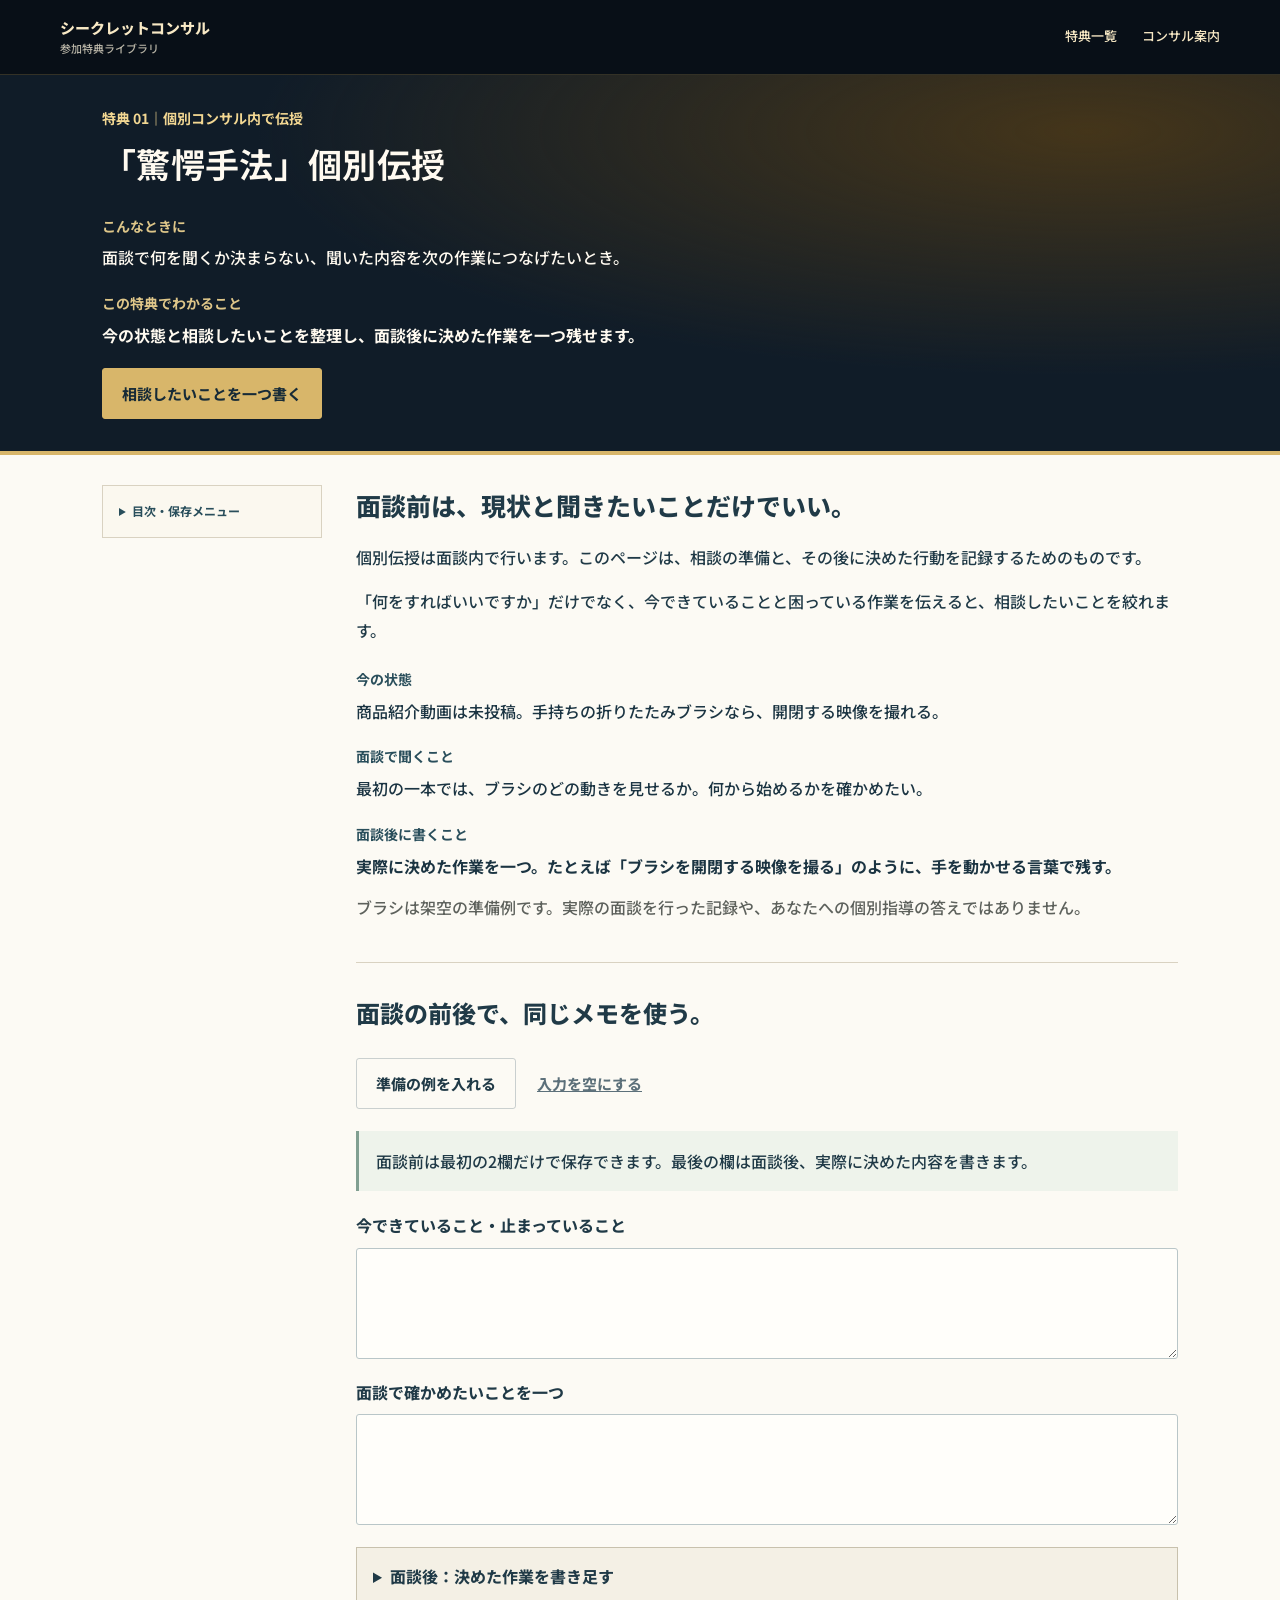
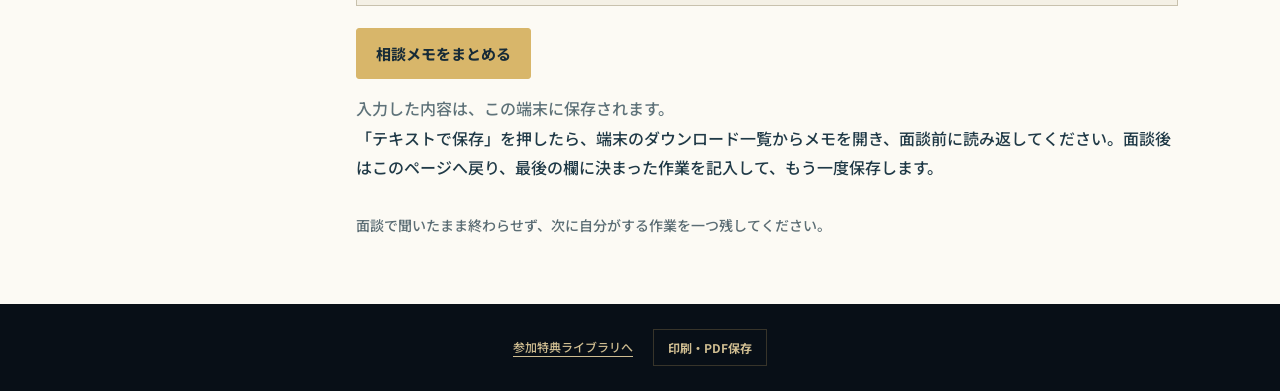
==== 01.html @ 10c00f43 "Polish standalone bonus copy and align saved guides and controls" ====
<!DOCTYPE html>

<html lang="ja"><head><meta charset="utf-8"><meta content="noindex" name="robots"><meta content="width=device-width,initial-scale=1" name="viewport"><link href="data:," rel="icon"><title>「驚愕手法」個別伝授｜参加特典</title><link href="bonus.css?v=237c0a702c" rel="stylesheet"></head><body class="bonus-page v35 v37 v38 v39 v40 v41 v42 v43 v44 v45 v46 v47" data-volume="01">
<header class="bonus-nav"><a class="bonus-brand" href="bonuses.html?v=essence-v51">シークレットコンサル<span>参加特典ライブラリ</span></a><nav aria-label="ページ"><a href="bonuses.html?v=essence-v51">特典一覧</a><a href="lp.html">コンサル案内</a></nav></header>
<header class="bonus-hero"><div class="bonus-hero-inner"><div><p class="volume-label">特典 01｜個別コンサル内で伝授</p><h1 class="official-bonus-title">「驚愕手法」個別伝授</h1>
<dl class="d42-intro"><div><dt>こんなときに</dt><dd>面談で何を聞くか決まらない、聞いた内容を次の作業につなげたいとき。</dd></div><div><dt>この特典でわかること</dt><dd>今の状態と相談したいことを整理し、面談後に決めた作業を一つ残せます。</dd></div></dl>
<div class="hero-buttons"><a class="primary" href="#practice">相談したいことを一つ書く</a></div></div></div></header>
<main class="bonus-layout"><aside class="bonus-aside"><details class="v38-tool-menu"><summary>目次・保存メニュー</summary><nav aria-label="この資料の目次"><strong>この特典を使う</strong><a href="#finished">記録例を見る</a><a href="#practice">自分のメモを作る</a></nav><a class="download-link" download href="downloads/01_使い方と記入例.txt">使い方と記入欄を保存</a><a class="download-link" href="workbook.html?v=essence-v51#sheet-01">印刷用の記入シート</a></details></aside>
<article><section class="v35-section" id="finished"><header><h2>面談前は、現状と聞きたいことだけでいい。</h2></header>
<p>個別伝授は面談内で行います。このページは、相談の準備と、その後に決めた行動を記録するためのものです。</p>
<p>「何をすればいいですか」だけでなく、今できていることと困っている作業を伝えると、相談したいことを絞れます。</p>
<dl class="d42-intro"><div><dt>今の状態</dt><dd>商品紹介動画は未投稿。手持ちの折りたたみブラシなら、開閉する映像を撮れる。</dd></div><div><dt>面談で聞くこと</dt><dd>最初の一本では、ブラシのどの動きを見せるか。何から始めるかを確かめたい。</dd></div><div><dt>面談後に書くこと</dt><dd>実際に決めた作業を一つ。たとえば「ブラシを開閉する映像を撮る」のように、手を動かせる言葉で残す。</dd></div></dl>
<p class="d39-note">ブラシは架空の準備例です。実際の面談を行った記録や、あなたへの個別指導の答えではありません。</p></section>
<section class="practice v35-practice d39-practice-open" id="practice"><h2>面談の前後で、同じメモを使う。</h2><form data-tool="consult" data-volume="01">
<div class="form-toolbar"><button class="secondary" data-example type="button">準備の例を入れる</button><button class="quiet" data-clear type="button">入力を空にする</button></div>
<div class="form-guide">面談前は最初の2欄だけで保存できます。最後の欄は面談後、実際に決めた内容を書きます。</div><label class="field"><span>今できていること・止まっていること</span><textarea name="current" rows="3"></textarea></label>
<label class="field"><span>面談で確かめたいことを一つ</span><textarea name="question" rows="3"></textarea></label>
<details class="v35-more"><summary>面談後：決めた作業を書き足す</summary><label class="field"><span>次に行う作業を一つ</span><textarea name="action" rows="3"></textarea><small>まだ面談前なら空欄でかまいません。</small></label></details>
<button class="primary" type="submit">相談メモをまとめる</button>
<p class="tool-status" data-tool-status role="status">入力した内容は、この端末に保存されます。</p>
<div class="output-panel" hidden><h3>作成した内容</h3><div aria-live="polite" class="form-result-review" data-result-review hidden></div>
<textarea aria-label="作成した内容" data-output rows="10"></textarea><div class="output-actions"><button class="secondary" data-copy type="button">コピー</button><button class="secondary" data-download type="button">テキストで保存</button></div></div>
</form><p>「テキストで保存」を押したら、端末のダウンロード一覧からメモを開き、面談前に読み返してください。面談後はこのページへ戻り、最後の欄に決まった作業を記入して、もう一度保存します。</p></section>
<p class="v35-finish">面談で聞いたまま終わらせず、次に自分がする作業を一つ残してください。</p></article></main>
<footer class="bonus-footer"><a href="bonuses.html?v=essence-v51">参加特典ライブラリへ</a><button data-print type="button">印刷・PDF保存</button></footer><script src="bonus-data.js?v=4553f3478e"></script><script src="bonus.js?v=3314ca134c"></script></body></html>
---- bonus.css ----
@font-face{font-family:"Bonus Sans";src:url("assets/fonts/BonusSans-v22.woff2") format("woff2");font-style:normal;font-weight:100 900;font-display:swap}
:root{--ink:#203a47;--navy:#101c28;--deep:#080f17;--gold:#d8b66a;--bright:#f2d792;--paper:#fcfaf4;--soft:#f0e9d9;--line:#d9d2c1;--muted:#5c707a;--blue:#dfe9ed;--green:#286b5b}
*{box-sizing:border-box}html{scroll-behavior:smooth;scroll-padding-top:92px}body{margin:0;background:var(--paper);color:var(--ink);font:500 16px/1.9 "Bonus Sans","Yu Gothic",Meiryo,sans-serif}button,input,textarea,select,svg text{font-family:inherit}a{color:inherit}a,button{-webkit-tap-highlight-color:transparent}button{cursor:pointer}button,input,textarea{font-size:inherit}button{font-weight:700}button:focus-visible,a:focus-visible,input:focus-visible,textarea:focus-visible{outline:3px solid #40819a;outline-offset:4px}img,svg{max-width:100%}h1,h2,h3,h4,p,figure{margin:0}h1,h2,h3,h4{line-height:1.6}h1{font-size:43px;letter-spacing:-.025em;line-height:1.6;font-weight:850}h2{font-size:27px;line-height:1.65;font-weight:800}h3{font-size:19px;font-weight:800}h4{font-size:17px}button:disabled{opacity:.5;cursor:default}[hidden]{display:none!important}.object{display:block;width:84px;height:84px;flex:none}.bonus-nav{position:sticky;top:0;z-index:15;display:flex;justify-content:space-between;align-items:center;gap:15px;background:var(--deep);color:#f8e9c5;padding:16px max(24px,calc((100vw - 1160px)/2));border-bottom:1px solid #b5965640}.bonus-brand{font-size:15px;font-weight:800;text-decoration:none;line-height:1.6}.bonus-brand span{display:block;color:#b9b5a7;font-size:11px;font-weight:500}.bonus-nav nav{display:flex;gap:25px;font-size:13px;white-space:nowrap}.bonus-nav nav a{text-decoration:none}.bonus-nav nav a:hover{color:#fff}.primary,.secondary,.quiet{display:inline-flex;justify-content:center;align-items:center;min-height:46px;padding:12px 19px;border:1px solid var(--gold);text-decoration:none;font-weight:750;font-size:14px;line-height:1.7;border-radius:3px}.primary{background:var(--gold);color:#172b37}.secondary{background:transparent;color:inherit;border-color:#8899a070}.quiet{background:transparent;border-color:transparent;color:var(--muted);text-decoration:underline;font-size:12px;padding-inline:10px}.primary:hover{background:#e5c780}.secondary:hover{background:#93a9ad18}.text-link{font-weight:750;color:#295e72;text-underline-offset:5px}.hero-buttons{display:flex;flex-wrap:wrap;gap:11px;margin-top:27px}.bonus-hero{background:radial-gradient(ellipse at 85% 15%,#44351a 0,transparent 54%),var(--navy);color:#f5f0e4;border-bottom:4px solid var(--gold)}.bonus-hero-inner{display:grid;grid-template-columns:minmax(0,1fr) 220px;gap:75px;max-width:1140px;padding:58px 32px 65px;margin:auto;align-items:center}.volume-label{color:var(--bright);font-size:14px;font-weight:700;margin-bottom:18px}.bonus-lead{color:#e1ddcf;line-height:2;font-size:16px;max-width:36em;margin-top:23px}.bonus-hero .secondary{border-color:#d7bf855c;color:#e7d8b4}.bonus-cover{position:relative;display:flex;flex-direction:column;justify-content:center;align-items:center;background:linear-gradient(145deg,#263a4a,#101a26 65%);color:#f0d18b;border:1px solid #bd9c55;padding:25px 22px 24px 30px;text-align:center;aspect-ratio:3/4;box-shadow:8px 10px 0 #03080d55,inset 7px 0 0 #5b4c2f,inset 10px 0 0 #0c1620;overflow:hidden}.bonus-cover:after{content:"";position:absolute;inset:12px 10px 12px 18px;border:1px solid #bfa65c50;pointer-events:none}.bonus-cover>span{font-size:12px;display:block;letter-spacing:.1em;margin-bottom:14px}.bonus-cover .object{width:100px;height:100px;margin:0 auto 15px;filter:drop-shadow(0 6px 6px #0002)}.bonus-cover>strong{font-size:21px;line-height:1.65;font-weight:800}.cover-rule{width:32px;height:1px;background:var(--gold);margin:17px 0 11px}.bonus-cover small{font-size:11px;color:#c9b579}.cover-04,.cover-10{background:linear-gradient(145deg,#423924,#171b22 70%)}.cover-05,.cover-09{background:linear-gradient(145deg,#20454c,#10242c 70%)}.cover-07{background:linear-gradient(145deg,#3f3644,#18222f 70%)}.gain-strip{max-width:1100px;margin:0 auto;display:flex;gap:15px;align-items:center;padding:22px 30px;border-bottom:1px solid var(--line)}.gain-strip .object{width:39px;height:39px}.gain-strip p{font-size:15px;font-weight:700}.bonus-layout{max-width:1140px;margin:0 auto;display:grid;grid-template-columns:220px minmax(0,1fr);gap:45px;padding:45px 32px 65px}.bonus-aside{align-self:start;position:sticky;top:107px;font-size:12px}.bonus-aside nav{border-top:2px solid var(--ink);padding-top:15px}.bonus-aside nav>strong{font-size:14px;display:block;margin-bottom:15px}.bonus-aside nav>a{display:flex;gap:9px;text-decoration:none;padding:9px 0;border-bottom:1px solid var(--line);line-height:1.8}.bonus-aside nav>a:hover{color:#a77a2e}.bonus-aside nav>a>span{color:#a28245;flex:none;font-size:11px}.download-link{display:block;text-underline-offset:5px;font-size:12px;margin-top:22px}.bonus-layout article{min-width:0}.lesson{padding-bottom:42px;margin-bottom:42px;border-bottom:1px solid var(--line)}.lesson-heading{display:flex;gap:17px;align-items:flex-start;margin-bottom:25px}.lesson-heading>span{display:block;color:#a68443;border-top:2px solid #b59451;font-size:25px;font-weight:400;padding-top:3px;line-height:1.5;flex:none}.lesson-heading h2{font-size:24px}.lesson-heading p{font-size:14px;line-height:1.95;margin-top:10px;color:var(--muted)}.lesson-figure{position:relative;border:1px solid #d7ccb2;background:#f1ead9;padding:28px;margin:0 0 23px;overflow:hidden}.lesson-explain{font-size:15px;line-height:2.05}.lesson-action{display:flex;flex-direction:column;gap:4px;border-left:3px solid #b49450;padding:10px 16px;margin-top:19px;background:#eee9dc}.lesson-action>span{color:#806832;font-size:11px;font-weight:700}.lesson-action strong{font-size:14px;line-height:1.9}.visual-flow{display:flex;align-items:center;justify-content:center;gap:8px}.actor{text-align:center;flex:1;min-width:0}.actor .object{margin:0 auto 14px}.actor strong{display:block;font-size:16px}.actor>span{display:block;font-size:12px;line-height:1.8;margin-top:7px}.flow-arrow{flex:0 0 34px;position:relative;align-self:center;margin-top:-26px}.flow-arrow small{position:absolute;bottom:12px;font-size:10px;left:50%;transform:translateX(-50%);white-space:nowrap}.flow-arrow i{height:2px;background:#b49450;display:block;position:relative;width:100%}.flow-arrow i:after{content:"";position:absolute;right:0;top:-4px;width:9px;height:9px;border-top:2px solid #b49450;border-right:2px solid #b49450;transform:rotate(45deg)}.translate,.compass,.showcase{display:grid;grid-template-columns:repeat(3,minmax(0,1fr));gap:19px;text-align:center}.translate .object,.compass .object,.showcase .object{margin:0 auto 14px}.translate span,.compass span,.showcase span{display:block;font-size:12px}.translate strong,.compass strong,.showcase strong{display:block;font-size:15px;line-height:1.9}.translate i{display:block;color:#9c7c41;font-style:normal;margin:8px}.compass{grid-template-columns:repeat(2,minmax(0,1fr));gap:25px}.compass span{color:#87703e;font-weight:700}.showcase strong{margin-bottom:6px}.branch{display:grid;gap:12px}.branch a{display:grid;grid-template-columns:minmax(0,1fr) 1fr;gap:6px 20px;align-items:center;text-decoration:none;background:#fcfaf3;padding:13px 17px;border:1px solid #d3c5a4}.branch a>div{display:flex;align-items:center;gap:12px;grid-row:1/3}.branch .object{width:45px;height:45px}.branch span{font-size:13px}.branch strong{font-size:15px}.branch small{color:#876c37;font-size:11px}.handoff{display:grid;grid-template-columns:1fr 30px 1fr;gap:15px;align-items:center;text-align:center}.handoff .object{margin:0 auto 12px}.handoff h4{margin-bottom:12px}.handoff p{font-size:13px;border-bottom:1px solid #d1c5a8;padding:8px 0}.handoff-arrow{font-size:25px;color:#a5813b}.diagram-end{border-top:1px solid #c8ba98;text-align:center;margin-top:20px;padding-top:15px;font-size:13px;font-weight:700}.money-top{display:flex;align-items:center;justify-content:center;gap:15px}.money-top>.actor{max-width:180px}.money-top>.flow-arrow{flex-basis:80px}.commission-path{position:relative;width:75%;margin:20px 0 0 auto;padding-left:10%;text-align:center;border-left:1px dashed #b18a42}.commission-path>span{display:block;font-size:12px}.commission-path .object{width:45px;height:45px;margin:auto}.commission-path i{font-style:normal;color:#ac8538;display:block;line-height:1.5}.commission-path b{font-size:15px}.money-bottom{margin-top:8px}.money-bottom .object{width:70px;height:70px}.money-bottom .actor>span{font-size:12px}.ledger{max-width:450px;margin:auto}.ledger-start{text-align:center;display:flex;align-items:center;justify-content:center;gap:12px;padding-bottom:20px}.ledger-start .object{width:50px;height:50px}.ledger-start>span{font-size:12px}.ledger-start b{font-size:29px}.ledger b span{font-size:14px}.ledger-row,.ledger-total{display:flex;justify-content:space-between;align-items:center;gap:16px;padding:13px 0;border-top:1px solid #d1c4a7}.ledger-row>span,.ledger-total>span{font-size:12px}.ledger-row>b{font-size:22px;white-space:nowrap}.ledger-total>b{font-size:32px;white-space:nowrap}.ledger-total{border-top:2px solid #a78847;margin-top:10px}.confirmed{color:#205d50}.brush-sequence{display:grid;grid-template-columns:repeat(3,minmax(0,1fr));gap:20px;text-align:center}.brush-state .object{width:110px;height:110px;margin:0 auto 12px}.brush-state>span{display:block;font-size:10px;color:#968046}.brush-state b{display:block;font-size:15px;margin:6px 0}.brush-state small{display:block;font-size:12px}.stairway{display:flex;flex-direction:column;gap:9px}.stair{display:grid;grid-template-columns:27px 1fr auto;align-items:center;gap:12px;padding:11px 14px;border:1px solid #c2ae7c;background:#fffaf0;margin-left:calc(var(--step)*12px)}.stair>b{color:#a3813d;font-size:20px}.stair>span{font-size:15px;font-weight:700}.stair>small{font-size:10px;color:#806a3d}.calendar-title{display:flex;align-items:center;gap:15px;padding-bottom:19px;border-bottom:2px solid #ad8c48}.calendar-title .object{width:50px;height:50px}.calendar-title>b{font-size:17px}.calendar-title>span{font-size:12px;margin-left:auto}.calendar-title strong{font-size:22px}.calendar-row{display:grid;grid-template-columns:25px 44px 42px 1fr;gap:12px;align-items:center;padding:17px 0;border-bottom:1px solid #cfc1a4}.calendar-row>b{font-size:18px}.calendar-row>span{font-size:23px;font-weight:700}.calendar-row small{font-size:10px;margin-left:3px}.calendar-row>strong{font-size:14px}.calendar-row p{font-size:12px}.figure-note{font-size:11px;color:#6f725f;margin-top:15px;line-height:1.9}.pipeline{display:grid;grid-template-columns:1fr 110px 1fr;gap:15px;align-items:center;text-align:center}.pipeline-stage>.object{margin:13px auto}.pipeline-stage>span{font-size:11px}.pipeline-stage p{font-size:12px;margin-top:8px}.lock-gate .object{width:48px;height:48px;margin:0 auto 10px}.lock-gate b{font-size:12px;display:block}.market-zoom{padding:0}.zoom-wide{border:1px solid #b09864;padding:18px;background:#faf3e3}.zoom-wide>span,.zoom-middle>span{display:block;font-size:11px}.zoom-wide>b,.zoom-middle>b{display:block;font-size:21px}.zoom-middle{border:1px solid #b59b5d;background:#e8dfc4;padding:16px;margin:15px 0 0 28px}.zoom-close{display:flex;gap:18px;align-items:center;background:#1d3d4b;color:#f9f0d6;padding:18px;margin-top:15px}.zoom-close .object{width:80px;height:80px}.zoom-close span{font-size:10px;display:block;color:#e5c989}.zoom-close strong{font-size:20px}.zoom-close p{font-size:11px;margin-top:8px}.ratio-pair{display:grid;grid-template-columns:1fr 1fr;gap:20px;text-align:center}.ratio-sheet{padding:18px;background:#fffaf0;border:1px solid #d1c19c}.ratio-sheet>span{font-size:12px}.ratio-sheet>b{display:block;font-size:27px;margin:5px 0}.ratio-sheet b small{display:block;font-size:10px;font-weight:500}.ratio-sheet>p{font-size:13px}.ratio-sheet>strong{font-size:30px;color:#7e602a;display:block;margin-top:14px}.ratio-sheet strong small{font-size:15px}.dots{display:grid;grid-template-columns:repeat(10,1fr);gap:4px;max-width:150px;margin:17px auto 0}.dots i{display:block;aspect-ratio:1;background:#dce0da;border-radius:50%}.dots .filled{background:#225f6d}.ratio-answer{display:grid;grid-template-columns:1fr 1fr;gap:5px 20px;font-size:12px;text-align:center;margin-top:18px}.ratio-answer b{grid-column:1}.ratio-answer span{grid-column:2}.compare-visual{display:grid;grid-template-columns:1fr 1fr;gap:20px;text-align:center}.compare-visual>div{padding:18px 15px;border:1px solid #d1c2a0;background:#fdf9ed}.compare-visual>div+div{background:#e2ebe6;border-color:#9db7aa}.compare-visual>div>span{display:block;font-size:12px;font-weight:700;color:#5a665c}.compare-visual .object{margin:15px auto}.compare-visual p{font-size:14px;line-height:1.95;text-align:left}.paper-example{background:#fcfaf3;padding:22px 25px;box-shadow:3px 4px 0 #c4b88f55}.paper-head{display:flex;gap:13px;align-items:center;border-bottom:2px solid #b9a16b;padding-bottom:16px}.paper-head .object{width:40px;height:40px}.paper-head b{font-size:17px}.paper-example dl{margin:0;padding:13px 0;border-bottom:1px solid #d6ceb9}.paper-example dl:last-child{border-bottom:0;padding-bottom:0}.paper-example dt{font-size:11px;color:#887347;font-weight:700}.paper-example dd{margin:5px 0 0;font-size:14px;line-height:1.9}.storyboard{display:grid;grid-template-columns:repeat(4,minmax(0,1fr));gap:12px}.story-frame{background:#fffaf0;text-align:center;padding:14px 9px;border-bottom:3px solid #b89a58}.story-frame>span{font-size:11px;line-height:1.8;display:block;min-height:38px}.story-frame .object{width:74px;height:74px;margin:12px auto}.story-frame>p{font-size:12px;line-height:1.9}.persona-zoom{text-align:center}.persona-zoom>div{padding:15px;background:#fff9eb}.persona-zoom>div>span{display:block;font-size:11px;color:#8a7240}.persona-zoom>div>strong{display:block;font-size:21px}.persona-zoom>div>p{font-size:13px}.persona-zoom .object{display:inline-block;vertical-align:middle;width:65px;height:65px;margin:10px 7px 0}.persona-zoom i{display:block;font-size:23px;font-style:normal;line-height:1.8;color:#a2813c}.zoom-answer{font-size:14px;font-weight:700}.sorting{display:grid;grid-template-columns:1fr 1fr;gap:18px}.sorting>div{background:#e0e9df;padding:19px}.sorting>div+div{background:#e4e3dd;color:#6a706c}.sorting h4{font-size:15px;margin-bottom:14px}.sorting p{font-size:13px;padding:9px 0;border-top:1px solid #bac8b555}.check-paper>div{display:flex;gap:15px;align-items:center;padding:13px 0;border-bottom:1px solid #cbbc98}.check-paper>div:last-child{border-bottom:0}.check-paper span{color:#2d7762;font-size:22px}.check-paper p{font-size:14px}.package-materials{display:flex;gap:20px;text-align:center;justify-content:center}.package-materials>div{flex:1;min-width:0}.package-materials .object{margin:0 auto 13px}.package-materials strong{display:block;font-size:15px}.package-materials span{font-size:11px;display:block;margin-top:7px}.prompt-map{display:grid;grid-template-columns:1fr 1fr;gap:10px}.prompt-map>a{display:flex;gap:12px;align-items:center;padding:14px;background:#fffaf0;text-decoration:none;border:1px solid #d3c49e}.prompt-map>a>b{font-size:26px;color:#b18d40;font-weight:400}.prompt-map strong{font-size:14px;display:block}.prompt-map span{font-size:10px;display:block}.subtitle-screen{max-width:230px;min-height:175px;background:#193d4d;margin:auto;padding:20px;text-align:center;box-shadow:8px 8px 0 #c6bb9d}.subtitle-screen .object{margin:0 auto 12px;width:90px;height:90px}.subtitle-screen strong{color:#fff4d7;font-size:14px}.subtitle-tracks{max-width:420px;margin:30px auto 0}.subtitle-tracks>div{display:flex;gap:15px;padding:12px;border-bottom:1px solid #baa77a;font-size:12px;align-items:center}.subtitle-tracks>div>span{display:block;background:#e5dbc0;padding:8px;flex:1}.subtitle-tracks>p{font-size:12px;text-align:center;margin-top:15px}.wave{letter-spacing:.05em;color:#3d6670}.search-ladder{display:grid;gap:12px}.search-ladder>div{display:grid;grid-template-columns:43px 90px 1fr;align-items:center;gap:10px;background:#fffaf0;padding:15px}.search-ladder .object{width:40px;height:40px}.search-ladder span{font-size:11px}.search-ladder strong{font-size:13px}.funnel{display:flex;flex-direction:column;gap:10px;align-items:center}.funnel>div{display:grid;grid-template-columns:23px 1fr;gap:0 13px;width:calc(100% - var(--n)*28px);padding:13px 20px;background:#fcf8e9;border:1px solid #bfa46c}.funnel>div>span{grid-row:1/3;color:#a07b35;font-size:22px}.funnel>div>strong{font-size:15px}.funnel>div>p{font-size:11px}.comparison-rules{display:grid;grid-template-columns:1fr 1fr;gap:23px;text-align:center}.comparison-rules .object{margin:0 auto 10px;width:55px;height:55px}.comparison-rules strong{display:block;font-size:15px}.comparison-rules span{display:block;font-size:11px;margin-top:5px}.balance{display:flex;gap:12px;align-items:center;text-align:center;flex-wrap:wrap;justify-content:center}.balance>div{flex:1;min-width:110px}.balance span{display:block;font-size:11px}.balance strong{display:block;font-size:24px;white-space:nowrap}.balance strong small{font-size:11px}.balance>b{color:#b29251;font-size:20px}
.worked-example{background:var(--navy);color:#f3eddf;padding:30px;margin-bottom:42px;border-top:3px solid var(--gold)}.worked-example header{margin-bottom:24px}.worked-example header>span,.practice header>span{font-size:11px;color:#cfb879;font-weight:700}.worked-example h2,.practice h2{font-size:24px;margin-top:8px}.example-note{font-size:12px;line-height:1.9;color:#d6cdb5;margin-top:20px}.case-observations>div{border-top:1px solid #be9b5044;padding:18px 0}.case-observations h3{color:var(--bright);font-size:17px}.case-observations p{font-size:13px;margin:8px 0}.case-observations strong{font-size:14px;color:#f4d99c}.worked-lines>div{display:grid;grid-template-columns:90px 1fr;gap:18px;border-top:1px solid #bfa15b44;padding:18px 0}.worked-lines b{color:#ecd392;font-size:13px}.worked-lines p{font-size:14px;line-height:1.9}.worked-lines.deliverables>div{grid-template-columns:60px 1fr}.worked-lines.hypothesis>div{grid-template-columns:120px 1fr}.post-screens{display:grid;grid-template-columns:repeat(3,minmax(0,1fr));gap:15px}.post-screens>div{border:1px solid #7b8e95;padding:8px;background:#e6eceb;color:#203b49}.post-picture{aspect-ratio:1;background:#d1dfe1;display:grid;place-items:center}.post-picture .object{width:80px;height:80px}.post-screens>div>span{display:block;font-size:10px;color:#637880;margin:10px 4px 6px}.post-screens>div>strong{font-size:12px;line-height:1.9;display:block;margin:0 4px 6px}.request-paper{white-space:normal;background:#f4efde;color:#243f4b;padding:25px;font-size:14px;line-height:2.2;border-left:4px solid var(--gold)}.prompt-compare{display:grid;gap:16px}.prompt-compare>div{padding:18px;background:#192b38;border:1px solid #63818c44}.prompt-compare>div+div{border-color:#b69b59;background:#333226}.prompt-compare h3{font-size:14px;color:#e6d098;margin-bottom:10px}.prompt-compare p{font-size:14px;line-height:2}.reward-calculator{background:#fcfaf0;color:var(--ink);padding:22px}.calc-inputs{display:grid;grid-template-columns:1fr 1fr;gap:15px}.calc-results{margin-top:20px;border-top:2px solid #b19860}.calc-results>div{display:flex;justify-content:space-between;gap:15px;padding:13px 0;border-bottom:1px solid #d3c7aa}.calc-results span{font-size:12px}.calc-results strong{font-size:23px;white-space:nowrap}.calc-results>div:last-child{color:#296553}.practice{border:1px solid #b9c6c9;background:#edf2f1;margin-bottom:42px;padding:30px}.practice header>span{color:#657e79}.practice header>p{font-size:13px;margin-top:15px;color:var(--muted)}.practice form{margin-top:25px}.form-toolbar{display:flex;gap:10px;align-items:center;flex-wrap:wrap;margin-bottom:22px}.field{display:block;min-width:0;margin:0 0 19px}.field>span{display:block;font-size:13px;font-weight:750;line-height:1.8;margin-bottom:8px}.field input,.field textarea{display:block;width:100%;max-width:100%;background:#fffefa;color:var(--ink);border:1px solid #b9c6c8;border-radius:3px;padding:11px 12px;line-height:1.8;font-size:15px;font-weight:450}.field textarea{resize:vertical;min-height:95px}.field small{display:block;font-size:11px;color:#657a80;margin-top:7px;line-height:1.85}.form-subtitle{font-size:17px;border-top:1px solid #bdc9c9;margin:25px 0;padding-top:22px}.tool-status{font-size:12px;color:#5e7279;line-height:1.9;margin-top:15px;min-height:1.9em}.tool-status.error{color:#9b3e39;font-weight:700}.output-panel{border-top:2px solid #a5b6b7;margin-top:25px;padding-top:24px}.output-panel h3{font-size:17px;margin-bottom:13px}.output-panel textarea{display:block;width:100%;padding:17px;background:#fffefa;border:1px solid #bac9c9;font-size:14px;line-height:1.9;color:#213e4c;resize:vertical;min-height:260px}.output-actions{display:flex;gap:10px;flex-wrap:wrap;margin-top:15px}.route-progress{display:flex;align-items:center;gap:20px;padding-bottom:20px;border-bottom:1px solid #bfcac7;margin-bottom:20px}.route-progress>div{flex:none}.route-progress span{font-size:30px;font-weight:750}.route-progress p{font-size:11px}.route-progress progress{width:100%;accent-color:#3f7969;height:12px}.route-checks{display:grid;gap:9px;margin-bottom:20px}.route-checks>label{display:flex;gap:13px;padding:14px;background:#fffefa;border:1px solid #c7d1cb;cursor:pointer}.route-checks input{width:19px;height:19px;flex:none;accent-color:#276c59;margin-top:5px}.route-checks span{font-size:12px;display:block;line-height:1.9}.route-checks b{display:block;font-size:15px}.week-editor>div{display:grid;grid-template-columns:23px 80px minmax(0,1fr);gap:13px;align-items:center;padding:13px 0;border-top:1px solid #c2cecd}.week-editor .field{margin:0}.week-editor .field>span{font-size:10px}.week-editor input{padding:8px 10px}.week-editor>div>strong{font-size:18px;padding-top:21px}.week-total{font-size:15px;text-align:right;margin:17px 0 24px}.week-total strong{font-size:22px}.prompt-picker{display:grid;grid-template-columns:repeat(3,minmax(0,1fr));gap:8px;margin:22px 0}.prompt-picker button{display:flex;gap:7px;align-items:center;justify-content:center;font-size:12px;padding:12px 8px;background:#f9fcf8;border:1px solid #bbc9c6;color:#365563;border-radius:2px}.prompt-picker button[aria-pressed=true]{background:#1a3c4d;color:#f7dfad;border-color:#183646}.prompt-picker b{font-size:13px;font-weight:500}.candidate,.metrics-editor>fieldset{border:1px solid #b9c8c6;margin:0 0 23px;padding:20px 18px 0;min-width:0}.candidate legend,.metrics-editor legend{font-size:17px;font-weight:750;padding:0 8px}.metrics-editor{display:grid;grid-template-columns:1fr 1fr;gap:15px}.metrics-editor .field input{font-variant-numeric:tabular-nums}.metrics-live:not(:empty){padding:17px;background:#dce8e1;margin-bottom:25px}.metrics-live p{font-size:13px}.metrics-live strong{font-size:18px}.knowledge-check{margin-top:25px}.knowledge-check fieldset{margin:0 0 22px;padding:18px;border:1px solid #b2c5c1;min-width:0}.knowledge-check legend{font-size:15px;font-weight:750;padding:0 7px}.knowledge-check button{display:block;width:100%;text-align:left;background:#fffefa;color:var(--ink);border:1px solid #b4c7c5;padding:13px 15px;line-height:1.9;font-size:14px;margin-bottom:10px}.knowledge-check button.is-correct{background:#d6e9dd;border-color:#569575}.knowledge-check button.is-incorrect{background:#f2e2d8;border-color:#b88c70}.quiz-feedback{font-size:13px;line-height:1.95}.quiz-feedback:not(:empty){margin-top:15px}.lesson-finish{padding:18px 0 5px}.lesson-finish h2{font-size:25px}.lesson-finish>p{margin-top:17px;font-size:15px}.next-guide{display:flex;justify-content:space-between;gap:15px;border-top:1px solid var(--line);padding-top:19px;margin-top:25px;font-size:14px}.bonus-footer{background:var(--deep);color:#cfbd91;display:flex;gap:20px;justify-content:center;align-items:center;padding:25px;font-size:12px}.bonus-footer a{text-underline-offset:4px}.bonus-footer button{background:none;color:inherit;font-size:12px;border:1px solid #a18a564d;padding:9px 14px}
.library-opening{display:grid;grid-template-columns:1fr 400px;gap:50px;align-items:center;max-width:1200px;margin:auto;padding:70px 40px 80px;color:#f6f0dc}.library-opening>div>p:first-child{font-size:13px;color:#d2b674;margin-bottom:21px}.library-opening h1{font-size:46px}.library-lead{font-size:15px;color:#d7d6cc;line-height:2.1;margin-top:22px}.bonus-page:has(.library-opening){background:var(--navy);color:#f3eedd}.library-books{display:flex;align-items:center;gap:0;padding:15px}.library-books .bonus-cover{flex:none;width:155px;margin-left:-26px;box-shadow:9px 8px 22px #0006;transform:rotate(5deg)}.library-books .bonus-cover:first-child{transform:rotate(-8deg);margin:10px -6px 0 0;z-index:1}.library-books .bonus-cover:nth-child(2){z-index:3;width:174px;margin-top:40px;transform:rotate(0)}.library-books .bonus-cover .object{width:67px;height:67px}.library-books .bonus-cover strong{font-size:16px}.library-books .bonus-cover span{font-size:10px;margin-bottom:12px}.library-books .bonus-cover small{font-size:9px}.library-books .cover-rule{margin:12px 0 9px}.learning-route{max-width:1120px;margin:0 auto 65px;padding:0 30px}.learning-route h2{font-size:24px;margin-bottom:25px}.learning-route>div{display:grid;grid-template-columns:repeat(4,minmax(0,1fr));border-top:1px solid #a68e5466;border-bottom:1px solid #a68e5466}.learning-route a{padding:23px 15px;text-decoration:none;border-right:1px solid #a68e5440}.learning-route a:last-child{border:0}.learning-route b{font-size:16px;color:#f1d795;display:block}.learning-route span{display:block;font-size:11px;color:#b7c0be;margin-top:9px}.live-bonus{display:flex;align-items:center;gap:30px;max-width:1060px;margin:0 auto 55px;padding:28px 30px;border:1px solid #bc9b5855;background:#1f2c34}.live-bonus>span{font-size:45px;line-height:1;color:#d2b46b;font-weight:300}.live-bonus>div{flex:1}.live-bonus p{font-size:12px;color:#ced0c4;line-height:2}.live-bonus h2{font-size:24px;color:#f5d792;margin:7px 0 12px}.live-bonus .object{width:70px;height:70px}.bonus-collection{max-width:1120px;margin:auto;padding:0 30px}.bonus-collection>section{margin-bottom:58px}.bonus-collection>section>h2{font-size:24px;border-bottom:1px solid #b79b5450;padding-bottom:17px;margin-bottom:28px}.guide-grid{display:grid;grid-template-columns:1fr 1fr;gap:24px}.guide-card{display:flex;gap:22px;text-decoration:none;padding:23px;background:#172631;border:1px solid #7b8f913d;align-items:center;transition:border-color .15s}.guide-card:hover{border-color:#d6b267}.guide-card>.bonus-cover{flex:none;width:125px;padding:15px 12px 15px 20px;box-shadow:4px 5px 0 #0004}.guide-card .bonus-cover .object{width:54px;height:54px;margin-bottom:10px}.guide-card .bonus-cover>span{font-size:9px;margin-bottom:9px}.guide-card .bonus-cover strong{font-size:14px}.guide-card .bonus-cover small{font-size:8px}.guide-card .cover-rule{margin:10px 0 7px}.guide-card-copy{flex:1;min-width:0}.guide-card h3{font-size:16px;color:#f4d99c}.guide-card p{font-size:12px;color:#c5cecd;line-height:1.95;margin-top:12px}.guide-card-copy>strong{display:block;font-size:12px;color:#e3c786;margin-top:16px}.guide-features{display:flex;gap:7px;flex-wrap:wrap;margin-top:15px}.guide-features span{font-size:9px;padding:2px 6px;border:1px solid #8e9e9566;color:#cdd5c7}.library-case{text-align:center;padding:25px 25px 65px;margin:0 auto;max-width:800px}.library-case .object{display:inline-block;width:80px;height:80px;margin:0 12px}.library-case h2{font-size:25px;margin:20px 0 18px}.library-case p{font-size:14px;color:#c5cdca;margin-bottom:20px}.library-case .text-link{color:#edd18b}
@media(max-width:1050px){.library-opening{grid-template-columns:1fr 300px;gap:25px;padding-inline:30px}.library-opening h1{font-size:38px}.library-books{transform:scale(.85);transform-origin:center right}.guide-card{gap:16px;padding:20px}.guide-card>.bonus-cover{width:100px}.guide-card .bonus-cover strong{font-size:12px}.guide-card .bonus-cover .object{width:47px;height:47px}.bonus-layout{grid-template-columns:185px minmax(0,1fr);gap:30px;padding-inline:25px}.bonus-hero-inner{gap:40px}.lesson-figure{padding:22px}.calendar-row{gap:9px}.live-bonus{margin-inline:30px}}
@media(max-width:800px){.bonus-layout{display:block;max-width:760px}.bonus-aside{position:static;margin-bottom:35px}.bonus-aside nav{display:none}.bonus-aside .download-link{margin-top:0;text-align:right}.bonus-hero-inner{grid-template-columns:1fr 165px;gap:28px;padding:40px 25px 45px}h1{font-size:33px}.bonus-lead{font-size:14px}.bonus-hero .bonus-cover{padding:20px 16px 22px 25px}.bonus-hero .bonus-cover strong{font-size:17px}.bonus-hero .bonus-cover .object{width:72px;height:72px}.library-opening{grid-template-columns:1fr;padding:45px 30px 40px}.library-opening>div:first-child{max-width:600px;margin:auto;text-align:center}.library-opening .hero-buttons{justify-content:center}.library-books{transform:none;justify-content:center;max-width:430px;margin:auto;padding-top:8px}.learning-route>div{grid-template-columns:1fr 1fr}.learning-route a:nth-child(2){border-right:0}.learning-route a:nth-child(-n+2){border-bottom:1px solid #a68e5440}.guide-grid{grid-template-columns:1fr}.guide-card{gap:25px;padding:25px}.guide-card>.bonus-cover{width:128px}.guide-card .bonus-cover strong{font-size:15px}.guide-card .bonus-cover .object{width:60px;height:60px}.guide-card h3{font-size:20px}.guide-card p{font-size:14px}.guide-features span{font-size:10px}.guide-card-copy>strong{font-size:14px}}
@media(max-width:560px){html{scroll-padding-top:84px}.bonus-nav{padding:13px 17px;gap:10px}.bonus-brand{font-size:12px}.bonus-brand span{font-size:10px}.bonus-nav nav{font-size:11px;gap:16px}.bonus-hero-inner{display:block;padding:33px 22px 37px}.bonus-hero-inner>div:first-child{max-width:32em}.bonus-hero h1{font-size:30px;line-height:1.7}.bonus-hero .bonus-cover{display:none}.volume-label{font-size:12px;margin-bottom:15px}.bonus-lead{font-size:14px;line-height:2}.hero-buttons{gap:9px;margin-top:23px}.primary,.secondary{font-size:13px;padding:11px 14px}.gain-strip{padding:20px 22px;align-items:flex-start;gap:12px}.gain-strip p{font-size:13px}.gain-strip .object{width:32px;height:32px}.bonus-layout{padding:25px 19px 45px}.bonus-aside{margin-bottom:28px}.bonus-aside .download-link{font-size:11px}.lesson{padding-bottom:30px;margin-bottom:32px}.lesson-heading{gap:13px;margin-bottom:20px}.lesson-heading>span{font-size:21px}.lesson-heading h2{font-size:21px}.lesson-heading p{font-size:13px;margin-top:10px}.lesson-figure{padding:19px 14px;margin-bottom:19px}.lesson-explain{font-size:14px;line-height:2.05}.lesson-action{padding:10px 12px;margin-top:17px}.lesson-action strong{font-size:13px}.lesson-action span{font-size:10px}.object{width:62px;height:62px}.actor .object{margin-bottom:11px}.actor strong{font-size:13px}.actor>span{font-size:10px;margin-top:7px}.visual-flow{gap:5px}.flow-arrow{flex-basis:21px;margin-top:-27px}.flow-arrow small{font-size:9px}.translate{grid-template-columns:1fr;gap:15px}.translate>div{display:grid;grid-template-columns:54px 1fr;gap:4px 13px;text-align:left;border-bottom:1px solid #cfc19f;padding-bottom:15px}.translate>div:last-child{border:0;padding:0}.translate .object{grid-row:1/4;width:54px;height:54px;margin:auto}.translate i{display:none}.translate strong{font-size:14px}.translate span{font-size:11px}.compass{gap:20px 16px}.compass .object{width:55px;height:55px;margin-bottom:9px}.compass strong{font-size:13px}.showcase{gap:11px}.showcase .object{width:56px;height:56px}.showcase strong{font-size:12px}.showcase span{font-size:10px}.branch a{padding:12px;gap:4px 13px}.branch a>div{gap:8px}.branch .object{width:34px;height:34px}.branch span{font-size:11px}.branch strong{font-size:13px}.branch small{font-size:10px}.handoff{gap:10px;grid-template-columns:1fr 20px 1fr}.handoff h4{font-size:15px}.handoff p{font-size:11px}.handoff-arrow{font-size:20px}.diagram-end{font-size:12px;line-height:1.9}.money-top{gap:12px}.money-top>.flow-arrow{flex-basis:58px}.money-top .actor .object{width:65px;height:65px}.commission-path{padding-left:5%;width:80%}.commission-path>span{font-size:10px}.ledger-start{gap:9px;flex-wrap:wrap;padding-bottom:15px}.ledger-start .object{width:40px;height:40px}.ledger-start b{font-size:25px}.ledger-row>b{font-size:21px}.ledger-total>b{font-size:28px}.ledger-total>span{font-size:11px;max-width:8em}.brush-sequence{gap:10px}.brush-state .object{width:80px;height:80px}.brush-state b{font-size:12px}.brush-state small{font-size:10px}.stair{padding:10px;grid-template-columns:20px 1fr auto;gap:8px;margin-left:calc(var(--step)*6px)}.stair>span{font-size:13px}.stair>small{font-size:9px}.stair>b{font-size:17px}.calendar-title{gap:9px;flex-wrap:wrap}.calendar-title .object{width:35px;height:35px}.calendar-title>b{font-size:14px}.calendar-title>span{font-size:10px}.calendar-title strong{font-size:18px}.calendar-row{grid-template-columns:20px 40px 1fr;gap:7px 12px;padding:13px 0}.calendar-row p{grid-column:3;font-size:11px}.calendar-row>strong{font-size:13px}.calendar-row>span{grid-row:1/3;grid-column:2;font-size:22px}.calendar-row>b{grid-row:1/3;grid-column:1}.pipeline{grid-template-columns:1fr;gap:17px}.pipeline-stage{display:grid;grid-template-columns:65px 1fr;gap:0 15px;text-align:left;align-items:center}.pipeline-stage .object{grid-column:1;grid-row:1/4;width:60px;height:60px;margin:0}.pipeline-stage>span,.pipeline-stage>h4,.pipeline-stage>p{grid-column:2}.pipeline-stage h4{font-size:16px}.pipeline-stage>p{font-size:11px;margin-top:5px}.lock-gate{display:flex;gap:10px;align-items:center;justify-content:center;padding:8px;border-block:1px solid #c9b990}.lock-gate .object{width:26px;height:26px;margin:0}.lock-gate b{font-size:12px}.zoom-wide{padding:13px}.zoom-middle{padding:12px;margin-left:15px}.zoom-close{padding:13px;gap:10px;flex-wrap:wrap}.zoom-close .object{width:56px;height:56px}.zoom-close strong{font-size:18px}.zoom-close p{font-size:11px}.ratio-pair{gap:11px}.ratio-sheet{padding:14px 10px}.ratio-sheet>b{font-size:24px}.ratio-sheet>strong{font-size:27px}.dots{gap:3px;max-width:110px}.ratio-sheet>p{font-size:12px}.ratio-answer{gap:7px 10px;font-size:11px}.compare-visual{gap:13px;grid-template-columns:1fr}.compare-visual>div{display:grid;grid-template-columns:55px 1fr;gap:0 14px;text-align:left;padding:15px}.compare-visual .object{grid-row:1/3;width:55px;height:55px;margin:auto}.compare-visual>div>span,.compare-visual>div>p{grid-column:2}.compare-visual p{font-size:13px;margin-top:9px}.paper-example{padding:18px 16px}.paper-head{gap:10px}.paper-head b{font-size:15px}.paper-head .object{width:34px;height:34px}.paper-example dd{font-size:13px}.storyboard{grid-template-columns:1fr 1fr;gap:12px}.story-frame>span{min-height:0;font-size:11px}.story-frame .object{width:68px;height:68px;margin:10px auto}.story-frame>p{font-size:11px}.persona-zoom>div>strong{font-size:18px}.persona-zoom>div>p{font-size:12px}.zoom-answer{font-size:13px}.sorting{grid-template-columns:1fr;gap:14px}.sorting>div{padding:17px}.sorting p{font-size:12px}.check-paper>div{gap:10px}.check-paper p{font-size:12px}.package-materials{gap:12px}.package-materials .object{width:55px;height:55px}.package-materials strong{font-size:13px}.package-materials span{font-size:10px}.prompt-map{gap:9px}.prompt-map>a{padding:11px 9px;gap:8px}.prompt-map>a>b{font-size:21px}.prompt-map strong{font-size:12px}.prompt-map span{font-size:10px}.search-ladder>div{grid-template-columns:32px 1fr;padding:12px;gap:3px 10px}.search-ladder .object{grid-row:1/3;width:31px;height:31px}.search-ladder strong{grid-column:2;font-size:12px}.search-ladder span{font-size:10px}.funnel>div{padding:12px 14px;width:calc(100% - var(--n)*13px)}.funnel>div>strong{font-size:13px}.funnel>div>p{font-size:10px}.comparison-rules{gap:18px}.comparison-rules strong{font-size:13px}.comparison-rules span{font-size:11px}.balance{display:grid;grid-template-columns:1fr 20px 1fr;gap:15px 7px}.balance>div{min-width:0}.balance>div:last-child{grid-column:1/-1;padding-top:14px;border-top:1px solid #b9a36f}.balance>b:nth-of-type(2){display:none}.balance strong{font-size:24px}.worked-example{padding:25px 18px;margin-bottom:32px}.worked-example h2,.practice h2{font-size:22px}.worked-example header{margin-bottom:20px}.case-observations h3{font-size:16px}.case-observations p{font-size:12px}.case-observations strong{font-size:13px}.worked-lines>div,.worked-lines.hypothesis>div{display:block;padding:15px 0}.worked-lines b{font-size:12px;display:block;margin-bottom:8px}.worked-lines p{font-size:13px}.worked-lines.deliverables>div{display:grid;grid-template-columns:48px 1fr;gap:12px}.worked-lines.deliverables b{margin:0}.example-note{font-size:11px}.post-screens{grid-template-columns:1fr;gap:13px}.post-screens>div{display:grid;grid-template-columns:80px 1fr;gap:0 14px;align-items:center;padding:10px}.post-picture{grid-row:1/3}.post-picture .object{width:65px;height:65px}.post-screens>div>span{margin:0;font-size:10px}.post-screens>div>strong{margin:0;font-size:13px}.request-paper{padding:19px 17px;font-size:13px;line-height:2.1}.prompt-compare>div{padding:15px}.prompt-compare p{font-size:13px}.reward-calculator{padding:17px 14px}.calc-inputs{gap:12px}.calc-inputs .field>span{font-size:11px}.calc-inputs .field{margin-bottom:4px}.calc-inputs input{font-size:15px;padding:10px}.calc-results strong{font-size:21px}.calc-results span{font-size:11px}.practice{padding:25px 17px;margin-bottom:32px}.practice header>p{font-size:12px}.practice .field>span{font-size:12px}.field input,.field textarea{font-size:15px;padding:10px 11px}.field{margin-bottom:17px}.form-toolbar{gap:6px}.form-toolbar .secondary{font-size:12px}.quiet{font-size:11px;padding-inline:8px}.route-progress{gap:13px}.route-progress span{font-size:25px}.route-checks>label{padding:12px;gap:10px}.route-checks b{font-size:14px}.route-checks span{font-size:11px}.week-editor>div{grid-template-columns:19px 64px minmax(0,1fr);gap:8px}.week-editor input{padding:8px;font-size:14px}.week-editor .field>span{font-size:10px}.week-total{font-size:13px}.week-total strong{font-size:20px}.prompt-picker{grid-template-columns:1fr 1fr;gap:7px}.prompt-picker button{font-size:12px;padding:11px 8px}.candidate,.metrics-editor>fieldset{padding:16px 12px 0}.metrics-editor{gap:10px}.metrics-editor .field>span{font-size:10px}.metrics-editor .field input{font-size:14px;padding:10px 7px}.metrics-editor legend{font-size:15px}.metrics-live p{font-size:12px}.metrics-live strong{font-size:17px}.output-panel textarea{padding:13px;font-size:13px}.knowledge-check fieldset{padding:15px 12px}.knowledge-check legend{font-size:14px}.knowledge-check button{font-size:13px;padding:12px}.quiz-feedback{font-size:12px}.lesson-finish h2{font-size:22px}.lesson-finish>p{font-size:14px}.next-guide{font-size:12px}.bonus-footer{padding:20px 15px;gap:15px;font-size:11px}.bonus-footer button{font-size:11px}.library-opening{padding:36px 22px 37px}.library-opening h1{font-size:33px}.library-opening>div>p:first-child{font-size:11px}.library-lead{font-size:13px;margin-top:20px}.library-books{max-width:330px;padding:0 15px}.library-books .bonus-cover{width:110px;margin-left:-14px;padding:17px 12px 17px 20px}.library-books .bonus-cover:nth-child(2){width:125px;margin-top:30px}.library-books .bonus-cover .object{width:50px;height:50px;margin-bottom:8px}.library-books .bonus-cover>span{font-size:8px;margin-bottom:9px}.library-books .bonus-cover strong{font-size:12px}.library-books .bonus-cover small{font-size:8px}.library-books .cover-rule{margin:8px 0}.learning-route{padding:0 22px;margin-bottom:32px}.learning-route h2{font-size:22px;margin-bottom:20px}.learning-route a{padding:18px 10px}.learning-route b{font-size:14px}.learning-route span{font-size:10px;margin-top:7px}.live-bonus{margin:0 22px 38px;padding:23px 18px;gap:15px;align-items:flex-start}.live-bonus>span{font-size:32px}.live-bonus h2{font-size:20px}.live-bonus p{font-size:11px}.live-bonus .object{display:none}.bonus-collection{padding:0 22px}.bonus-collection>section{margin-bottom:36px}.bonus-collection>section>h2{font-size:21px;padding-bottom:14px;margin-bottom:21px}.guide-grid{gap:16px}.guide-card{padding:18px 15px;gap:17px;align-items:flex-start}.guide-card>.bonus-cover{width:95px;padding:15px 11px 15px 18px}.guide-card .bonus-cover:after{inset:9px 7px 9px 14px}.guide-card .bonus-cover .object{width:45px;height:45px;margin-bottom:8px}.guide-card .bonus-cover strong{font-size:11px}.guide-card .bonus-cover>span{font-size:8px;margin-bottom:7px}.guide-card .bonus-cover small{font-size:7px}.guide-card .cover-rule{margin:8px 0 6px}.guide-card h3{font-size:15px;line-height:1.8}.guide-card p{font-size:12px;margin-top:10px}.guide-card-copy>strong{font-size:12px;margin-top:12px}.guide-features{gap:5px;margin-top:12px}.guide-features span{font-size:8px;padding:1px 4px}.library-case{padding:15px 22px 45px}.library-case .object{width:60px;height:60px;margin:0 8px}.library-case h2{font-size:22px}.library-case p{font-size:13px}.library-case br{display:none}}
@media(max-width:359px){.bonus-hero h1{font-size:27px}.bonus-layout{padding-inline:15px}.lesson-heading h2{font-size:19px}.lesson-heading{gap:10px}.lesson-figure{padding:17px 12px}.actor .object{width:52px;height:52px}.actor strong{font-size:12px}.actor>span{font-size:10px}.flow-arrow{flex-basis:17px}.flow-arrow small{font-size:8px}.lesson-explain{font-size:13px}.lesson-action strong{font-size:12px}.brush-state .object{width:65px;height:65px}.brush-state b{font-size:11px}.worked-example,.practice{padding-inline:15px}.worked-example h2,.practice h2{font-size:20px}.metrics-editor{grid-template-columns:1fr}.metrics-editor .field>span{font-size:12px}.library-opening h1{font-size:29px}.library-books{padding-inline:4px}.library-books .bonus-cover{width:100px}.library-books .bonus-cover:nth-child(2){width:115px}.guide-card{gap:12px;padding:16px 12px}.guide-card>.bonus-cover{width:80px;padding-inline:15px 9px}.guide-card .bonus-cover .object{width:36px;height:36px}.guide-card .bonus-cover strong{font-size:10px}.guide-card h3{font-size:14px}.guide-card p{font-size:11px}.guide-features{gap:4px}.guide-features span{font-size:8px;padding-inline:3px}.learning-route{padding-inline:18px}.bonus-collection{padding-inline:18px}.live-bonus{margin-inline:18px}.reward-calculator .calc-inputs{grid-template-columns:1fr}.balance strong{font-size:21px}}
@media(prefers-reduced-motion:reduce){html{scroll-behavior:auto}*{transition:none!important}}
.bonus-cover{aspect-ratio:auto}.bonus-cover>*{flex-shrink:0}h1,h2,h3,h4{text-wrap:balance}
.money-network{--arrow-space:70px;display:grid;grid-template-columns:minmax(0,1fr) var(--arrow-space) minmax(0,1fr);grid-template-rows:auto 110px auto;max-width:520px;margin:auto}
.condition-ticket{display:grid;grid-template-columns:1fr 1fr;gap:13px}.condition-ticket>div{position:relative;padding:20px 18px;background:#fffaf0;border:1px dashed #bca56e}.condition-ticket>div>span{position:absolute;right:13px;top:11px;font-size:11px;color:#a78a46}.condition-ticket strong{font-size:17px;display:block;margin-bottom:8px}.condition-ticket p{font-size:12px;line-height:1.9}.condition-ticket>div:nth-child(-n+2){border-style:solid;background:#e4ece5}
@media(max-width:560px){.condition-ticket{gap:11px}.condition-ticket>div{padding:18px 13px 15px}.condition-ticket strong{font-size:14px}.condition-ticket p{font-size:11px}}
@media(max-width:359px){.condition-ticket{grid-template-columns:1fr}.condition-ticket strong{font-size:15px}.condition-ticket p{font-size:12px}}
.price-split{display:grid;grid-template-columns:1fr 30px 1fr;gap:13px;align-items:center;text-align:center}.price-split .object{margin:0 auto 12px}.price-split span{font-size:11px;display:block}.price-split strong{display:block;font-size:21px}.price-split p{font-size:12px;margin-top:7px}.price-split>b{font-size:27px;color:#a88540}.unit-reward-example{border-top:1px solid #c1ad7c;margin-top:24px;padding-top:20px}.unit-reward-example>span{display:block;font-size:12px;font-weight:700;margin-bottom:12px}.unit-reward-example>div{display:flex;align-items:center;justify-content:space-between;gap:15px;padding:11px 0;border-bottom:1px solid #d2c5a6}.unit-reward-example p{font-size:13px}.unit-reward-example strong{font-size:25px;white-space:nowrap;color:#765b24}.unit-reward-example small{display:block;font-size:10px;color:#687266;margin-top:13px;line-height:1.9}
@media(max-width:560px){.price-split{gap:8px;grid-template-columns:1fr 23px 1fr}.price-split span{font-size:9px}.price-split strong{font-size:18px}.price-split p{font-size:10px}.price-split .object{width:60px;height:60px}.unit-reward-example>div{gap:10px}.unit-reward-example p{font-size:11px}.unit-reward-example strong{font-size:23px}}
.network-buyer{grid-area:1/1}.network-seller{grid-area:1/3}.network-price{grid-area:1/2;text-align:center;align-self:center;margin-top:-35px;color:#9f7c38}.network-price span{display:block;font-size:11px;color:#52676c}.network-price i{display:block;font-size:35px;font-style:normal;line-height:1.4}.network-commission{grid-area:2/3;text-align:center;align-self:center;padding:15px 0}.network-commission span{display:block;font-size:10px}.network-commission strong{display:block;font-size:15px;margin-top:5px;color:#9c7733}.network-commission i{font-size:27px;font-style:normal;display:block;line-height:1.3;color:#a2813c}.network-referrer{grid-area:3/3}.network-referral{position:relative;grid-area:2/1/4/3;border-left:2px dashed #af985d;border-bottom:2px dashed #af985d;margin:18px 0 81px calc((100% - var(--arrow-space))/2)}.network-referral:before{content:"";position:absolute;top:0;left:-6px;width:9px;height:9px;border-top:2px solid #af985d;border-left:2px solid #af985d;transform:rotate(45deg)}.network-referral span{display:block;position:absolute;bottom:14px;left:14px;right:10px;font-size:12px;line-height:1.9;color:#67715b}
@media(max-width:560px){.money-network{--arrow-space:43px;grid-template-rows:auto 95px auto}.network-price span{font-size:9px}.network-price i{font-size:27px}.network-commission span{font-size:9px}.network-commission strong{font-size:13px}.network-referral{margin-top:10px;margin-bottom:70px}.network-referral span{left:11px;bottom:10px;font-size:10px}.money-network .actor .object{width:63px;height:63px}.money-network .actor strong{font-size:12px}.money-network .actor>span{font-size:10px}}
@media(max-width:359px){.bonus-hero h1{font-size:26px}}
@media(max-width:800px){.library-opening{grid-template-columns:minmax(0,1fr)}.library-opening>div{min-width:0}.library-books{width:100%}}
@media(max-width:359px){.library-books{max-width:245px;padding:0}.library-books .bonus-cover{width:90px;margin-left:-17px}.library-books .bonus-cover:nth-child(2){width:105px}}
@media print{body{background:#fff;font-size:10pt;color:#182f39}.bonus-nav,.bonus-aside,.bonus-footer,.hero-buttons,.form-toolbar,.output-actions,.primary,.secondary,.quiet,.next-guide{display:none!important}.bonus-hero{background:#fff;color:#182f39;border-bottom:2px solid #b99b54}.bonus-hero-inner{display:block;padding:10mm 0}.bonus-hero .bonus-cover{display:none}.bonus-hero h1{font-size:25pt}.bonus-lead{color:#364e58}.bonus-layout{display:block;padding:8mm 0;max-width:none}.gain-strip{padding:4mm 0}.lesson{break-inside:avoid;margin-bottom:7mm;padding-bottom:7mm}.lesson-figure{print-color-adjust:exact}.worked-example{print-color-adjust:exact}.lesson-heading h2{font-size:17pt}.lesson-explain{font-size:10pt}.practice{break-before:page}.field textarea{height:auto;min-height:20mm}.bonus-cover{print-color-adjust:exact}.library-opening{color:#182f39}.library-opening h1{font-size:28pt}.library-books{display:none}.learning-route,.live-bonus,.bonus-collection,.library-case{color:#182f39}.guide-card{break-inside:avoid;print-color-adjust:exact}.bonus-page:has(.library-opening){background:#fff}}

/* 実物の見本を主役にする。承認済みの紺・金と既存本文は継続。 */
@page{size:A4;margin:14mm}
.finished-artifact{margin:0 0 56px;padding-bottom:38px;border-bottom:2px solid var(--gold)}
.finished-artifact>header>p:first-child{font-size:12px;color:#80672f;font-weight:750;margin-bottom:12px}
.finished-artifact h2{font-size:29px;line-height:1.65}.finished-artifact>header>p:last-child{font-size:15px;line-height:2;margin-top:14px;color:var(--muted)}
.artifact-stage{margin-top:25px;background:#fffdf6;border:1px solid #d2c6a9;padding:26px;box-shadow:0 5px 0 #e7e1d2}
.artifact-rows{margin:0}.artifact-rows>div{display:grid;grid-template-columns:96px minmax(0,1fr);gap:15px;padding:14px 0;border-bottom:1px solid #ddd5c2}.artifact-rows>div:last-child{border:0}.artifact-rows dt{font-weight:750;font-size:12px;color:#43666a}.artifact-rows dd{margin:0;font-size:13px;line-height:1.95;overflow-wrap:anywhere}
.artifact-conclusion{padding-top:21px;margin-top:22px;border-top:1px solid #c8b989;font-size:14px;font-weight:650;line-height:2}.done-line{padding:19px 0 0;font-size:13px;line-height:1.9}.done-line b{display:block;color:#24656b;font-size:12px;margin-bottom:5px}.artifact-actions{display:flex;gap:10px;flex-wrap:wrap;margin-top:20px}
.session-ticket{display:grid;grid-template-columns:180px minmax(0,1fr);gap:28px;align-items:center}.session-time{text-align:center;border-right:1px dashed #b8a66f;padding-right:25px}.session-time>span{font-size:12px}.session-time>strong{display:block;font-size:73px;font-weight:750;color:#24656b;line-height:1.4}.session-time small{font-size:20px}.session-time>b{font-size:14px;display:block;line-height:1.9}
.role-map{display:grid;grid-template-columns:repeat(3,minmax(0,1fr));gap:25px;text-align:center}.role-map .object{margin:0 auto 15px}.role-map strong{display:block;font-size:17px}.role-map p{font-size:12px;margin-top:9px}
.offer-heading{font-size:14px;color:#8b773f;border-bottom:2px solid #b9a165;padding-bottom:20px}.offer-heading>span{font-size:10px;margin-left:10px}.offer-heading strong{display:block;font-size:32px;color:var(--ink);margin-top:8px}
.production-story{display:grid;grid-template-columns:repeat(2,minmax(0,1fr));gap:27px 22px}.story-image{background:#e8eeea;aspect-ratio:16/10;display:flex;align-items:center;justify-content:center;position:relative;border-bottom:3px solid #7da29b}.story-image .object{width:108px;height:108px}.story-image>span{position:absolute;top:10px;left:12px;color:#365e62;font-size:13px;font-weight:750}.production-story>div>b{display:block;margin-top:12px;font-size:16px}.production-story>div>p{font-size:14px;line-height:1.9;margin:7px 0}.production-story small{display:block;font-size:11px;color:#6b755f;border-top:1px solid #ded8c7;padding-top:9px}
.completion-files>div{display:grid;grid-template-columns:29px minmax(0,1fr) auto;gap:13px;align-items:center;padding:18px 0;border-bottom:1px solid #ddd5c2}.completion-files>div:last-child{border:0}.completion-files>div>span{font-size:23px;color:#a78b46}.completion-files b{font-size:16px}.completion-files p{font-size:12px;margin-top:5px}.completion-files a{font-size:11px;min-height:38px;display:flex;align-items:center;text-underline-offset:4px;color:#24656b}
.prep-week>div{display:grid;grid-template-columns:32px 65px minmax(0,1fr);gap:13px;align-items:center;padding:19px 0;border-bottom:1px solid #d8d1bd}.prep-week>div>b{font-size:19px}.prep-week>div>span{font-size:23px;color:#24656b;font-weight:750}.prep-week strong{font-size:16px}.prep-week p{font-size:12px;margin-top:5px}
.output-catalog{display:grid;gap:12px}.output-catalog details{border:1px solid #d0c6ab;background:#fff}.output-catalog summary{cursor:pointer;padding:16px 19px;line-height:1.8}.output-catalog summary>span{font-size:11px;color:#436b6b;display:inline-block;margin:0 12px 6px 0}.output-catalog summary strong{font-size:15px}.output-catalog details>div{border-top:1px solid #d0c6ab;padding:20px}.output-catalog pre{margin:0 0 20px;font-family:inherit;white-space:pre-wrap;font-size:13px;line-height:2;overflow-wrap:anywhere}.output-catalog small{display:block;margin-bottom:15px;font-size:11px;color:var(--muted)}
.research-observation{display:grid;grid-template-columns:180px minmax(0,1fr);gap:27px;align-items:center}.observation-post{background:#193c42;color:#fff5d9;padding:25px 17px;aspect-ratio:9/14;display:flex;flex-direction:column;align-items:center;justify-content:center;text-align:center}.observation-post .object{width:110px;height:110px}.observation-post>span{font-size:10px;margin:14px 0 8px;color:#b9cbc3}.observation-post>strong{font-size:18px;line-height:1.9}.observation-post>div{font-size:10px;border-top:1px solid #b3bfa455;margin-top:20px;padding-top:12px}
.funnel-example{display:grid;grid-template-columns:1.1fr 1fr;gap:25px}.funnel-table>div{display:grid;grid-template-columns:1.1fr 1fr 1fr;gap:10px;padding:13px 0;border-bottom:1px solid #d8d0b8;align-items:center}.funnel-table>div:first-child{padding-top:0;font-size:10px;color:#526b67}.funnel-table>div>span{font-size:12px}.funnel-table strong{font-size:16px;text-align:right;font-variant-numeric:tabular-nums}.funnel-table>div:first-child>b:not(:first-child){text-align:right}.funnel-table>div:nth-child(4){background:#e5ede6}.reading-note{border-left:2px solid #b8a36e;padding-left:23px}.reading-note>span{font-size:11px;color:#43666a}.reading-note h3{font-size:23px;line-height:1.7;margin-top:12px}.reading-note p{font-size:12px;line-height:2;margin-top:12px}.reading-note>b{font-size:11px;color:#43666a;display:block;margin-top:20px}
.library-opening .library-books{display:none}.library-opening{grid-template-columns:1fr!important;max-width:1160px;margin:auto;padding-bottom:40px!important}.library-opening h1{max-width:none}.library-opening .library-lead{max-width:43em}.library-preview{max-width:1100px;margin:0 auto 60px;padding:0 32px}.preview-heading{display:flex;justify-content:space-between;gap:25px;align-items:baseline;margin-bottom:25px}.preview-heading>a{font-size:13px;color:#ead394}.preview-grid{display:grid;grid-template-columns:repeat(3,minmax(0,1fr));gap:24px}.preview-card{display:block;text-decoration:none;background:#fcfaf2;color:var(--ink);padding:23px 20px;border-top:4px solid #b9a36d}.preview-card>p{font-size:11px;color:#58706a}.preview-card h3{font-size:20px;margin:8px 0 17px}.preview-card>span{font-size:12px;display:block;line-height:1.9;margin-top:18px}.mini-strip{display:grid;grid-template-columns:1fr 1fr;gap:8px}.mini-strip>div{background:#e5ece4;padding:10px 8px;text-align:center}.mini-strip .object{width:55px;height:55px;margin:auto}.mini-strip b{font-size:10px;display:block;margin-top:5px}.mini-output{background:#e9eee8;border-left:3px solid #527a75;padding:13px;font-size:12px;line-height:2}.mini-numbers>div{display:flex;justify-content:space-between;gap:10px;font-size:12px;padding:9px 0;border-bottom:1px solid #d4d6c6}.mini-numbers strong{font-size:18px;color:#24656b}.library-preview h2{font-size:27px}
.form-guide{padding:15px 17px;border-left:3px solid #819f91;background:#eef3eb;margin:0 0 23px;font-size:13px;line-height:1.9}.form-guide b{display:block;font-size:12px;color:#43666a;margin-bottom:4px}.form-result-review{padding:18px;background:#e8eee7;margin-top:20px;font-size:13px}.form-result-review ul{padding-left:1.4em;margin:8px 0 0}.form-result-review p{margin-top:8px}.route-next{padding:16px;border-left:3px solid #b69c53;background:#f6f1df;margin:15px 0 22px}.route-next strong{display:block;font-size:15px}.route-next p{font-size:12px;margin-top:7px}.route-next a{font-size:12px;margin-top:9px;display:inline-block;color:#24656b}.candidate-status{border-top:1px solid #c4cdbf;padding:18px 0}.candidate-status>legend{font-size:13px;padding-right:10px}.candidate-status label{display:grid;grid-template-columns:1fr 100px;gap:13px;align-items:center;margin-bottom:12px;font-size:12px}.candidate-status select{padding:9px 6px;border:1px solid #b7bca9;background:#fff;color:var(--ink);border-radius:0;min-width:0}.funnel-live{margin:20px 0;padding:21px 17px;background:#f0eddf;border:1px solid #c9be9e}.funnel-live>h3{font-size:17px;margin-bottom:14px}.funnel-live .funnel-row{display:grid;grid-template-columns:1.15fr 1fr 1fr;gap:9px;padding:9px 0;border-bottom:1px solid #cfc9b4;font-size:12px}.funnel-live .funnel-row strong{text-align:right;font-variant-numeric:tabular-nums}.funnel-live>p{font-size:12px;margin-top:13px;line-height:1.9}.funnel-live .error{color:#8b413b}
.workbook-opening{max-width:1000px;margin:auto;padding:45px 30px 30px}.workbook-opening h1{font-size:35px}.workbook-opening p{font-size:14px;margin:17px 0}.workbook-nav{display:flex;gap:9px;flex-wrap:wrap}.workbook-nav a{font-size:12px;border:1px solid #b8bda9;padding:7px 11px;text-decoration:none}.work-sheet{max-width:1000px;margin:0 auto 40px;background:#fffef9;padding:38px 45px;border:1px solid #d8d0bc}.work-sheet>header{border-bottom:2px solid #a88b44;padding-bottom:18px;margin-bottom:22px}.work-sheet>header>span{font-size:12px;color:#876d33}.work-sheet h2{font-size:27px;margin-top:7px}.work-sheet>header>p{font-size:13px;margin-top:9px}.writing-row{display:grid;grid-template-columns:180px 1fr;gap:20px;padding:16px 0;border-bottom:1px solid #ded9c8;min-height:86px}.writing-row>b{font-size:14px}.writing-row>b small{display:block;font-size:10px;color:#6d7b71;font-weight:500;margin-top:6px}.writing-lines{background:repeating-linear-gradient(to bottom,transparent 0,transparent 27px,#d6d9cd 28px,transparent 29px);min-height:58px}.sheet-checks{margin-top:20px;font-size:12px}.sheet-checks p{margin:8px 0}.sheet-foot{display:flex;justify-content:space-between;gap:15px;font-size:11px;margin-top:23px;color:#5d706a}
@media(max-width:1000px){.preview-grid{grid-template-columns:1fr}.preview-card{display:grid;grid-template-columns:1fr 1fr;gap:0 22px}.preview-card>p,.preview-card>h3,.preview-card>span{grid-column:1}.preview-card>.mini-strip,.preview-card>.mini-output,.preview-card>.mini-numbers{grid-column:2;grid-row:1/4;align-self:center}.session-ticket{grid-template-columns:140px 1fr;gap:20px}.session-time{padding-right:17px}.artifact-rows>div{grid-template-columns:78px 1fr;gap:12px}.research-observation,.funnel-example{grid-template-columns:1fr}.observation-post{aspect-ratio:auto;min-height:170px;display:grid;grid-template-columns:100px 1fr;gap:0 17px;text-align:left}.observation-post .object{grid-row:1/4;width:100px}.observation-post>span,.observation-post>strong,.observation-post>div{grid-column:2}.observation-post>div{margin-top:10px}.reading-note{border-left:0;border-top:1px solid #b8a36e;padding:18px 0 0}.reading-note h3{font-size:21px}.reading-note br{display:none}}
@media(max-width:560px){.finished-artifact{margin-bottom:35px;padding-bottom:27px}.finished-artifact h2{font-size:24px}.finished-artifact>header>p:last-child{font-size:13px}.artifact-stage{padding:20px 16px;margin-top:21px}.artifact-rows>div{grid-template-columns:70px minmax(0,1fr);gap:12px;padding:12px 0}.artifact-rows dt{font-size:11px}.artifact-rows dd{font-size:12px}.session-ticket{display:block}.session-time{display:grid;grid-template-columns:90px 1fr;border-right:0;border-bottom:1px dashed #b8a66f;padding:0 0 17px;text-align:left;gap:5px 16px}.session-time>span{grid-column:2;font-size:11px;align-self:end}.session-time>strong{grid-column:1;grid-row:1/3;font-size:55px;align-self:center}.session-time small{font-size:16px}.session-time>b{grid-column:2;font-size:13px}.role-map{gap:14px;grid-template-columns:1fr;text-align:left}.role-map>div{display:grid;grid-template-columns:58px 1fr;gap:0 15px;border-bottom:1px solid #d4d3bc;padding-bottom:15px}.role-map .object{grid-row:1/3;width:55px;height:55px;margin:0}.role-map strong{font-size:15px}.role-map p{font-size:12px;margin-top:5px}.artifact-conclusion{font-size:12px;margin-top:17px;padding-top:16px}.offer-heading strong{font-size:29px}.production-story{gap:22px 15px}.story-image .object{width:76px;height:76px}.story-image>span{font-size:10px;top:6px;left:7px}.production-story>div>b{font-size:13px;margin-top:9px}.production-story>div>p{font-size:12px}.production-story small{font-size:10px}.artifact-actions .primary,.artifact-actions .secondary{font-size:12px;padding:10px 12px}.completion-files>div{grid-template-columns:24px minmax(0,1fr);gap:10px}.completion-files a{grid-column:2;min-height:24px}.completion-files b{font-size:14px}.completion-files p{font-size:11px}.prep-week>div{grid-template-columns:23px 49px minmax(0,1fr);gap:10px;padding:15px 0}.prep-week>div>span{font-size:19px}.prep-week strong{font-size:13px}.prep-week p{font-size:11px}.output-catalog summary{padding:14px}.output-catalog summary strong{font-size:13px;display:block}.output-catalog details>div{padding:16px 13px}.output-catalog pre{font-size:12px;line-height:1.95}.output-catalog button{font-size:11px;padding:10px}.observation-post{grid-template-columns:70px minmax(0,1fr);gap:0 13px;padding:18px 13px}.observation-post .object{width:70px;height:90px}.observation-post>strong{font-size:15px}.funnel-table>div{gap:7px}.funnel-table strong{font-size:14px}.reading-note h3{font-size:20px}.reading-note p{font-size:12px}.library-preview{padding:0 22px;margin-bottom:38px}.preview-heading{display:block;margin-bottom:19px}.library-preview h2{font-size:22px}.preview-heading>a{display:inline-block;margin-top:10px;font-size:12px}.preview-card{padding:20px 16px;gap:0 17px;grid-template-columns:1fr 1.05fr}.preview-card h3{font-size:17px;margin:8px 0}.preview-card>p{font-size:10px}.preview-card>span{font-size:11px;margin-top:10px}.mini-strip{gap:6px}.mini-strip>div{padding:8px 5px}.mini-strip .object{width:43px;height:43px}.mini-strip b{font-size:9px}.mini-output{padding:10px;font-size:10px}.mini-numbers>div{font-size:10px;gap:8px;flex-wrap:wrap}.mini-numbers strong{font-size:16px}.form-guide{font-size:12px;padding:13px}.form-result-review{font-size:12px;padding:14px}.funnel-live{padding:17px 13px}.funnel-live .funnel-row{font-size:11px}.workbook-opening{padding:30px 20px}.workbook-opening h1{font-size:26px}.work-sheet{padding:26px 20px;margin:0 15px 25px}.work-sheet h2{font-size:23px}.writing-row{grid-template-columns:1fr;gap:8px}.writing-row>b{font-size:13px}.writing-row>b small{font-size:10px;display:inline;margin-left:9px}.writing-lines{min-height:80px}.sheet-foot{flex-direction:column;gap:7px}}
@media(max-width:359px){.finished-artifact h2{font-size:21px}.artifact-stage{padding:17px 13px}.production-story{grid-template-columns:1fr}.story-image{aspect-ratio:2.5}.story-image .object{width:75px;height:75px}.production-story>div>p{font-size:13px}.production-story small{font-size:11px}.preview-card{display:block}.preview-card>.mini-strip,.preview-card>.mini-output,.preview-card>.mini-numbers{margin-top:16px}.mini-strip{grid-template-columns:repeat(4,1fr)}.mini-strip .object{width:42px;height:42px}.funnel-table strong{font-size:12px}.funnel-table>div>span{font-size:11px}}
@media print{.finished-artifact{break-inside:avoid;print-color-adjust:exact}.artifact-stage{box-shadow:none}.artifact-actions,.preview-heading>a,.completion-files a,[data-select-prompt]{display:none!important}.library-preview{color:#18343e}.preview-grid{display:block}.preview-card{margin-bottom:8mm}.workbook-page .bonus-nav,.workbook-page .bonus-footer,.workbook-opening{display:none!important}.workbook-page{background:#fff}.workbook-page .work-sheet{width:auto;max-width:none;margin:0;padding:7mm 0;border:0;break-after:page;box-shadow:none}.workbook-page .work-sheet:last-child{break-after:auto}.workbook-page .work-sheet h2{font-size:21pt}.workbook-page .writing-row{display:grid;grid-template-columns:46mm 1fr;gap:6mm;padding:4mm 0;min-height:22mm;break-inside:avoid}.workbook-page .writing-row>b{font-size:10pt}.workbook-page .writing-row small{font-size:8pt;display:block;margin:2mm 0 0}.workbook-page .writing-lines{min-height:16mm}.workbook-page .sheet-foot{display:flex;flex-direction:row}.workbook-page .sheet-foot>a{display:none}.workbook-page .sheet-checks{font-size:9pt}.workbook-page .work-sheet>header{margin-bottom:4mm}.workbook-page .work-sheet>header>p{font-size:10pt}.workbook-page .work-sheet>header>span{font-size:9pt}}

/* BONUS_V32_START */
@font-face{font-family:"Bonus Sans";src:url("assets/fonts/BonusSans-v32.woff2") format("woff2");font-style:normal;font-weight:100 900;font-display:swap}
.official-bonus-title{color:#d9c79a;font-size:13px;font-weight:650;line-height:1.9;max-width:42em;margin-bottom:14px}.bonus-hero-inner{padding-top:42px;padding-bottom:46px;gap:44px}.bonus-hero h1{font-size:37px;line-height:1.65}.bonus-lead{font-size:15px;margin-top:19px}.bonus-cover{max-height:274px}.v32-flow{list-style:none;margin:0;padding:0;display:grid;gap:0}.v32-flow li{position:relative;display:grid;grid-template-columns:40px minmax(0,1fr);gap:17px;padding:0 0 24px}.v32-flow li:last-child{padding-bottom:0}.v32-flow li:not(:last-child):before{content:"";position:absolute;left:19px;top:36px;bottom:0;border-left:1px solid #b9aa88}.v32-flow li>span{position:relative;z-index:1;display:grid;place-items:center;border:1px solid #a98d53;width:40px;height:40px;background:#f5eedc;font-size:12px;color:#76551e;font-weight:800;line-height:1}.v32-flow b{font-size:16px;font-weight:800;line-height:1.8}.v32-flow p{font-size:14px;margin-top:5px;line-height:1.95}.v32-compare{display:grid;grid-template-columns:1fr 1fr;gap:18px;align-items:stretch}.v32-compare>div{padding:23px 22px;border:1px solid #c7c8c1;background:#f3f4ed}.v32-compare>div+div{background:#e4ece8;border-color:#adc1b6}.v32-compare span{display:block;font-size:15px;font-weight:800;padding-bottom:12px;border-bottom:2px solid #a98d53;margin-bottom:12px}.v32-compare p{font-size:14px;margin-top:11px;line-height:1.95}.v32-table-wrap{width:100%;min-width:0}.v32-table{border-collapse:collapse;width:100%;table-layout:fixed;font-size:13px;line-height:1.9}.v32-table th,.v32-table td{vertical-align:top;text-align:left;padding:16px 14px;border:1px solid #c6c5b7;overflow-wrap:anywhere;word-break:normal}.v32-table thead th{background:#263e47;color:#f8f3e5;font-size:12px}.v32-table tbody th{background:#ede7d7;width:24%;font-weight:800}.v32-table td{background:#fffdf7}.v32-lesson .lesson-figure{padding:27px 25px;background:#f3f1e7}.v32-lesson .lesson-explain{font-size:15px;line-height:2.1}.v32-lesson .lesson-action{font-size:13px}.v32-note{font-size:12px;line-height:2;color:#5c707a;margin:16px 0}.v32-extra-fields{padding:23px 0 10px;border-top:1px solid #d0cbbd;border-bottom:1px solid #d0cbbd;margin:22px 0 24px}.v32-extra-fields>h3{font-size:16px;margin-bottom:20px}.v32-extra-fields label:last-child{margin-bottom:0}.v32-extra-fields small{display:block;font-size:12px;font-weight:500;line-height:1.9;color:#60747b;margin-top:5px}.v32-extra-fields select{width:100%;border:1px solid #a7b0ac;border-radius:3px;padding:12px;background:#fff;color:inherit;font-size:14px}.v32-caption textarea{font-size:14px;line-height:1.9}.v32-caption .output-panel{margin-top:26px}.v32-caption .output-panel textarea{font-family:ui-monospace,"Bonus Sans",monospace}.v32-supplement{padding-top:12px}.v32-lesson{scroll-margin-top:90px}.bonus-page .lesson-figure:has(.v32-table-wrap){padding:20px 16px}
@media(max-width:760px){.bonus-hero-inner{gap:25px}.bonus-hero h1{font-size:31px}.v32-compare{gap:12px}.v32-compare>div{padding:19px 16px}.official-bonus-title{font-size:12px}.v32-table th,.v32-table td{padding:14px 11px}}
@media(max-width:560px){.bonus-hero-inner{padding:29px 22px 32px;grid-template-columns:minmax(0,1fr)}.bonus-hero .bonus-cover{display:none}.bonus-hero h1{font-size:28px}.bonus-hero .volume-label{font-size:12px;margin-bottom:12px}.official-bonus-title{font-size:12px;line-height:1.9;margin-bottom:12px}.bonus-lead{font-size:14px}.v32-compare{grid-template-columns:1fr;gap:15px}.v32-flow li{grid-template-columns:33px minmax(0,1fr);gap:12px;padding-bottom:24px}.v32-flow li>span{width:33px;height:33px;font-size:11px}.v32-flow li:not(:last-child):before{left:16px;top:32px}.v32-flow b{font-size:15px;line-height:1.9}.v32-flow p{font-size:13px;line-height:2}.v32-lesson .lesson-figure{padding:23px 18px}.v32-lesson .lesson-explain{font-size:14px}.v32-compare span{font-size:14px}.v32-compare p{font-size:13px}.v32-table{font-size:12px;line-height:1.95}.v32-table th,.v32-table td{padding:12px 9px}.v32-table thead th{font-size:11px}.v32-lesson .lesson-figure:has(.v32-table-wrap){background:none;padding:0}.v32-table tbody th{width:auto}.v32-caption .output-panel{padding:18px 12px}.v32-extra-fields{padding-top:20px}.v32-note{font-size:12px}}
@media(max-width:359px){.bonus-hero-inner{padding-inline:18px}.bonus-hero h1{font-size:25px}.v32-lesson .lesson-figure{padding:21px 15px}.v32-table{font-size:11px}.v32-table th,.v32-table td{padding:11px 7px}.v32-table thead th{font-size:10px}.v32-flow p{font-size:13px}.v32-table-wrap:has(th:nth-child(3)) .v32-table th,.v32-table-wrap:has(th:nth-child(3)) .v32-table td{padding:10px 6px}}
.v32-calc-inputs{display:grid;grid-template-columns:1fr 1fr;gap:18px;margin-top:23px}.v32-calc-inputs .field{margin:0}.v32-calc-results{margin:25px 0 0}.v32-calc-results>div{display:flex;justify-content:space-between;align-items:center;gap:18px;padding:17px 0;border-bottom:1px solid #bac7c5}.v32-calc-results dt{font-size:13px}.v32-calc-results dd{margin:0;font-size:24px;font-weight:800;white-space:nowrap}.v32-calc-results>div:last-child{border-bottom:3px solid #a98d53}
@media(max-width:560px){.v32-table[data-columns="3"] thead{display:none}.v32-table[data-columns="3"],.v32-table[data-columns="3"] tbody{display:block}.v32-table[data-columns="3"] tr{display:block;margin-bottom:17px;border:1px solid #c6c5b7}.v32-table[data-columns="3"] th[scope="row"]{display:block;border:0;border-bottom:1px solid #c6c5b7;padding:12px 14px;font-size:13px}.v32-table[data-columns="3"] td{display:grid;grid-template-columns:68px minmax(0,1fr);gap:12px;border:0;padding:12px 14px;font-size:13px;line-height:1.95}.v32-table[data-columns="3"] td+td{border-top:1px solid #e1dece}.v32-table[data-columns="3"] td:before{content:attr(data-label);font-weight:700;color:#617274;font-size:11px;line-height:2}.v32-calc-inputs{gap:15px}.v32-calc-results dd{font-size:22px}.v32-calc-results dt{font-size:12px}}
@media print{.v32-flow li{break-inside:avoid}.v32-compare>div{break-inside:avoid}.v32-caption button,.v32-caption .form-toolbar{display:none}.v32-caption textarea{min-height:130px}.official-bonus-title{color:#222}.v32-extra-fields{break-inside:avoid}.v32-table tr{break-inside:avoid}}
/* モバイルの可読性と操作領域。個別教材だけに適用し、色・内容・PC版は保つ。 */
@media screen and (max-width:600px){
 body.bonus-page[data-volume] article small{font-size:13px;line-height:1.9}
 body.bonus-page[data-volume] .bonus-hero .official-bonus-title{font-size:14px;line-height:1.9}
 body.bonus-page[data-volume] :is(.bonus-lead,.lesson-heading p,.lesson-explain,.v32-lesson .lesson-explain,.practice>header>p){font-size:16px;line-height:2}
 body.bonus-page[data-volume] :is(.artifact-stage,.lesson-figure,.worked-example,.practice) p{font-size:14px;line-height:2}
 body.bonus-page[data-volume] :is(.lesson-explain,.v32-lesson .lesson-explain,.practice>header>p){font-size:16px}
 body.bonus-page[data-volume] article h2{text-wrap:pretty}
 body.bonus-page[data-volume] :is(.finished-artifact>header>p:first-child,.lesson-action>span,.done-line>b,.example-note,.figure-note,.output-catalog small,.reading-note>span,.reading-note>b,.tool-status,.v32-note){font-size:13px;line-height:1.9}
 body.bonus-page[data-volume] :is(.lesson-action strong,.v32-lesson .lesson-action strong){font-size:15px;line-height:2}
 body.bonus-page[data-volume] .artifact-rows dt{font-size:13px}
 body.bonus-page[data-volume] .artifact-rows dd{font-size:14px}
 body.bonus-page[data-volume] :is(.actor strong,.role-map strong,.prep-week strong,.production-story>div>b){font-size:15px}
 body.bonus-page[data-volume] :is(.actor>span,.production-story small,.story-image>span,.calendar-row small,.ratio-answer b){font-size:13px;line-height:1.9}
 body.bonus-page[data-volume] .role-map p{font-size:14px}
 body.bonus-page[data-volume] .production-story{grid-template-columns:1fr}
 body.bonus-page[data-volume] .production-story>div>p{font-size:15px}
 body.bonus-page[data-volume] .production-story small{padding-top:10px}
 body.bonus-page[data-volume] .brush-sequence{display:grid;grid-template-columns:1fr;gap:20px}
 body.bonus-page[data-volume] .brush-state{display:grid;grid-template-columns:60px 20px minmax(0,1fr);gap:0 9px;align-items:center;text-align:left}
 body.bonus-page[data-volume] .brush-state .object{grid-column:1;grid-row:1/3;width:60px;height:60px;margin:0}
 body.bonus-page[data-volume] .brush-state>span{grid-column:2;grid-row:1/3;font-size:13px}
 body.bonus-page[data-volume] .brush-state b{grid-column:3;grid-row:1;font-size:14px;margin:0}
 body.bonus-page[data-volume] .brush-state small{grid-column:3;grid-row:2;font-size:13px;line-height:1.9}
 body.bonus-page[data-volume] :is(.visual-flow.transfer,.visual-flow.desk){display:grid;grid-template-columns:1fr;gap:15px}
 body.bonus-page[data-volume] :is(.visual-flow.transfer,.visual-flow.desk) .actor{display:grid;grid-template-columns:60px minmax(0,1fr);gap:0 14px;text-align:left;align-items:center}
 body.bonus-page[data-volume] :is(.visual-flow.transfer,.visual-flow.desk) .actor .object{grid-row:1/3;width:58px;height:58px;margin:0}
 body.bonus-page[data-volume] :is(.visual-flow.transfer,.visual-flow.desk) .actor>span{margin:0;font-size:14px}
 body.bonus-page[data-volume] :is(.visual-flow.transfer,.visual-flow.desk) .flow-arrow{width:24px;min-height:24px;justify-self:center;transform:rotate(90deg)}
 body.bonus-page[data-volume] .calendar-row{grid-template-columns:24px 53px minmax(0,1fr);gap:8px 10px}
 body.bonus-page[data-volume] .calendar-row>strong{font-size:15px}
 body.bonus-page[data-volume] .calendar-row p{font-size:14px}
 body.bonus-page[data-volume] .calendar-title{flex-wrap:wrap;gap:12px}
 body.bonus-page[data-volume] .calendar-title>span{font-size:13px}
 body.bonus-page[data-volume] .funnel>div>strong{font-size:15px}
 body.bonus-page[data-volume] .funnel>div>p{font-size:14px}
 body.bonus-page[data-volume] .funnel-table>div{grid-template-columns:1.1fr 1fr 1fr;gap:8px}
 body.bonus-page[data-volume] .funnel-table>div:first-child{font-size:13px}
 body.bonus-page[data-volume] .funnel-table>div>span{font-size:14px}
 body.bonus-page[data-volume] .funnel-table strong{font-size:16px}
 body.bonus-page[data-volume] .funnel-live .funnel-row{font-size:14px;gap:8px}
 body.bonus-page[data-volume] .worked-lines b{font-size:14px}
 body.bonus-page[data-volume] .worked-lines p{font-size:15px}
 body.bonus-page[data-volume] .output-catalog summary>span{font-size:13px}
 body.bonus-page[data-volume] .output-catalog summary strong{font-size:15px}
 body.bonus-page[data-volume] .output-catalog pre{font-size:15px;line-height:2}
 body.bonus-page[data-volume] .form-guide{font-size:14px;line-height:2}
 body.bonus-page[data-volume] .form-guide b{font-size:14px}
 body.bonus-page[data-volume] :is(.field>span,.practice .field>span,.week-editor .field>span,.metrics-editor .field>span){font-size:14px;line-height:1.9}
 body.bonus-page[data-volume] :is(.field small,.v32-extra-fields small){font-size:13px;line-height:1.9}
 body.bonus-page[data-volume] :is(.field input,.field textarea,.field select,.week-editor input,.metrics-editor .field input,.candidate-status select,.v32-extra-fields select,.output-panel textarea){font-size:16px;line-height:1.8;min-height:48px}
 body.bonus-page[data-volume] textarea{overflow-wrap:anywhere}
 body.bonus-page[data-volume] .week-editor>div{grid-template-columns:32px minmax(0,1fr);gap:14px;align-items:center;padding:18px 0}
 body.bonus-page[data-volume] .week-editor>div>strong{padding-top:20px}
 body.bonus-page[data-volume] .week-editor>div>.field:first-of-type{max-width:120px}
 body.bonus-page[data-volume] .week-editor>div>.field:last-child{grid-column:1/-1}
 body.bonus-page[data-volume] :is(.route-checks span,.candidate-status label){font-size:14px;line-height:1.9}
 body.bonus-page[data-volume] .candidate-status legend{font-size:14px}
 body.bonus-page[data-volume] .candidate-status label{grid-template-columns:1fr;gap:8px;margin-bottom:20px}
 body.bonus-page[data-volume] .candidate-status select{width:100%;padding:10px 12px}
 body.bonus-page[data-volume] :is(button,.primary,.secondary,.quiet){min-height:48px;font-size:14px;padding:10px 14px}
 body.bonus-page[data-volume] .prompt-picker button{font-size:14px;min-height:48px;padding:11px 8px}
 body.bonus-page[data-volume] .prompt-picker b{font-size:14px}
 body.bonus-page[data-volume] .output-actions{display:grid;grid-template-columns:1fr;gap:12px}
 body.bonus-page[data-volume] .output-actions>button{width:100%}
 body.bonus-page[data-volume] .bonus-nav{gap:10px;padding:10px 15px}
 body.bonus-page[data-volume] .bonus-brand{min-height:44px;display:flex;flex-direction:column;justify-content:center}
 body.bonus-page[data-volume] .bonus-nav nav{gap:12px}
 body.bonus-page[data-volume] .bonus-nav nav a{display:inline-flex;align-items:center;min-height:44px;font-size:12px}
 body.bonus-page[data-volume] .bonus-aside{display:flex;flex-direction:column;gap:7px}
 body.bonus-page[data-volume] .bonus-aside .download-link{display:flex;align-items:center;justify-content:flex-start;min-height:44px;font-size:14px;text-align:left;margin:0;line-height:1.8}
 body.bonus-page[data-volume] .lesson-finish>.text-link{display:flex;align-items:center;min-height:48px;font-size:15px}
 body.bonus-page[data-volume] .route-next a{display:inline-flex;align-items:center;min-height:44px;font-size:14px}
 body.bonus-page[data-volume] .bonus-footer{flex-wrap:wrap;gap:12px}
 body.bonus-page[data-volume] .bonus-footer>a{display:flex;align-items:center;min-height:44px;font-size:14px}
 body.bonus-page[data-volume] .lesson{scroll-margin-top:88px}
 body.bonus-page[data-volume] .v32-table{font-size:14px}
 body.bonus-page[data-volume] .v32-table,body.bonus-page[data-volume] .v32-table tbody{display:block}
 body.bonus-page[data-volume] .v32-table thead{display:none}
 body.bonus-page[data-volume] .v32-table tr{display:block;margin-bottom:18px;border:1px solid #c6c5b7}
 body.bonus-page[data-volume] .v32-table th[scope=row]{display:block;width:auto;border:0;border-bottom:1px solid #c6c5b7;padding:13px 14px;font-size:14px;line-height:1.9}
 body.bonus-page[data-volume] .v32-table td{display:block;border:0;padding:13px 14px;font-size:14px;line-height:2}
 body.bonus-page[data-volume] .v32-table td+td{border-top:1px solid #e1dece}
 body.bonus-page[data-volume] .v32-table td:before{content:attr(data-label);display:block;font-size:13px;font-weight:700;color:#617274;line-height:1.9;margin-bottom:6px}
}
/* BONUS_V32_END */

/* BONUS_V37_START */
.v37-caption-compare{display:grid;grid-template-columns:1fr 1fr;gap:18px}.v37-caption-compare>div>span{font-size:14px;font-weight:700}.v37-product-frame{height:160px;position:relative;background:#fffdf4;margin-top:12px;border:1px solid #d3c3a1}.v37-product-frame i{position:absolute;width:38px;height:97px;border-radius:20px;background:#294e5b;left:calc(50% - 19px);top:35px}.v37-product-frame b{position:absolute;font-size:15px;padding:5px 7px;background:#ead49b;white-space:nowrap}.v37-product-frame .bad{top:72px;left:calc(50% - 55px)}.v37-product-frame .good{top:5px;left:8px}.v37-market-focus{display:grid;text-align:center;gap:10px}.v37-market-focus>span{font-size:16px}.v37-market-focus>i{font-size:13px;font-style:normal;color:#8b6d35}.v37-market-focus>b{font-size:20px;background:#294e5b;color:#fff4d4;padding:17px}.v37-market-focus>div{display:flex;gap:14px;justify-content:center}.v37-market-focus strong{padding:12px;background:#e1d3aa;font-size:17px}.v37-candidates{display:grid;grid-template-columns:1fr 1fr;gap:17px;margin-top:18px!important}.v37-candidates>div{background:#fffdf5;padding:17px}.v37-candidates svg{display:block;width:100%;height:110px;margin-bottom:15px}.v37-candidates b{font-size:18px;display:block}.v37-candidates p{font-size:15px;line-height:1.9;margin-top:10px}.v37-candidates small{font-size:13px;line-height:1.9;display:block;margin-top:8px}
@media(max-width:560px){.v37-caption-compare{gap:12px}.v37-product-frame{height:154px}.v37-product-frame b{font-size:13px;padding:5px}.v37-product-frame .bad{left:calc(50% - 49px)}.v37-market-focus>b{font-size:18px;padding:14px}.v37-market-focus>div{gap:8px}.v37-market-focus strong{font-size:15px;padding:10px}.v37-candidates{gap:10px}.v37-candidates>div{padding:11px}.v37-candidates svg{height:88px}.v37-candidates b{font-size:16px}.v37-candidates p{font-size:14px}}
.bonus-page.v35 .v35-practice form .field>span{font-size:16px}.bonus-page.v35 .v35-practice form .field small{font-size:13px}
.v35-price-reward{display:grid;grid-template-columns:1fr 1fr;gap:16px}.v35-price-reward>div{padding:16px;background:#fffdf6;border-top:3px solid #9c8350}.v35-price-reward span,.v35-price-reward small{display:block;font-size:13px;line-height:1.9}.v35-price-reward b{display:block;font-size:19px;line-height:1.8;margin:6px 0}.v35 .v35-case-label{margin-top:20px}.v35-edit-rules{display:grid;gap:12px;margin-top:17px}.v35-edit-rules p{font-size:16px;line-height:1.9}.v35-edit-rules b{display:block;font-size:14px;color:#806124}.v35 .candidate-status{padding:14px}.v35 .v35-more .candidate-status select{font-size:16px;min-height:44px}
@font-face{font-family:"Bonus Sans";src:url("assets/fonts/BonusSans-v49.woff2") format("woff2");font-style:normal;font-weight:100 900;font-display:swap}
.v35 .bonus-hero-inner{display:block;max-width:1140px;padding:30px 32px 32px}.v35 .bonus-hero h1{font-size:34px;line-height:1.6;max-width:27em}.v35 .volume-label{font-size:14px;margin:0 0 6px}.v35 .official-bonus-title{font-size:14px;margin-bottom:9px}.v35 .bonus-lead{font-size:16px;line-height:1.9;margin-top:13px;max-width:45em}.v35 .hero-buttons{margin-top:17px}.v35 .bonus-layout{padding-top:30px;gap:34px}.v35 .v35-section{margin-bottom:30px;padding-bottom:28px;border-bottom:1px solid var(--line)}.v35-section>header{margin-bottom:17px}.v35-section h2{font-size:25px;line-height:1.65}.v35-section>p{font-size:16px;line-height:1.95;margin-top:15px}.v35 .v35-note{font-size:13px;line-height:1.9;color:#5b6d74;margin:12px 0 0}.v35 .v35-more{margin:22px 0;padding:0;border:1px solid #c8c1ad;background:#f4f0e5}.v35-more>summary{font-size:16px;line-height:1.8;font-weight:750;cursor:pointer;padding:14px 16px;min-height:50px}.v35-more>div,.v35-more>.field{padding:0 16px 16px}.v35-more>div>p,.v35-more li{font-size:16px;line-height:1.95}.v35-more ol,.v35-more ul{margin:0;padding:0 0 0 1.5em}.v35-more li+li{margin-top:9px}.v35-more .field{margin:14px 16px;padding:0}.v35-more .field:first-of-type{margin-top:5px}.v35 .v35-practice{padding:24px 22px;margin-bottom:30px}.v35-practice>header{margin-bottom:20px}.v35-practice header h2{font-size:24px}.v35-practice header p{font-size:16px;line-height:1.9;margin-top:10px}.v35 .field{margin-bottom:19px}.v35 .field>span{font-size:16px;line-height:1.8}.v35 .field small{font-size:13px}.v35 .field textarea{min-height:94px;line-height:1.8}.v35 .field input,.v35 .field select,.v35 .field textarea{font-size:16px}.v35 .field input{min-height:46px}.v35 .v35-material textarea{min-height:78px}.v35 .form-guide{font-size:14px;margin-bottom:20px}.v35 .form-guide>b{font-size:13px}.v35 .primary,.v35 .secondary,.v35 .quiet{min-height:46px;font-size:15px}.v35 .v35-finish{font-size:14px;color:#5b6d74;line-height:1.9;margin-top:24px}.v35 .v32-extra-fields{padding:8px 0;border:0;margin:0}.v35 .v32-extra-fields>h3{display:none}.v35 .v35-mode-links{display:flex;gap:10px;flex-wrap:wrap;margin-top:20px}.v35-section figure{margin:0;background:#f1ecde;border:1px solid #d1c5a8;padding:22px}.v35-timeline{display:grid;grid-template-columns:repeat(3,1fr);gap:20px}.v35-timeline>div{position:relative;border-left:3px solid #b3934c;padding-left:15px}.v35-timeline span,.v35-timeline b,.v35-timeline p{display:block}.v35-timeline span{font-size:14px;color:#786132;margin-bottom:8px}.v35-timeline b{font-size:20px;line-height:1.7}.v35-timeline p{font-size:14px;line-height:1.9;margin-top:6px}.v35-film-row{display:grid;grid-template-columns:45px 1fr 1fr 1fr;gap:5px;align-items:stretch}.v35-film-row>span{font-size:13px;align-self:center}.v35-film-row>b{padding:16px 8px;background:#d7e1dd;border-bottom:4px solid #8aa19b;font-size:14px;text-align:center;line-height:1.7}.v35-film-row .accent{background:#e2c887;border-color:#a98236}.v35-film-row.audio{margin-top:12px;align-items:center}.v35-film-row.audio>b{font-size:13px;background:transparent;border:0;padding:8px 0;color:#8d6022}.v35-film-row.audio>i{height:8px;background:repeating-linear-gradient(90deg,#93a8a4 0 3px,transparent 3px 7px);border-bottom:1px solid #93a8a4}.v35-parties{display:grid;grid-template-columns:repeat(3,1fr);gap:10px;margin-bottom:18px;text-align:center}.v35-parties>b{font-size:18px;background:#284b57;color:#fff5da;padding:15px 5px}.v35-parties small{display:block;font-size:12px;font-weight:500;line-height:1.8;margin-top:4px}.v35-money-row{display:grid;grid-template-columns:1fr 1.4fr 1fr;gap:10px;text-align:center;align-items:center;border-top:1px solid #cbc2aa;padding:14px 0}.v35-money-row>span{font-size:15px;font-weight:700}.v35-money-row>i{font-size:14px;font-style:normal;color:#876426;line-height:1.8}.v35-money-row.reward{background:#e7d6a5;margin:8px -9px -9px;padding:14px 8px;border:0}.v35-input-output,.v35-market-route{display:grid;justify-items:stretch;gap:6px}.v35-input-output>div,.v35-market-route>div{padding:16px 18px;background:#fffdf6;border-left:4px solid #8ba29d}.v35-input-output>i,.v35-market-route>i{font-size:13px;font-style:normal;text-align:center;color:#8e6d2f}.v35-input-output span,.v35-market-route span{display:block;font-size:13px;color:#526e74}.v35-input-output b,.v35-market-route b{display:block;font-size:17px;line-height:1.85}.v35-input-output small{font-size:13px}.v35-section .done{background:#e0e9e3;border-color:#427b6a}.v35-case-label{display:inline-block;color:#796126;border-bottom:2px solid #b79751;padding-bottom:5px;font-size:14px;margin-bottom:14px}.v35-offer-fact{padding:14px 16px;background:#284b57;color:#fff4d5;margin-bottom:22px}.v35-offer-fact>*{display:block}.v35-offer-fact span{font-size:13px}.v35-offer-fact b{font-size:23px;line-height:1.8}.v35-offer-fact small{font-size:13px}.v35-steps{list-style:none;margin:0;padding:0;display:grid;grid-template-columns:repeat(2,1fr);gap:22px}.v35-steps li{display:flex;gap:12px}.v35-steps li>span{font-size:24px;line-height:1.2;color:#aa8744}.v35-steps b{font-size:16px;line-height:1.8}.v35-steps p{font-size:14px;line-height:1.9;margin-top:4px}.v35-settlement{display:flex;gap:10px;align-items:center;justify-content:space-between}.v35-settlement>div{min-width:0}.v35-settlement b,.v35-settlement span{display:block}.v35-settlement b{font-size:21px;line-height:1.8}.v35-settlement span{font-size:13px;line-height:1.9}.v35-settlement>i{color:#a4823b;font-style:normal}.v35-story{display:grid;grid-template-columns:repeat(2,1fr);gap:20px}.v35-story>div{background:#fffdf5;border-bottom:3px solid #b99a57;padding:15px}.v35-story span{display:block;color:#8a6a2a;font-size:14px;font-weight:750}.v35-story svg{height:90px;display:block;width:100%;margin:10px 0}.v35-story b{display:block;font-size:17px;line-height:1.85}.v35-story small{display:block;font-size:13px;line-height:1.9;margin-top:7px;color:#5b6d74}.v35-compare{display:grid;grid-template-columns:1fr 1fr;gap:14px}.v35-compare>div{padding:20px;background:#ece5d7;border-top:3px solid #a99e85}.v35-compare>div+div{background:#e0e9e3;border-color:#467967}.v35-compare small{display:block;font-size:13px;margin-bottom:8px;color:#5b6d74}.v35-compare b{display:block;font-size:18px;line-height:1.8}.v35-compare p{font-size:15px;line-height:1.9;margin-top:9px}.v35-check-sample dl{display:grid;grid-template-columns:65px 1fr;margin:0}.v35-check-sample dt,.v35-check-sample dd{border-bottom:1px solid #c9c1ae;padding:12px 0;margin:0;font-size:16px;line-height:1.9}.v35-check-sample dt{font-weight:750}.v35-check-sample dd{padding-left:10px}.v35-week{display:grid;grid-template-columns:repeat(4,1fr);gap:14px}.v35-week>div{background:#fffdf6;padding:16px 12px;border-top:3px solid #ad8e49}.v35-week b{display:block;font-size:20px}.v35-week b>span{font-size:14px;margin-left:9px;font-weight:600}.v35-week p{font-size:15px;line-height:1.9;margin-top:8px}.v35-week small{font-size:13px;line-height:1.9;color:#496d68}.v35-copy-sample{padding:20px;background:#eee8d9;border-left:3px solid #a78c50;white-space:pre-wrap;font-size:16px;line-height:1.95;margin-bottom:14px}.v35-proofread{display:grid;gap:14px}.v35-proofread>div{padding:17px 19px;background:#fffdf6;border-left:4px solid #a99d82}.v35-proofread span{display:block;font-size:13px;font-weight:750;color:#6b795e;margin-bottom:7px}.v35-proofread b,.v35-proofread p{font-size:17px;line-height:1.9}.v35-proofread del{background:#f7d9d1;text-decoration-thickness:2px;color:#7d3c31}.v35-proofread small{font-size:13px}.v35-products{display:grid;grid-template-columns:repeat(2,1fr);gap:20px}.v35-products>div{min-width:0;background:#fffdf6;padding:17px}.v35-products img{width:100%;height:190px;object-fit:contain;background:white;display:block;margin-bottom:14px}.v35-products span{font-size:13px;font-weight:750;display:block;color:#936a25;margin-bottom:8px}.v35-products b{display:block;font-size:20px;line-height:1.7}.v35-products p{font-size:15px;line-height:1.9;margin-top:9px}.v35-products a{display:inline-block;font-size:13px;margin-top:8px;min-height:44px;padding:10px 0}.v35-rate-compare{display:grid;grid-template-columns:1fr 1fr;gap:24px;text-align:center}.v35-rate-compare>div>span{font-size:14px}.v35-rate-compare b{display:block;font-size:15px;line-height:1.8;margin:7px 0 14px}.v35-rate-compare strong{display:block;font-size:36px;font-weight:800;line-height:1.6;margin-top:12px;color:#806124}.v35-dots{display:grid;grid-template-columns:repeat(10,1fr);gap:4px;max-width:180px;margin:auto}.v35-dots i{display:block;aspect-ratio:1;border-radius:50%;background:#d8d6c9}.v35-dots i.active{background:#a77b28}.v35-three-answers{padding:18px 0 0}.v35-three-answers p{font-size:16px;line-height:1.95;margin-bottom:12px}.v35-three-answers b{display:block;color:#6b5a31;font-size:14px}.v35-funnel{display:grid;gap:8px;justify-items:center}.v35-funnel>div{display:flex;justify-content:space-between;gap:12px;background:#d5dfd9;padding:13px 17px;width:100%;align-items:center}.v35-funnel>div:nth-child(2){width:91%;background:#c4d5ca}.v35-funnel>div:nth-child(3){width:82%;background:#adc5b9}.v35-funnel>div:nth-child(4){width:73%;background:#345d53;color:#fff8df}.v35-funnel b{font-size:18px}.v35-funnel span{font-size:13px;line-height:1.8}.v35 .v35-more .week-editor{padding:10px}.v35 .funnel-live .funnel-row{font-size:14px}.v35 .route-next p,.v35 .route-next a{font-size:14px}.v35 .knowledge-check button{min-height:46px;font-size:16px}.v35 .knowledge-check legend{font-size:17px}.v35 .week-editor .field{margin-bottom:0}.v35 .week-editor .field>span{font-size:13px}
@media(max-width:760px){.v35 .bonus-layout{display:block}.v35 .bonus-aside{display:none}.v35 .bonus-hero h1{font-size:28px}.v35 .bonus-hero-inner{padding:25px 22px 28px}.v35 .bonus-layout{padding:24px 20px 50px}.v35-section h2{font-size:23px}.v35-week{grid-template-columns:1fr 1fr}.v35-timeline{grid-template-columns:1fr;gap:17px}.v35-timeline>div{padding-left:18px}.v35-timeline b{font-size:20px}.v35-timeline p{font-size:14px}.v35-story{gap:12px}.v35-story>div{padding:12px}.v35-story b{font-size:16px}.v35-story svg{height:75px}.v35-products{gap:12px}.v35-products>div{padding:12px}.v35-products img{height:150px}.v35-products b{font-size:18px}.v35-rate-compare{gap:16px}}
@media(max-width:560px){.v35 .bonus-nav{padding:10px 16px;position:relative}.v35 .bonus-nav nav{gap:16px;font-size:13px}.v35 .bonus-brand{font-size:13px}.v35 .bonus-brand span{font-size:11px}.v35 .bonus-hero-inner{padding:22px 18px 24px}.v35 .bonus-hero h1{font-size:26px;line-height:1.65}.v35 .official-bonus-title{font-size:13px;line-height:1.85}.v35 .volume-label{font-size:13px}.v35 .bonus-lead{font-size:16px;line-height:1.9}.v35 .hero-buttons{gap:8px}.v35 .hero-buttons a{padding:10px 12px;font-size:14px}.v35 .bonus-layout{padding:22px 16px 45px}.v35-section h2{font-size:22px;line-height:1.7}.v35-section figure{padding:17px 14px}.v35 .v35-practice{padding:21px 16px}.v35-practice header h2{font-size:22px;line-height:1.7}.v35 .field>span{font-size:16px}.v35 .v35-section{margin-bottom:26px;padding-bottom:24px}.v35-story{grid-template-columns:1fr;gap:16px}.v35-story>div{display:grid;grid-template-columns:88px minmax(0,1fr);gap:6px 12px;padding:14px}.v35-story span{grid-column:1/-1}.v35-story svg{grid-row:2/4;height:83px;width:88px;margin:4px 0}.v35-story b{font-size:16px}.v35-story small{font-size:13px;margin:0}.v35-compare{grid-template-columns:1fr;gap:10px}.v35-compare>div{padding:17px 16px}.v35-compare b{font-size:17px}.v35-steps{grid-template-columns:1fr;gap:17px}.v35-settlement{gap:7px}.v35-settlement b{font-size:18px}.v35-settlement span{font-size:13px}.v35-settlement>div{flex:1}.v35-film-row{grid-template-columns:32px 1fr 1fr 1fr;gap:3px}.v35-film-row>b{font-size:13px;padding:11px 4px}.v35-film-row.audio>b{font-size:12px}.v35-parties{gap:5px}.v35-parties>b{font-size:15px;padding:12px 5px}.v35-parties small{font-size:12px}.v35-money-row{grid-template-columns:1fr 1.4fr 1fr;gap:5px}.v35-money-row>span{font-size:14px}.v35-money-row>i{font-size:13px}.v35-products{gap:10px}.v35-products img{height:115px}.v35-products b{font-size:16px}.v35-products p{font-size:14px;line-height:1.85}.v35-products span{font-size:13px}.v35-products a{font-size:13px}.v35-products>div{padding:10px}.v35-rate-compare{gap:14px}.v35-rate-compare b{font-size:14px}.v35-dots{gap:3px}.v35-rate-compare strong{font-size:30px}.v35-funnel>div{padding:12px}.v35-funnel b{font-size:16px}.v35-funnel span{font-size:13px}.v35-check-sample dl{grid-template-columns:56px 1fr}.v35-check-sample dt,.v35-check-sample dd{font-size:15px}.v35 .form-toolbar{gap:8px;flex-wrap:wrap}.v35 .form-toolbar button{font-size:14px}.v35 .v35-copy-sample{padding:18px 16px}.v35 .v35-mode-links{display:grid}.v35 .week-editor>div{padding:15px}.v35 .v35-more .week-editor>div{padding:10px}.v35 .output-panel{padding:18px 12px}.v35 .output-actions{gap:9px}.v35 .output-actions>*{min-height:46px;font-size:14px}.v35 .v35-more summary{font-size:16px}}
@media print{.v35 .bonus-aside,.v35 .v35-mode-links,.v35 button{display:none!important}.v35 .bonus-hero{background:white;color:#203a47}.v35 .bonus-hero-inner{padding:8mm 0}.v35 .bonus-layout{display:block;padding:8mm 0}.v35 .v35-section{break-inside:avoid}.v35 .v35-more>div{display:block}.v35 .v35-practice{break-before:page}}
/* BONUS_V37_END */

/* BONUS_V38_START */
.v38 [hidden]{display:none!important}
.v38-tool-menu{border:1px solid var(--line,#d9ceb2);padding:14px 16px;background:#fbf8ef}
.v38-tool-menu>summary{cursor:pointer;font-weight:700;color:#294e5b}
.v38-tool-menu[open]>summary{margin-bottom:14px}
.v38 .v38-tool-menu nav strong{display:none}
.v38-observe{display:grid;gap:12px;margin:18px 0}
.v38-observe>div{display:grid;grid-template-columns:180px 1fr;gap:14px;border-left:4px solid #b49a60;background:#f1ecdb;padding:16px}
.v38-observe b,.v38-adapt b,.v38-reward-flow b,.v38-decision>b{color:#294e5b}
.v38-triad{display:grid;grid-template-columns:1fr auto 1fr auto 1fr;align-items:center;gap:8px;margin:20px 0;background:#f2ecda;padding:20px 12px}
.v38-triad>div{text-align:center;min-width:0}.v38-triad b{font-size:16px;display:block;color:#294e5b}.v38-triad svg{width:72px;height:66px;max-width:100%;margin:10px auto;display:block}.v38-triad span{font-size:14px;display:block;line-height:1.7}.v38-triad>i{font-style:normal;color:#8a6a30;font-size:20px}
.v38-adapt{margin:20px 0;display:grid;gap:12px}
.v38-adapt>div{background:#f2edde;padding:20px;border:1px solid #d6c69f}
.v38-adapt span,.v38-adapt b,.v38-number-example>*{display:block}
.v38-adapt b{font-size:19px;margin:6px 0}
.v38-adapt p{margin:6px 0 0}.v38-adapt>i{font-style:normal;color:#8a6a30;text-align:center}
.v38-reward-flow{display:grid;gap:12px;text-align:center;margin:20px 0}
.v38-reward-flow>div{padding:20px;background:#f2ecda;border:1px solid #d6c69f}
.v38-reward-flow b{display:block;font-size:20px;margin-bottom:9px}
.v38-reward-flow span{display:block;margin:4px 0}
.v38-reward-flow>i{font-style:normal;color:#8a6a30}
.v38-number-example{padding:20px;background:#294e5b;color:#fff9e9;margin:22px 0}
.v38-number-example b{font-size:21px;margin:10px 0}
.v38-number-example small{line-height:1.8}
.v38-compare{display:grid;grid-template-columns:1fr 1fr;gap:16px;margin:20px 0}
.v38-compare>div{background:#f2ecda;border:1px solid #d6c69f;padding:18px}
.v38-compare>div>b{display:block;font-size:20px;color:#294e5b;margin-bottom:14px}
.v38-compare svg{width:74px;height:70px;display:block;margin:0 auto 14px}
.v38-compare p{font-size:16px;margin:14px 0 0}.v38-compare strong{display:block;font-size:14px;color:#836a3b;margin-bottom:3px}
.v38-decision,.v38-next-check{background:#e7ede8;border-left:4px solid #294e5b;padding:18px;margin:22px 0}
.v38-decision p{margin:8px 0 0}
.v38-stage-help{padding:13px 16px;background:#eee8d7;border-left:3px solid #a58b4c;font-weight:600;font-size:16px}
.v38-budget-flow{display:grid;grid-template-columns:repeat(4,minmax(0,1fr));gap:8px;list-style:none;margin:20px 0;padding:0}
.v38-budget-flow li{background:#eee7d4;text-align:center;padding:12px 8px;display:flex;flex-direction:column;justify-content:center;gap:5px;min-width:0}
.v38-budget-flow span{font-size:13px;color:#836a3b}.v38-budget-flow b{font-size:14px;line-height:1.7;color:#294e5b}
.v38-budget{border:1px solid #d6c69f;background:#f4eddb;margin:24px 0;padding:20px}
.v38-budget figcaption{font-size:16px;font-weight:700;color:#294e5b;margin-bottom:16px}
.v38-budget-row{display:flex;align-items:center;justify-content:space-between;gap:14px;padding:12px 0;border-bottom:1px solid #d8cca9;font-size:16px;line-height:1.7}
.v38-budget-row>span{min-width:0}.v38-budget-row>b{white-space:nowrap;color:#294e5b;font-size:18px}.v38-budget-row small{font-size:13px}.v38-budget-row.total{font-weight:700;border-bottom:0}
.v38-budget-bar{display:flex;height:18px;margin:14px 0 0}.v38-budget-bar>i:first-child{width:75%;background:#294e5b}.v38-budget-bar>i:last-child{width:25%;background:#b89b5c}
.v38-budget-legend{display:grid;grid-template-columns:1fr 1fr;margin:0 0 18px}.v38-budget-legend>div{padding:10px 8px;background:#e5e9e5}.v38-budget-legend>div+div{background:#e5d7ae}.v38-budget-legend span,.v38-budget-legend b{display:block;font-size:15px}.v38-budget-legend b{font-size:20px}
.v38 .metrics-live>p:first-child,.v38 .metrics-live>p:nth-child(2){display:none}
.v38-copy-example{margin:14px 0 6px}.v38-sheet-outcome{font-size:13px}
@media(max-width:620px){.v38-observe>div{grid-template-columns:1fr;gap:7px;padding:16px}.v38-compare{grid-template-columns:1fr}.v38-adapt b{font-size:18px}.v38 .bonus-aside{margin-bottom:20px}.v38-tool-menu{padding:12px 14px}}
@media(min-width:360px) and (max-width:620px){.v38-compare{grid-template-columns:repeat(2,minmax(0,1fr));gap:12px}.v38-compare>div{padding:14px}.v38-compare>div>b{font-size:18px}}
/* BONUS_V38_END */

/* BONUS_V39_START */
.v39 main article p,.v39 main article small,.v39 main article label>span,.v39 main article summary{font-size:16px;line-height:1.8}
.v39 main article pre{font-size:16px;line-height:1.8;white-space:pre-wrap;overflow-wrap:anywhere}
.v39 main article textarea,.v39 main article input,.v39 main article select,.v39 .tool-status,.v39 .form-guide{font-size:16px}
.v39 .d39-section>header h2{font-size:clamp(22px,2.8vw,28px);line-height:1.55;letter-spacing:0}
.v39 .d39-section{margin-bottom:36px}
.v39 .d39-note{font-size:16px;color:#5d615c;margin:12px 0}
.v39 .d39{margin:22px 0;background:#f0ebdb;border:1px solid #d2c6a9;padding:24px;overflow:visible;line-height:1.65;color:#173441}
.v39 .d39-object{display:block;width:140px;height:128px;max-width:100%;margin:0 auto;flex:0 0 auto}
.v39 .d39-arrow{text-align:center;display:flex;flex-direction:column;gap:2px;margin:14px 0;color:#80632a}
.v39 .d39-arrow span{font-size:16px}.v39 .d39-arrow>b{font-size:28px;font-weight:500;line-height:1}
.v39 .d39-reference{display:grid;grid-template-columns:1fr auto 1fr auto 1fr;gap:10px;align-items:center;text-align:center}
.v39 .d39-reference b,.v39 .d39-reference span{display:block;font-size:16px;line-height:1.65}
.v39 .d39-reference .d39-object{width:120px;height:112px}.v39 .d39-reference>i{font-style:normal;color:#9b7a38;font-size:25px}
.v39 .d39-adapt{display:grid;grid-template-columns:1fr auto 1fr;align-items:center;gap:20px;text-align:center}
.v39 .d39-adapt b,.v39 .d39-adapt span{display:block;font-size:18px}.v39 .d39-adapt span{font-size:16px;margin-top:8px}
.v39 .d39-transfer{max-width:160px;border-top:2px solid #b89b5c;border-bottom:2px solid #b89b5c;padding:14px 0}.v39 .d39-transfer i{font-size:28px;font-style:normal}
.v39 .d39-actors{display:grid;grid-template-columns:1fr auto 1fr auto 1fr;align-items:center;gap:12px;text-align:center}
.v39 .d39-actors>div>b,.v39 .d39-actors>div>span{display:block;font-size:16px}.v39 .d39-actors>i{font-size:16px;font-style:normal;color:#85682d}
.v39 .d39-product-return{display:flex;align-items:center;justify-content:flex-end;gap:15px;border-top:1px solid #cfc2a0;margin-top:18px;padding-top:14px;font-size:16px}.v39 .d39-product-return .d39-object{width:70px;height:60px;margin:0}
.v39 .d39-product-return b{font-size:28px;font-weight:500}.v39 .d39-reward-return{margin:14px 0 0;background:#294e5b;color:#fffaf0;display:flex;align-items:center;justify-content:space-between;gap:14px;padding:18px;font-size:16px;line-height:1.8}.v39 .d39-reward-return b{font-size:26px;font-weight:500}
.v39 .d39-reward-curve{position:relative;margin-top:4px}.v39 .d39-reward-curve>svg{width:100%;height:110px;display:block;overflow:visible}.v39 .d39-reward-curve>div{position:absolute;left:15%;right:15%;top:14px;text-align:center;line-height:1.75}.v39 .d39-reward-curve b,.v39 .d39-reward-curve span{display:block;font-size:16px}
.v39 .d39-file{border:1px solid #bca97a;box-shadow:6px 6px 0 #dfd5b9;background:#fffdf4;padding:22px;line-height:1.8}
.v39 .d39-file>b{display:block;font-size:18px;border-bottom:2px solid #b89b5c;padding-bottom:10px;margin-bottom:12px}.v39 .d39-file>div{display:grid;gap:8px}.v39 .d39-file span{font-size:16px;overflow-wrap:anywhere}
.v39 .d39-file-result{border-top:5px solid #294e5b}.v39 .d39-human-check{display:flex;align-items:center;gap:18px;margin-top:25px;font-size:16px}.v39 .d39-human-check .d39-object{width:60px;height:60px;margin:0}
.v39 .d39-money-source{text-align:center}.v39 .d39-money-source>span{display:block;font-size:16px}.v39 .d39-money-source>strong{display:block;font-size:38px;margin:8px 0 20px;line-height:1.2}
.v39 .d39-budget-rail{display:flex;height:38px}.v39 .d39-budget-rail>i:nth-child(1){background:#88959a}.v39 .d39-budget-rail>i:nth-child(2){background:#ddc58b}.v39 .d39-budget-rail>i:nth-child(3){background:#294e5b}
.v39 .d39-budget-labels{display:grid;grid-template-columns:repeat(3,minmax(0,1fr));text-align:center;margin-top:10px;gap:12px}
.v39 .d39-budget-labels>div>span,.v39 .d39-budget-labels>div>b{display:block;font-size:16px;line-height:1.7}.v39 .d39-budget-labels>div>b{font-size:20px}
.v39 .d39-budget-labels>div>span:before{content:"";display:inline-block;width:10px;height:10px;margin-right:5px;background:#88959a}.v39 .d39-budget-labels>div:nth-child(2)>span:before{background:#ddc58b}.v39 .d39-budget-labels>div:nth-child(3)>span:before{background:#294e5b}
.v39 .d39-money-split{display:grid;grid-template-columns:3fr 1fr;gap:0}.v39 .d39-money-split>div{background:#294e5b;color:#fffaf0;padding:20px;text-align:center}.v39 .d39-money-split>div+div{background:#d9c28b;color:#173441}.v39 .d39-money-split span{display:block;font-size:16px}.v39 .d39-money-split strong{display:block;font-size:32px;margin-top:5px}.v39 .d39-money-split b{display:block;font-size:21px;margin-top:5px}
.v39 .d39-settlement{text-align:center}.v39 .d39-settlement>div>span{font-size:16px}.v39 .d39-settlement>div>b{font-size:24px}.v39 .d39-five{display:flex;justify-content:center;gap:12px;margin:12px 0}.v39 .d39-five>i{width:30px;height:30px;border:2px solid #a4843f;border-radius:50%;background:#b89b5c}.v39 .d39-five>i.not-approved{background:#e4dfd0;border-color:#a6a99f}
.v39 .d39-calc-expression{background:#294e5b;color:#fffaf0;padding:20px;margin-top:22px}.v39 .d39-calc-expression>span,.v39 .d39-calc-expression>strong{display:block;font-size:16px}.v39 .d39-calc-expression>strong{font-size:30px;margin-top:8px}
.v39 .d39-storyboard{display:grid;grid-template-columns:repeat(4,minmax(0,1fr));gap:18px}
.v39 .d39-scene-label{display:flex;align-items:baseline;gap:10px;font-size:16px;margin-bottom:10px}.v39 .d39-scene-label>b{font-size:20px;color:#80632a}
.v39 .d39-screen{background:#fffdf5;border:3px solid #294e5b;border-radius:14px;aspect-ratio:9/11;display:flex;flex-direction:column;justify-content:center;align-items:center;padding:16px;position:relative}
.v39 .d39-screen:after{content:"";position:absolute;width:24px;height:3px;border-radius:2px;background:#d3c5a5;bottom:7px;left:calc(50% - 12px)}
.v39 .d39-story-scene p{font-size:16px;line-height:1.7;margin:12px 0 0}.v39 .d39-storyboard .d39-object{width:100%;height:auto}
.v39 .d39-evidence-compare{display:grid;grid-template-columns:1fr auto 1fr;align-items:center;gap:20px;text-align:center}.v39 .d39-evidence-compare>div>span,.v39 .d39-evidence-compare>div>b{display:block;font-size:16px;margin:8px 0}.v39 .d39-evidence-compare>i{font-size:30px;font-style:normal;color:#80632a}
.v39 .d39-bag-case{position:relative;height:150px}.v39 .d39-bag-case .d39-object:first-child{width:140px;height:135px}.v39 .d39-bag-case .d39-object+svg{position:absolute;width:75px;height:70px;bottom:0;right:0}
.v39 .d39-route-compare{display:grid;grid-template-columns:1fr 1fr;gap:25px;text-align:center}.v39 .d39-route-compare>div{padding:0 8px}.v39 .d39-route-compare>div>b{display:block;font-size:18px;border-bottom:3px solid #b89b5c;padding-bottom:12px}.v39 .d39-route-bad{opacity:.85}.v39 .d39-route-compare div>span{display:block;font-size:16px}.v39 .d39-route-compare i{display:block;font-size:24px;font-style:normal;color:#80632a}
.v39 .d39-milestones{list-style:none;margin:0;padding:0;display:grid;gap:0}.v39 .d39-milestones li{display:grid;grid-template-columns:45px 1fr auto;align-items:center;position:relative;gap:14px;padding:15px 0;border-bottom:1px solid #d0c4a5}.v39 .d39-milestones li:last-child{border-bottom:0}.v39 .d39-milestones li>span{width:38px;height:38px;display:grid;place-items:center;border:2px solid #b89b5c;background:#fffaf0;border-radius:50%;font-size:18px}.v39 .d39-milestones li>b,.v39 .d39-milestones li>a{font-size:16px}
.v39 .d39-week-calendar{display:grid;grid-template-columns:repeat(7,minmax(0,1fr));gap:8px;align-items:end;border-bottom:2px solid #b89b5c;padding-bottom:12px;margin-bottom:22px;height:105px}.v39 .d39-week-calendar>div{height:100%;display:flex;flex-direction:column;align-items:center;justify-content:space-between;gap:10px}.v39 .d39-week-calendar b{font-size:18px;color:#77817c}.v39 .d39-week-calendar i{display:block;background:#d7d4c7;width:70%}.v39 .d39-week-calendar .active b{color:#173441}.v39 .d39-week-calendar .active i{background:#b89b5c}
.v39 .d39-handoff-docs{display:grid;grid-template-columns:repeat(4,minmax(0,1fr));gap:16px}.v39 .d39-handoff-docs>div{background:#fffdf3;border-top:3px solid #b89b5c;padding:16px 10px;text-align:center;box-shadow:4px 5px 0 #ded4b9}.v39 .d39-handoff-docs>div>span,.v39 .d39-handoff-docs>div>strong{font-size:16px;display:block}.v39 .d39-handoff-docs .d39-object{width:100%;height:100px}
.v39 .d39-request-input{display:grid;grid-template-columns:repeat(3,minmax(0,1fr));gap:15px;text-align:center}.v39 .d39-request-input b{font-size:16px}.v39 .d39-request-input .d39-object{width:100%;height:100px}
.v39 .d39-proof-phones{display:grid;grid-template-columns:1fr auto 1fr;gap:18px;align-items:center}.v39 .d39-proof-phones>div>b{display:block;font-size:16px;margin-bottom:12px}.v39 .d39-proof-phones>i{font-size:25px;font-style:normal;color:#80632a}.v39 .d39-proof-phones .d39-screen{aspect-ratio:auto;min-height:300px}.v39 .d39-proof-phones p{font-size:16px;margin:8px 0 0;line-height:1.7}.v39 .d39-proof-phones del{color:#913f35;text-decoration-thickness:2px}.v39 .d39-bad-label,.v39 .d39-good-label{display:block;font-size:16px;margin-top:12px;color:#913f35}.v39 .d39-good-label{color:#27634d}
.v39 .d39-market-scope{border:2px solid #c6b688;padding:18px;background:#fffdf2}.v39 .d39-market-scope>span{font-size:18px;display:block;margin-bottom:16px}.v39 .d39-market-scope>div{background:#e7dec5;border:2px solid #b89b5c;padding:20px}.v39 .d39-market-scope>div>b{display:block;font-size:20px}.v39 .d39-market-items{display:grid;grid-template-columns:1fr 1fr;gap:20px;text-align:center;margin-top:20px}.v39 .d39-market-items strong{font-size:18px}
.v39 .d39-materials-compare{display:grid;gap:25px}.v39 .d39-materials-compare>div{padding:18px;background:#fffdf4;border:1px solid #c5b88e}.v39 .d39-materials-compare>.chosen{border:3px solid #b89b5c}.v39 .d39-materials-compare header{display:flex;justify-content:space-between;gap:12px;font-size:16px;align-items:baseline}.v39 .d39-materials-compare header b{font-size:20px}.v39 .d39-materials-compare>div>strong{display:block;font-size:16px;text-align:center}
.v39 .d39-filmstrip{display:grid;grid-template-columns:repeat(3,minmax(0,1fr));gap:12px;background:#294e5b;padding:12px;margin:15px 0}.v39 .d39-filmstrip .d39-object{background:#f9f3e3;width:100%;height:105px;padding:5px}
.v39 .d39-still-missing{display:grid;grid-template-columns:1fr 1fr;gap:18px;align-items:center;margin-top:16px}.v39 .d39-still-missing>div{border:2px dashed #a7aaa2;text-align:center;padding:20px;font-size:16px}.v39 .d39-still-missing>div>b{display:block;margin-top:8px}.v39 .d39-choice{display:flex;align-items:center;gap:20px;background:#e0e8de;padding:14px}.v39 .d39-choice .d39-object{width:90px;height:90px;margin:0}.v39 .d39-choice b{font-size:21px;display:block}.v39 .d39-choice span{font-size:16px}
.v39 .d39-keep-dots{padding:24px;border:1px solid #d2c6a9;background:#f0ebdb}.v39 .d39-keep-dots>div>span,.v39 .d39-keep-dots>div>b{font-size:16px;line-height:1.8}.v39 .d39-keep-dots>div>strong{font-size:34px}.v39 .d39-keep-dots .v35-dots{gap:3px}.v39 .d39-keep-dots .v35-dots i{min-width:0}
.v39 .d39-conversion-path{display:grid;grid-template-columns:1fr auto 1fr auto 1fr;gap:16px;align-items:center;text-align:center}.v39 .d39-conversion-path>div>span,.v39 .d39-conversion-path>div>b{display:block;font-size:16px}.v39 .d39-conversion-path strong{display:block;font-size:40px;color:#80632a;line-height:1.4}.v39 .d39-conversion-path>i{font-size:24px;font-style:normal;color:#80632a}.v39 .d39-conversion-path>i>span{display:block;font-size:16px;white-space:nowrap}
.v39 .d39-check-map{display:grid;gap:16px}.v39 .d39-check-map>div{display:grid;grid-template-columns:1fr auto 1fr;align-items:center;gap:16px;border-bottom:1px solid #d1c5a7;padding:12px 0;font-size:16px}.v39 .d39-check-map>div:last-child{border-bottom:0}.v39 .d39-check-map b,.v39 .d39-check-map span{font-size:16px;line-height:1.8}.v39 .d39-check-map i{font-size:25px;color:#80632a;font-style:normal}
.v39 .d39-workbench{border:2px solid #b89b5c;background:#fffdf5;margin:18px 0 28px;padding:0}
.v39 .d39-practice-open{background:transparent;border:0;padding:0;margin-top:26px}
.v39 .d39-workbench>summary{cursor:pointer;font-size:18px;line-height:1.65;padding:20px;background:#294e5b;color:#fffaf0;font-weight:700}
.v39 .d39-workbench[open]>summary{margin-bottom:20px}.v39 .d39-workbench>form{padding:0 20px 20px}
.v39 .d39-workbench>summary:focus-visible{outline:3px solid #99742b;outline-offset:4px}
.v39 .d39-copy-request{display:flex;align-items:center;gap:14px;flex-wrap:wrap;margin:16px 0}
@media(max-width:900px){.v39 .d39-storyboard{grid-template-columns:repeat(2,minmax(0,1fr))}.v39 .d39-handoff-docs{grid-template-columns:repeat(2,minmax(0,1fr))}}
@media(max-width:620px){
 .v39 .d39{padding:18px 14px}.v39 .d39-reference{gap:6px}.v39 .d39-reference .d39-object{height:86px;width:92px}.v39 .d39-reference>div>span{display:none}
 .v39 .d39-adapt{grid-template-columns:1fr;gap:10px}.v39 .d39-adapt>div{display:flex;align-items:center;gap:15px;flex-wrap:wrap;justify-content:center}.v39 .d39-adapt .d39-object{width:110px;height:100px;margin:0}.v39 .d39-transfer{max-width:none;width:100%;padding:12px;display:flex;align-items:center;flex-direction:column;gap:0}.v39 .d39-transfer span{margin-top:0}
 .v39 .d39-actors{gap:5px}.v39 .d39-actors .d39-object{width:85px;height:85px}.v39 .d39-actors>div>span{display:none}.v39 .d39-actors>i{font-size:16px}.v39 .d39-reward-return{display:grid;grid-template-columns:1fr auto;gap:8px;padding:15px}.v39 .d39-reward-return>strong{grid-column:1/-1;font-size:16px}
 .v39 .d39-file{padding:18px 15px}.v39 .d39-money-source>strong{font-size:34px}.v39 .d39-budget-labels{gap:6px}.v39 .d39-budget-labels>div>b{font-size:18px}.v39 .d39-money-split{grid-template-columns:3fr 1fr}.v39 .d39-money-split>div{padding:16px 6px}.v39 .d39-money-split strong{font-size:28px}.v39 .d39-money-split b{font-size:16px}
 .v39 .d39-storyboard{gap:18px 14px}.v39 .d39-screen{padding:12px}.v39 .d39-story-scene p{font-size:16px}.v39 .d39-scene-label{gap:8px}.v39 .d39-scene-label>b{font-size:18px}
 .v39 .d39-evidence-compare{gap:10px}.v39 .d39-evidence-compare .d39-object{width:105px;height:110px}.v39 .d39-bag-case{height:110px}.v39 .d39-bag-case .d39-object:first-child{width:110px;height:110px}.v39 .d39-bag-case .d39-object+svg{width:60px;height:60px}
 .v39 .d39-route-compare{gap:12px}.v39 .d39-route-compare>div{padding:0}.v39 .d39-route-compare .d39-object{width:115px;height:110px}.v39 .d39-route-compare>div>b{font-size:16px}.v39 .d39-milestones li{grid-template-columns:38px 1fr auto;gap:8px}.v39 .d39-milestones li>a{font-size:16px}
 .v39 .d39-request-input{gap:7px}.v39 .d39-request-input .d39-object{height:90px}.v39 .d39-handoff-docs{gap:16px}.v39 .d39-week-calendar{gap:5px}
 .v39 .d39-proof-phones{gap:9px}.v39 .d39-proof-phones .d39-screen{min-height:270px;padding:13px 8px}.v39 .d39-proof-phones .d39-object{width:105px;height:100px}.v39 .d39-proof-phones>i{font-size:24px}
 .v39 .d39-market-scope{padding:14px}.v39 .d39-market-scope>div{padding:15px}.v39 .d39-market-items{gap:14px}.v39 .d39-market-items .d39-object{width:110px;height:110px}.v39 .d39-materials-compare>div{padding:15px}.v39 .d39-materials-compare header{display:block}.v39 .d39-materials-compare header>span{display:block;margin-top:5px}.v39 .d39-filmstrip{gap:8px;padding:9px}.v39 .d39-filmstrip .d39-object{height:90px}.v39 .d39-still-missing{gap:10px}.v39 .d39-still-missing>.d39-object{width:100px;height:100px}.v39 .d39-still-missing>div{padding:15px 10px}
 .v39 .d39-keep-dots{padding:18px 14px}.v39 .d39-conversion-path{gap:9px}.v39 .d39-conversion-path strong{font-size:34px}.v39 .d39-conversion-path>i{font-size:22px}.v39 .d39-check-map>div{gap:9px}.v39 .d39-workbench>form{padding:0 13px 15px}
}
/* BONUS_V39_END */

/* V40: General principle -> different worked example. Keep the established reading palette. */
.v40 .d40 b,.v40 .d40 strong,.v40 .d40 span{overflow-wrap:anywhere}
.v40 .d40-decision-steps{list-style:none;padding:0;margin:0;display:grid;gap:0}
.v40 .d40-decision-steps li{display:grid;grid-template-columns:40px 1fr;gap:15px;padding:18px 0;border-bottom:1px solid #cdbf9a}
.v40 .d40-decision-steps li:last-child{border:0}.v40 .d40-decision-steps li>span{border:2px solid #b89b5c;background:#fffaf0;border-radius:50%;height:36px;display:grid;place-items:center;font-size:18px}
.v40 .d40-decision-steps b{font-size:18px;display:block}.v40 .d40-decision-steps p{margin:5px 0 0;font-size:16px;line-height:1.65}
.v40 .d40-transfer-example{display:grid;grid-template-columns:1fr;gap:16px;text-align:center}.v40 .d40-transfer-example>div{display:grid;grid-template-columns:130px 1fr;align-items:center;column-gap:20px}.v40 .d40-transfer-example b,.v40 .d40-transfer-example span{font-size:16px;display:block}.v40 .d40-transfer-example .d39-object{grid-row:1/3;width:130px;height:120px}.v40 .d40-transfer-example .d40-core{display:block;padding:18px 12px;background:#294e5b;color:#fffaf0;border-left:8px solid #b89b5c}.v40 .d40-core b{margin-bottom:7px}
.v40 .d40-result-line{border-top:2px solid #b89b5c;margin-top:22px;padding-top:15px;display:grid;gap:8px;font-size:16px}.v40 .d40-result-line b{font-size:18px}
.v40 .d40-coffee-product{display:flex;align-items:center;justify-content:center;gap:15px;margin-bottom:18px}.v40 .d40-coffee-product .d39-object{width:80px;height:80px;margin:0}.v40 .d40-coffee-product b,.v40 .d40-coffee-product span{display:block;font-size:16px}
.v40 .d40-purchase-time{display:grid;grid-template-columns:1fr auto 1fr;gap:12px;align-items:center;text-align:center;background:#fffaf0;padding:18px 12px;border:1px solid #c6b688}.v40 .d40-purchase-time span{display:block;font-size:16px}.v40 .d40-purchase-time strong{display:block;font-size:24px;margin-top:10px}.v40 .d40-purchase-time>b{font-size:24px;color:#8b6a2d}
.v40 .d40-payment{display:grid;grid-template-columns:90px 1fr 90px;gap:15px;align-items:center;text-align:center;padding:10px 0}.v40 .d40-payment .d39-object{width:90px;height:90px}.v40 .d40-payment b,.v40 .d40-payment span{font-size:16px;display:block;line-height:1.7}.v40 .d40-payment .d40-pay-arrow>b{font-size:18px;border-bottom:2px solid #b89b5c;padding-bottom:8px;margin-bottom:8px}.v40 .d40-payment.lower{border-top:1px solid #cdbf9a;margin-top:10px;padding-top:22px}.v40 .d40-budget-icon{background:#294e5b;color:#fffaf0;padding:16px 7px}.v40 .d40-budget-icon span{font-size:14px;margin-top:9px}
.v40 .d40-use-compare{display:grid;grid-template-columns:1fr 1fr;gap:22px;text-align:center}.v40 .d40-use-compare b,.v40 .d40-use-compare span,.v40 .d40-use-compare strong{font-size:16px;display:block}.v40 .d40-use-compare strong{border-top:2px solid #b89b5c;padding-top:12px;margin-top:12px}.v40 .d40-use-compare span{margin-top:10px}
.v40 .d40-cycle{position:relative;display:grid;grid-template-columns:1fr;gap:10px;padding-right:30px}.v40 .d40-cycle>div:not(.d40-loop-back){display:grid;grid-template-columns:90px 1fr;align-items:center;gap:5px 16px}.v40 .d40-cycle .d39-object{grid-row:1/3;width:90px;height:90px}.v40 .d40-cycle b,.v40 .d40-cycle span{display:block;font-size:16px}.v40 .d40-cycle>i{font-size:25px;font-style:normal;text-align:center;color:#927236;line-height:1}.v40 .d40-loop-back{position:absolute;right:0;top:10px;bottom:10px;width:22px;border:2px solid #b89b5c;border-left:0;writing-mode:vertical-rl;text-align:center;font-size:16px;padding-right:2px}
.v40 .d40-work-split{display:grid;grid-template-columns:1fr 1fr;gap:22px}.v40 .d40-work-split>div{border-top:4px solid #294e5b;padding-top:15px}.v40 .d40-work-split>div+div{border-color:#b89b5c}.v40 .d40-work-split span,.v40 .d40-work-split b{display:block;font-size:16px;text-align:center}.v40 .d40-work-split p{font-size:16px;line-height:1.65;margin:12px 0 0}.v40 .d40-work-split .d39-object{width:115px;height:110px}
.v40 .d40-batch-before{border-bottom:1px solid #cdbf9a;padding-bottom:20px;margin-bottom:20px}.v40 .d40-batch-before>span{display:block;font-size:16px;margin-bottom:12px}.v40 .d40-batch-before>div{display:flex;gap:12px;align-items:center;flex-wrap:wrap}.v40 .d40-batch-before i{font-style:normal;font-size:16px;background:#fffaf0;border:1px solid #cdbf9a;padding:9px}.v40 .d40-batch-flow{display:grid;grid-template-columns:1fr auto 1fr auto 1fr;gap:8px;align-items:center;text-align:center}.v40 .d40-batch-flow .d39-object{width:105px;height:100px}.v40 .d40-batch-flow b,.v40 .d40-batch-flow span{display:block;font-size:16px;line-height:1.7}.v40 .d40-batch-flow>i{font-style:normal;font-size:24px;color:#927236}
.v40 .d40-market-root{display:flex;align-items:center;justify-content:center;gap:15px;border-bottom:2px solid #b89b5c;padding-bottom:15px;margin-bottom:20px}.v40 .d40-market-root .d39-object{width:100px;height:100px;margin:0}.v40 .d40-market-root b{font-size:20px}.v40 .d40-entry-branches{display:grid;grid-template-columns:1fr 1fr;gap:22px}.v40 .d40-entry-branches>div{padding:15px 0 0;border-top:3px solid #294e5b}.v40 .d40-entry-branches>div+div{border-color:#b89b5c}.v40 .d40-entry-branches span,.v40 .d40-entry-branches b,.v40 .d40-entry-branches strong{display:block;font-size:16px}.v40 .d40-entry-branches b{font-size:20px;margin:10px 0}.v40 .d40-entry-branches strong{border-bottom:1px solid #cdbf9a;padding-bottom:12px}.v40 .d40-entry-branches p{font-size:16px;margin:12px 0 0;line-height:1.7}
.v40 .d40-market-table{display:grid;gap:0;font-size:16px}.v40 .d40-market-table>div{display:grid;grid-template-columns:.75fr 1fr 1fr;gap:14px;border-bottom:1px solid #cdbf9a;padding:16px 0}.v40 .d40-market-table>.d40-market-head{border-bottom:2px solid #b89b5c;padding-top:0}.v40 .d40-choice-rule{background:#294e5b;color:#fffaf0;padding:18px;display:grid;gap:9px;font-size:16px}
@media(max-width:620px){
 .v40 .d40-decision-steps li{grid-template-columns:32px 1fr;gap:10px;padding:15px 0}.v40 .d40-decision-steps li>span{height:30px;font-size:16px}.v40 .d40-decision-steps b{font-size:16px}
 .v40 .d40-transfer-example>div{grid-template-columns:90px 1fr;column-gap:10px}.v40 .d40-transfer-example .d39-object{width:90px;height:90px}
 .v40 .d40-purchase-time{gap:7px;padding:15px 8px}.v40 .d40-purchase-time strong{font-size:20px}.v40 .d40-purchase-time>b{font-size:20px}
 .v40 .d40-payment{grid-template-columns:60px 1fr 60px;gap:9px}.v40 .d40-payment .d39-object{width:60px;height:70px}.v40 .d40-payment .d40-pay-arrow>b{font-size:16px}.v40 .d40-budget-icon{padding:12px 4px}.v40 .d40-budget-icon b{font-size:16px}.v40 .d40-budget-icon span{display:none}
 .v40 .d40-use-compare{gap:14px}.v40 .d40-use-compare .d39-object{width:100px;height:100px}
 .v40 .d40-cycle>div:not(.d40-loop-back){grid-template-columns:70px 1fr;gap:5px 12px}.v40 .d40-cycle .d39-object{width:70px;height:75px}
 .v40 .d40-work-split{gap:14px}.v40 .d40-work-split .d39-object{width:90px;height:90px}
 .v40 .d40-batch-before>div{gap:6px}.v40 .d40-batch-before i{padding:7px}.v40 .d40-batch-flow{grid-template-columns:1fr;gap:7px}.v40 .d40-batch-flow>div{display:grid;grid-template-columns:80px 1fr;gap:3px 12px;text-align:left}.v40 .d40-batch-flow .d39-object{grid-row:1/3;width:80px;height:80px}.v40 .d40-batch-flow>i{transform:rotate(90deg)}
 .v40 .d40-entry-branches{grid-template-columns:1fr;gap:24px}.v40 .d40-market-root .d39-object{width:80px;height:80px}.v40 .d40-market-root b{font-size:18px}
 .v40 .d40-market-table>div{grid-template-columns:1fr 1fr;gap:10px 18px}.v40 .d40-market-table>div>b:first-child{grid-column:1/-1;background:#e2d8bb;padding:6px 9px}.v40 .d40-market-table>.d40-market-head>b:first-child{display:none}.v40 .d40-market-table>.d40-market-head>b{background:none;grid-column:auto;padding:0}.v40 .d40-market-table{font-size:16px}
}

/* V41: no new card system; short shooting notes inside the existing worked example. */
.v41 .bonus-hero h1,.v41 .d39-section>header h2{line-break:strict;text-wrap:balance}
.v41 .d41-phrase{white-space:nowrap}
.v41 .d41-shot{display:grid;gap:6px;padding:12px 0;border-bottom:1px solid #c9bd9c;font-size:16px}.v41 .d41-shot:last-child{border:0}.v41 .d41-shot strong,.v41 .d41-shot span{font-size:16px;line-height:1.7}
.v41 .d41-first-search{font-size:16px;line-height:1.8;padding-left:1.5em}.v41 .d41-first-search li{margin:12px 0}.v41 .d41-use-route{font-size:16px;line-height:1.8;margin-bottom:28px}

/* V42: a short reading occasion and one answer, before the actual lesson. */
.v42 .d42-intro{margin:22px 0 0;display:grid;gap:18px;line-height:1.85}.v42 .d42-intro>div{margin:0}.v42 .d42-intro dt{font-size:14px;color:#dec689;font-weight:700;margin:0 0 4px}.v42 .d42-intro dd{font-size:16px;margin:0;color:#fffaf0;font-weight:500}.v42 .d42-intro>div:last-child dd{font-weight:700}.v42 .d42-prep p{font-size:16px;line-height:1.85}.v42 .d42-speech{border-top:2px solid #b89b5c;padding-top:15px;margin-top:22px}
body.v42.bonus-page[data-volume] .bonus-hero h1.official-bonus-title{font-size:clamp(24px,3.5vw,34px);line-height:1.6;letter-spacing:.01em;color:#fffaf0;text-wrap:balance;margin:0 0 22px}
.v42 .d42-number{white-space:nowrap}.v42 .d42-intro dd{text-wrap:balance}

.v43 .d43-work-compare,.v43 .d43-case-compare{display:grid;grid-template-columns:1fr 1fr;gap:22px}
.v43 .d43-work-compare>div,.v43 .d43-case-compare>div{border-top:4px solid #294e5b;padding-top:16px}.v43 .d43-work-compare>div:first-child,.v43 .d43-case-compare>div:first-child{border-color:#a76148}
.v43 .d43-work-compare b,.v43 .d43-case-compare b,.v43 .d43-work-compare span,.v43 .d43-case-compare span{font-size:16px;display:block;line-height:1.75}.v43 .d43-work-compare .d39-object,.v43 .d43-case-compare .d39-object{width:100px;height:95px}.v43 .d43-work-compare p,.v43 .d43-case-compare p{margin:10px 0;font-size:16px;line-height:1.75}
.v43 .d43-gates{display:grid;grid-template-columns:repeat(3,minmax(0,1fr));gap:16px;text-align:center}.v43 .d43-gates .d39-object{width:100px;height:100px}.v43 .d43-gates b,.v43 .d43-gates span{font-size:16px;display:block;line-height:1.75}.v43 .d43-gates span{margin-top:8px}
.v43 .d43-decision{border-top:2px solid #b89b5c;margin-top:20px;padding-top:16px;display:grid;gap:12px;font-size:16px;line-height:1.8}.v43 .d43-decision>div{display:grid;grid-template-columns:85px 1fr;gap:14px}.v43 .d43-decision b{font-size:16px}
.v43 .d43-finished-card{background:#fffdf5;border-left:6px solid #b89b5c;padding:20px;margin-top:22px}.v43 .d43-finished-card>b{display:block;font-size:18px;margin-bottom:12px}.v43 .d43-finished-card p,.v43 .d43-finished-card li{font-size:16px;line-height:1.8;margin:8px 0}
.v43 .d43-loops{display:grid;grid-template-columns:1fr 1fr;gap:22px}.v43 .d43-loops>div{border-top:3px solid #b89b5c;padding-top:15px}.v43 .d43-loops b,.v43 .d43-loops span{font-size:16px;display:block;line-height:1.8}.v43 .d43-loops .d39-object{width:100px;height:90px}.v43 .d43-question{background:#fffdf5;border:1px solid #b8ab88;padding:12px;margin:12px 0;font-size:16px;line-height:1.8}
.v43 .d43-plan-preview{display:grid;gap:0;border-top:2px solid #b89b5c;margin:24px 0}.v43 .d43-plan-preview>div{padding:15px 0;border-bottom:1px solid #d5c9ab}.v43 .d43-plan-preview b,.v43 .d43-plan-preview span{display:block;font-size:16px;line-height:1.8}.v43 .d43-plan-preview p{font-size:17px;line-height:1.8;margin:7px 0;white-space:pre-wrap}.v43 .d43-plan-preview span{white-space:pre-wrap}
.v43 .d43-quick{border-bottom:1px solid #cdbf9e;padding:0 0 20px}.v43 .d43-quick label{display:block;font-size:16px;margin:18px 0}.v43 .d43-quick label>span{display:block;font-size:16px;font-weight:700;margin-bottom:8px}.v43 .d43-quick textarea,.v43 .d43-quick select{font-size:16px;width:100%;box-sizing:border-box}
.v43 [data-v43-archive]{margin:22px 0}.v43 [data-v43-old-status]{white-space:pre-line;font-size:16px}.v43 .d43-include{display:flex;align-items:flex-start;gap:10px;font-size:16px;line-height:1.8}.v43 .d43-include input{width:20px;height:20px;flex:0 0 auto;margin-top:5px}
@media(max-width:620px){.v43 .d43-work-compare,.v43 .d43-case-compare,.v43 .d43-loops{grid-template-columns:1fr;gap:25px}.v43 .d43-gates{grid-template-columns:1fr;gap:16px;text-align:left}.v43 .d43-gates>div{display:grid;grid-template-columns:70px 1fr;gap:4px 14px}.v43 .d43-gates .d39-object{width:70px;height:80px;grid-row:1/3}.v43 .d43-gates span{margin:0}.v43 .d43-finished-card{padding:17px 14px}.v43 .d43-decision>div{grid-template-columns:72px 1fr;gap:10px}}

.v43 .d43-work-compare p,.v43 .d43-case-compare p,.v43 .d43-decision span{text-wrap:balance}
@media(max-width:360px){.v43 .d43-decision>div{grid-template-columns:1fr;gap:4px}}

/* V44: keep longer concrete labels readable without reducing text size. */
.v44 .d39-conversion-path>i>span{font-size:14px;line-height:1.6;display:block;max-width:115px;text-wrap:balance}.v44 .d39-budget-labels span{text-wrap:balance}.v44 .d39-story-scene p{text-wrap:balance}

/* V44 final local repair: give the explanatory ratios their own row on phones. */
@media(max-width:620px){
 .v44 .d39-conversion-path{grid-template-columns:1fr;gap:10px;text-align:left}
 .v44 .d39-conversion-path>div{display:grid;grid-template-columns:1fr auto 22px;gap:10px;align-items:center;padding:10px 0;border-bottom:1px solid #cdbf9e}
 .v44 .d39-conversion-path>div>span{white-space:nowrap;font-size:16px}
 .v44 .d39-conversion-path>div>b{font-size:16px}
 .v44 .d39-conversion-path>i{display:flex;align-items:center;gap:10px;font-size:0}
 .v44 .d39-conversion-path>i::before{content:"↓";font-size:26px;text-align:center;flex:0 0 26px}
 .v44 .d39-conversion-path>i>span{font-size:16px;white-space:normal;max-width:none;line-height:1.8;text-wrap:balance;flex:1;min-width:0}
}

.v45 .d45-section p,.v45 .d45-section li,.v45 .d45-optional p,.v45 .d45-optional li{font-size:16px;line-height:1.85}.v45 .d45-section h2{text-wrap:balance}.v45 .d45-start-path{border-top:2px solid #b89b5c}.v45 .d45-start-path>details{padding:16px 0;border-bottom:1px solid #cbbd99}.v45 .d45-start-path summary{font-weight:700;font-size:18px;color:#294e5b}.v45 .d45-deliverables{margin:22px 0;display:flex;flex-wrap:wrap;gap:10px;align-items:center}.v45 .d45-deliverables>b{width:100%;font-size:18px}.v45 .d45-deliverables>span{font-size:16px;border-bottom:2px solid #b89b5c;padding:5px 0}.v45 .d45-search-demo{margin:24px 0}.v45 .d45-search-bar{background:#294e5b;color:#fffaf0;padding:18px}.v45 .d45-search-bar span,.v45 .d45-search-bar strong{display:block;font-size:16px;line-height:1.8}.v45 .d45-search-bar strong{font-size:20px}.v45 .d45-search-question{padding:22px 16px;background:#f1ead8;border-bottom:3px solid #b89b5c}.v45 .d45-search-question small{font-size:14px;line-height:1.8;display:block}.v45 .d45-research-steps{border-left:3px solid #b89b5c;margin:24px 0 24px 10px;padding-left:20px}.v45 .d45-research-steps>div{padding:15px 0}.v45 .d45-research-steps b,.v45 .d45-research-steps span{display:block;font-size:16px;line-height:1.85}.v45 .d45-research-decision{background:#294e5b;color:#fffaf0;padding:18px}.v45 .d45-research-decision>b{font-size:20px}.v45 .d45-research-decision p{margin:10px 0 0}.v45 .d45-ai-route{margin:24px 0}.v45 .d45-ai-input,.v45 .d45-ai-prompt,.v45 .d45-ai-send{padding:20px 16px;border-left:5px solid #b89b5c;background:#f3eddc}.v45 .d45-ai-send{border-color:#294e5b;background:#e9eee7}.v45 .d45-ai-route b{font-size:18px}.v45 .d45-ai-route p,.v45 .d45-ai-route span{font-size:16px;line-height:1.85}.v45 .d45-arrow{font-size:30px;color:#80632a;text-align:center;margin:9px}.v45 .d45-script{border-top:3px solid #b89b5c}.v45 .d45-script p{border-bottom:1px solid #cbbd99;padding:15px 0;margin:0}.v45 .d45-optional{margin:28px 0}.v45 .d45-optional>summary{font-size:17px;font-weight:700}.v45 .d45-optional>section{padding:20px 0}.v45 .d45-shot{display:block;max-width:100%;height:auto;margin:16px 0}

.v45 #start-here summary,.v45 .d45-ai-route b,.v45 .d45-research-decision>b{text-wrap:balance}.v45 .d45-ai-route b,.v45 .d45-research-decision>b{display:block}.v45 .d45-search-bar strong{word-break:keep-all;overflow-wrap:normal;text-wrap:balance}.v45 .d45-title-phrase{white-space:nowrap}

.v46 .d46-first-choice{margin:22px 0;padding:20px 16px;background:#f0ebdb;border:1px solid #d2c6a9}.v46 .d46-first-choice>div{border-left:4px solid #b89b5c;padding:12px 14px;background:#fffaf0}.v46 .d46-first-choice b,.v46 .d46-first-choice span{display:block;font-size:16px;line-height:1.85}.v46 .d46-first-choice span{text-wrap:balance}.v46 .d46-first-choice i{display:block;text-align:center;font-style:normal;font-size:25px;color:#80632a;margin:6px}.v46 #start-here h2,.v46 #public-link-practice summary{text-wrap:balance}.v46 #public-link-practice li,.v46 #public-link-practice p{font-size:16px;line-height:1.85}.v46 .d46-official-shot img{max-width:100%;height:auto;display:block}.v46 .d46-official-shot figcaption{font-size:14px;line-height:1.8;margin-top:8px}

/* V47: the first recorded video does not need an empty previous column. */
.funnel-live.single-period .funnel-row{grid-template-columns:minmax(0,1fr) minmax(0,1fr)}
.bonus-layout article .d42-intro dt{color:#294e5b}
.bonus-layout article .d42-intro dd{color:#1b3442}
.v38 .metrics-live>p:only-child{display:block}

/* v49: evidence, choice and next trial are visible in the diagram. */
.v49-length{background:#fffaf0;border:1px solid #cdb77e;padding:22px;margin:24px 0}
.v49-length svg{display:block;width:100%;max-width:480px;height:auto}.v49-length b,.v49-length span{display:block}.v49-length strong{font-size:1.35em}.v49-length .v49-measure{padding-top:18px}.v49-length figcaption{margin-top:20px;border-top:1px solid #cdb77e;padding-top:15px;font-size:16px;line-height:1.8}.v49-yes{color:#215b43}.v49-no{color:#914438}
.v49-script{list-style:none;padding:0;margin:20px 0}.v49-script li{display:grid;grid-template-columns:32px 1fr;gap:12px;border-top:1px solid #d4d7d2;padding:18px 0}.v49-script li>b{color:#96763f;font-size:24px}.v49-script p{margin:0 0 8px;font-weight:700}.v49-script span{display:block;font-size:16px;color:#455c63;line-height:1.75}
.v49-choice,.v49-retain-change,.v49-trial,.v49-branches,.v49-priority,.v49-ai-route,.v49-ai-correction,.v49-travel,.v49-market-decisions,.v49-goal,.v49-question{margin:24px 0}
.v49-choice-row{display:grid;grid-template-columns:105px 1fr;gap:16px;padding:20px 0;border-top:1px solid #c7d2d3}.v49-choice-row p{margin:6px 0}.v49-take,.v49-hold,.v49-drop{display:inline-block;padding:5px 10px;border-radius:4px;align-self:start;font-size:16px;font-weight:700}.v49-take{background:#dceadf;color:#21543d}.v49-hold{background:#f1e7ce;color:#755821}.v49-drop{background:#f1dcd6;color:#8d4038}
.v49-trial,.v49-question{display:grid;grid-template-columns:1fr 24px 1fr 24px 1fr;gap:12px;align-items:center}.v49-trial>div,.v49-question>div{padding:18px 10px;border-top:3px solid #b89b5c}.v49-trial b,.v49-trial span,.v49-question b,.v49-question span{display:block}.v49-trial span,.v49-question span{font-size:16px;line-height:1.8}.v49-question{grid-template-columns:1fr 24px 1fr}.v49-trial i,.v49-question i,.v49-goal i{text-align:center;font-style:normal;color:#9c793c;font-size:24px}
.v49-branches,.v49-market-decisions{display:grid;grid-template-columns:repeat(3,1fr);gap:18px}.v49-branches>div,.v49-market-decisions>div{padding:20px 16px;background:#fffaf0;border-top:4px solid #294e5b}.v49-branches h3,.v49-market-decisions h3{font-size:20px;line-height:1.6;text-wrap:balance}.v49-branches p,.v49-market-decisions p{font-size:16px;line-height:1.8}.v49-branches strong,.v49-market-decisions strong{display:block;font-size:16px;color:#294e5b;border-top:1px solid #d8c9a3;padding-top:12px}
.v49-priority{display:grid;grid-template-columns:1fr 1fr;gap:0}.v49-priority div{padding:18px;border-top:2px solid #c8ad72}.v49-priority b,.v49-priority span{display:block}.v49-priority span{font-size:16px;margin-top:8px}
.v49-ai-route{padding-left:30px}.v49-ai-route li{padding:12px 0 18px 8px}.v49-ai-route b,.v49-ai-route span{display:block}.v49-ai-route span{font-size:16px;line-height:1.9;margin-top:8px}.v49-ai-correction{max-width:640px}.v49-ai-correction>div{padding:18px 20px;background:#fffaf0;border-left:4px solid #b89b5c}.v49-ai-correction i{display:block;text-align:center;font-style:normal;font-size:24px}.v49-ai-correction p{font-weight:700}.v49-ai-correction span{font-size:16px;color:#455c63}
.v49-travel>div{padding:20px 0;border-bottom:1px solid #c8d1cf}.v49-clothes{display:flex;flex-wrap:wrap;gap:12px;padding:22px 0;color:#294e5b;font-size:20px;font-weight:700;line-height:1.9}.v49-clothes i{font-style:normal;color:#ad8843}.v49-travel span{font-size:16px}.v49-search pre{white-space:pre-wrap;overflow-wrap:anywhere;padding:18px;background:#fffaf0;font:700 18px/1.8 inherit}.v49-goal{display:grid;grid-template-columns:1fr 26px 1fr;align-items:center;padding:20px;background:#e4ede6;gap:12px}.v49-goal b,.v49-goal strong{display:block}.v49-goal strong{font-size:24px;line-height:1.8}.v49-goal figcaption{grid-column:1/-1;font-size:16px;line-height:1.8;border-top:1px solid #b7c9bd;padding-top:14px}
@media(max-width:620px){.v49-length{padding:18px 14px}.v49-choice-row{grid-template-columns:1fr;gap:10px}.v49-choice-row>span{justify-self:start}.v49-trial,.v49-question{grid-template-columns:1fr}.v49-trial i,.v49-question i{transform:rotate(90deg)}.v49-branches,.v49-market-decisions,.v49-priority{grid-template-columns:1fr}.v49-goal{grid-template-columns:1fr}.v49-goal i{transform:rotate(90deg)}.v49-goal figcaption{grid-column:auto}.v49-ai-route{padding-left:23px}.v49-length b{font-size:18px}.v49-clothes{font-size:18px}}

.v49-length .d45-title-phrase,.v49-script .d45-title-phrase,.v49-trial .d45-title-phrase{display:inline-block}
.v49-search pre{font-family:inherit;font-size:18px;font-weight:700;line-height:1.8}
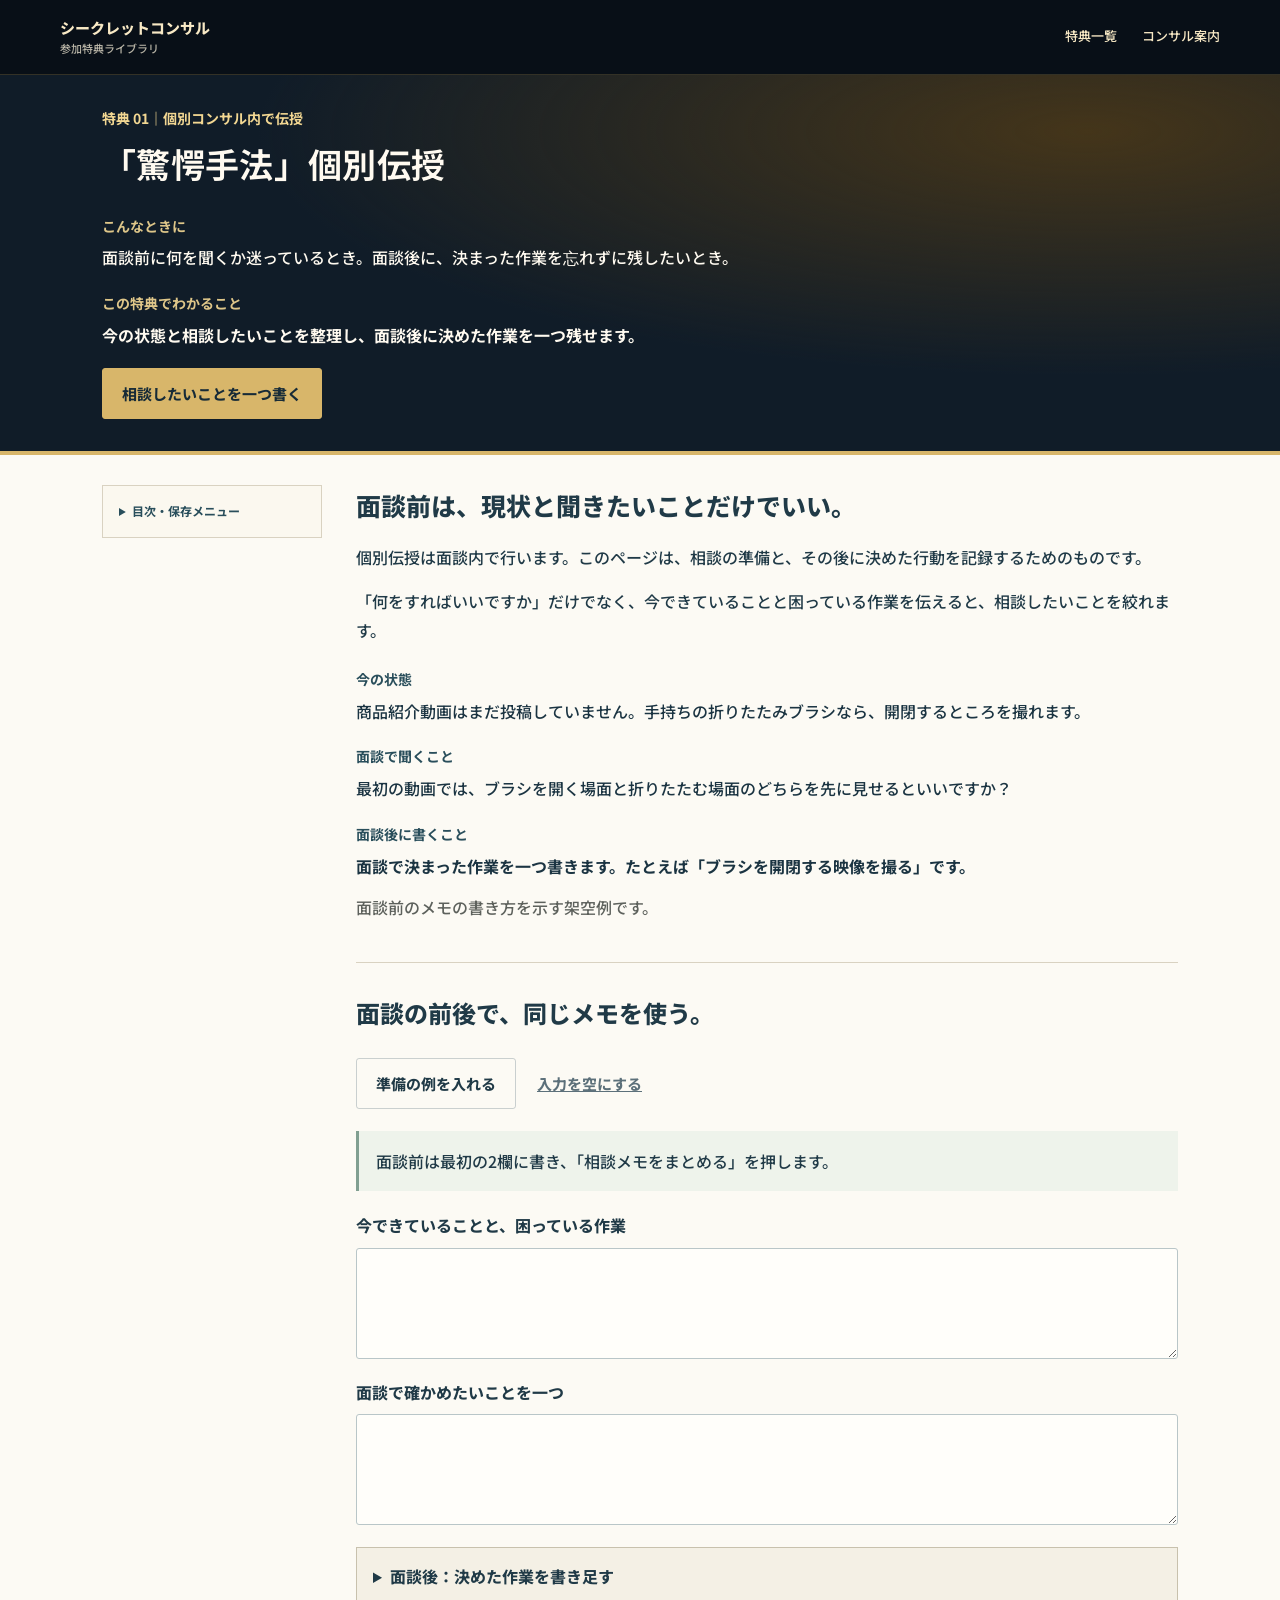
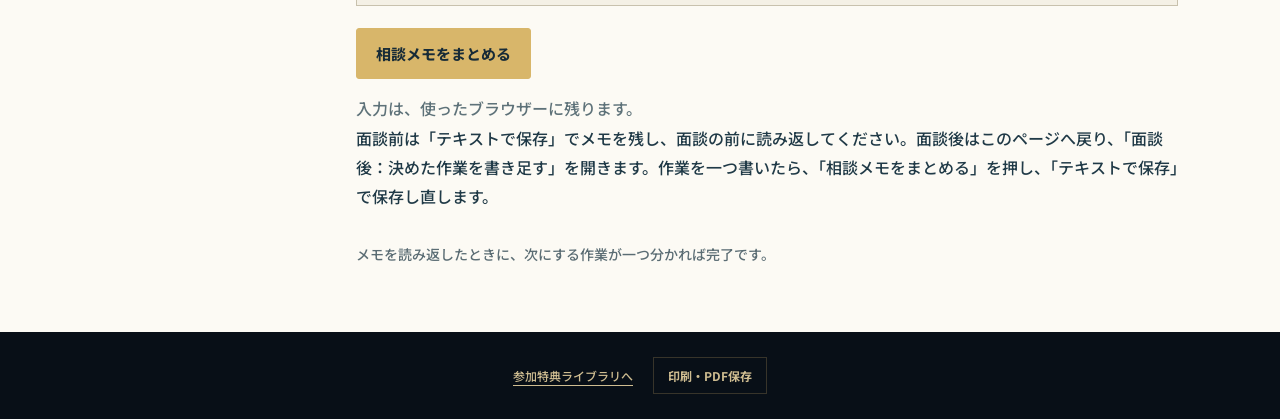
==== commit 0fb87a4e: "Polish standalone bonus copy and align saved guides and controls" ====
--- a/01.html
+++ b/01.html
@@ -1,25 +1,25 @@
 <!DOCTYPE html>
 
 <html lang="ja"><head><meta charset="utf-8"><meta content="noindex" name="robots"><meta content="width=device-width,initial-scale=1" name="viewport"><link href="data:," rel="icon"><title>「驚愕手法」個別伝授｜参加特典</title><link href="bonus.css?v=237c0a702c" rel="stylesheet"></head><body class="bonus-page v35 v37 v38 v39 v40 v41 v42 v43 v44 v45 v46 v47" data-volume="01">
-<header class="bonus-nav"><a class="bonus-brand" href="bonuses.html?v=essence-v51">シークレットコンサル<span>参加特典ライブラリ</span></a><nav aria-label="ページ"><a href="bonuses.html?v=essence-v51">特典一覧</a><a href="lp.html">コンサル案内</a></nav></header>
+<header class="bonus-nav"><a class="bonus-brand" href="bonuses.html?v=essence-v52">シークレットコンサル<span>参加特典ライブラリ</span></a><nav aria-label="ページ"><a href="bonuses.html?v=essence-v52">特典一覧</a><a href="lp.html">コンサル案内</a></nav></header>
 <header class="bonus-hero"><div class="bonus-hero-inner"><div><p class="volume-label">特典 01｜個別コンサル内で伝授</p><h1 class="official-bonus-title">「驚愕手法」個別伝授</h1>
-<dl class="d42-intro"><div><dt>こんなときに</dt><dd>面談で何を聞くか決まらない、聞いた内容を次の作業につなげたいとき。</dd></div><div><dt>この特典でわかること</dt><dd>今の状態と相談したいことを整理し、面談後に決めた作業を一つ残せます。</dd></div></dl>
+<dl class="d42-intro"><div><dt>こんなときに</dt><dd>面談前に何を聞くか迷っているとき。面談後に、決まった作業を忘れずに残したいとき。</dd></div><div><dt>この特典でわかること</dt><dd>今の状態と相談したいことを整理し、面談後に決めた作業を一つ残せます。</dd></div></dl>
 <div class="hero-buttons"><a class="primary" href="#practice">相談したいことを一つ書く</a></div></div></div></header>
-<main class="bonus-layout"><aside class="bonus-aside"><details class="v38-tool-menu"><summary>目次・保存メニュー</summary><nav aria-label="この資料の目次"><strong>この特典を使う</strong><a href="#finished">記録例を見る</a><a href="#practice">自分のメモを作る</a></nav><a class="download-link" download href="downloads/01_使い方と記入例.txt">使い方と記入欄を保存</a><a class="download-link" href="workbook.html?v=essence-v51#sheet-01">印刷用の記入シート</a></details></aside>
+<main class="bonus-layout"><aside class="bonus-aside"><details class="v38-tool-menu"><summary>目次・保存メニュー</summary><nav aria-label="この資料の目次"><strong>この特典を使う</strong><a href="#finished">記録例を見る</a><a href="#practice">自分のメモを作る</a></nav><a class="download-link" download href="downloads/01_使い方と記入例.txt">使い方と記入欄を保存</a><a class="download-link" href="workbook.html?v=essence-v52#sheet-01">印刷用の記入シート</a></details></aside>
 <article><section class="v35-section" id="finished"><header><h2>面談前は、現状と聞きたいことだけでいい。</h2></header>
 <p>個別伝授は面談内で行います。このページは、相談の準備と、その後に決めた行動を記録するためのものです。</p>
 <p>「何をすればいいですか」だけでなく、今できていることと困っている作業を伝えると、相談したいことを絞れます。</p>
-<dl class="d42-intro"><div><dt>今の状態</dt><dd>商品紹介動画は未投稿。手持ちの折りたたみブラシなら、開閉する映像を撮れる。</dd></div><div><dt>面談で聞くこと</dt><dd>最初の一本では、ブラシのどの動きを見せるか。何から始めるかを確かめたい。</dd></div><div><dt>面談後に書くこと</dt><dd>実際に決めた作業を一つ。たとえば「ブラシを開閉する映像を撮る」のように、手を動かせる言葉で残す。</dd></div></dl>
-<p class="d39-note">ブラシは架空の準備例です。実際の面談を行った記録や、あなたへの個別指導の答えではありません。</p></section>
+<dl class="d42-intro"><div><dt>今の状態</dt><dd>商品紹介動画はまだ投稿していません。手持ちの折りたたみブラシなら、開閉するところを撮れます。</dd></div><div><dt>面談で聞くこと</dt><dd>最初の動画では、ブラシを開く場面と折りたたむ場面のどちらを先に見せるといいですか？</dd></div><div><dt>面談後に書くこと</dt><dd>面談で決まった作業を一つ書きます。たとえば「ブラシを開閉する映像を撮る」です。</dd></div></dl>
+<p class="d39-note">面談前のメモの書き方を示す架空例です。</p></section>
 <section class="practice v35-practice d39-practice-open" id="practice"><h2>面談の前後で、同じメモを使う。</h2><form data-tool="consult" data-volume="01">
 <div class="form-toolbar"><button class="secondary" data-example type="button">準備の例を入れる</button><button class="quiet" data-clear type="button">入力を空にする</button></div>
-<div class="form-guide">面談前は最初の2欄だけで保存できます。最後の欄は面談後、実際に決めた内容を書きます。</div><label class="field"><span>今できていること・止まっていること</span><textarea name="current" rows="3"></textarea></label>
+<div class="form-guide">面談前は最初の2欄に書き、「相談メモをまとめる」を押します。</div><label class="field"><span>今できていることと、困っている作業</span><textarea name="current" rows="3"></textarea></label>
 <label class="field"><span>面談で確かめたいことを一つ</span><textarea name="question" rows="3"></textarea></label>
 <details class="v35-more"><summary>面談後：決めた作業を書き足す</summary><label class="field"><span>次に行う作業を一つ</span><textarea name="action" rows="3"></textarea><small>まだ面談前なら空欄でかまいません。</small></label></details>
 <button class="primary" type="submit">相談メモをまとめる</button>
-<p class="tool-status" data-tool-status role="status">入力した内容は、この端末に保存されます。</p>
+<p class="tool-status" data-tool-status role="status">入力は、使ったブラウザーに残ります。</p>
 <div class="output-panel" hidden><h3>作成した内容</h3><div aria-live="polite" class="form-result-review" data-result-review hidden></div>
 <textarea aria-label="作成した内容" data-output rows="10"></textarea><div class="output-actions"><button class="secondary" data-copy type="button">コピー</button><button class="secondary" data-download type="button">テキストで保存</button></div></div>
-</form><p>「テキストで保存」を押したら、端末のダウンロード一覧からメモを開き、面談前に読み返してください。面談後はこのページへ戻り、最後の欄に決まった作業を記入して、もう一度保存します。</p></section>
-<p class="v35-finish">面談で聞いたまま終わらせず、次に自分がする作業を一つ残してください。</p></article></main>
-<footer class="bonus-footer"><a href="bonuses.html?v=essence-v51">参加特典ライブラリへ</a><button data-print type="button">印刷・PDF保存</button></footer><script src="bonus-data.js?v=4553f3478e"></script><script src="bonus.js?v=3314ca134c"></script></body></html>
+</form><p>面談前は「テキストで保存」でメモを残し、面談の前に読み返してください。面談後はこのページへ戻り、「面談後：決めた作業を書き足す」を開きます。作業を一つ書いたら、「相談メモをまとめる」を押し、「テキストで保存」で保存し直します。</p></section>
+<p class="v35-finish">メモを読み返したときに、次にする作業が一つ分かれば完了です。</p></article></main>
+<footer class="bonus-footer"><a href="bonuses.html?v=essence-v52">参加特典ライブラリへ</a><button data-print type="button">印刷・PDF保存</button></footer><script src="bonus-data.js?v=c670cc0897"></script><script src="bonus.js?v=b5f942d69a"></script></body></html>
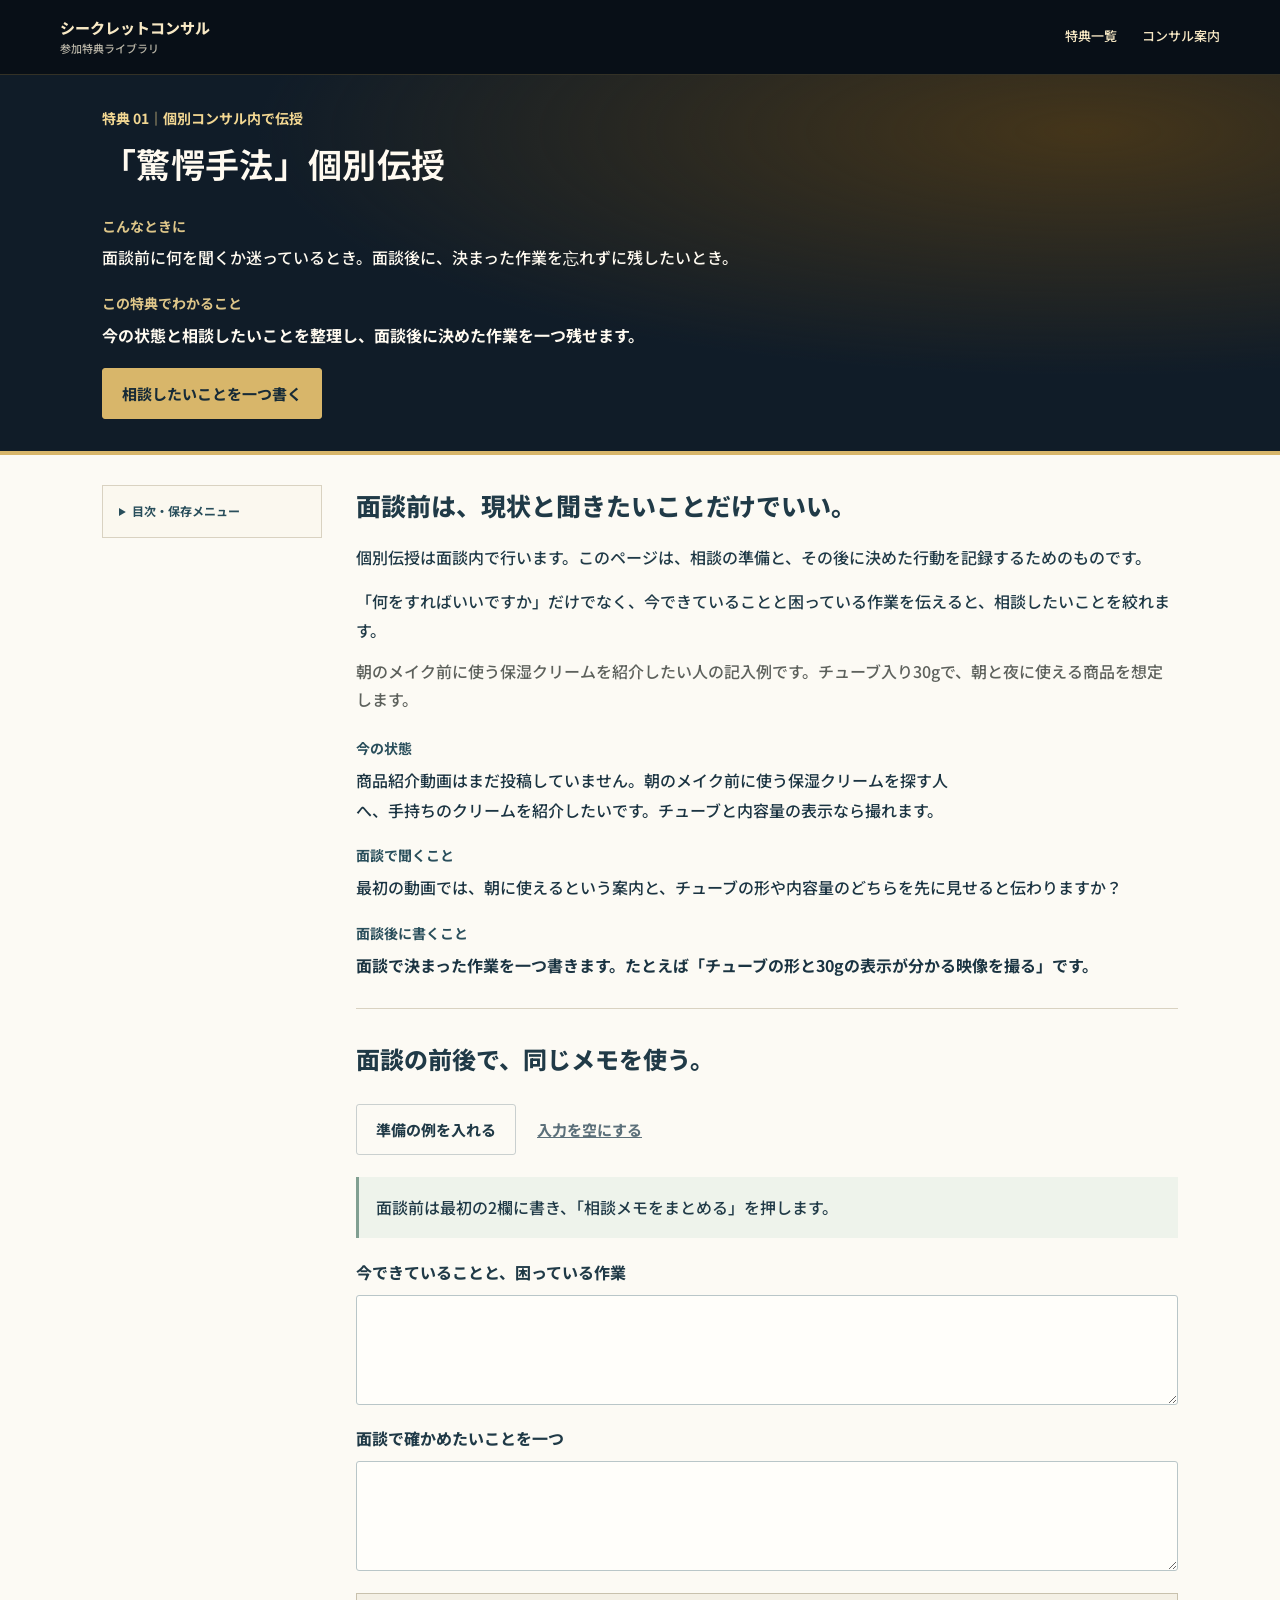
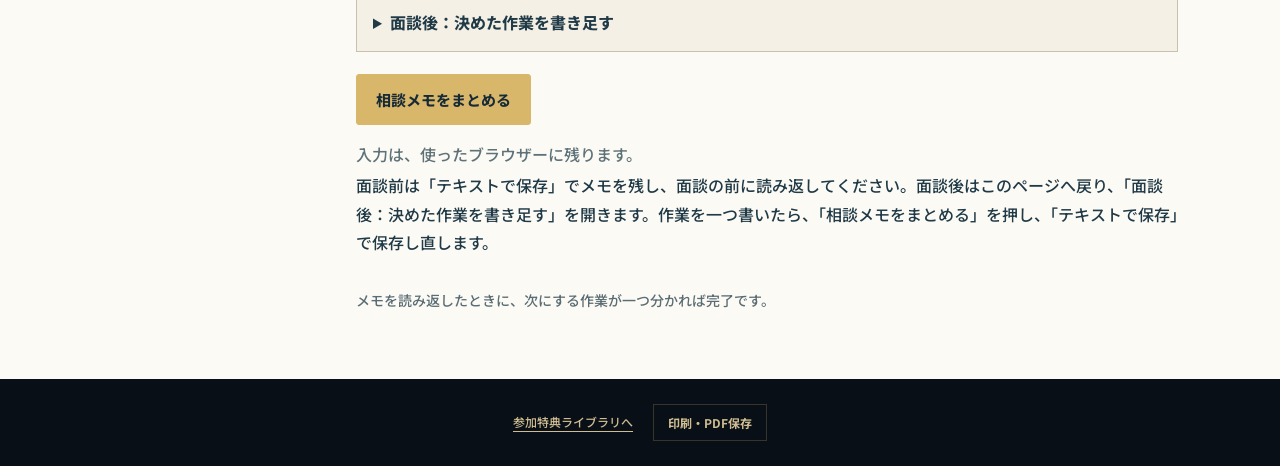
==== commit e8e75411: "Explain skincare examples with context and visual walkthroughs" ====
--- a/01.html
+++ b/01.html
@@ -1,16 +1,16 @@
 <!DOCTYPE html>
 
 <html lang="ja"><head><meta charset="utf-8"><meta content="noindex" name="robots"><meta content="width=device-width,initial-scale=1" name="viewport"><link href="data:," rel="icon"><title>「驚愕手法」個別伝授｜参加特典</title><link href="bonus.css?v=237c0a702c" rel="stylesheet"></head><body class="bonus-page v35 v37 v38 v39 v40 v41 v42 v43 v44 v45 v46 v47" data-volume="01">
-<header class="bonus-nav"><a class="bonus-brand" href="bonuses.html?v=essence-v52">シークレットコンサル<span>参加特典ライブラリ</span></a><nav aria-label="ページ"><a href="bonuses.html?v=essence-v52">特典一覧</a><a href="lp.html">コンサル案内</a></nav></header>
+<header class="bonus-nav"><a class="bonus-brand" href="bonuses.html?v=essence-v53">シークレットコンサル<span>参加特典ライブラリ</span></a><nav aria-label="ページ"><a href="bonuses.html?v=essence-v53">特典一覧</a><a href="lp.html">コンサル案内</a></nav></header>
 <header class="bonus-hero"><div class="bonus-hero-inner"><div><p class="volume-label">特典 01｜個別コンサル内で伝授</p><h1 class="official-bonus-title">「驚愕手法」個別伝授</h1>
 <dl class="d42-intro"><div><dt>こんなときに</dt><dd>面談前に何を聞くか迷っているとき。面談後に、決まった作業を忘れずに残したいとき。</dd></div><div><dt>この特典でわかること</dt><dd>今の状態と相談したいことを整理し、面談後に決めた作業を一つ残せます。</dd></div></dl>
 <div class="hero-buttons"><a class="primary" href="#practice">相談したいことを一つ書く</a></div></div></div></header>
-<main class="bonus-layout"><aside class="bonus-aside"><details class="v38-tool-menu"><summary>目次・保存メニュー</summary><nav aria-label="この資料の目次"><strong>この特典を使う</strong><a href="#finished">記録例を見る</a><a href="#practice">自分のメモを作る</a></nav><a class="download-link" download href="downloads/01_使い方と記入例.txt">使い方と記入欄を保存</a><a class="download-link" href="workbook.html?v=essence-v52#sheet-01">印刷用の記入シート</a></details></aside>
+<main class="bonus-layout"><aside class="bonus-aside"><details class="v38-tool-menu"><summary>目次・保存メニュー</summary><nav aria-label="この資料の目次"><strong>この特典を使う</strong><a href="#finished">記録例を見る</a><a href="#practice">自分のメモを作る</a></nav><a class="download-link" download href="downloads/01_使い方と記入例.txt">使い方と記入欄を保存</a><a class="download-link" href="workbook.html?v=essence-v53#sheet-01">印刷用の記入シート</a></details></aside>
 <article><section class="v35-section" id="finished"><header><h2>面談前は、現状と聞きたいことだけでいい。</h2></header>
 <p>個別伝授は面談内で行います。このページは、相談の準備と、その後に決めた行動を記録するためのものです。</p>
-<p>「何をすればいいですか」だけでなく、今できていることと困っている作業を伝えると、相談したいことを絞れます。</p>
-<dl class="d42-intro"><div><dt>今の状態</dt><dd>商品紹介動画はまだ投稿していません。手持ちの折りたたみブラシなら、開閉するところを撮れます。</dd></div><div><dt>面談で聞くこと</dt><dd>最初の動画では、ブラシを開く場面と折りたたむ場面のどちらを先に見せるといいですか？</dd></div><div><dt>面談後に書くこと</dt><dd>面談で決まった作業を一つ書きます。たとえば「ブラシを開閉する映像を撮る」です。</dd></div></dl>
-<p class="d39-note">面談前のメモの書き方を示す架空例です。</p></section>
+<p>「何をすればいいですか」だけでなく、今できていることと困っている作業を伝えると、相談したいことを絞れます。</p><p class="d39-note">朝のメイク前に使う保湿クリームを紹介したい人の記入例です。チューブ入り30gで、朝と夜に使える商品を想定します。</p>
+<dl class="d42-intro"><div><dt>今の状態</dt><dd>商品紹介動画はまだ投稿していません。朝のメイク前に使う保湿クリームを探す人へ、手持ちのクリームを紹介したいです。チューブと内容量の表示なら撮れます。</dd></div><div><dt>面談で聞くこと</dt><dd>最初の動画では、朝に使えるという案内と、チューブの形や内容量のどちらを先に見せると伝わりますか？</dd></div><div><dt>面談後に書くこと</dt><dd>面談で決まった作業を一つ書きます。たとえば「チューブの形と30gの表示が分かる映像を撮る」です。</dd></div></dl>
+</section>
 <section class="practice v35-practice d39-practice-open" id="practice"><h2>面談の前後で、同じメモを使う。</h2><form data-tool="consult" data-volume="01">
 <div class="form-toolbar"><button class="secondary" data-example type="button">準備の例を入れる</button><button class="quiet" data-clear type="button">入力を空にする</button></div>
 <div class="form-guide">面談前は最初の2欄に書き、「相談メモをまとめる」を押します。</div><label class="field"><span>今できていることと、困っている作業</span><textarea name="current" rows="3"></textarea></label>
@@ -22,4 +22,4 @@
 <textarea aria-label="作成した内容" data-output rows="10"></textarea><div class="output-actions"><button class="secondary" data-copy type="button">コピー</button><button class="secondary" data-download type="button">テキストで保存</button></div></div>
 </form><p>面談前は「テキストで保存」でメモを残し、面談の前に読み返してください。面談後はこのページへ戻り、「面談後：決めた作業を書き足す」を開きます。作業を一つ書いたら、「相談メモをまとめる」を押し、「テキストで保存」で保存し直します。</p></section>
 <p class="v35-finish">メモを読み返したときに、次にする作業が一つ分かれば完了です。</p></article></main>
-<footer class="bonus-footer"><a href="bonuses.html?v=essence-v52">参加特典ライブラリへ</a><button data-print type="button">印刷・PDF保存</button></footer><script src="bonus-data.js?v=c670cc0897"></script><script src="bonus.js?v=b5f942d69a"></script></body></html>
+<footer class="bonus-footer"><a href="bonuses.html?v=essence-v53">参加特典ライブラリへ</a><button data-print type="button">印刷・PDF保存</button></footer><script src="bonus-data.js?v=37aec899a0"></script><script src="bonus.js?v=a537172a6b"></script></body></html>
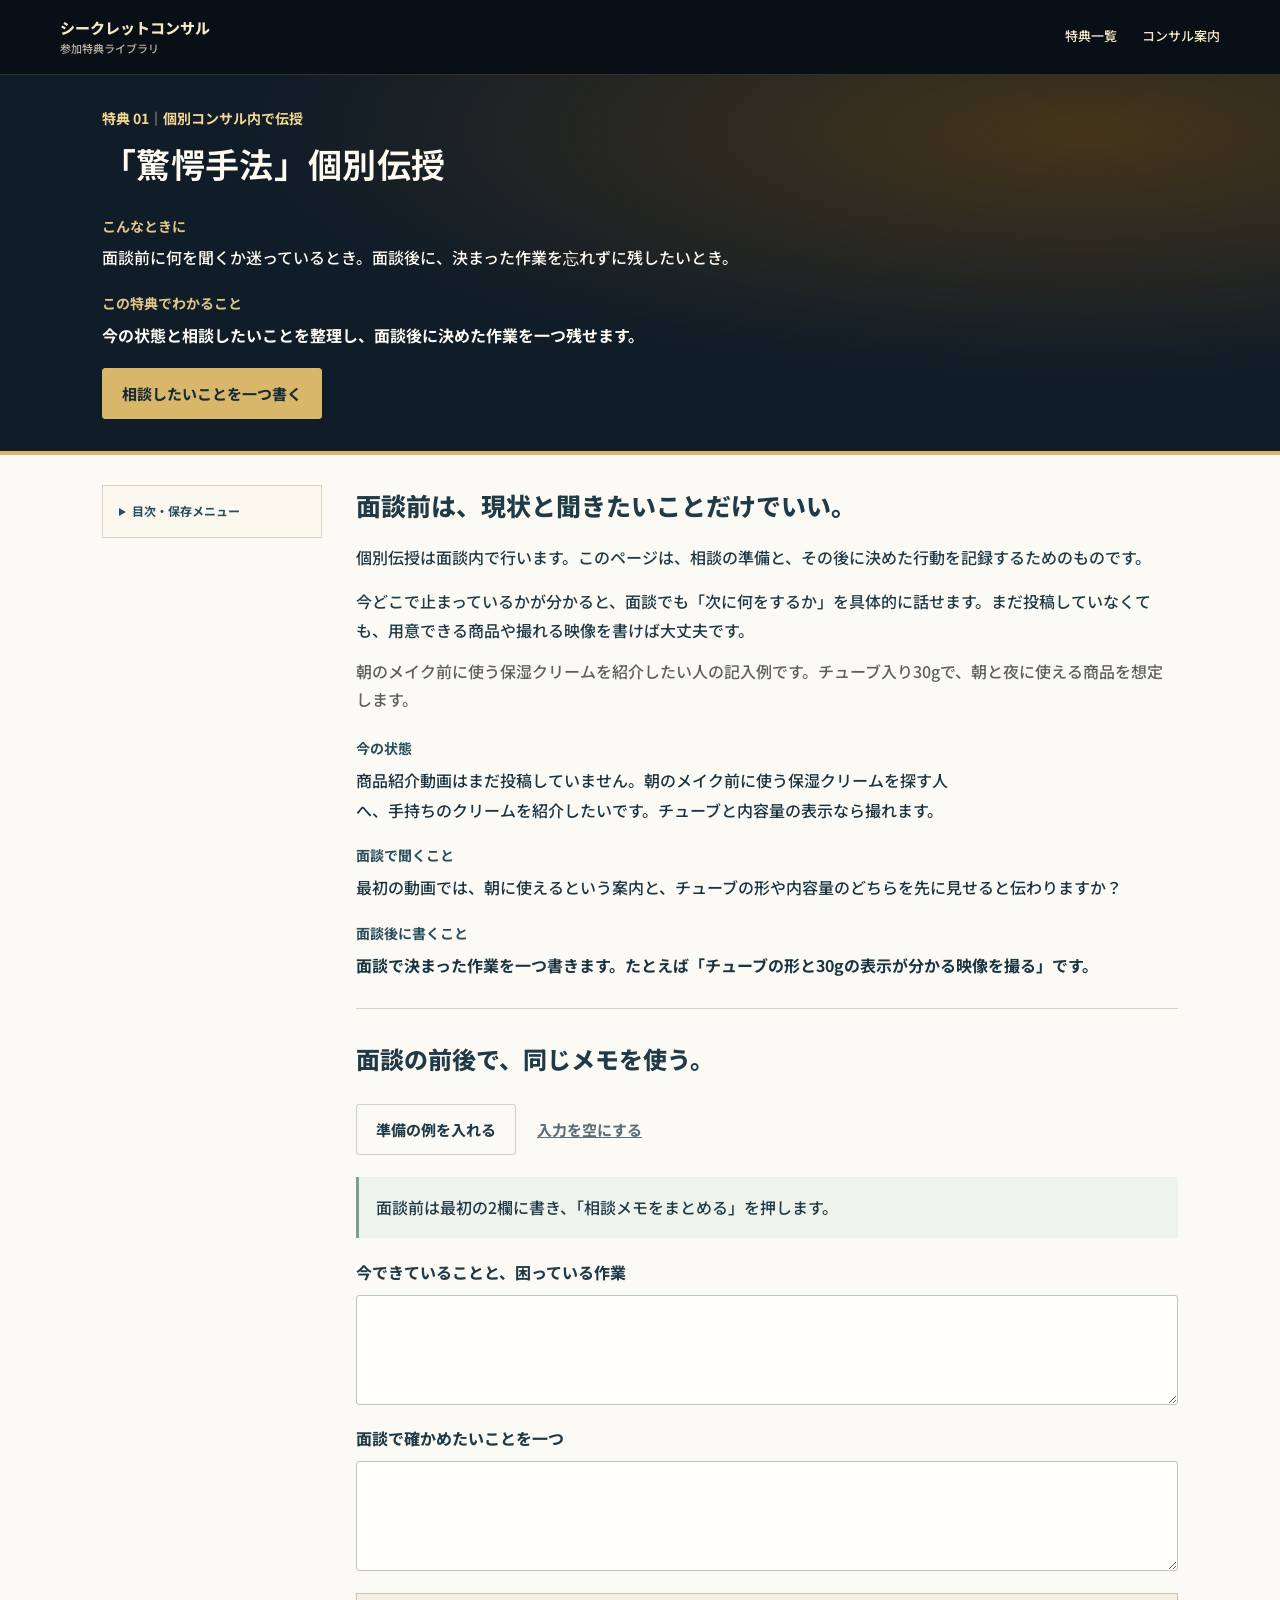
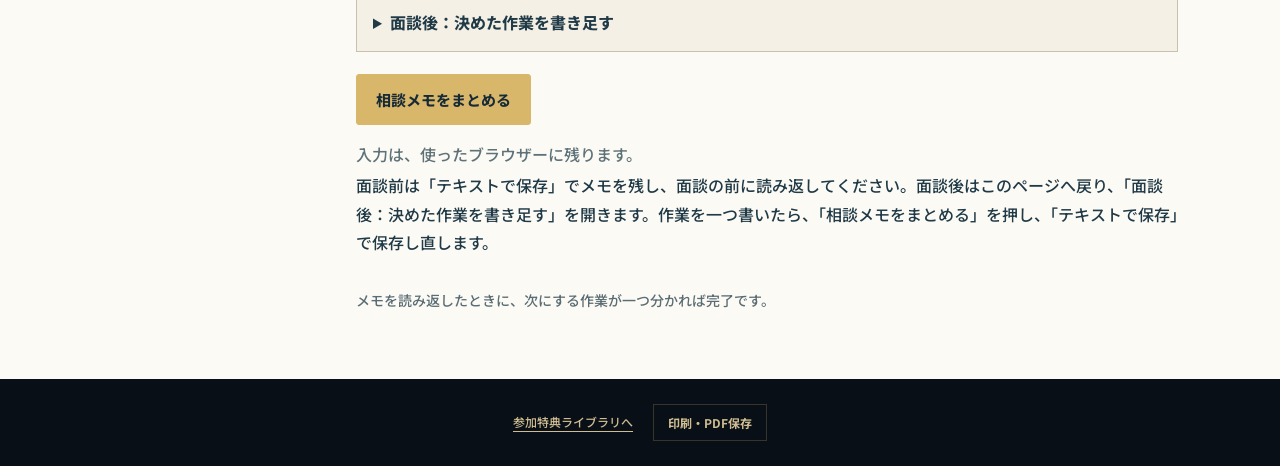
==== commit f76d7191: "Restore core reasoning and beginner workflows across all bonuses" ====
--- a/01.html
+++ b/01.html
@@ -1,14 +1,14 @@
 <!DOCTYPE html>
 
-<html lang="ja"><head><meta charset="utf-8"><meta content="noindex" name="robots"><meta content="width=device-width,initial-scale=1" name="viewport"><link href="data:," rel="icon"><title>「驚愕手法」個別伝授｜参加特典</title><link href="bonus.css?v=237c0a702c" rel="stylesheet"></head><body class="bonus-page v35 v37 v38 v39 v40 v41 v42 v43 v44 v45 v46 v47" data-volume="01">
-<header class="bonus-nav"><a class="bonus-brand" href="bonuses.html?v=essence-v53">シークレットコンサル<span>参加特典ライブラリ</span></a><nav aria-label="ページ"><a href="bonuses.html?v=essence-v53">特典一覧</a><a href="lp.html">コンサル案内</a></nav></header>
+<html lang="ja"><head><meta charset="utf-8"><meta content="noindex" name="robots"><meta content="width=device-width,initial-scale=1" name="viewport"><link href="data:," rel="icon"><title>「驚愕手法」個別伝授｜参加特典</title><link href="bonus.css?v=d87d054164" rel="stylesheet"></head><body class="bonus-page v35 v37 v38 v39 v40 v41 v42 v43 v44 v45 v46 v47" data-volume="01">
+<header class="bonus-nav"><a class="bonus-brand" href="bonuses.html?v=essence-v54">シークレットコンサル<span>参加特典ライブラリ</span></a><nav aria-label="ページ"><a href="bonuses.html?v=essence-v54">特典一覧</a><a href="lp.html">コンサル案内</a></nav></header>
 <header class="bonus-hero"><div class="bonus-hero-inner"><div><p class="volume-label">特典 01｜個別コンサル内で伝授</p><h1 class="official-bonus-title">「驚愕手法」個別伝授</h1>
 <dl class="d42-intro"><div><dt>こんなときに</dt><dd>面談前に何を聞くか迷っているとき。面談後に、決まった作業を忘れずに残したいとき。</dd></div><div><dt>この特典でわかること</dt><dd>今の状態と相談したいことを整理し、面談後に決めた作業を一つ残せます。</dd></div></dl>
 <div class="hero-buttons"><a class="primary" href="#practice">相談したいことを一つ書く</a></div></div></div></header>
-<main class="bonus-layout"><aside class="bonus-aside"><details class="v38-tool-menu"><summary>目次・保存メニュー</summary><nav aria-label="この資料の目次"><strong>この特典を使う</strong><a href="#finished">記録例を見る</a><a href="#practice">自分のメモを作る</a></nav><a class="download-link" download href="downloads/01_使い方と記入例.txt">使い方と記入欄を保存</a><a class="download-link" href="workbook.html?v=essence-v53#sheet-01">印刷用の記入シート</a></details></aside>
+<main class="bonus-layout"><aside class="bonus-aside"><details class="v38-tool-menu"><summary>目次・保存メニュー</summary><nav aria-label="この資料の目次"><strong>この特典を使う</strong><a href="#finished">記録例を見る</a><a href="#practice">自分のメモを作る</a></nav><a class="download-link" download href="downloads/01_使い方と記入例.txt">使い方と記入欄を保存</a><a class="download-link" href="workbook.html?v=essence-v54#sheet-01">印刷用の記入シート</a></details></aside>
 <article><section class="v35-section" id="finished"><header><h2>面談前は、現状と聞きたいことだけでいい。</h2></header>
 <p>個別伝授は面談内で行います。このページは、相談の準備と、その後に決めた行動を記録するためのものです。</p>
-<p>「何をすればいいですか」だけでなく、今できていることと困っている作業を伝えると、相談したいことを絞れます。</p><p class="d39-note">朝のメイク前に使う保湿クリームを紹介したい人の記入例です。チューブ入り30gで、朝と夜に使える商品を想定します。</p>
+<p>今どこで止まっているかが分かると、面談でも「次に何をするか」を具体的に話せます。まだ投稿していなくても、用意できる商品や撮れる映像を書けば大丈夫です。</p><p class="d39-note">朝のメイク前に使う保湿クリームを紹介したい人の記入例です。チューブ入り30gで、朝と夜に使える商品を想定します。</p>
 <dl class="d42-intro"><div><dt>今の状態</dt><dd>商品紹介動画はまだ投稿していません。朝のメイク前に使う保湿クリームを探す人へ、手持ちのクリームを紹介したいです。チューブと内容量の表示なら撮れます。</dd></div><div><dt>面談で聞くこと</dt><dd>最初の動画では、朝に使えるという案内と、チューブの形や内容量のどちらを先に見せると伝わりますか？</dd></div><div><dt>面談後に書くこと</dt><dd>面談で決まった作業を一つ書きます。たとえば「チューブの形と30gの表示が分かる映像を撮る」です。</dd></div></dl>
 </section>
 <section class="practice v35-practice d39-practice-open" id="practice"><h2>面談の前後で、同じメモを使う。</h2><form data-tool="consult" data-volume="01">
@@ -22,4 +22,4 @@
 <textarea aria-label="作成した内容" data-output rows="10"></textarea><div class="output-actions"><button class="secondary" data-copy type="button">コピー</button><button class="secondary" data-download type="button">テキストで保存</button></div></div>
 </form><p>面談前は「テキストで保存」でメモを残し、面談の前に読み返してください。面談後はこのページへ戻り、「面談後：決めた作業を書き足す」を開きます。作業を一つ書いたら、「相談メモをまとめる」を押し、「テキストで保存」で保存し直します。</p></section>
 <p class="v35-finish">メモを読み返したときに、次にする作業が一つ分かれば完了です。</p></article></main>
-<footer class="bonus-footer"><a href="bonuses.html?v=essence-v53">参加特典ライブラリへ</a><button data-print type="button">印刷・PDF保存</button></footer><script src="bonus-data.js?v=37aec899a0"></script><script src="bonus.js?v=a537172a6b"></script></body></html>
+<footer class="bonus-footer"><a href="bonuses.html?v=essence-v54">参加特典ライブラリへ</a><button data-print type="button">印刷・PDF保存</button></footer><script src="bonus-data.js?v=bd2c10d62e"></script><script src="bonus.js?v=9d66a815d3"></script></body></html>
--- a/bonus.css
+++ b/bonus.css
@@ -1,376 +1,387 @@
-@font-face{font-family:"Bonus Sans";src:url("assets/fonts/BonusSans-v22.woff2") format("woff2");font-style:normal;font-weight:100 900;font-display:swap}
-:root{--ink:#203a47;--navy:#101c28;--deep:#080f17;--gold:#d8b66a;--bright:#f2d792;--paper:#fcfaf4;--soft:#f0e9d9;--line:#d9d2c1;--muted:#5c707a;--blue:#dfe9ed;--green:#286b5b}
-*{box-sizing:border-box}html{scroll-behavior:smooth;scroll-padding-top:92px}body{margin:0;background:var(--paper);color:var(--ink);font:500 16px/1.9 "Bonus Sans","Yu Gothic",Meiryo,sans-serif}button,input,textarea,select,svg text{font-family:inherit}a{color:inherit}a,button{-webkit-tap-highlight-color:transparent}button{cursor:pointer}button,input,textarea{font-size:inherit}button{font-weight:700}button:focus-visible,a:focus-visible,input:focus-visible,textarea:focus-visible{outline:3px solid #40819a;outline-offset:4px}img,svg{max-width:100%}h1,h2,h3,h4,p,figure{margin:0}h1,h2,h3,h4{line-height:1.6}h1{font-size:43px;letter-spacing:-.025em;line-height:1.6;font-weight:850}h2{font-size:27px;line-height:1.65;font-weight:800}h3{font-size:19px;font-weight:800}h4{font-size:17px}button:disabled{opacity:.5;cursor:default}[hidden]{display:none!important}.object{display:block;width:84px;height:84px;flex:none}.bonus-nav{position:sticky;top:0;z-index:15;display:flex;justify-content:space-between;align-items:center;gap:15px;background:var(--deep);color:#f8e9c5;padding:16px max(24px,calc((100vw - 1160px)/2));border-bottom:1px solid #b5965640}.bonus-brand{font-size:15px;font-weight:800;text-decoration:none;line-height:1.6}.bonus-brand span{display:block;color:#b9b5a7;font-size:11px;font-weight:500}.bonus-nav nav{display:flex;gap:25px;font-size:13px;white-space:nowrap}.bonus-nav nav a{text-decoration:none}.bonus-nav nav a:hover{color:#fff}.primary,.secondary,.quiet{display:inline-flex;justify-content:center;align-items:center;min-height:46px;padding:12px 19px;border:1px solid var(--gold);text-decoration:none;font-weight:750;font-size:14px;line-height:1.7;border-radius:3px}.primary{background:var(--gold);color:#172b37}.secondary{background:transparent;color:inherit;border-color:#8899a070}.quiet{background:transparent;border-color:transparent;color:var(--muted);text-decoration:underline;font-size:12px;padding-inline:10px}.primary:hover{background:#e5c780}.secondary:hover{background:#93a9ad18}.text-link{font-weight:750;color:#295e72;text-underline-offset:5px}.hero-buttons{display:flex;flex-wrap:wrap;gap:11px;margin-top:27px}.bonus-hero{background:radial-gradient(ellipse at 85% 15%,#44351a 0,transparent 54%),var(--navy);color:#f5f0e4;border-bottom:4px solid var(--gold)}.bonus-hero-inner{display:grid;grid-template-columns:minmax(0,1fr) 220px;gap:75px;max-width:1140px;padding:58px 32px 65px;margin:auto;align-items:center}.volume-label{color:var(--bright);font-size:14px;font-weight:700;margin-bottom:18px}.bonus-lead{color:#e1ddcf;line-height:2;font-size:16px;max-width:36em;margin-top:23px}.bonus-hero .secondary{border-color:#d7bf855c;color:#e7d8b4}.bonus-cover{position:relative;display:flex;flex-direction:column;justify-content:center;align-items:center;background:linear-gradient(145deg,#263a4a,#101a26 65%);color:#f0d18b;border:1px solid #bd9c55;padding:25px 22px 24px 30px;text-align:center;aspect-ratio:3/4;box-shadow:8px 10px 0 #03080d55,inset 7px 0 0 #5b4c2f,inset 10px 0 0 #0c1620;overflow:hidden}.bonus-cover:after{content:"";position:absolute;inset:12px 10px 12px 18px;border:1px solid #bfa65c50;pointer-events:none}.bonus-cover>span{font-size:12px;display:block;letter-spacing:.1em;margin-bottom:14px}.bonus-cover .object{width:100px;height:100px;margin:0 auto 15px;filter:drop-shadow(0 6px 6px #0002)}.bonus-cover>strong{font-size:21px;line-height:1.65;font-weight:800}.cover-rule{width:32px;height:1px;background:var(--gold);margin:17px 0 11px}.bonus-cover small{font-size:11px;color:#c9b579}.cover-04,.cover-10{background:linear-gradient(145deg,#423924,#171b22 70%)}.cover-05,.cover-09{background:linear-gradient(145deg,#20454c,#10242c 70%)}.cover-07{background:linear-gradient(145deg,#3f3644,#18222f 70%)}.gain-strip{max-width:1100px;margin:0 auto;display:flex;gap:15px;align-items:center;padding:22px 30px;border-bottom:1px solid var(--line)}.gain-strip .object{width:39px;height:39px}.gain-strip p{font-size:15px;font-weight:700}.bonus-layout{max-width:1140px;margin:0 auto;display:grid;grid-template-columns:220px minmax(0,1fr);gap:45px;padding:45px 32px 65px}.bonus-aside{align-self:start;position:sticky;top:107px;font-size:12px}.bonus-aside nav{border-top:2px solid var(--ink);padding-top:15px}.bonus-aside nav>strong{font-size:14px;display:block;margin-bottom:15px}.bonus-aside nav>a{display:flex;gap:9px;text-decoration:none;padding:9px 0;border-bottom:1px solid var(--line);line-height:1.8}.bonus-aside nav>a:hover{color:#a77a2e}.bonus-aside nav>a>span{color:#a28245;flex:none;font-size:11px}.download-link{display:block;text-underline-offset:5px;font-size:12px;margin-top:22px}.bonus-layout article{min-width:0}.lesson{padding-bottom:42px;margin-bottom:42px;border-bottom:1px solid var(--line)}.lesson-heading{display:flex;gap:17px;align-items:flex-start;margin-bottom:25px}.lesson-heading>span{display:block;color:#a68443;border-top:2px solid #b59451;font-size:25px;font-weight:400;padding-top:3px;line-height:1.5;flex:none}.lesson-heading h2{font-size:24px}.lesson-heading p{font-size:14px;line-height:1.95;margin-top:10px;color:var(--muted)}.lesson-figure{position:relative;border:1px solid #d7ccb2;background:#f1ead9;padding:28px;margin:0 0 23px;overflow:hidden}.lesson-explain{font-size:15px;line-height:2.05}.lesson-action{display:flex;flex-direction:column;gap:4px;border-left:3px solid #b49450;padding:10px 16px;margin-top:19px;background:#eee9dc}.lesson-action>span{color:#806832;font-size:11px;font-weight:700}.lesson-action strong{font-size:14px;line-height:1.9}.visual-flow{display:flex;align-items:center;justify-content:center;gap:8px}.actor{text-align:center;flex:1;min-width:0}.actor .object{margin:0 auto 14px}.actor strong{display:block;font-size:16px}.actor>span{display:block;font-size:12px;line-height:1.8;margin-top:7px}.flow-arrow{flex:0 0 34px;position:relative;align-self:center;margin-top:-26px}.flow-arrow small{position:absolute;bottom:12px;font-size:10px;left:50%;transform:translateX(-50%);white-space:nowrap}.flow-arrow i{height:2px;background:#b49450;display:block;position:relative;width:100%}.flow-arrow i:after{content:"";position:absolute;right:0;top:-4px;width:9px;height:9px;border-top:2px solid #b49450;border-right:2px solid #b49450;transform:rotate(45deg)}.translate,.compass,.showcase{display:grid;grid-template-columns:repeat(3,minmax(0,1fr));gap:19px;text-align:center}.translate .object,.compass .object,.showcase .object{margin:0 auto 14px}.translate span,.compass span,.showcase span{display:block;font-size:12px}.translate strong,.compass strong,.showcase strong{display:block;font-size:15px;line-height:1.9}.translate i{display:block;color:#9c7c41;font-style:normal;margin:8px}.compass{grid-template-columns:repeat(2,minmax(0,1fr));gap:25px}.compass span{color:#87703e;font-weight:700}.showcase strong{margin-bottom:6px}.branch{display:grid;gap:12px}.branch a{display:grid;grid-template-columns:minmax(0,1fr) 1fr;gap:6px 20px;align-items:center;text-decoration:none;background:#fcfaf3;padding:13px 17px;border:1px solid #d3c5a4}.branch a>div{display:flex;align-items:center;gap:12px;grid-row:1/3}.branch .object{width:45px;height:45px}.branch span{font-size:13px}.branch strong{font-size:15px}.branch small{color:#876c37;font-size:11px}.handoff{display:grid;grid-template-columns:1fr 30px 1fr;gap:15px;align-items:center;text-align:center}.handoff .object{margin:0 auto 12px}.handoff h4{margin-bottom:12px}.handoff p{font-size:13px;border-bottom:1px solid #d1c5a8;padding:8px 0}.handoff-arrow{font-size:25px;color:#a5813b}.diagram-end{border-top:1px solid #c8ba98;text-align:center;margin-top:20px;padding-top:15px;font-size:13px;font-weight:700}.money-top{display:flex;align-items:center;justify-content:center;gap:15px}.money-top>.actor{max-width:180px}.money-top>.flow-arrow{flex-basis:80px}.commission-path{position:relative;width:75%;margin:20px 0 0 auto;padding-left:10%;text-align:center;border-left:1px dashed #b18a42}.commission-path>span{display:block;font-size:12px}.commission-path .object{width:45px;height:45px;margin:auto}.commission-path i{font-style:normal;color:#ac8538;display:block;line-height:1.5}.commission-path b{font-size:15px}.money-bottom{margin-top:8px}.money-bottom .object{width:70px;height:70px}.money-bottom .actor>span{font-size:12px}.ledger{max-width:450px;margin:auto}.ledger-start{text-align:center;display:flex;align-items:center;justify-content:center;gap:12px;padding-bottom:20px}.ledger-start .object{width:50px;height:50px}.ledger-start>span{font-size:12px}.ledger-start b{font-size:29px}.ledger b span{font-size:14px}.ledger-row,.ledger-total{display:flex;justify-content:space-between;align-items:center;gap:16px;padding:13px 0;border-top:1px solid #d1c4a7}.ledger-row>span,.ledger-total>span{font-size:12px}.ledger-row>b{font-size:22px;white-space:nowrap}.ledger-total>b{font-size:32px;white-space:nowrap}.ledger-total{border-top:2px solid #a78847;margin-top:10px}.confirmed{color:#205d50}.brush-sequence{display:grid;grid-template-columns:repeat(3,minmax(0,1fr));gap:20px;text-align:center}.brush-state .object{width:110px;height:110px;margin:0 auto 12px}.brush-state>span{display:block;font-size:10px;color:#968046}.brush-state b{display:block;font-size:15px;margin:6px 0}.brush-state small{display:block;font-size:12px}.stairway{display:flex;flex-direction:column;gap:9px}.stair{display:grid;grid-template-columns:27px 1fr auto;align-items:center;gap:12px;padding:11px 14px;border:1px solid #c2ae7c;background:#fffaf0;margin-left:calc(var(--step)*12px)}.stair>b{color:#a3813d;font-size:20px}.stair>span{font-size:15px;font-weight:700}.stair>small{font-size:10px;color:#806a3d}.calendar-title{display:flex;align-items:center;gap:15px;padding-bottom:19px;border-bottom:2px solid #ad8c48}.calendar-title .object{width:50px;height:50px}.calendar-title>b{font-size:17px}.calendar-title>span{font-size:12px;margin-left:auto}.calendar-title strong{font-size:22px}.calendar-row{display:grid;grid-template-columns:25px 44px 42px 1fr;gap:12px;align-items:center;padding:17px 0;border-bottom:1px solid #cfc1a4}.calendar-row>b{font-size:18px}.calendar-row>span{font-size:23px;font-weight:700}.calendar-row small{font-size:10px;margin-left:3px}.calendar-row>strong{font-size:14px}.calendar-row p{font-size:12px}.figure-note{font-size:11px;color:#6f725f;margin-top:15px;line-height:1.9}.pipeline{display:grid;grid-template-columns:1fr 110px 1fr;gap:15px;align-items:center;text-align:center}.pipeline-stage>.object{margin:13px auto}.pipeline-stage>span{font-size:11px}.pipeline-stage p{font-size:12px;margin-top:8px}.lock-gate .object{width:48px;height:48px;margin:0 auto 10px}.lock-gate b{font-size:12px;display:block}.market-zoom{padding:0}.zoom-wide{border:1px solid #b09864;padding:18px;background:#faf3e3}.zoom-wide>span,.zoom-middle>span{display:block;font-size:11px}.zoom-wide>b,.zoom-middle>b{display:block;font-size:21px}.zoom-middle{border:1px solid #b59b5d;background:#e8dfc4;padding:16px;margin:15px 0 0 28px}.zoom-close{display:flex;gap:18px;align-items:center;background:#1d3d4b;color:#f9f0d6;padding:18px;margin-top:15px}.zoom-close .object{width:80px;height:80px}.zoom-close span{font-size:10px;display:block;color:#e5c989}.zoom-close strong{font-size:20px}.zoom-close p{font-size:11px;margin-top:8px}.ratio-pair{display:grid;grid-template-columns:1fr 1fr;gap:20px;text-align:center}.ratio-sheet{padding:18px;background:#fffaf0;border:1px solid #d1c19c}.ratio-sheet>span{font-size:12px}.ratio-sheet>b{display:block;font-size:27px;margin:5px 0}.ratio-sheet b small{display:block;font-size:10px;font-weight:500}.ratio-sheet>p{font-size:13px}.ratio-sheet>strong{font-size:30px;color:#7e602a;display:block;margin-top:14px}.ratio-sheet strong small{font-size:15px}.dots{display:grid;grid-template-columns:repeat(10,1fr);gap:4px;max-width:150px;margin:17px auto 0}.dots i{display:block;aspect-ratio:1;background:#dce0da;border-radius:50%}.dots .filled{background:#225f6d}.ratio-answer{display:grid;grid-template-columns:1fr 1fr;gap:5px 20px;font-size:12px;text-align:center;margin-top:18px}.ratio-answer b{grid-column:1}.ratio-answer span{grid-column:2}.compare-visual{display:grid;grid-template-columns:1fr 1fr;gap:20px;text-align:center}.compare-visual>div{padding:18px 15px;border:1px solid #d1c2a0;background:#fdf9ed}.compare-visual>div+div{background:#e2ebe6;border-color:#9db7aa}.compare-visual>div>span{display:block;font-size:12px;font-weight:700;color:#5a665c}.compare-visual .object{margin:15px auto}.compare-visual p{font-size:14px;line-height:1.95;text-align:left}.paper-example{background:#fcfaf3;padding:22px 25px;box-shadow:3px 4px 0 #c4b88f55}.paper-head{display:flex;gap:13px;align-items:center;border-bottom:2px solid #b9a16b;padding-bottom:16px}.paper-head .object{width:40px;height:40px}.paper-head b{font-size:17px}.paper-example dl{margin:0;padding:13px 0;border-bottom:1px solid #d6ceb9}.paper-example dl:last-child{border-bottom:0;padding-bottom:0}.paper-example dt{font-size:11px;color:#887347;font-weight:700}.paper-example dd{margin:5px 0 0;font-size:14px;line-height:1.9}.storyboard{display:grid;grid-template-columns:repeat(4,minmax(0,1fr));gap:12px}.story-frame{background:#fffaf0;text-align:center;padding:14px 9px;border-bottom:3px solid #b89a58}.story-frame>span{font-size:11px;line-height:1.8;display:block;min-height:38px}.story-frame .object{width:74px;height:74px;margin:12px auto}.story-frame>p{font-size:12px;line-height:1.9}.persona-zoom{text-align:center}.persona-zoom>div{padding:15px;background:#fff9eb}.persona-zoom>div>span{display:block;font-size:11px;color:#8a7240}.persona-zoom>div>strong{display:block;font-size:21px}.persona-zoom>div>p{font-size:13px}.persona-zoom .object{display:inline-block;vertical-align:middle;width:65px;height:65px;margin:10px 7px 0}.persona-zoom i{display:block;font-size:23px;font-style:normal;line-height:1.8;color:#a2813c}.zoom-answer{font-size:14px;font-weight:700}.sorting{display:grid;grid-template-columns:1fr 1fr;gap:18px}.sorting>div{background:#e0e9df;padding:19px}.sorting>div+div{background:#e4e3dd;color:#6a706c}.sorting h4{font-size:15px;margin-bottom:14px}.sorting p{font-size:13px;padding:9px 0;border-top:1px solid #bac8b555}.check-paper>div{display:flex;gap:15px;align-items:center;padding:13px 0;border-bottom:1px solid #cbbc98}.check-paper>div:last-child{border-bottom:0}.check-paper span{color:#2d7762;font-size:22px}.check-paper p{font-size:14px}.package-materials{display:flex;gap:20px;text-align:center;justify-content:center}.package-materials>div{flex:1;min-width:0}.package-materials .object{margin:0 auto 13px}.package-materials strong{display:block;font-size:15px}.package-materials span{font-size:11px;display:block;margin-top:7px}.prompt-map{display:grid;grid-template-columns:1fr 1fr;gap:10px}.prompt-map>a{display:flex;gap:12px;align-items:center;padding:14px;background:#fffaf0;text-decoration:none;border:1px solid #d3c49e}.prompt-map>a>b{font-size:26px;color:#b18d40;font-weight:400}.prompt-map strong{font-size:14px;display:block}.prompt-map span{font-size:10px;display:block}.subtitle-screen{max-width:230px;min-height:175px;background:#193d4d;margin:auto;padding:20px;text-align:center;box-shadow:8px 8px 0 #c6bb9d}.subtitle-screen .object{margin:0 auto 12px;width:90px;height:90px}.subtitle-screen strong{color:#fff4d7;font-size:14px}.subtitle-tracks{max-width:420px;margin:30px auto 0}.subtitle-tracks>div{display:flex;gap:15px;padding:12px;border-bottom:1px solid #baa77a;font-size:12px;align-items:center}.subtitle-tracks>div>span{display:block;background:#e5dbc0;padding:8px;flex:1}.subtitle-tracks>p{font-size:12px;text-align:center;margin-top:15px}.wave{letter-spacing:.05em;color:#3d6670}.search-ladder{display:grid;gap:12px}.search-ladder>div{display:grid;grid-template-columns:43px 90px 1fr;align-items:center;gap:10px;background:#fffaf0;padding:15px}.search-ladder .object{width:40px;height:40px}.search-ladder span{font-size:11px}.search-ladder strong{font-size:13px}.funnel{display:flex;flex-direction:column;gap:10px;align-items:center}.funnel>div{display:grid;grid-template-columns:23px 1fr;gap:0 13px;width:calc(100% - var(--n)*28px);padding:13px 20px;background:#fcf8e9;border:1px solid #bfa46c}.funnel>div>span{grid-row:1/3;color:#a07b35;font-size:22px}.funnel>div>strong{font-size:15px}.funnel>div>p{font-size:11px}.comparison-rules{display:grid;grid-template-columns:1fr 1fr;gap:23px;text-align:center}.comparison-rules .object{margin:0 auto 10px;width:55px;height:55px}.comparison-rules strong{display:block;font-size:15px}.comparison-rules span{display:block;font-size:11px;margin-top:5px}.balance{display:flex;gap:12px;align-items:center;text-align:center;flex-wrap:wrap;justify-content:center}.balance>div{flex:1;min-width:110px}.balance span{display:block;font-size:11px}.balance strong{display:block;font-size:24px;white-space:nowrap}.balance strong small{font-size:11px}.balance>b{color:#b29251;font-size:20px}
-.worked-example{background:var(--navy);color:#f3eddf;padding:30px;margin-bottom:42px;border-top:3px solid var(--gold)}.worked-example header{margin-bottom:24px}.worked-example header>span,.practice header>span{font-size:11px;color:#cfb879;font-weight:700}.worked-example h2,.practice h2{font-size:24px;margin-top:8px}.example-note{font-size:12px;line-height:1.9;color:#d6cdb5;margin-top:20px}.case-observations>div{border-top:1px solid #be9b5044;padding:18px 0}.case-observations h3{color:var(--bright);font-size:17px}.case-observations p{font-size:13px;margin:8px 0}.case-observations strong{font-size:14px;color:#f4d99c}.worked-lines>div{display:grid;grid-template-columns:90px 1fr;gap:18px;border-top:1px solid #bfa15b44;padding:18px 0}.worked-lines b{color:#ecd392;font-size:13px}.worked-lines p{font-size:14px;line-height:1.9}.worked-lines.deliverables>div{grid-template-columns:60px 1fr}.worked-lines.hypothesis>div{grid-template-columns:120px 1fr}.post-screens{display:grid;grid-template-columns:repeat(3,minmax(0,1fr));gap:15px}.post-screens>div{border:1px solid #7b8e95;padding:8px;background:#e6eceb;color:#203b49}.post-picture{aspect-ratio:1;background:#d1dfe1;display:grid;place-items:center}.post-picture .object{width:80px;height:80px}.post-screens>div>span{display:block;font-size:10px;color:#637880;margin:10px 4px 6px}.post-screens>div>strong{font-size:12px;line-height:1.9;display:block;margin:0 4px 6px}.request-paper{white-space:normal;background:#f4efde;color:#243f4b;padding:25px;font-size:14px;line-height:2.2;border-left:4px solid var(--gold)}.prompt-compare{display:grid;gap:16px}.prompt-compare>div{padding:18px;background:#192b38;border:1px solid #63818c44}.prompt-compare>div+div{border-color:#b69b59;background:#333226}.prompt-compare h3{font-size:14px;color:#e6d098;margin-bottom:10px}.prompt-compare p{font-size:14px;line-height:2}.reward-calculator{background:#fcfaf0;color:var(--ink);padding:22px}.calc-inputs{display:grid;grid-template-columns:1fr 1fr;gap:15px}.calc-results{margin-top:20px;border-top:2px solid #b19860}.calc-results>div{display:flex;justify-content:space-between;gap:15px;padding:13px 0;border-bottom:1px solid #d3c7aa}.calc-results span{font-size:12px}.calc-results strong{font-size:23px;white-space:nowrap}.calc-results>div:last-child{color:#296553}.practice{border:1px solid #b9c6c9;background:#edf2f1;margin-bottom:42px;padding:30px}.practice header>span{color:#657e79}.practice header>p{font-size:13px;margin-top:15px;color:var(--muted)}.practice form{margin-top:25px}.form-toolbar{display:flex;gap:10px;align-items:center;flex-wrap:wrap;margin-bottom:22px}.field{display:block;min-width:0;margin:0 0 19px}.field>span{display:block;font-size:13px;font-weight:750;line-height:1.8;margin-bottom:8px}.field input,.field textarea{display:block;width:100%;max-width:100%;background:#fffefa;color:var(--ink);border:1px solid #b9c6c8;border-radius:3px;padding:11px 12px;line-height:1.8;font-size:15px;font-weight:450}.field textarea{resize:vertical;min-height:95px}.field small{display:block;font-size:11px;color:#657a80;margin-top:7px;line-height:1.85}.form-subtitle{font-size:17px;border-top:1px solid #bdc9c9;margin:25px 0;padding-top:22px}.tool-status{font-size:12px;color:#5e7279;line-height:1.9;margin-top:15px;min-height:1.9em}.tool-status.error{color:#9b3e39;font-weight:700}.output-panel{border-top:2px solid #a5b6b7;margin-top:25px;padding-top:24px}.output-panel h3{font-size:17px;margin-bottom:13px}.output-panel textarea{display:block;width:100%;padding:17px;background:#fffefa;border:1px solid #bac9c9;font-size:14px;line-height:1.9;color:#213e4c;resize:vertical;min-height:260px}.output-actions{display:flex;gap:10px;flex-wrap:wrap;margin-top:15px}.route-progress{display:flex;align-items:center;gap:20px;padding-bottom:20px;border-bottom:1px solid #bfcac7;margin-bottom:20px}.route-progress>div{flex:none}.route-progress span{font-size:30px;font-weight:750}.route-progress p{font-size:11px}.route-progress progress{width:100%;accent-color:#3f7969;height:12px}.route-checks{display:grid;gap:9px;margin-bottom:20px}.route-checks>label{display:flex;gap:13px;padding:14px;background:#fffefa;border:1px solid #c7d1cb;cursor:pointer}.route-checks input{width:19px;height:19px;flex:none;accent-color:#276c59;margin-top:5px}.route-checks span{font-size:12px;display:block;line-height:1.9}.route-checks b{display:block;font-size:15px}.week-editor>div{display:grid;grid-template-columns:23px 80px minmax(0,1fr);gap:13px;align-items:center;padding:13px 0;border-top:1px solid #c2cecd}.week-editor .field{margin:0}.week-editor .field>span{font-size:10px}.week-editor input{padding:8px 10px}.week-editor>div>strong{font-size:18px;padding-top:21px}.week-total{font-size:15px;text-align:right;margin:17px 0 24px}.week-total strong{font-size:22px}.prompt-picker{display:grid;grid-template-columns:repeat(3,minmax(0,1fr));gap:8px;margin:22px 0}.prompt-picker button{display:flex;gap:7px;align-items:center;justify-content:center;font-size:12px;padding:12px 8px;background:#f9fcf8;border:1px solid #bbc9c6;color:#365563;border-radius:2px}.prompt-picker button[aria-pressed=true]{background:#1a3c4d;color:#f7dfad;border-color:#183646}.prompt-picker b{font-size:13px;font-weight:500}.candidate,.metrics-editor>fieldset{border:1px solid #b9c8c6;margin:0 0 23px;padding:20px 18px 0;min-width:0}.candidate legend,.metrics-editor legend{font-size:17px;font-weight:750;padding:0 8px}.metrics-editor{display:grid;grid-template-columns:1fr 1fr;gap:15px}.metrics-editor .field input{font-variant-numeric:tabular-nums}.metrics-live:not(:empty){padding:17px;background:#dce8e1;margin-bottom:25px}.metrics-live p{font-size:13px}.metrics-live strong{font-size:18px}.knowledge-check{margin-top:25px}.knowledge-check fieldset{margin:0 0 22px;padding:18px;border:1px solid #b2c5c1;min-width:0}.knowledge-check legend{font-size:15px;font-weight:750;padding:0 7px}.knowledge-check button{display:block;width:100%;text-align:left;background:#fffefa;color:var(--ink);border:1px solid #b4c7c5;padding:13px 15px;line-height:1.9;font-size:14px;margin-bottom:10px}.knowledge-check button.is-correct{background:#d6e9dd;border-color:#569575}.knowledge-check button.is-incorrect{background:#f2e2d8;border-color:#b88c70}.quiz-feedback{font-size:13px;line-height:1.95}.quiz-feedback:not(:empty){margin-top:15px}.lesson-finish{padding:18px 0 5px}.lesson-finish h2{font-size:25px}.lesson-finish>p{margin-top:17px;font-size:15px}.next-guide{display:flex;justify-content:space-between;gap:15px;border-top:1px solid var(--line);padding-top:19px;margin-top:25px;font-size:14px}.bonus-footer{background:var(--deep);color:#cfbd91;display:flex;gap:20px;justify-content:center;align-items:center;padding:25px;font-size:12px}.bonus-footer a{text-underline-offset:4px}.bonus-footer button{background:none;color:inherit;font-size:12px;border:1px solid #a18a564d;padding:9px 14px}
-.library-opening{display:grid;grid-template-columns:1fr 400px;gap:50px;align-items:center;max-width:1200px;margin:auto;padding:70px 40px 80px;color:#f6f0dc}.library-opening>div>p:first-child{font-size:13px;color:#d2b674;margin-bottom:21px}.library-opening h1{font-size:46px}.library-lead{font-size:15px;color:#d7d6cc;line-height:2.1;margin-top:22px}.bonus-page:has(.library-opening){background:var(--navy);color:#f3eedd}.library-books{display:flex;align-items:center;gap:0;padding:15px}.library-books .bonus-cover{flex:none;width:155px;margin-left:-26px;box-shadow:9px 8px 22px #0006;transform:rotate(5deg)}.library-books .bonus-cover:first-child{transform:rotate(-8deg);margin:10px -6px 0 0;z-index:1}.library-books .bonus-cover:nth-child(2){z-index:3;width:174px;margin-top:40px;transform:rotate(0)}.library-books .bonus-cover .object{width:67px;height:67px}.library-books .bonus-cover strong{font-size:16px}.library-books .bonus-cover span{font-size:10px;margin-bottom:12px}.library-books .bonus-cover small{font-size:9px}.library-books .cover-rule{margin:12px 0 9px}.learning-route{max-width:1120px;margin:0 auto 65px;padding:0 30px}.learning-route h2{font-size:24px;margin-bottom:25px}.learning-route>div{display:grid;grid-template-columns:repeat(4,minmax(0,1fr));border-top:1px solid #a68e5466;border-bottom:1px solid #a68e5466}.learning-route a{padding:23px 15px;text-decoration:none;border-right:1px solid #a68e5440}.learning-route a:last-child{border:0}.learning-route b{font-size:16px;color:#f1d795;display:block}.learning-route span{display:block;font-size:11px;color:#b7c0be;margin-top:9px}.live-bonus{display:flex;align-items:center;gap:30px;max-width:1060px;margin:0 auto 55px;padding:28px 30px;border:1px solid #bc9b5855;background:#1f2c34}.live-bonus>span{font-size:45px;line-height:1;color:#d2b46b;font-weight:300}.live-bonus>div{flex:1}.live-bonus p{font-size:12px;color:#ced0c4;line-height:2}.live-bonus h2{font-size:24px;color:#f5d792;margin:7px 0 12px}.live-bonus .object{width:70px;height:70px}.bonus-collection{max-width:1120px;margin:auto;padding:0 30px}.bonus-collection>section{margin-bottom:58px}.bonus-collection>section>h2{font-size:24px;border-bottom:1px solid #b79b5450;padding-bottom:17px;margin-bottom:28px}.guide-grid{display:grid;grid-template-columns:1fr 1fr;gap:24px}.guide-card{display:flex;gap:22px;text-decoration:none;padding:23px;background:#172631;border:1px solid #7b8f913d;align-items:center;transition:border-color .15s}.guide-card:hover{border-color:#d6b267}.guide-card>.bonus-cover{flex:none;width:125px;padding:15px 12px 15px 20px;box-shadow:4px 5px 0 #0004}.guide-card .bonus-cover .object{width:54px;height:54px;margin-bottom:10px}.guide-card .bonus-cover>span{font-size:9px;margin-bottom:9px}.guide-card .bonus-cover strong{font-size:14px}.guide-card .bonus-cover small{font-size:8px}.guide-card .cover-rule{margin:10px 0 7px}.guide-card-copy{flex:1;min-width:0}.guide-card h3{font-size:16px;color:#f4d99c}.guide-card p{font-size:12px;color:#c5cecd;line-height:1.95;margin-top:12px}.guide-card-copy>strong{display:block;font-size:12px;color:#e3c786;margin-top:16px}.guide-features{display:flex;gap:7px;flex-wrap:wrap;margin-top:15px}.guide-features span{font-size:9px;padding:2px 6px;border:1px solid #8e9e9566;color:#cdd5c7}.library-case{text-align:center;padding:25px 25px 65px;margin:0 auto;max-width:800px}.library-case .object{display:inline-block;width:80px;height:80px;margin:0 12px}.library-case h2{font-size:25px;margin:20px 0 18px}.library-case p{font-size:14px;color:#c5cdca;margin-bottom:20px}.library-case .text-link{color:#edd18b}
-@media(max-width:1050px){.library-opening{grid-template-columns:1fr 300px;gap:25px;padding-inline:30px}.library-opening h1{font-size:38px}.library-books{transform:scale(.85);transform-origin:center right}.guide-card{gap:16px;padding:20px}.guide-card>.bonus-cover{width:100px}.guide-card .bonus-cover strong{font-size:12px}.guide-card .bonus-cover .object{width:47px;height:47px}.bonus-layout{grid-template-columns:185px minmax(0,1fr);gap:30px;padding-inline:25px}.bonus-hero-inner{gap:40px}.lesson-figure{padding:22px}.calendar-row{gap:9px}.live-bonus{margin-inline:30px}}
-@media(max-width:800px){.bonus-layout{display:block;max-width:760px}.bonus-aside{position:static;margin-bottom:35px}.bonus-aside nav{display:none}.bonus-aside .download-link{margin-top:0;text-align:right}.bonus-hero-inner{grid-template-columns:1fr 165px;gap:28px;padding:40px 25px 45px}h1{font-size:33px}.bonus-lead{font-size:14px}.bonus-hero .bonus-cover{padding:20px 16px 22px 25px}.bonus-hero .bonus-cover strong{font-size:17px}.bonus-hero .bonus-cover .object{width:72px;height:72px}.library-opening{grid-template-columns:1fr;padding:45px 30px 40px}.library-opening>div:first-child{max-width:600px;margin:auto;text-align:center}.library-opening .hero-buttons{justify-content:center}.library-books{transform:none;justify-content:center;max-width:430px;margin:auto;padding-top:8px}.learning-route>div{grid-template-columns:1fr 1fr}.learning-route a:nth-child(2){border-right:0}.learning-route a:nth-child(-n+2){border-bottom:1px solid #a68e5440}.guide-grid{grid-template-columns:1fr}.guide-card{gap:25px;padding:25px}.guide-card>.bonus-cover{width:128px}.guide-card .bonus-cover strong{font-size:15px}.guide-card .bonus-cover .object{width:60px;height:60px}.guide-card h3{font-size:20px}.guide-card p{font-size:14px}.guide-features span{font-size:10px}.guide-card-copy>strong{font-size:14px}}
-@media(max-width:560px){html{scroll-padding-top:84px}.bonus-nav{padding:13px 17px;gap:10px}.bonus-brand{font-size:12px}.bonus-brand span{font-size:10px}.bonus-nav nav{font-size:11px;gap:16px}.bonus-hero-inner{display:block;padding:33px 22px 37px}.bonus-hero-inner>div:first-child{max-width:32em}.bonus-hero h1{font-size:30px;line-height:1.7}.bonus-hero .bonus-cover{display:none}.volume-label{font-size:12px;margin-bottom:15px}.bonus-lead{font-size:14px;line-height:2}.hero-buttons{gap:9px;margin-top:23px}.primary,.secondary{font-size:13px;padding:11px 14px}.gain-strip{padding:20px 22px;align-items:flex-start;gap:12px}.gain-strip p{font-size:13px}.gain-strip .object{width:32px;height:32px}.bonus-layout{padding:25px 19px 45px}.bonus-aside{margin-bottom:28px}.bonus-aside .download-link{font-size:11px}.lesson{padding-bottom:30px;margin-bottom:32px}.lesson-heading{gap:13px;margin-bottom:20px}.lesson-heading>span{font-size:21px}.lesson-heading h2{font-size:21px}.lesson-heading p{font-size:13px;margin-top:10px}.lesson-figure{padding:19px 14px;margin-bottom:19px}.lesson-explain{font-size:14px;line-height:2.05}.lesson-action{padding:10px 12px;margin-top:17px}.lesson-action strong{font-size:13px}.lesson-action span{font-size:10px}.object{width:62px;height:62px}.actor .object{margin-bottom:11px}.actor strong{font-size:13px}.actor>span{font-size:10px;margin-top:7px}.visual-flow{gap:5px}.flow-arrow{flex-basis:21px;margin-top:-27px}.flow-arrow small{font-size:9px}.translate{grid-template-columns:1fr;gap:15px}.translate>div{display:grid;grid-template-columns:54px 1fr;gap:4px 13px;text-align:left;border-bottom:1px solid #cfc19f;padding-bottom:15px}.translate>div:last-child{border:0;padding:0}.translate .object{grid-row:1/4;width:54px;height:54px;margin:auto}.translate i{display:none}.translate strong{font-size:14px}.translate span{font-size:11px}.compass{gap:20px 16px}.compass .object{width:55px;height:55px;margin-bottom:9px}.compass strong{font-size:13px}.showcase{gap:11px}.showcase .object{width:56px;height:56px}.showcase strong{font-size:12px}.showcase span{font-size:10px}.branch a{padding:12px;gap:4px 13px}.branch a>div{gap:8px}.branch .object{width:34px;height:34px}.branch span{font-size:11px}.branch strong{font-size:13px}.branch small{font-size:10px}.handoff{gap:10px;grid-template-columns:1fr 20px 1fr}.handoff h4{font-size:15px}.handoff p{font-size:11px}.handoff-arrow{font-size:20px}.diagram-end{font-size:12px;line-height:1.9}.money-top{gap:12px}.money-top>.flow-arrow{flex-basis:58px}.money-top .actor .object{width:65px;height:65px}.commission-path{padding-left:5%;width:80%}.commission-path>span{font-size:10px}.ledger-start{gap:9px;flex-wrap:wrap;padding-bottom:15px}.ledger-start .object{width:40px;height:40px}.ledger-start b{font-size:25px}.ledger-row>b{font-size:21px}.ledger-total>b{font-size:28px}.ledger-total>span{font-size:11px;max-width:8em}.brush-sequence{gap:10px}.brush-state .object{width:80px;height:80px}.brush-state b{font-size:12px}.brush-state small{font-size:10px}.stair{padding:10px;grid-template-columns:20px 1fr auto;gap:8px;margin-left:calc(var(--step)*6px)}.stair>span{font-size:13px}.stair>small{font-size:9px}.stair>b{font-size:17px}.calendar-title{gap:9px;flex-wrap:wrap}.calendar-title .object{width:35px;height:35px}.calendar-title>b{font-size:14px}.calendar-title>span{font-size:10px}.calendar-title strong{font-size:18px}.calendar-row{grid-template-columns:20px 40px 1fr;gap:7px 12px;padding:13px 0}.calendar-row p{grid-column:3;font-size:11px}.calendar-row>strong{font-size:13px}.calendar-row>span{grid-row:1/3;grid-column:2;font-size:22px}.calendar-row>b{grid-row:1/3;grid-column:1}.pipeline{grid-template-columns:1fr;gap:17px}.pipeline-stage{display:grid;grid-template-columns:65px 1fr;gap:0 15px;text-align:left;align-items:center}.pipeline-stage .object{grid-column:1;grid-row:1/4;width:60px;height:60px;margin:0}.pipeline-stage>span,.pipeline-stage>h4,.pipeline-stage>p{grid-column:2}.pipeline-stage h4{font-size:16px}.pipeline-stage>p{font-size:11px;margin-top:5px}.lock-gate{display:flex;gap:10px;align-items:center;justify-content:center;padding:8px;border-block:1px solid #c9b990}.lock-gate .object{width:26px;height:26px;margin:0}.lock-gate b{font-size:12px}.zoom-wide{padding:13px}.zoom-middle{padding:12px;margin-left:15px}.zoom-close{padding:13px;gap:10px;flex-wrap:wrap}.zoom-close .object{width:56px;height:56px}.zoom-close strong{font-size:18px}.zoom-close p{font-size:11px}.ratio-pair{gap:11px}.ratio-sheet{padding:14px 10px}.ratio-sheet>b{font-size:24px}.ratio-sheet>strong{font-size:27px}.dots{gap:3px;max-width:110px}.ratio-sheet>p{font-size:12px}.ratio-answer{gap:7px 10px;font-size:11px}.compare-visual{gap:13px;grid-template-columns:1fr}.compare-visual>div{display:grid;grid-template-columns:55px 1fr;gap:0 14px;text-align:left;padding:15px}.compare-visual .object{grid-row:1/3;width:55px;height:55px;margin:auto}.compare-visual>div>span,.compare-visual>div>p{grid-column:2}.compare-visual p{font-size:13px;margin-top:9px}.paper-example{padding:18px 16px}.paper-head{gap:10px}.paper-head b{font-size:15px}.paper-head .object{width:34px;height:34px}.paper-example dd{font-size:13px}.storyboard{grid-template-columns:1fr 1fr;gap:12px}.story-frame>span{min-height:0;font-size:11px}.story-frame .object{width:68px;height:68px;margin:10px auto}.story-frame>p{font-size:11px}.persona-zoom>div>strong{font-size:18px}.persona-zoom>div>p{font-size:12px}.zoom-answer{font-size:13px}.sorting{grid-template-columns:1fr;gap:14px}.sorting>div{padding:17px}.sorting p{font-size:12px}.check-paper>div{gap:10px}.check-paper p{font-size:12px}.package-materials{gap:12px}.package-materials .object{width:55px;height:55px}.package-materials strong{font-size:13px}.package-materials span{font-size:10px}.prompt-map{gap:9px}.prompt-map>a{padding:11px 9px;gap:8px}.prompt-map>a>b{font-size:21px}.prompt-map strong{font-size:12px}.prompt-map span{font-size:10px}.search-ladder>div{grid-template-columns:32px 1fr;padding:12px;gap:3px 10px}.search-ladder .object{grid-row:1/3;width:31px;height:31px}.search-ladder strong{grid-column:2;font-size:12px}.search-ladder span{font-size:10px}.funnel>div{padding:12px 14px;width:calc(100% - var(--n)*13px)}.funnel>div>strong{font-size:13px}.funnel>div>p{font-size:10px}.comparison-rules{gap:18px}.comparison-rules strong{font-size:13px}.comparison-rules span{font-size:11px}.balance{display:grid;grid-template-columns:1fr 20px 1fr;gap:15px 7px}.balance>div{min-width:0}.balance>div:last-child{grid-column:1/-1;padding-top:14px;border-top:1px solid #b9a36f}.balance>b:nth-of-type(2){display:none}.balance strong{font-size:24px}.worked-example{padding:25px 18px;margin-bottom:32px}.worked-example h2,.practice h2{font-size:22px}.worked-example header{margin-bottom:20px}.case-observations h3{font-size:16px}.case-observations p{font-size:12px}.case-observations strong{font-size:13px}.worked-lines>div,.worked-lines.hypothesis>div{display:block;padding:15px 0}.worked-lines b{font-size:12px;display:block;margin-bottom:8px}.worked-lines p{font-size:13px}.worked-lines.deliverables>div{display:grid;grid-template-columns:48px 1fr;gap:12px}.worked-lines.deliverables b{margin:0}.example-note{font-size:11px}.post-screens{grid-template-columns:1fr;gap:13px}.post-screens>div{display:grid;grid-template-columns:80px 1fr;gap:0 14px;align-items:center;padding:10px}.post-picture{grid-row:1/3}.post-picture .object{width:65px;height:65px}.post-screens>div>span{margin:0;font-size:10px}.post-screens>div>strong{margin:0;font-size:13px}.request-paper{padding:19px 17px;font-size:13px;line-height:2.1}.prompt-compare>div{padding:15px}.prompt-compare p{font-size:13px}.reward-calculator{padding:17px 14px}.calc-inputs{gap:12px}.calc-inputs .field>span{font-size:11px}.calc-inputs .field{margin-bottom:4px}.calc-inputs input{font-size:15px;padding:10px}.calc-results strong{font-size:21px}.calc-results span{font-size:11px}.practice{padding:25px 17px;margin-bottom:32px}.practice header>p{font-size:12px}.practice .field>span{font-size:12px}.field input,.field textarea{font-size:15px;padding:10px 11px}.field{margin-bottom:17px}.form-toolbar{gap:6px}.form-toolbar .secondary{font-size:12px}.quiet{font-size:11px;padding-inline:8px}.route-progress{gap:13px}.route-progress span{font-size:25px}.route-checks>label{padding:12px;gap:10px}.route-checks b{font-size:14px}.route-checks span{font-size:11px}.week-editor>div{grid-template-columns:19px 64px minmax(0,1fr);gap:8px}.week-editor input{padding:8px;font-size:14px}.week-editor .field>span{font-size:10px}.week-total{font-size:13px}.week-total strong{font-size:20px}.prompt-picker{grid-template-columns:1fr 1fr;gap:7px}.prompt-picker button{font-size:12px;padding:11px 8px}.candidate,.metrics-editor>fieldset{padding:16px 12px 0}.metrics-editor{gap:10px}.metrics-editor .field>span{font-size:10px}.metrics-editor .field input{font-size:14px;padding:10px 7px}.metrics-editor legend{font-size:15px}.metrics-live p{font-size:12px}.metrics-live strong{font-size:17px}.output-panel textarea{padding:13px;font-size:13px}.knowledge-check fieldset{padding:15px 12px}.knowledge-check legend{font-size:14px}.knowledge-check button{font-size:13px;padding:12px}.quiz-feedback{font-size:12px}.lesson-finish h2{font-size:22px}.lesson-finish>p{font-size:14px}.next-guide{font-size:12px}.bonus-footer{padding:20px 15px;gap:15px;font-size:11px}.bonus-footer button{font-size:11px}.library-opening{padding:36px 22px 37px}.library-opening h1{font-size:33px}.library-opening>div>p:first-child{font-size:11px}.library-lead{font-size:13px;margin-top:20px}.library-books{max-width:330px;padding:0 15px}.library-books .bonus-cover{width:110px;margin-left:-14px;padding:17px 12px 17px 20px}.library-books .bonus-cover:nth-child(2){width:125px;margin-top:30px}.library-books .bonus-cover .object{width:50px;height:50px;margin-bottom:8px}.library-books .bonus-cover>span{font-size:8px;margin-bottom:9px}.library-books .bonus-cover strong{font-size:12px}.library-books .bonus-cover small{font-size:8px}.library-books .cover-rule{margin:8px 0}.learning-route{padding:0 22px;margin-bottom:32px}.learning-route h2{font-size:22px;margin-bottom:20px}.learning-route a{padding:18px 10px}.learning-route b{font-size:14px}.learning-route span{font-size:10px;margin-top:7px}.live-bonus{margin:0 22px 38px;padding:23px 18px;gap:15px;align-items:flex-start}.live-bonus>span{font-size:32px}.live-bonus h2{font-size:20px}.live-bonus p{font-size:11px}.live-bonus .object{display:none}.bonus-collection{padding:0 22px}.bonus-collection>section{margin-bottom:36px}.bonus-collection>section>h2{font-size:21px;padding-bottom:14px;margin-bottom:21px}.guide-grid{gap:16px}.guide-card{padding:18px 15px;gap:17px;align-items:flex-start}.guide-card>.bonus-cover{width:95px;padding:15px 11px 15px 18px}.guide-card .bonus-cover:after{inset:9px 7px 9px 14px}.guide-card .bonus-cover .object{width:45px;height:45px;margin-bottom:8px}.guide-card .bonus-cover strong{font-size:11px}.guide-card .bonus-cover>span{font-size:8px;margin-bottom:7px}.guide-card .bonus-cover small{font-size:7px}.guide-card .cover-rule{margin:8px 0 6px}.guide-card h3{font-size:15px;line-height:1.8}.guide-card p{font-size:12px;margin-top:10px}.guide-card-copy>strong{font-size:12px;margin-top:12px}.guide-features{gap:5px;margin-top:12px}.guide-features span{font-size:8px;padding:1px 4px}.library-case{padding:15px 22px 45px}.library-case .object{width:60px;height:60px;margin:0 8px}.library-case h2{font-size:22px}.library-case p{font-size:13px}.library-case br{display:none}}
-@media(max-width:359px){.bonus-hero h1{font-size:27px}.bonus-layout{padding-inline:15px}.lesson-heading h2{font-size:19px}.lesson-heading{gap:10px}.lesson-figure{padding:17px 12px}.actor .object{width:52px;height:52px}.actor strong{font-size:12px}.actor>span{font-size:10px}.flow-arrow{flex-basis:17px}.flow-arrow small{font-size:8px}.lesson-explain{font-size:13px}.lesson-action strong{font-size:12px}.brush-state .object{width:65px;height:65px}.brush-state b{font-size:11px}.worked-example,.practice{padding-inline:15px}.worked-example h2,.practice h2{font-size:20px}.metrics-editor{grid-template-columns:1fr}.metrics-editor .field>span{font-size:12px}.library-opening h1{font-size:29px}.library-books{padding-inline:4px}.library-books .bonus-cover{width:100px}.library-books .bonus-cover:nth-child(2){width:115px}.guide-card{gap:12px;padding:16px 12px}.guide-card>.bonus-cover{width:80px;padding-inline:15px 9px}.guide-card .bonus-cover .object{width:36px;height:36px}.guide-card .bonus-cover strong{font-size:10px}.guide-card h3{font-size:14px}.guide-card p{font-size:11px}.guide-features{gap:4px}.guide-features span{font-size:8px;padding-inline:3px}.learning-route{padding-inline:18px}.bonus-collection{padding-inline:18px}.live-bonus{margin-inline:18px}.reward-calculator .calc-inputs{grid-template-columns:1fr}.balance strong{font-size:21px}}
-@media(prefers-reduced-motion:reduce){html{scroll-behavior:auto}*{transition:none!important}}
-.bonus-cover{aspect-ratio:auto}.bonus-cover>*{flex-shrink:0}h1,h2,h3,h4{text-wrap:balance}
-.money-network{--arrow-space:70px;display:grid;grid-template-columns:minmax(0,1fr) var(--arrow-space) minmax(0,1fr);grid-template-rows:auto 110px auto;max-width:520px;margin:auto}
-.condition-ticket{display:grid;grid-template-columns:1fr 1fr;gap:13px}.condition-ticket>div{position:relative;padding:20px 18px;background:#fffaf0;border:1px dashed #bca56e}.condition-ticket>div>span{position:absolute;right:13px;top:11px;font-size:11px;color:#a78a46}.condition-ticket strong{font-size:17px;display:block;margin-bottom:8px}.condition-ticket p{font-size:12px;line-height:1.9}.condition-ticket>div:nth-child(-n+2){border-style:solid;background:#e4ece5}
-@media(max-width:560px){.condition-ticket{gap:11px}.condition-ticket>div{padding:18px 13px 15px}.condition-ticket strong{font-size:14px}.condition-ticket p{font-size:11px}}
-@media(max-width:359px){.condition-ticket{grid-template-columns:1fr}.condition-ticket strong{font-size:15px}.condition-ticket p{font-size:12px}}
-.price-split{display:grid;grid-template-columns:1fr 30px 1fr;gap:13px;align-items:center;text-align:center}.price-split .object{margin:0 auto 12px}.price-split span{font-size:11px;display:block}.price-split strong{display:block;font-size:21px}.price-split p{font-size:12px;margin-top:7px}.price-split>b{font-size:27px;color:#a88540}.unit-reward-example{border-top:1px solid #c1ad7c;margin-top:24px;padding-top:20px}.unit-reward-example>span{display:block;font-size:12px;font-weight:700;margin-bottom:12px}.unit-reward-example>div{display:flex;align-items:center;justify-content:space-between;gap:15px;padding:11px 0;border-bottom:1px solid #d2c5a6}.unit-reward-example p{font-size:13px}.unit-reward-example strong{font-size:25px;white-space:nowrap;color:#765b24}.unit-reward-example small{display:block;font-size:10px;color:#687266;margin-top:13px;line-height:1.9}
-@media(max-width:560px){.price-split{gap:8px;grid-template-columns:1fr 23px 1fr}.price-split span{font-size:9px}.price-split strong{font-size:18px}.price-split p{font-size:10px}.price-split .object{width:60px;height:60px}.unit-reward-example>div{gap:10px}.unit-reward-example p{font-size:11px}.unit-reward-example strong{font-size:23px}}
-.network-buyer{grid-area:1/1}.network-seller{grid-area:1/3}.network-price{grid-area:1/2;text-align:center;align-self:center;margin-top:-35px;color:#9f7c38}.network-price span{display:block;font-size:11px;color:#52676c}.network-price i{display:block;font-size:35px;font-style:normal;line-height:1.4}.network-commission{grid-area:2/3;text-align:center;align-self:center;padding:15px 0}.network-commission span{display:block;font-size:10px}.network-commission strong{display:block;font-size:15px;margin-top:5px;color:#9c7733}.network-commission i{font-size:27px;font-style:normal;display:block;line-height:1.3;color:#a2813c}.network-referrer{grid-area:3/3}.network-referral{position:relative;grid-area:2/1/4/3;border-left:2px dashed #af985d;border-bottom:2px dashed #af985d;margin:18px 0 81px calc((100% - var(--arrow-space))/2)}.network-referral:before{content:"";position:absolute;top:0;left:-6px;width:9px;height:9px;border-top:2px solid #af985d;border-left:2px solid #af985d;transform:rotate(45deg)}.network-referral span{display:block;position:absolute;bottom:14px;left:14px;right:10px;font-size:12px;line-height:1.9;color:#67715b}
-@media(max-width:560px){.money-network{--arrow-space:43px;grid-template-rows:auto 95px auto}.network-price span{font-size:9px}.network-price i{font-size:27px}.network-commission span{font-size:9px}.network-commission strong{font-size:13px}.network-referral{margin-top:10px;margin-bottom:70px}.network-referral span{left:11px;bottom:10px;font-size:10px}.money-network .actor .object{width:63px;height:63px}.money-network .actor strong{font-size:12px}.money-network .actor>span{font-size:10px}}
-@media(max-width:359px){.bonus-hero h1{font-size:26px}}
-@media(max-width:800px){.library-opening{grid-template-columns:minmax(0,1fr)}.library-opening>div{min-width:0}.library-books{width:100%}}
-@media(max-width:359px){.library-books{max-width:245px;padding:0}.library-books .bonus-cover{width:90px;margin-left:-17px}.library-books .bonus-cover:nth-child(2){width:105px}}
-@media print{body{background:#fff;font-size:10pt;color:#182f39}.bonus-nav,.bonus-aside,.bonus-footer,.hero-buttons,.form-toolbar,.output-actions,.primary,.secondary,.quiet,.next-guide{display:none!important}.bonus-hero{background:#fff;color:#182f39;border-bottom:2px solid #b99b54}.bonus-hero-inner{display:block;padding:10mm 0}.bonus-hero .bonus-cover{display:none}.bonus-hero h1{font-size:25pt}.bonus-lead{color:#364e58}.bonus-layout{display:block;padding:8mm 0;max-width:none}.gain-strip{padding:4mm 0}.lesson{break-inside:avoid;margin-bottom:7mm;padding-bottom:7mm}.lesson-figure{print-color-adjust:exact}.worked-example{print-color-adjust:exact}.lesson-heading h2{font-size:17pt}.lesson-explain{font-size:10pt}.practice{break-before:page}.field textarea{height:auto;min-height:20mm}.bonus-cover{print-color-adjust:exact}.library-opening{color:#182f39}.library-opening h1{font-size:28pt}.library-books{display:none}.learning-route,.live-bonus,.bonus-collection,.library-case{color:#182f39}.guide-card{break-inside:avoid;print-color-adjust:exact}.bonus-page:has(.library-opening){background:#fff}}
-
-/* 実物の見本を主役にする。承認済みの紺・金と既存本文は継続。 */
-@page{size:A4;margin:14mm}
-.finished-artifact{margin:0 0 56px;padding-bottom:38px;border-bottom:2px solid var(--gold)}
-.finished-artifact>header>p:first-child{font-size:12px;color:#80672f;font-weight:750;margin-bottom:12px}
-.finished-artifact h2{font-size:29px;line-height:1.65}.finished-artifact>header>p:last-child{font-size:15px;line-height:2;margin-top:14px;color:var(--muted)}
-.artifact-stage{margin-top:25px;background:#fffdf6;border:1px solid #d2c6a9;padding:26px;box-shadow:0 5px 0 #e7e1d2}
-.artifact-rows{margin:0}.artifact-rows>div{display:grid;grid-template-columns:96px minmax(0,1fr);gap:15px;padding:14px 0;border-bottom:1px solid #ddd5c2}.artifact-rows>div:last-child{border:0}.artifact-rows dt{font-weight:750;font-size:12px;color:#43666a}.artifact-rows dd{margin:0;font-size:13px;line-height:1.95;overflow-wrap:anywhere}
-.artifact-conclusion{padding-top:21px;margin-top:22px;border-top:1px solid #c8b989;font-size:14px;font-weight:650;line-height:2}.done-line{padding:19px 0 0;font-size:13px;line-height:1.9}.done-line b{display:block;color:#24656b;font-size:12px;margin-bottom:5px}.artifact-actions{display:flex;gap:10px;flex-wrap:wrap;margin-top:20px}
-.session-ticket{display:grid;grid-template-columns:180px minmax(0,1fr);gap:28px;align-items:center}.session-time{text-align:center;border-right:1px dashed #b8a66f;padding-right:25px}.session-time>span{font-size:12px}.session-time>strong{display:block;font-size:73px;font-weight:750;color:#24656b;line-height:1.4}.session-time small{font-size:20px}.session-time>b{font-size:14px;display:block;line-height:1.9}
-.role-map{display:grid;grid-template-columns:repeat(3,minmax(0,1fr));gap:25px;text-align:center}.role-map .object{margin:0 auto 15px}.role-map strong{display:block;font-size:17px}.role-map p{font-size:12px;margin-top:9px}
-.offer-heading{font-size:14px;color:#8b773f;border-bottom:2px solid #b9a165;padding-bottom:20px}.offer-heading>span{font-size:10px;margin-left:10px}.offer-heading strong{display:block;font-size:32px;color:var(--ink);margin-top:8px}
-.production-story{display:grid;grid-template-columns:repeat(2,minmax(0,1fr));gap:27px 22px}.story-image{background:#e8eeea;aspect-ratio:16/10;display:flex;align-items:center;justify-content:center;position:relative;border-bottom:3px solid #7da29b}.story-image .object{width:108px;height:108px}.story-image>span{position:absolute;top:10px;left:12px;color:#365e62;font-size:13px;font-weight:750}.production-story>div>b{display:block;margin-top:12px;font-size:16px}.production-story>div>p{font-size:14px;line-height:1.9;margin:7px 0}.production-story small{display:block;font-size:11px;color:#6b755f;border-top:1px solid #ded8c7;padding-top:9px}
-.completion-files>div{display:grid;grid-template-columns:29px minmax(0,1fr) auto;gap:13px;align-items:center;padding:18px 0;border-bottom:1px solid #ddd5c2}.completion-files>div:last-child{border:0}.completion-files>div>span{font-size:23px;color:#a78b46}.completion-files b{font-size:16px}.completion-files p{font-size:12px;margin-top:5px}.completion-files a{font-size:11px;min-height:38px;display:flex;align-items:center;text-underline-offset:4px;color:#24656b}
-.prep-week>div{display:grid;grid-template-columns:32px 65px minmax(0,1fr);gap:13px;align-items:center;padding:19px 0;border-bottom:1px solid #d8d1bd}.prep-week>div>b{font-size:19px}.prep-week>div>span{font-size:23px;color:#24656b;font-weight:750}.prep-week strong{font-size:16px}.prep-week p{font-size:12px;margin-top:5px}
-.output-catalog{display:grid;gap:12px}.output-catalog details{border:1px solid #d0c6ab;background:#fff}.output-catalog summary{cursor:pointer;padding:16px 19px;line-height:1.8}.output-catalog summary>span{font-size:11px;color:#436b6b;display:inline-block;margin:0 12px 6px 0}.output-catalog summary strong{font-size:15px}.output-catalog details>div{border-top:1px solid #d0c6ab;padding:20px}.output-catalog pre{margin:0 0 20px;font-family:inherit;white-space:pre-wrap;font-size:13px;line-height:2;overflow-wrap:anywhere}.output-catalog small{display:block;margin-bottom:15px;font-size:11px;color:var(--muted)}
-.research-observation{display:grid;grid-template-columns:180px minmax(0,1fr);gap:27px;align-items:center}.observation-post{background:#193c42;color:#fff5d9;padding:25px 17px;aspect-ratio:9/14;display:flex;flex-direction:column;align-items:center;justify-content:center;text-align:center}.observation-post .object{width:110px;height:110px}.observation-post>span{font-size:10px;margin:14px 0 8px;color:#b9cbc3}.observation-post>strong{font-size:18px;line-height:1.9}.observation-post>div{font-size:10px;border-top:1px solid #b3bfa455;margin-top:20px;padding-top:12px}
-.funnel-example{display:grid;grid-template-columns:1.1fr 1fr;gap:25px}.funnel-table>div{display:grid;grid-template-columns:1.1fr 1fr 1fr;gap:10px;padding:13px 0;border-bottom:1px solid #d8d0b8;align-items:center}.funnel-table>div:first-child{padding-top:0;font-size:10px;color:#526b67}.funnel-table>div>span{font-size:12px}.funnel-table strong{font-size:16px;text-align:right;font-variant-numeric:tabular-nums}.funnel-table>div:first-child>b:not(:first-child){text-align:right}.funnel-table>div:nth-child(4){background:#e5ede6}.reading-note{border-left:2px solid #b8a36e;padding-left:23px}.reading-note>span{font-size:11px;color:#43666a}.reading-note h3{font-size:23px;line-height:1.7;margin-top:12px}.reading-note p{font-size:12px;line-height:2;margin-top:12px}.reading-note>b{font-size:11px;color:#43666a;display:block;margin-top:20px}
-.library-opening .library-books{display:none}.library-opening{grid-template-columns:1fr!important;max-width:1160px;margin:auto;padding-bottom:40px!important}.library-opening h1{max-width:none}.library-opening .library-lead{max-width:43em}.library-preview{max-width:1100px;margin:0 auto 60px;padding:0 32px}.preview-heading{display:flex;justify-content:space-between;gap:25px;align-items:baseline;margin-bottom:25px}.preview-heading>a{font-size:13px;color:#ead394}.preview-grid{display:grid;grid-template-columns:repeat(3,minmax(0,1fr));gap:24px}.preview-card{display:block;text-decoration:none;background:#fcfaf2;color:var(--ink);padding:23px 20px;border-top:4px solid #b9a36d}.preview-card>p{font-size:11px;color:#58706a}.preview-card h3{font-size:20px;margin:8px 0 17px}.preview-card>span{font-size:12px;display:block;line-height:1.9;margin-top:18px}.mini-strip{display:grid;grid-template-columns:1fr 1fr;gap:8px}.mini-strip>div{background:#e5ece4;padding:10px 8px;text-align:center}.mini-strip .object{width:55px;height:55px;margin:auto}.mini-strip b{font-size:10px;display:block;margin-top:5px}.mini-output{background:#e9eee8;border-left:3px solid #527a75;padding:13px;font-size:12px;line-height:2}.mini-numbers>div{display:flex;justify-content:space-between;gap:10px;font-size:12px;padding:9px 0;border-bottom:1px solid #d4d6c6}.mini-numbers strong{font-size:18px;color:#24656b}.library-preview h2{font-size:27px}
-.form-guide{padding:15px 17px;border-left:3px solid #819f91;background:#eef3eb;margin:0 0 23px;font-size:13px;line-height:1.9}.form-guide b{display:block;font-size:12px;color:#43666a;margin-bottom:4px}.form-result-review{padding:18px;background:#e8eee7;margin-top:20px;font-size:13px}.form-result-review ul{padding-left:1.4em;margin:8px 0 0}.form-result-review p{margin-top:8px}.route-next{padding:16px;border-left:3px solid #b69c53;background:#f6f1df;margin:15px 0 22px}.route-next strong{display:block;font-size:15px}.route-next p{font-size:12px;margin-top:7px}.route-next a{font-size:12px;margin-top:9px;display:inline-block;color:#24656b}.candidate-status{border-top:1px solid #c4cdbf;padding:18px 0}.candidate-status>legend{font-size:13px;padding-right:10px}.candidate-status label{display:grid;grid-template-columns:1fr 100px;gap:13px;align-items:center;margin-bottom:12px;font-size:12px}.candidate-status select{padding:9px 6px;border:1px solid #b7bca9;background:#fff;color:var(--ink);border-radius:0;min-width:0}.funnel-live{margin:20px 0;padding:21px 17px;background:#f0eddf;border:1px solid #c9be9e}.funnel-live>h3{font-size:17px;margin-bottom:14px}.funnel-live .funnel-row{display:grid;grid-template-columns:1.15fr 1fr 1fr;gap:9px;padding:9px 0;border-bottom:1px solid #cfc9b4;font-size:12px}.funnel-live .funnel-row strong{text-align:right;font-variant-numeric:tabular-nums}.funnel-live>p{font-size:12px;margin-top:13px;line-height:1.9}.funnel-live .error{color:#8b413b}
-.workbook-opening{max-width:1000px;margin:auto;padding:45px 30px 30px}.workbook-opening h1{font-size:35px}.workbook-opening p{font-size:14px;margin:17px 0}.workbook-nav{display:flex;gap:9px;flex-wrap:wrap}.workbook-nav a{font-size:12px;border:1px solid #b8bda9;padding:7px 11px;text-decoration:none}.work-sheet{max-width:1000px;margin:0 auto 40px;background:#fffef9;padding:38px 45px;border:1px solid #d8d0bc}.work-sheet>header{border-bottom:2px solid #a88b44;padding-bottom:18px;margin-bottom:22px}.work-sheet>header>span{font-size:12px;color:#876d33}.work-sheet h2{font-size:27px;margin-top:7px}.work-sheet>header>p{font-size:13px;margin-top:9px}.writing-row{display:grid;grid-template-columns:180px 1fr;gap:20px;padding:16px 0;border-bottom:1px solid #ded9c8;min-height:86px}.writing-row>b{font-size:14px}.writing-row>b small{display:block;font-size:10px;color:#6d7b71;font-weight:500;margin-top:6px}.writing-lines{background:repeating-linear-gradient(to bottom,transparent 0,transparent 27px,#d6d9cd 28px,transparent 29px);min-height:58px}.sheet-checks{margin-top:20px;font-size:12px}.sheet-checks p{margin:8px 0}.sheet-foot{display:flex;justify-content:space-between;gap:15px;font-size:11px;margin-top:23px;color:#5d706a}
-@media(max-width:1000px){.preview-grid{grid-template-columns:1fr}.preview-card{display:grid;grid-template-columns:1fr 1fr;gap:0 22px}.preview-card>p,.preview-card>h3,.preview-card>span{grid-column:1}.preview-card>.mini-strip,.preview-card>.mini-output,.preview-card>.mini-numbers{grid-column:2;grid-row:1/4;align-self:center}.session-ticket{grid-template-columns:140px 1fr;gap:20px}.session-time{padding-right:17px}.artifact-rows>div{grid-template-columns:78px 1fr;gap:12px}.research-observation,.funnel-example{grid-template-columns:1fr}.observation-post{aspect-ratio:auto;min-height:170px;display:grid;grid-template-columns:100px 1fr;gap:0 17px;text-align:left}.observation-post .object{grid-row:1/4;width:100px}.observation-post>span,.observation-post>strong,.observation-post>div{grid-column:2}.observation-post>div{margin-top:10px}.reading-note{border-left:0;border-top:1px solid #b8a36e;padding:18px 0 0}.reading-note h3{font-size:21px}.reading-note br{display:none}}
-@media(max-width:560px){.finished-artifact{margin-bottom:35px;padding-bottom:27px}.finished-artifact h2{font-size:24px}.finished-artifact>header>p:last-child{font-size:13px}.artifact-stage{padding:20px 16px;margin-top:21px}.artifact-rows>div{grid-template-columns:70px minmax(0,1fr);gap:12px;padding:12px 0}.artifact-rows dt{font-size:11px}.artifact-rows dd{font-size:12px}.session-ticket{display:block}.session-time{display:grid;grid-template-columns:90px 1fr;border-right:0;border-bottom:1px dashed #b8a66f;padding:0 0 17px;text-align:left;gap:5px 16px}.session-time>span{grid-column:2;font-size:11px;align-self:end}.session-time>strong{grid-column:1;grid-row:1/3;font-size:55px;align-self:center}.session-time small{font-size:16px}.session-time>b{grid-column:2;font-size:13px}.role-map{gap:14px;grid-template-columns:1fr;text-align:left}.role-map>div{display:grid;grid-template-columns:58px 1fr;gap:0 15px;border-bottom:1px solid #d4d3bc;padding-bottom:15px}.role-map .object{grid-row:1/3;width:55px;height:55px;margin:0}.role-map strong{font-size:15px}.role-map p{font-size:12px;margin-top:5px}.artifact-conclusion{font-size:12px;margin-top:17px;padding-top:16px}.offer-heading strong{font-size:29px}.production-story{gap:22px 15px}.story-image .object{width:76px;height:76px}.story-image>span{font-size:10px;top:6px;left:7px}.production-story>div>b{font-size:13px;margin-top:9px}.production-story>div>p{font-size:12px}.production-story small{font-size:10px}.artifact-actions .primary,.artifact-actions .secondary{font-size:12px;padding:10px 12px}.completion-files>div{grid-template-columns:24px minmax(0,1fr);gap:10px}.completion-files a{grid-column:2;min-height:24px}.completion-files b{font-size:14px}.completion-files p{font-size:11px}.prep-week>div{grid-template-columns:23px 49px minmax(0,1fr);gap:10px;padding:15px 0}.prep-week>div>span{font-size:19px}.prep-week strong{font-size:13px}.prep-week p{font-size:11px}.output-catalog summary{padding:14px}.output-catalog summary strong{font-size:13px;display:block}.output-catalog details>div{padding:16px 13px}.output-catalog pre{font-size:12px;line-height:1.95}.output-catalog button{font-size:11px;padding:10px}.observation-post{grid-template-columns:70px minmax(0,1fr);gap:0 13px;padding:18px 13px}.observation-post .object{width:70px;height:90px}.observation-post>strong{font-size:15px}.funnel-table>div{gap:7px}.funnel-table strong{font-size:14px}.reading-note h3{font-size:20px}.reading-note p{font-size:12px}.library-preview{padding:0 22px;margin-bottom:38px}.preview-heading{display:block;margin-bottom:19px}.library-preview h2{font-size:22px}.preview-heading>a{display:inline-block;margin-top:10px;font-size:12px}.preview-card{padding:20px 16px;gap:0 17px;grid-template-columns:1fr 1.05fr}.preview-card h3{font-size:17px;margin:8px 0}.preview-card>p{font-size:10px}.preview-card>span{font-size:11px;margin-top:10px}.mini-strip{gap:6px}.mini-strip>div{padding:8px 5px}.mini-strip .object{width:43px;height:43px}.mini-strip b{font-size:9px}.mini-output{padding:10px;font-size:10px}.mini-numbers>div{font-size:10px;gap:8px;flex-wrap:wrap}.mini-numbers strong{font-size:16px}.form-guide{font-size:12px;padding:13px}.form-result-review{font-size:12px;padding:14px}.funnel-live{padding:17px 13px}.funnel-live .funnel-row{font-size:11px}.workbook-opening{padding:30px 20px}.workbook-opening h1{font-size:26px}.work-sheet{padding:26px 20px;margin:0 15px 25px}.work-sheet h2{font-size:23px}.writing-row{grid-template-columns:1fr;gap:8px}.writing-row>b{font-size:13px}.writing-row>b small{font-size:10px;display:inline;margin-left:9px}.writing-lines{min-height:80px}.sheet-foot{flex-direction:column;gap:7px}}
-@media(max-width:359px){.finished-artifact h2{font-size:21px}.artifact-stage{padding:17px 13px}.production-story{grid-template-columns:1fr}.story-image{aspect-ratio:2.5}.story-image .object{width:75px;height:75px}.production-story>div>p{font-size:13px}.production-story small{font-size:11px}.preview-card{display:block}.preview-card>.mini-strip,.preview-card>.mini-output,.preview-card>.mini-numbers{margin-top:16px}.mini-strip{grid-template-columns:repeat(4,1fr)}.mini-strip .object{width:42px;height:42px}.funnel-table strong{font-size:12px}.funnel-table>div>span{font-size:11px}}
-@media print{.finished-artifact{break-inside:avoid;print-color-adjust:exact}.artifact-stage{box-shadow:none}.artifact-actions,.preview-heading>a,.completion-files a,[data-select-prompt]{display:none!important}.library-preview{color:#18343e}.preview-grid{display:block}.preview-card{margin-bottom:8mm}.workbook-page .bonus-nav,.workbook-page .bonus-footer,.workbook-opening{display:none!important}.workbook-page{background:#fff}.workbook-page .work-sheet{width:auto;max-width:none;margin:0;padding:7mm 0;border:0;break-after:page;box-shadow:none}.workbook-page .work-sheet:last-child{break-after:auto}.workbook-page .work-sheet h2{font-size:21pt}.workbook-page .writing-row{display:grid;grid-template-columns:46mm 1fr;gap:6mm;padding:4mm 0;min-height:22mm;break-inside:avoid}.workbook-page .writing-row>b{font-size:10pt}.workbook-page .writing-row small{font-size:8pt;display:block;margin:2mm 0 0}.workbook-page .writing-lines{min-height:16mm}.workbook-page .sheet-foot{display:flex;flex-direction:row}.workbook-page .sheet-foot>a{display:none}.workbook-page .sheet-checks{font-size:9pt}.workbook-page .work-sheet>header{margin-bottom:4mm}.workbook-page .work-sheet>header>p{font-size:10pt}.workbook-page .work-sheet>header>span{font-size:9pt}}
-
-/* BONUS_V32_START */
-@font-face{font-family:"Bonus Sans";src:url("assets/fonts/BonusSans-v32.woff2") format("woff2");font-style:normal;font-weight:100 900;font-display:swap}
-.official-bonus-title{color:#d9c79a;font-size:13px;font-weight:650;line-height:1.9;max-width:42em;margin-bottom:14px}.bonus-hero-inner{padding-top:42px;padding-bottom:46px;gap:44px}.bonus-hero h1{font-size:37px;line-height:1.65}.bonus-lead{font-size:15px;margin-top:19px}.bonus-cover{max-height:274px}.v32-flow{list-style:none;margin:0;padding:0;display:grid;gap:0}.v32-flow li{position:relative;display:grid;grid-template-columns:40px minmax(0,1fr);gap:17px;padding:0 0 24px}.v32-flow li:last-child{padding-bottom:0}.v32-flow li:not(:last-child):before{content:"";position:absolute;left:19px;top:36px;bottom:0;border-left:1px solid #b9aa88}.v32-flow li>span{position:relative;z-index:1;display:grid;place-items:center;border:1px solid #a98d53;width:40px;height:40px;background:#f5eedc;font-size:12px;color:#76551e;font-weight:800;line-height:1}.v32-flow b{font-size:16px;font-weight:800;line-height:1.8}.v32-flow p{font-size:14px;margin-top:5px;line-height:1.95}.v32-compare{display:grid;grid-template-columns:1fr 1fr;gap:18px;align-items:stretch}.v32-compare>div{padding:23px 22px;border:1px solid #c7c8c1;background:#f3f4ed}.v32-compare>div+div{background:#e4ece8;border-color:#adc1b6}.v32-compare span{display:block;font-size:15px;font-weight:800;padding-bottom:12px;border-bottom:2px solid #a98d53;margin-bottom:12px}.v32-compare p{font-size:14px;margin-top:11px;line-height:1.95}.v32-table-wrap{width:100%;min-width:0}.v32-table{border-collapse:collapse;width:100%;table-layout:fixed;font-size:13px;line-height:1.9}.v32-table th,.v32-table td{vertical-align:top;text-align:left;padding:16px 14px;border:1px solid #c6c5b7;overflow-wrap:anywhere;word-break:normal}.v32-table thead th{background:#263e47;color:#f8f3e5;font-size:12px}.v32-table tbody th{background:#ede7d7;width:24%;font-weight:800}.v32-table td{background:#fffdf7}.v32-lesson .lesson-figure{padding:27px 25px;background:#f3f1e7}.v32-lesson .lesson-explain{font-size:15px;line-height:2.1}.v32-lesson .lesson-action{font-size:13px}.v32-note{font-size:12px;line-height:2;color:#5c707a;margin:16px 0}.v32-extra-fields{padding:23px 0 10px;border-top:1px solid #d0cbbd;border-bottom:1px solid #d0cbbd;margin:22px 0 24px}.v32-extra-fields>h3{font-size:16px;margin-bottom:20px}.v32-extra-fields label:last-child{margin-bottom:0}.v32-extra-fields small{display:block;font-size:12px;font-weight:500;line-height:1.9;color:#60747b;margin-top:5px}.v32-extra-fields select{width:100%;border:1px solid #a7b0ac;border-radius:3px;padding:12px;background:#fff;color:inherit;font-size:14px}.v32-caption textarea{font-size:14px;line-height:1.9}.v32-caption .output-panel{margin-top:26px}.v32-caption .output-panel textarea{font-family:ui-monospace,"Bonus Sans",monospace}.v32-supplement{padding-top:12px}.v32-lesson{scroll-margin-top:90px}.bonus-page .lesson-figure:has(.v32-table-wrap){padding:20px 16px}
-@media(max-width:760px){.bonus-hero-inner{gap:25px}.bonus-hero h1{font-size:31px}.v32-compare{gap:12px}.v32-compare>div{padding:19px 16px}.official-bonus-title{font-size:12px}.v32-table th,.v32-table td{padding:14px 11px}}
-@media(max-width:560px){.bonus-hero-inner{padding:29px 22px 32px;grid-template-columns:minmax(0,1fr)}.bonus-hero .bonus-cover{display:none}.bonus-hero h1{font-size:28px}.bonus-hero .volume-label{font-size:12px;margin-bottom:12px}.official-bonus-title{font-size:12px;line-height:1.9;margin-bottom:12px}.bonus-lead{font-size:14px}.v32-compare{grid-template-columns:1fr;gap:15px}.v32-flow li{grid-template-columns:33px minmax(0,1fr);gap:12px;padding-bottom:24px}.v32-flow li>span{width:33px;height:33px;font-size:11px}.v32-flow li:not(:last-child):before{left:16px;top:32px}.v32-flow b{font-size:15px;line-height:1.9}.v32-flow p{font-size:13px;line-height:2}.v32-lesson .lesson-figure{padding:23px 18px}.v32-lesson .lesson-explain{font-size:14px}.v32-compare span{font-size:14px}.v32-compare p{font-size:13px}.v32-table{font-size:12px;line-height:1.95}.v32-table th,.v32-table td{padding:12px 9px}.v32-table thead th{font-size:11px}.v32-lesson .lesson-figure:has(.v32-table-wrap){background:none;padding:0}.v32-table tbody th{width:auto}.v32-caption .output-panel{padding:18px 12px}.v32-extra-fields{padding-top:20px}.v32-note{font-size:12px}}
-@media(max-width:359px){.bonus-hero-inner{padding-inline:18px}.bonus-hero h1{font-size:25px}.v32-lesson .lesson-figure{padding:21px 15px}.v32-table{font-size:11px}.v32-table th,.v32-table td{padding:11px 7px}.v32-table thead th{font-size:10px}.v32-flow p{font-size:13px}.v32-table-wrap:has(th:nth-child(3)) .v32-table th,.v32-table-wrap:has(th:nth-child(3)) .v32-table td{padding:10px 6px}}
-.v32-calc-inputs{display:grid;grid-template-columns:1fr 1fr;gap:18px;margin-top:23px}.v32-calc-inputs .field{margin:0}.v32-calc-results{margin:25px 0 0}.v32-calc-results>div{display:flex;justify-content:space-between;align-items:center;gap:18px;padding:17px 0;border-bottom:1px solid #bac7c5}.v32-calc-results dt{font-size:13px}.v32-calc-results dd{margin:0;font-size:24px;font-weight:800;white-space:nowrap}.v32-calc-results>div:last-child{border-bottom:3px solid #a98d53}
-@media(max-width:560px){.v32-table[data-columns="3"] thead{display:none}.v32-table[data-columns="3"],.v32-table[data-columns="3"] tbody{display:block}.v32-table[data-columns="3"] tr{display:block;margin-bottom:17px;border:1px solid #c6c5b7}.v32-table[data-columns="3"] th[scope="row"]{display:block;border:0;border-bottom:1px solid #c6c5b7;padding:12px 14px;font-size:13px}.v32-table[data-columns="3"] td{display:grid;grid-template-columns:68px minmax(0,1fr);gap:12px;border:0;padding:12px 14px;font-size:13px;line-height:1.95}.v32-table[data-columns="3"] td+td{border-top:1px solid #e1dece}.v32-table[data-columns="3"] td:before{content:attr(data-label);font-weight:700;color:#617274;font-size:11px;line-height:2}.v32-calc-inputs{gap:15px}.v32-calc-results dd{font-size:22px}.v32-calc-results dt{font-size:12px}}
-@media print{.v32-flow li{break-inside:avoid}.v32-compare>div{break-inside:avoid}.v32-caption button,.v32-caption .form-toolbar{display:none}.v32-caption textarea{min-height:130px}.official-bonus-title{color:#222}.v32-extra-fields{break-inside:avoid}.v32-table tr{break-inside:avoid}}
-/* モバイルの可読性と操作領域。個別教材だけに適用し、色・内容・PC版は保つ。 */
-@media screen and (max-width:600px){
- body.bonus-page[data-volume] article small{font-size:13px;line-height:1.9}
- body.bonus-page[data-volume] .bonus-hero .official-bonus-title{font-size:14px;line-height:1.9}
- body.bonus-page[data-volume] :is(.bonus-lead,.lesson-heading p,.lesson-explain,.v32-lesson .lesson-explain,.practice>header>p){font-size:16px;line-height:2}
- body.bonus-page[data-volume] :is(.artifact-stage,.lesson-figure,.worked-example,.practice) p{font-size:14px;line-height:2}
- body.bonus-page[data-volume] :is(.lesson-explain,.v32-lesson .lesson-explain,.practice>header>p){font-size:16px}
- body.bonus-page[data-volume] article h2{text-wrap:pretty}
- body.bonus-page[data-volume] :is(.finished-artifact>header>p:first-child,.lesson-action>span,.done-line>b,.example-note,.figure-note,.output-catalog small,.reading-note>span,.reading-note>b,.tool-status,.v32-note){font-size:13px;line-height:1.9}
- body.bonus-page[data-volume] :is(.lesson-action strong,.v32-lesson .lesson-action strong){font-size:15px;line-height:2}
- body.bonus-page[data-volume] .artifact-rows dt{font-size:13px}
- body.bonus-page[data-volume] .artifact-rows dd{font-size:14px}
- body.bonus-page[data-volume] :is(.actor strong,.role-map strong,.prep-week strong,.production-story>div>b){font-size:15px}
- body.bonus-page[data-volume] :is(.actor>span,.production-story small,.story-image>span,.calendar-row small,.ratio-answer b){font-size:13px;line-height:1.9}
- body.bonus-page[data-volume] .role-map p{font-size:14px}
- body.bonus-page[data-volume] .production-story{grid-template-columns:1fr}
- body.bonus-page[data-volume] .production-story>div>p{font-size:15px}
- body.bonus-page[data-volume] .production-story small{padding-top:10px}
- body.bonus-page[data-volume] .brush-sequence{display:grid;grid-template-columns:1fr;gap:20px}
- body.bonus-page[data-volume] .brush-state{display:grid;grid-template-columns:60px 20px minmax(0,1fr);gap:0 9px;align-items:center;text-align:left}
- body.bonus-page[data-volume] .brush-state .object{grid-column:1;grid-row:1/3;width:60px;height:60px;margin:0}
- body.bonus-page[data-volume] .brush-state>span{grid-column:2;grid-row:1/3;font-size:13px}
- body.bonus-page[data-volume] .brush-state b{grid-column:3;grid-row:1;font-size:14px;margin:0}
- body.bonus-page[data-volume] .brush-state small{grid-column:3;grid-row:2;font-size:13px;line-height:1.9}
- body.bonus-page[data-volume] :is(.visual-flow.transfer,.visual-flow.desk){display:grid;grid-template-columns:1fr;gap:15px}
- body.bonus-page[data-volume] :is(.visual-flow.transfer,.visual-flow.desk) .actor{display:grid;grid-template-columns:60px minmax(0,1fr);gap:0 14px;text-align:left;align-items:center}
- body.bonus-page[data-volume] :is(.visual-flow.transfer,.visual-flow.desk) .actor .object{grid-row:1/3;width:58px;height:58px;margin:0}
- body.bonus-page[data-volume] :is(.visual-flow.transfer,.visual-flow.desk) .actor>span{margin:0;font-size:14px}
- body.bonus-page[data-volume] :is(.visual-flow.transfer,.visual-flow.desk) .flow-arrow{width:24px;min-height:24px;justify-self:center;transform:rotate(90deg)}
- body.bonus-page[data-volume] .calendar-row{grid-template-columns:24px 53px minmax(0,1fr);gap:8px 10px}
- body.bonus-page[data-volume] .calendar-row>strong{font-size:15px}
- body.bonus-page[data-volume] .calendar-row p{font-size:14px}
- body.bonus-page[data-volume] .calendar-title{flex-wrap:wrap;gap:12px}
- body.bonus-page[data-volume] .calendar-title>span{font-size:13px}
- body.bonus-page[data-volume] .funnel>div>strong{font-size:15px}
- body.bonus-page[data-volume] .funnel>div>p{font-size:14px}
- body.bonus-page[data-volume] .funnel-table>div{grid-template-columns:1.1fr 1fr 1fr;gap:8px}
- body.bonus-page[data-volume] .funnel-table>div:first-child{font-size:13px}
- body.bonus-page[data-volume] .funnel-table>div>span{font-size:14px}
- body.bonus-page[data-volume] .funnel-table strong{font-size:16px}
- body.bonus-page[data-volume] .funnel-live .funnel-row{font-size:14px;gap:8px}
- body.bonus-page[data-volume] .worked-lines b{font-size:14px}
- body.bonus-page[data-volume] .worked-lines p{font-size:15px}
- body.bonus-page[data-volume] .output-catalog summary>span{font-size:13px}
- body.bonus-page[data-volume] .output-catalog summary strong{font-size:15px}
- body.bonus-page[data-volume] .output-catalog pre{font-size:15px;line-height:2}
- body.bonus-page[data-volume] .form-guide{font-size:14px;line-height:2}
- body.bonus-page[data-volume] .form-guide b{font-size:14px}
- body.bonus-page[data-volume] :is(.field>span,.practice .field>span,.week-editor .field>span,.metrics-editor .field>span){font-size:14px;line-height:1.9}
- body.bonus-page[data-volume] :is(.field small,.v32-extra-fields small){font-size:13px;line-height:1.9}
- body.bonus-page[data-volume] :is(.field input,.field textarea,.field select,.week-editor input,.metrics-editor .field input,.candidate-status select,.v32-extra-fields select,.output-panel textarea){font-size:16px;line-height:1.8;min-height:48px}
- body.bonus-page[data-volume] textarea{overflow-wrap:anywhere}
- body.bonus-page[data-volume] .week-editor>div{grid-template-columns:32px minmax(0,1fr);gap:14px;align-items:center;padding:18px 0}
- body.bonus-page[data-volume] .week-editor>div>strong{padding-top:20px}
- body.bonus-page[data-volume] .week-editor>div>.field:first-of-type{max-width:120px}
- body.bonus-page[data-volume] .week-editor>div>.field:last-child{grid-column:1/-1}
- body.bonus-page[data-volume] :is(.route-checks span,.candidate-status label){font-size:14px;line-height:1.9}
- body.bonus-page[data-volume] .candidate-status legend{font-size:14px}
- body.bonus-page[data-volume] .candidate-status label{grid-template-columns:1fr;gap:8px;margin-bottom:20px}
- body.bonus-page[data-volume] .candidate-status select{width:100%;padding:10px 12px}
- body.bonus-page[data-volume] :is(button,.primary,.secondary,.quiet){min-height:48px;font-size:14px;padding:10px 14px}
- body.bonus-page[data-volume] .prompt-picker button{font-size:14px;min-height:48px;padding:11px 8px}
- body.bonus-page[data-volume] .prompt-picker b{font-size:14px}
- body.bonus-page[data-volume] .output-actions{display:grid;grid-template-columns:1fr;gap:12px}
- body.bonus-page[data-volume] .output-actions>button{width:100%}
- body.bonus-page[data-volume] .bonus-nav{gap:10px;padding:10px 15px}
- body.bonus-page[data-volume] .bonus-brand{min-height:44px;display:flex;flex-direction:column;justify-content:center}
- body.bonus-page[data-volume] .bonus-nav nav{gap:12px}
- body.bonus-page[data-volume] .bonus-nav nav a{display:inline-flex;align-items:center;min-height:44px;font-size:12px}
- body.bonus-page[data-volume] .bonus-aside{display:flex;flex-direction:column;gap:7px}
- body.bonus-page[data-volume] .bonus-aside .download-link{display:flex;align-items:center;justify-content:flex-start;min-height:44px;font-size:14px;text-align:left;margin:0;line-height:1.8}
- body.bonus-page[data-volume] .lesson-finish>.text-link{display:flex;align-items:center;min-height:48px;font-size:15px}
- body.bonus-page[data-volume] .route-next a{display:inline-flex;align-items:center;min-height:44px;font-size:14px}
- body.bonus-page[data-volume] .bonus-footer{flex-wrap:wrap;gap:12px}
- body.bonus-page[data-volume] .bonus-footer>a{display:flex;align-items:center;min-height:44px;font-size:14px}
- body.bonus-page[data-volume] .lesson{scroll-margin-top:88px}
- body.bonus-page[data-volume] .v32-table{font-size:14px}
- body.bonus-page[data-volume] .v32-table,body.bonus-page[data-volume] .v32-table tbody{display:block}
- body.bonus-page[data-volume] .v32-table thead{display:none}
- body.bonus-page[data-volume] .v32-table tr{display:block;margin-bottom:18px;border:1px solid #c6c5b7}
- body.bonus-page[data-volume] .v32-table th[scope=row]{display:block;width:auto;border:0;border-bottom:1px solid #c6c5b7;padding:13px 14px;font-size:14px;line-height:1.9}
- body.bonus-page[data-volume] .v32-table td{display:block;border:0;padding:13px 14px;font-size:14px;line-height:2}
- body.bonus-page[data-volume] .v32-table td+td{border-top:1px solid #e1dece}
- body.bonus-page[data-volume] .v32-table td:before{content:attr(data-label);display:block;font-size:13px;font-weight:700;color:#617274;line-height:1.9;margin-bottom:6px}
-}
-/* BONUS_V32_END */
-
-/* BONUS_V37_START */
-.v37-caption-compare{display:grid;grid-template-columns:1fr 1fr;gap:18px}.v37-caption-compare>div>span{font-size:14px;font-weight:700}.v37-product-frame{height:160px;position:relative;background:#fffdf4;margin-top:12px;border:1px solid #d3c3a1}.v37-product-frame i{position:absolute;width:38px;height:97px;border-radius:20px;background:#294e5b;left:calc(50% - 19px);top:35px}.v37-product-frame b{position:absolute;font-size:15px;padding:5px 7px;background:#ead49b;white-space:nowrap}.v37-product-frame .bad{top:72px;left:calc(50% - 55px)}.v37-product-frame .good{top:5px;left:8px}.v37-market-focus{display:grid;text-align:center;gap:10px}.v37-market-focus>span{font-size:16px}.v37-market-focus>i{font-size:13px;font-style:normal;color:#8b6d35}.v37-market-focus>b{font-size:20px;background:#294e5b;color:#fff4d4;padding:17px}.v37-market-focus>div{display:flex;gap:14px;justify-content:center}.v37-market-focus strong{padding:12px;background:#e1d3aa;font-size:17px}.v37-candidates{display:grid;grid-template-columns:1fr 1fr;gap:17px;margin-top:18px!important}.v37-candidates>div{background:#fffdf5;padding:17px}.v37-candidates svg{display:block;width:100%;height:110px;margin-bottom:15px}.v37-candidates b{font-size:18px;display:block}.v37-candidates p{font-size:15px;line-height:1.9;margin-top:10px}.v37-candidates small{font-size:13px;line-height:1.9;display:block;margin-top:8px}
-@media(max-width:560px){.v37-caption-compare{gap:12px}.v37-product-frame{height:154px}.v37-product-frame b{font-size:13px;padding:5px}.v37-product-frame .bad{left:calc(50% - 49px)}.v37-market-focus>b{font-size:18px;padding:14px}.v37-market-focus>div{gap:8px}.v37-market-focus strong{font-size:15px;padding:10px}.v37-candidates{gap:10px}.v37-candidates>div{padding:11px}.v37-candidates svg{height:88px}.v37-candidates b{font-size:16px}.v37-candidates p{font-size:14px}}
-.bonus-page.v35 .v35-practice form .field>span{font-size:16px}.bonus-page.v35 .v35-practice form .field small{font-size:13px}
-.v35-price-reward{display:grid;grid-template-columns:1fr 1fr;gap:16px}.v35-price-reward>div{padding:16px;background:#fffdf6;border-top:3px solid #9c8350}.v35-price-reward span,.v35-price-reward small{display:block;font-size:13px;line-height:1.9}.v35-price-reward b{display:block;font-size:19px;line-height:1.8;margin:6px 0}.v35 .v35-case-label{margin-top:20px}.v35-edit-rules{display:grid;gap:12px;margin-top:17px}.v35-edit-rules p{font-size:16px;line-height:1.9}.v35-edit-rules b{display:block;font-size:14px;color:#806124}.v35 .candidate-status{padding:14px}.v35 .v35-more .candidate-status select{font-size:16px;min-height:44px}
-@font-face{font-family:"Bonus Sans";src:url("assets/fonts/BonusSans-v49.woff2") format("woff2");font-style:normal;font-weight:100 900;font-display:swap}
-.v35 .bonus-hero-inner{display:block;max-width:1140px;padding:30px 32px 32px}.v35 .bonus-hero h1{font-size:34px;line-height:1.6;max-width:27em}.v35 .volume-label{font-size:14px;margin:0 0 6px}.v35 .official-bonus-title{font-size:14px;margin-bottom:9px}.v35 .bonus-lead{font-size:16px;line-height:1.9;margin-top:13px;max-width:45em}.v35 .hero-buttons{margin-top:17px}.v35 .bonus-layout{padding-top:30px;gap:34px}.v35 .v35-section{margin-bottom:30px;padding-bottom:28px;border-bottom:1px solid var(--line)}.v35-section>header{margin-bottom:17px}.v35-section h2{font-size:25px;line-height:1.65}.v35-section>p{font-size:16px;line-height:1.95;margin-top:15px}.v35 .v35-note{font-size:13px;line-height:1.9;color:#5b6d74;margin:12px 0 0}.v35 .v35-more{margin:22px 0;padding:0;border:1px solid #c8c1ad;background:#f4f0e5}.v35-more>summary{font-size:16px;line-height:1.8;font-weight:750;cursor:pointer;padding:14px 16px;min-height:50px}.v35-more>div,.v35-more>.field{padding:0 16px 16px}.v35-more>div>p,.v35-more li{font-size:16px;line-height:1.95}.v35-more ol,.v35-more ul{margin:0;padding:0 0 0 1.5em}.v35-more li+li{margin-top:9px}.v35-more .field{margin:14px 16px;padding:0}.v35-more .field:first-of-type{margin-top:5px}.v35 .v35-practice{padding:24px 22px;margin-bottom:30px}.v35-practice>header{margin-bottom:20px}.v35-practice header h2{font-size:24px}.v35-practice header p{font-size:16px;line-height:1.9;margin-top:10px}.v35 .field{margin-bottom:19px}.v35 .field>span{font-size:16px;line-height:1.8}.v35 .field small{font-size:13px}.v35 .field textarea{min-height:94px;line-height:1.8}.v35 .field input,.v35 .field select,.v35 .field textarea{font-size:16px}.v35 .field input{min-height:46px}.v35 .v35-material textarea{min-height:78px}.v35 .form-guide{font-size:14px;margin-bottom:20px}.v35 .form-guide>b{font-size:13px}.v35 .primary,.v35 .secondary,.v35 .quiet{min-height:46px;font-size:15px}.v35 .v35-finish{font-size:14px;color:#5b6d74;line-height:1.9;margin-top:24px}.v35 .v32-extra-fields{padding:8px 0;border:0;margin:0}.v35 .v32-extra-fields>h3{display:none}.v35 .v35-mode-links{display:flex;gap:10px;flex-wrap:wrap;margin-top:20px}.v35-section figure{margin:0;background:#f1ecde;border:1px solid #d1c5a8;padding:22px}.v35-timeline{display:grid;grid-template-columns:repeat(3,1fr);gap:20px}.v35-timeline>div{position:relative;border-left:3px solid #b3934c;padding-left:15px}.v35-timeline span,.v35-timeline b,.v35-timeline p{display:block}.v35-timeline span{font-size:14px;color:#786132;margin-bottom:8px}.v35-timeline b{font-size:20px;line-height:1.7}.v35-timeline p{font-size:14px;line-height:1.9;margin-top:6px}.v35-film-row{display:grid;grid-template-columns:45px 1fr 1fr 1fr;gap:5px;align-items:stretch}.v35-film-row>span{font-size:13px;align-self:center}.v35-film-row>b{padding:16px 8px;background:#d7e1dd;border-bottom:4px solid #8aa19b;font-size:14px;text-align:center;line-height:1.7}.v35-film-row .accent{background:#e2c887;border-color:#a98236}.v35-film-row.audio{margin-top:12px;align-items:center}.v35-film-row.audio>b{font-size:13px;background:transparent;border:0;padding:8px 0;color:#8d6022}.v35-film-row.audio>i{height:8px;background:repeating-linear-gradient(90deg,#93a8a4 0 3px,transparent 3px 7px);border-bottom:1px solid #93a8a4}.v35-parties{display:grid;grid-template-columns:repeat(3,1fr);gap:10px;margin-bottom:18px;text-align:center}.v35-parties>b{font-size:18px;background:#284b57;color:#fff5da;padding:15px 5px}.v35-parties small{display:block;font-size:12px;font-weight:500;line-height:1.8;margin-top:4px}.v35-money-row{display:grid;grid-template-columns:1fr 1.4fr 1fr;gap:10px;text-align:center;align-items:center;border-top:1px solid #cbc2aa;padding:14px 0}.v35-money-row>span{font-size:15px;font-weight:700}.v35-money-row>i{font-size:14px;font-style:normal;color:#876426;line-height:1.8}.v35-money-row.reward{background:#e7d6a5;margin:8px -9px -9px;padding:14px 8px;border:0}.v35-input-output,.v35-market-route{display:grid;justify-items:stretch;gap:6px}.v35-input-output>div,.v35-market-route>div{padding:16px 18px;background:#fffdf6;border-left:4px solid #8ba29d}.v35-input-output>i,.v35-market-route>i{font-size:13px;font-style:normal;text-align:center;color:#8e6d2f}.v35-input-output span,.v35-market-route span{display:block;font-size:13px;color:#526e74}.v35-input-output b,.v35-market-route b{display:block;font-size:17px;line-height:1.85}.v35-input-output small{font-size:13px}.v35-section .done{background:#e0e9e3;border-color:#427b6a}.v35-case-label{display:inline-block;color:#796126;border-bottom:2px solid #b79751;padding-bottom:5px;font-size:14px;margin-bottom:14px}.v35-offer-fact{padding:14px 16px;background:#284b57;color:#fff4d5;margin-bottom:22px}.v35-offer-fact>*{display:block}.v35-offer-fact span{font-size:13px}.v35-offer-fact b{font-size:23px;line-height:1.8}.v35-offer-fact small{font-size:13px}.v35-steps{list-style:none;margin:0;padding:0;display:grid;grid-template-columns:repeat(2,1fr);gap:22px}.v35-steps li{display:flex;gap:12px}.v35-steps li>span{font-size:24px;line-height:1.2;color:#aa8744}.v35-steps b{font-size:16px;line-height:1.8}.v35-steps p{font-size:14px;line-height:1.9;margin-top:4px}.v35-settlement{display:flex;gap:10px;align-items:center;justify-content:space-between}.v35-settlement>div{min-width:0}.v35-settlement b,.v35-settlement span{display:block}.v35-settlement b{font-size:21px;line-height:1.8}.v35-settlement span{font-size:13px;line-height:1.9}.v35-settlement>i{color:#a4823b;font-style:normal}.v35-story{display:grid;grid-template-columns:repeat(2,1fr);gap:20px}.v35-story>div{background:#fffdf5;border-bottom:3px solid #b99a57;padding:15px}.v35-story span{display:block;color:#8a6a2a;font-size:14px;font-weight:750}.v35-story svg{height:90px;display:block;width:100%;margin:10px 0}.v35-story b{display:block;font-size:17px;line-height:1.85}.v35-story small{display:block;font-size:13px;line-height:1.9;margin-top:7px;color:#5b6d74}.v35-compare{display:grid;grid-template-columns:1fr 1fr;gap:14px}.v35-compare>div{padding:20px;background:#ece5d7;border-top:3px solid #a99e85}.v35-compare>div+div{background:#e0e9e3;border-color:#467967}.v35-compare small{display:block;font-size:13px;margin-bottom:8px;color:#5b6d74}.v35-compare b{display:block;font-size:18px;line-height:1.8}.v35-compare p{font-size:15px;line-height:1.9;margin-top:9px}.v35-check-sample dl{display:grid;grid-template-columns:65px 1fr;margin:0}.v35-check-sample dt,.v35-check-sample dd{border-bottom:1px solid #c9c1ae;padding:12px 0;margin:0;font-size:16px;line-height:1.9}.v35-check-sample dt{font-weight:750}.v35-check-sample dd{padding-left:10px}.v35-week{display:grid;grid-template-columns:repeat(4,1fr);gap:14px}.v35-week>div{background:#fffdf6;padding:16px 12px;border-top:3px solid #ad8e49}.v35-week b{display:block;font-size:20px}.v35-week b>span{font-size:14px;margin-left:9px;font-weight:600}.v35-week p{font-size:15px;line-height:1.9;margin-top:8px}.v35-week small{font-size:13px;line-height:1.9;color:#496d68}.v35-copy-sample{padding:20px;background:#eee8d9;border-left:3px solid #a78c50;white-space:pre-wrap;font-size:16px;line-height:1.95;margin-bottom:14px}.v35-proofread{display:grid;gap:14px}.v35-proofread>div{padding:17px 19px;background:#fffdf6;border-left:4px solid #a99d82}.v35-proofread span{display:block;font-size:13px;font-weight:750;color:#6b795e;margin-bottom:7px}.v35-proofread b,.v35-proofread p{font-size:17px;line-height:1.9}.v35-proofread del{background:#f7d9d1;text-decoration-thickness:2px;color:#7d3c31}.v35-proofread small{font-size:13px}.v35-products{display:grid;grid-template-columns:repeat(2,1fr);gap:20px}.v35-products>div{min-width:0;background:#fffdf6;padding:17px}.v35-products img{width:100%;height:190px;object-fit:contain;background:white;display:block;margin-bottom:14px}.v35-products span{font-size:13px;font-weight:750;display:block;color:#936a25;margin-bottom:8px}.v35-products b{display:block;font-size:20px;line-height:1.7}.v35-products p{font-size:15px;line-height:1.9;margin-top:9px}.v35-products a{display:inline-block;font-size:13px;margin-top:8px;min-height:44px;padding:10px 0}.v35-rate-compare{display:grid;grid-template-columns:1fr 1fr;gap:24px;text-align:center}.v35-rate-compare>div>span{font-size:14px}.v35-rate-compare b{display:block;font-size:15px;line-height:1.8;margin:7px 0 14px}.v35-rate-compare strong{display:block;font-size:36px;font-weight:800;line-height:1.6;margin-top:12px;color:#806124}.v35-dots{display:grid;grid-template-columns:repeat(10,1fr);gap:4px;max-width:180px;margin:auto}.v35-dots i{display:block;aspect-ratio:1;border-radius:50%;background:#d8d6c9}.v35-dots i.active{background:#a77b28}.v35-three-answers{padding:18px 0 0}.v35-three-answers p{font-size:16px;line-height:1.95;margin-bottom:12px}.v35-three-answers b{display:block;color:#6b5a31;font-size:14px}.v35-funnel{display:grid;gap:8px;justify-items:center}.v35-funnel>div{display:flex;justify-content:space-between;gap:12px;background:#d5dfd9;padding:13px 17px;width:100%;align-items:center}.v35-funnel>div:nth-child(2){width:91%;background:#c4d5ca}.v35-funnel>div:nth-child(3){width:82%;background:#adc5b9}.v35-funnel>div:nth-child(4){width:73%;background:#345d53;color:#fff8df}.v35-funnel b{font-size:18px}.v35-funnel span{font-size:13px;line-height:1.8}.v35 .v35-more .week-editor{padding:10px}.v35 .funnel-live .funnel-row{font-size:14px}.v35 .route-next p,.v35 .route-next a{font-size:14px}.v35 .knowledge-check button{min-height:46px;font-size:16px}.v35 .knowledge-check legend{font-size:17px}.v35 .week-editor .field{margin-bottom:0}.v35 .week-editor .field>span{font-size:13px}
-@media(max-width:760px){.v35 .bonus-layout{display:block}.v35 .bonus-aside{display:none}.v35 .bonus-hero h1{font-size:28px}.v35 .bonus-hero-inner{padding:25px 22px 28px}.v35 .bonus-layout{padding:24px 20px 50px}.v35-section h2{font-size:23px}.v35-week{grid-template-columns:1fr 1fr}.v35-timeline{grid-template-columns:1fr;gap:17px}.v35-timeline>div{padding-left:18px}.v35-timeline b{font-size:20px}.v35-timeline p{font-size:14px}.v35-story{gap:12px}.v35-story>div{padding:12px}.v35-story b{font-size:16px}.v35-story svg{height:75px}.v35-products{gap:12px}.v35-products>div{padding:12px}.v35-products img{height:150px}.v35-products b{font-size:18px}.v35-rate-compare{gap:16px}}
-@media(max-width:560px){.v35 .bonus-nav{padding:10px 16px;position:relative}.v35 .bonus-nav nav{gap:16px;font-size:13px}.v35 .bonus-brand{font-size:13px}.v35 .bonus-brand span{font-size:11px}.v35 .bonus-hero-inner{padding:22px 18px 24px}.v35 .bonus-hero h1{font-size:26px;line-height:1.65}.v35 .official-bonus-title{font-size:13px;line-height:1.85}.v35 .volume-label{font-size:13px}.v35 .bonus-lead{font-size:16px;line-height:1.9}.v35 .hero-buttons{gap:8px}.v35 .hero-buttons a{padding:10px 12px;font-size:14px}.v35 .bonus-layout{padding:22px 16px 45px}.v35-section h2{font-size:22px;line-height:1.7}.v35-section figure{padding:17px 14px}.v35 .v35-practice{padding:21px 16px}.v35-practice header h2{font-size:22px;line-height:1.7}.v35 .field>span{font-size:16px}.v35 .v35-section{margin-bottom:26px;padding-bottom:24px}.v35-story{grid-template-columns:1fr;gap:16px}.v35-story>div{display:grid;grid-template-columns:88px minmax(0,1fr);gap:6px 12px;padding:14px}.v35-story span{grid-column:1/-1}.v35-story svg{grid-row:2/4;height:83px;width:88px;margin:4px 0}.v35-story b{font-size:16px}.v35-story small{font-size:13px;margin:0}.v35-compare{grid-template-columns:1fr;gap:10px}.v35-compare>div{padding:17px 16px}.v35-compare b{font-size:17px}.v35-steps{grid-template-columns:1fr;gap:17px}.v35-settlement{gap:7px}.v35-settlement b{font-size:18px}.v35-settlement span{font-size:13px}.v35-settlement>div{flex:1}.v35-film-row{grid-template-columns:32px 1fr 1fr 1fr;gap:3px}.v35-film-row>b{font-size:13px;padding:11px 4px}.v35-film-row.audio>b{font-size:12px}.v35-parties{gap:5px}.v35-parties>b{font-size:15px;padding:12px 5px}.v35-parties small{font-size:12px}.v35-money-row{grid-template-columns:1fr 1.4fr 1fr;gap:5px}.v35-money-row>span{font-size:14px}.v35-money-row>i{font-size:13px}.v35-products{gap:10px}.v35-products img{height:115px}.v35-products b{font-size:16px}.v35-products p{font-size:14px;line-height:1.85}.v35-products span{font-size:13px}.v35-products a{font-size:13px}.v35-products>div{padding:10px}.v35-rate-compare{gap:14px}.v35-rate-compare b{font-size:14px}.v35-dots{gap:3px}.v35-rate-compare strong{font-size:30px}.v35-funnel>div{padding:12px}.v35-funnel b{font-size:16px}.v35-funnel span{font-size:13px}.v35-check-sample dl{grid-template-columns:56px 1fr}.v35-check-sample dt,.v35-check-sample dd{font-size:15px}.v35 .form-toolbar{gap:8px;flex-wrap:wrap}.v35 .form-toolbar button{font-size:14px}.v35 .v35-copy-sample{padding:18px 16px}.v35 .v35-mode-links{display:grid}.v35 .week-editor>div{padding:15px}.v35 .v35-more .week-editor>div{padding:10px}.v35 .output-panel{padding:18px 12px}.v35 .output-actions{gap:9px}.v35 .output-actions>*{min-height:46px;font-size:14px}.v35 .v35-more summary{font-size:16px}}
-@media print{.v35 .bonus-aside,.v35 .v35-mode-links,.v35 button{display:none!important}.v35 .bonus-hero{background:white;color:#203a47}.v35 .bonus-hero-inner{padding:8mm 0}.v35 .bonus-layout{display:block;padding:8mm 0}.v35 .v35-section{break-inside:avoid}.v35 .v35-more>div{display:block}.v35 .v35-practice{break-before:page}}
-/* BONUS_V37_END */
-
-/* BONUS_V38_START */
-.v38 [hidden]{display:none!important}
-.v38-tool-menu{border:1px solid var(--line,#d9ceb2);padding:14px 16px;background:#fbf8ef}
-.v38-tool-menu>summary{cursor:pointer;font-weight:700;color:#294e5b}
-.v38-tool-menu[open]>summary{margin-bottom:14px}
-.v38 .v38-tool-menu nav strong{display:none}
-.v38-observe{display:grid;gap:12px;margin:18px 0}
-.v38-observe>div{display:grid;grid-template-columns:180px 1fr;gap:14px;border-left:4px solid #b49a60;background:#f1ecdb;padding:16px}
-.v38-observe b,.v38-adapt b,.v38-reward-flow b,.v38-decision>b{color:#294e5b}
-.v38-triad{display:grid;grid-template-columns:1fr auto 1fr auto 1fr;align-items:center;gap:8px;margin:20px 0;background:#f2ecda;padding:20px 12px}
-.v38-triad>div{text-align:center;min-width:0}.v38-triad b{font-size:16px;display:block;color:#294e5b}.v38-triad svg{width:72px;height:66px;max-width:100%;margin:10px auto;display:block}.v38-triad span{font-size:14px;display:block;line-height:1.7}.v38-triad>i{font-style:normal;color:#8a6a30;font-size:20px}
-.v38-adapt{margin:20px 0;display:grid;gap:12px}
-.v38-adapt>div{background:#f2edde;padding:20px;border:1px solid #d6c69f}
-.v38-adapt span,.v38-adapt b,.v38-number-example>*{display:block}
-.v38-adapt b{font-size:19px;margin:6px 0}
-.v38-adapt p{margin:6px 0 0}.v38-adapt>i{font-style:normal;color:#8a6a30;text-align:center}
-.v38-reward-flow{display:grid;gap:12px;text-align:center;margin:20px 0}
-.v38-reward-flow>div{padding:20px;background:#f2ecda;border:1px solid #d6c69f}
-.v38-reward-flow b{display:block;font-size:20px;margin-bottom:9px}
-.v38-reward-flow span{display:block;margin:4px 0}
-.v38-reward-flow>i{font-style:normal;color:#8a6a30}
-.v38-number-example{padding:20px;background:#294e5b;color:#fff9e9;margin:22px 0}
-.v38-number-example b{font-size:21px;margin:10px 0}
-.v38-number-example small{line-height:1.8}
-.v38-compare{display:grid;grid-template-columns:1fr 1fr;gap:16px;margin:20px 0}
-.v38-compare>div{background:#f2ecda;border:1px solid #d6c69f;padding:18px}
-.v38-compare>div>b{display:block;font-size:20px;color:#294e5b;margin-bottom:14px}
-.v38-compare svg{width:74px;height:70px;display:block;margin:0 auto 14px}
-.v38-compare p{font-size:16px;margin:14px 0 0}.v38-compare strong{display:block;font-size:14px;color:#836a3b;margin-bottom:3px}
-.v38-decision,.v38-next-check{background:#e7ede8;border-left:4px solid #294e5b;padding:18px;margin:22px 0}
-.v38-decision p{margin:8px 0 0}
-.v38-stage-help{padding:13px 16px;background:#eee8d7;border-left:3px solid #a58b4c;font-weight:600;font-size:16px}
-.v38-budget-flow{display:grid;grid-template-columns:repeat(4,minmax(0,1fr));gap:8px;list-style:none;margin:20px 0;padding:0}
-.v38-budget-flow li{background:#eee7d4;text-align:center;padding:12px 8px;display:flex;flex-direction:column;justify-content:center;gap:5px;min-width:0}
-.v38-budget-flow span{font-size:13px;color:#836a3b}.v38-budget-flow b{font-size:14px;line-height:1.7;color:#294e5b}
-.v38-budget{border:1px solid #d6c69f;background:#f4eddb;margin:24px 0;padding:20px}
-.v38-budget figcaption{font-size:16px;font-weight:700;color:#294e5b;margin-bottom:16px}
-.v38-budget-row{display:flex;align-items:center;justify-content:space-between;gap:14px;padding:12px 0;border-bottom:1px solid #d8cca9;font-size:16px;line-height:1.7}
-.v38-budget-row>span{min-width:0}.v38-budget-row>b{white-space:nowrap;color:#294e5b;font-size:18px}.v38-budget-row small{font-size:13px}.v38-budget-row.total{font-weight:700;border-bottom:0}
-.v38-budget-bar{display:flex;height:18px;margin:14px 0 0}.v38-budget-bar>i:first-child{width:75%;background:#294e5b}.v38-budget-bar>i:last-child{width:25%;background:#b89b5c}
-.v38-budget-legend{display:grid;grid-template-columns:1fr 1fr;margin:0 0 18px}.v38-budget-legend>div{padding:10px 8px;background:#e5e9e5}.v38-budget-legend>div+div{background:#e5d7ae}.v38-budget-legend span,.v38-budget-legend b{display:block;font-size:15px}.v38-budget-legend b{font-size:20px}
-.v38 .metrics-live>p:first-child,.v38 .metrics-live>p:nth-child(2){display:none}
-.v38-copy-example{margin:14px 0 6px}.v38-sheet-outcome{font-size:13px}
-@media(max-width:620px){.v38-observe>div{grid-template-columns:1fr;gap:7px;padding:16px}.v38-compare{grid-template-columns:1fr}.v38-adapt b{font-size:18px}.v38 .bonus-aside{margin-bottom:20px}.v38-tool-menu{padding:12px 14px}}
-@media(min-width:360px) and (max-width:620px){.v38-compare{grid-template-columns:repeat(2,minmax(0,1fr));gap:12px}.v38-compare>div{padding:14px}.v38-compare>div>b{font-size:18px}}
-/* BONUS_V38_END */
-
-/* BONUS_V39_START */
-.v39 main article p,.v39 main article small,.v39 main article label>span,.v39 main article summary{font-size:16px;line-height:1.8}
-.v39 main article pre{font-size:16px;line-height:1.8;white-space:pre-wrap;overflow-wrap:anywhere}
-.v39 main article textarea,.v39 main article input,.v39 main article select,.v39 .tool-status,.v39 .form-guide{font-size:16px}
-.v39 .d39-section>header h2{font-size:clamp(22px,2.8vw,28px);line-height:1.55;letter-spacing:0}
-.v39 .d39-section{margin-bottom:36px}
-.v39 .d39-note{font-size:16px;color:#5d615c;margin:12px 0}
-.v39 .d39{margin:22px 0;background:#f0ebdb;border:1px solid #d2c6a9;padding:24px;overflow:visible;line-height:1.65;color:#173441}
-.v39 .d39-object{display:block;width:140px;height:128px;max-width:100%;margin:0 auto;flex:0 0 auto}
-.v39 .d39-arrow{text-align:center;display:flex;flex-direction:column;gap:2px;margin:14px 0;color:#80632a}
-.v39 .d39-arrow span{font-size:16px}.v39 .d39-arrow>b{font-size:28px;font-weight:500;line-height:1}
-.v39 .d39-reference{display:grid;grid-template-columns:1fr auto 1fr auto 1fr;gap:10px;align-items:center;text-align:center}
-.v39 .d39-reference b,.v39 .d39-reference span{display:block;font-size:16px;line-height:1.65}
-.v39 .d39-reference .d39-object{width:120px;height:112px}.v39 .d39-reference>i{font-style:normal;color:#9b7a38;font-size:25px}
-.v39 .d39-adapt{display:grid;grid-template-columns:1fr auto 1fr;align-items:center;gap:20px;text-align:center}
-.v39 .d39-adapt b,.v39 .d39-adapt span{display:block;font-size:18px}.v39 .d39-adapt span{font-size:16px;margin-top:8px}
-.v39 .d39-transfer{max-width:160px;border-top:2px solid #b89b5c;border-bottom:2px solid #b89b5c;padding:14px 0}.v39 .d39-transfer i{font-size:28px;font-style:normal}
-.v39 .d39-actors{display:grid;grid-template-columns:1fr auto 1fr auto 1fr;align-items:center;gap:12px;text-align:center}
-.v39 .d39-actors>div>b,.v39 .d39-actors>div>span{display:block;font-size:16px}.v39 .d39-actors>i{font-size:16px;font-style:normal;color:#85682d}
-.v39 .d39-product-return{display:flex;align-items:center;justify-content:flex-end;gap:15px;border-top:1px solid #cfc2a0;margin-top:18px;padding-top:14px;font-size:16px}.v39 .d39-product-return .d39-object{width:70px;height:60px;margin:0}
-.v39 .d39-product-return b{font-size:28px;font-weight:500}.v39 .d39-reward-return{margin:14px 0 0;background:#294e5b;color:#fffaf0;display:flex;align-items:center;justify-content:space-between;gap:14px;padding:18px;font-size:16px;line-height:1.8}.v39 .d39-reward-return b{font-size:26px;font-weight:500}
-.v39 .d39-reward-curve{position:relative;margin-top:4px}.v39 .d39-reward-curve>svg{width:100%;height:110px;display:block;overflow:visible}.v39 .d39-reward-curve>div{position:absolute;left:15%;right:15%;top:14px;text-align:center;line-height:1.75}.v39 .d39-reward-curve b,.v39 .d39-reward-curve span{display:block;font-size:16px}
-.v39 .d39-file{border:1px solid #bca97a;box-shadow:6px 6px 0 #dfd5b9;background:#fffdf4;padding:22px;line-height:1.8}
-.v39 .d39-file>b{display:block;font-size:18px;border-bottom:2px solid #b89b5c;padding-bottom:10px;margin-bottom:12px}.v39 .d39-file>div{display:grid;gap:8px}.v39 .d39-file span{font-size:16px;overflow-wrap:anywhere}
-.v39 .d39-file-result{border-top:5px solid #294e5b}.v39 .d39-human-check{display:flex;align-items:center;gap:18px;margin-top:25px;font-size:16px}.v39 .d39-human-check .d39-object{width:60px;height:60px;margin:0}
-.v39 .d39-money-source{text-align:center}.v39 .d39-money-source>span{display:block;font-size:16px}.v39 .d39-money-source>strong{display:block;font-size:38px;margin:8px 0 20px;line-height:1.2}
-.v39 .d39-budget-rail{display:flex;height:38px}.v39 .d39-budget-rail>i:nth-child(1){background:#88959a}.v39 .d39-budget-rail>i:nth-child(2){background:#ddc58b}.v39 .d39-budget-rail>i:nth-child(3){background:#294e5b}
-.v39 .d39-budget-labels{display:grid;grid-template-columns:repeat(3,minmax(0,1fr));text-align:center;margin-top:10px;gap:12px}
-.v39 .d39-budget-labels>div>span,.v39 .d39-budget-labels>div>b{display:block;font-size:16px;line-height:1.7}.v39 .d39-budget-labels>div>b{font-size:20px}
-.v39 .d39-budget-labels>div>span:before{content:"";display:inline-block;width:10px;height:10px;margin-right:5px;background:#88959a}.v39 .d39-budget-labels>div:nth-child(2)>span:before{background:#ddc58b}.v39 .d39-budget-labels>div:nth-child(3)>span:before{background:#294e5b}
-.v39 .d39-money-split{display:grid;grid-template-columns:3fr 1fr;gap:0}.v39 .d39-money-split>div{background:#294e5b;color:#fffaf0;padding:20px;text-align:center}.v39 .d39-money-split>div+div{background:#d9c28b;color:#173441}.v39 .d39-money-split span{display:block;font-size:16px}.v39 .d39-money-split strong{display:block;font-size:32px;margin-top:5px}.v39 .d39-money-split b{display:block;font-size:21px;margin-top:5px}
-.v39 .d39-settlement{text-align:center}.v39 .d39-settlement>div>span{font-size:16px}.v39 .d39-settlement>div>b{font-size:24px}.v39 .d39-five{display:flex;justify-content:center;gap:12px;margin:12px 0}.v39 .d39-five>i{width:30px;height:30px;border:2px solid #a4843f;border-radius:50%;background:#b89b5c}.v39 .d39-five>i.not-approved{background:#e4dfd0;border-color:#a6a99f}
-.v39 .d39-calc-expression{background:#294e5b;color:#fffaf0;padding:20px;margin-top:22px}.v39 .d39-calc-expression>span,.v39 .d39-calc-expression>strong{display:block;font-size:16px}.v39 .d39-calc-expression>strong{font-size:30px;margin-top:8px}
-.v39 .d39-storyboard{display:grid;grid-template-columns:repeat(4,minmax(0,1fr));gap:18px}
-.v39 .d39-scene-label{display:flex;align-items:baseline;gap:10px;font-size:16px;margin-bottom:10px}.v39 .d39-scene-label>b{font-size:20px;color:#80632a}
-.v39 .d39-screen{background:#fffdf5;border:3px solid #294e5b;border-radius:14px;aspect-ratio:9/11;display:flex;flex-direction:column;justify-content:center;align-items:center;padding:16px;position:relative}
-.v39 .d39-screen:after{content:"";position:absolute;width:24px;height:3px;border-radius:2px;background:#d3c5a5;bottom:7px;left:calc(50% - 12px)}
-.v39 .d39-story-scene p{font-size:16px;line-height:1.7;margin:12px 0 0}.v39 .d39-storyboard .d39-object{width:100%;height:auto}
-.v39 .d39-evidence-compare{display:grid;grid-template-columns:1fr auto 1fr;align-items:center;gap:20px;text-align:center}.v39 .d39-evidence-compare>div>span,.v39 .d39-evidence-compare>div>b{display:block;font-size:16px;margin:8px 0}.v39 .d39-evidence-compare>i{font-size:30px;font-style:normal;color:#80632a}
-.v39 .d39-bag-case{position:relative;height:150px}.v39 .d39-bag-case .d39-object:first-child{width:140px;height:135px}.v39 .d39-bag-case .d39-object+svg{position:absolute;width:75px;height:70px;bottom:0;right:0}
-.v39 .d39-route-compare{display:grid;grid-template-columns:1fr 1fr;gap:25px;text-align:center}.v39 .d39-route-compare>div{padding:0 8px}.v39 .d39-route-compare>div>b{display:block;font-size:18px;border-bottom:3px solid #b89b5c;padding-bottom:12px}.v39 .d39-route-bad{opacity:.85}.v39 .d39-route-compare div>span{display:block;font-size:16px}.v39 .d39-route-compare i{display:block;font-size:24px;font-style:normal;color:#80632a}
-.v39 .d39-milestones{list-style:none;margin:0;padding:0;display:grid;gap:0}.v39 .d39-milestones li{display:grid;grid-template-columns:45px 1fr auto;align-items:center;position:relative;gap:14px;padding:15px 0;border-bottom:1px solid #d0c4a5}.v39 .d39-milestones li:last-child{border-bottom:0}.v39 .d39-milestones li>span{width:38px;height:38px;display:grid;place-items:center;border:2px solid #b89b5c;background:#fffaf0;border-radius:50%;font-size:18px}.v39 .d39-milestones li>b,.v39 .d39-milestones li>a{font-size:16px}
-.v39 .d39-week-calendar{display:grid;grid-template-columns:repeat(7,minmax(0,1fr));gap:8px;align-items:end;border-bottom:2px solid #b89b5c;padding-bottom:12px;margin-bottom:22px;height:105px}.v39 .d39-week-calendar>div{height:100%;display:flex;flex-direction:column;align-items:center;justify-content:space-between;gap:10px}.v39 .d39-week-calendar b{font-size:18px;color:#77817c}.v39 .d39-week-calendar i{display:block;background:#d7d4c7;width:70%}.v39 .d39-week-calendar .active b{color:#173441}.v39 .d39-week-calendar .active i{background:#b89b5c}
-.v39 .d39-handoff-docs{display:grid;grid-template-columns:repeat(4,minmax(0,1fr));gap:16px}.v39 .d39-handoff-docs>div{background:#fffdf3;border-top:3px solid #b89b5c;padding:16px 10px;text-align:center;box-shadow:4px 5px 0 #ded4b9}.v39 .d39-handoff-docs>div>span,.v39 .d39-handoff-docs>div>strong{font-size:16px;display:block}.v39 .d39-handoff-docs .d39-object{width:100%;height:100px}
-.v39 .d39-request-input{display:grid;grid-template-columns:repeat(3,minmax(0,1fr));gap:15px;text-align:center}.v39 .d39-request-input b{font-size:16px}.v39 .d39-request-input .d39-object{width:100%;height:100px}
-.v39 .d39-proof-phones{display:grid;grid-template-columns:1fr auto 1fr;gap:18px;align-items:center}.v39 .d39-proof-phones>div>b{display:block;font-size:16px;margin-bottom:12px}.v39 .d39-proof-phones>i{font-size:25px;font-style:normal;color:#80632a}.v39 .d39-proof-phones .d39-screen{aspect-ratio:auto;min-height:300px}.v39 .d39-proof-phones p{font-size:16px;margin:8px 0 0;line-height:1.7}.v39 .d39-proof-phones del{color:#913f35;text-decoration-thickness:2px}.v39 .d39-bad-label,.v39 .d39-good-label{display:block;font-size:16px;margin-top:12px;color:#913f35}.v39 .d39-good-label{color:#27634d}
-.v39 .d39-market-scope{border:2px solid #c6b688;padding:18px;background:#fffdf2}.v39 .d39-market-scope>span{font-size:18px;display:block;margin-bottom:16px}.v39 .d39-market-scope>div{background:#e7dec5;border:2px solid #b89b5c;padding:20px}.v39 .d39-market-scope>div>b{display:block;font-size:20px}.v39 .d39-market-items{display:grid;grid-template-columns:1fr 1fr;gap:20px;text-align:center;margin-top:20px}.v39 .d39-market-items strong{font-size:18px}
-.v39 .d39-materials-compare{display:grid;gap:25px}.v39 .d39-materials-compare>div{padding:18px;background:#fffdf4;border:1px solid #c5b88e}.v39 .d39-materials-compare>.chosen{border:3px solid #b89b5c}.v39 .d39-materials-compare header{display:flex;justify-content:space-between;gap:12px;font-size:16px;align-items:baseline}.v39 .d39-materials-compare header b{font-size:20px}.v39 .d39-materials-compare>div>strong{display:block;font-size:16px;text-align:center}
-.v39 .d39-filmstrip{display:grid;grid-template-columns:repeat(3,minmax(0,1fr));gap:12px;background:#294e5b;padding:12px;margin:15px 0}.v39 .d39-filmstrip .d39-object{background:#f9f3e3;width:100%;height:105px;padding:5px}
-.v39 .d39-still-missing{display:grid;grid-template-columns:1fr 1fr;gap:18px;align-items:center;margin-top:16px}.v39 .d39-still-missing>div{border:2px dashed #a7aaa2;text-align:center;padding:20px;font-size:16px}.v39 .d39-still-missing>div>b{display:block;margin-top:8px}.v39 .d39-choice{display:flex;align-items:center;gap:20px;background:#e0e8de;padding:14px}.v39 .d39-choice .d39-object{width:90px;height:90px;margin:0}.v39 .d39-choice b{font-size:21px;display:block}.v39 .d39-choice span{font-size:16px}
-.v39 .d39-keep-dots{padding:24px;border:1px solid #d2c6a9;background:#f0ebdb}.v39 .d39-keep-dots>div>span,.v39 .d39-keep-dots>div>b{font-size:16px;line-height:1.8}.v39 .d39-keep-dots>div>strong{font-size:34px}.v39 .d39-keep-dots .v35-dots{gap:3px}.v39 .d39-keep-dots .v35-dots i{min-width:0}
-.v39 .d39-conversion-path{display:grid;grid-template-columns:1fr auto 1fr auto 1fr;gap:16px;align-items:center;text-align:center}.v39 .d39-conversion-path>div>span,.v39 .d39-conversion-path>div>b{display:block;font-size:16px}.v39 .d39-conversion-path strong{display:block;font-size:40px;color:#80632a;line-height:1.4}.v39 .d39-conversion-path>i{font-size:24px;font-style:normal;color:#80632a}.v39 .d39-conversion-path>i>span{display:block;font-size:16px;white-space:nowrap}
-.v39 .d39-check-map{display:grid;gap:16px}.v39 .d39-check-map>div{display:grid;grid-template-columns:1fr auto 1fr;align-items:center;gap:16px;border-bottom:1px solid #d1c5a7;padding:12px 0;font-size:16px}.v39 .d39-check-map>div:last-child{border-bottom:0}.v39 .d39-check-map b,.v39 .d39-check-map span{font-size:16px;line-height:1.8}.v39 .d39-check-map i{font-size:25px;color:#80632a;font-style:normal}
-.v39 .d39-workbench{border:2px solid #b89b5c;background:#fffdf5;margin:18px 0 28px;padding:0}
-.v39 .d39-practice-open{background:transparent;border:0;padding:0;margin-top:26px}
-.v39 .d39-workbench>summary{cursor:pointer;font-size:18px;line-height:1.65;padding:20px;background:#294e5b;color:#fffaf0;font-weight:700}
-.v39 .d39-workbench[open]>summary{margin-bottom:20px}.v39 .d39-workbench>form{padding:0 20px 20px}
-.v39 .d39-workbench>summary:focus-visible{outline:3px solid #99742b;outline-offset:4px}
-.v39 .d39-copy-request{display:flex;align-items:center;gap:14px;flex-wrap:wrap;margin:16px 0}
-@media(max-width:900px){.v39 .d39-storyboard{grid-template-columns:repeat(2,minmax(0,1fr))}.v39 .d39-handoff-docs{grid-template-columns:repeat(2,minmax(0,1fr))}}
-@media(max-width:620px){
- .v39 .d39{padding:18px 14px}.v39 .d39-reference{gap:6px}.v39 .d39-reference .d39-object{height:86px;width:92px}.v39 .d39-reference>div>span{display:none}
- .v39 .d39-adapt{grid-template-columns:1fr;gap:10px}.v39 .d39-adapt>div{display:flex;align-items:center;gap:15px;flex-wrap:wrap;justify-content:center}.v39 .d39-adapt .d39-object{width:110px;height:100px;margin:0}.v39 .d39-transfer{max-width:none;width:100%;padding:12px;display:flex;align-items:center;flex-direction:column;gap:0}.v39 .d39-transfer span{margin-top:0}
- .v39 .d39-actors{gap:5px}.v39 .d39-actors .d39-object{width:85px;height:85px}.v39 .d39-actors>div>span{display:none}.v39 .d39-actors>i{font-size:16px}.v39 .d39-reward-return{display:grid;grid-template-columns:1fr auto;gap:8px;padding:15px}.v39 .d39-reward-return>strong{grid-column:1/-1;font-size:16px}
- .v39 .d39-file{padding:18px 15px}.v39 .d39-money-source>strong{font-size:34px}.v39 .d39-budget-labels{gap:6px}.v39 .d39-budget-labels>div>b{font-size:18px}.v39 .d39-money-split{grid-template-columns:3fr 1fr}.v39 .d39-money-split>div{padding:16px 6px}.v39 .d39-money-split strong{font-size:28px}.v39 .d39-money-split b{font-size:16px}
- .v39 .d39-storyboard{gap:18px 14px}.v39 .d39-screen{padding:12px}.v39 .d39-story-scene p{font-size:16px}.v39 .d39-scene-label{gap:8px}.v39 .d39-scene-label>b{font-size:18px}
- .v39 .d39-evidence-compare{gap:10px}.v39 .d39-evidence-compare .d39-object{width:105px;height:110px}.v39 .d39-bag-case{height:110px}.v39 .d39-bag-case .d39-object:first-child{width:110px;height:110px}.v39 .d39-bag-case .d39-object+svg{width:60px;height:60px}
- .v39 .d39-route-compare{gap:12px}.v39 .d39-route-compare>div{padding:0}.v39 .d39-route-compare .d39-object{width:115px;height:110px}.v39 .d39-route-compare>div>b{font-size:16px}.v39 .d39-milestones li{grid-template-columns:38px 1fr auto;gap:8px}.v39 .d39-milestones li>a{font-size:16px}
- .v39 .d39-request-input{gap:7px}.v39 .d39-request-input .d39-object{height:90px}.v39 .d39-handoff-docs{gap:16px}.v39 .d39-week-calendar{gap:5px}
- .v39 .d39-proof-phones{gap:9px}.v39 .d39-proof-phones .d39-screen{min-height:270px;padding:13px 8px}.v39 .d39-proof-phones .d39-object{width:105px;height:100px}.v39 .d39-proof-phones>i{font-size:24px}
- .v39 .d39-market-scope{padding:14px}.v39 .d39-market-scope>div{padding:15px}.v39 .d39-market-items{gap:14px}.v39 .d39-market-items .d39-object{width:110px;height:110px}.v39 .d39-materials-compare>div{padding:15px}.v39 .d39-materials-compare header{display:block}.v39 .d39-materials-compare header>span{display:block;margin-top:5px}.v39 .d39-filmstrip{gap:8px;padding:9px}.v39 .d39-filmstrip .d39-object{height:90px}.v39 .d39-still-missing{gap:10px}.v39 .d39-still-missing>.d39-object{width:100px;height:100px}.v39 .d39-still-missing>div{padding:15px 10px}
- .v39 .d39-keep-dots{padding:18px 14px}.v39 .d39-conversion-path{gap:9px}.v39 .d39-conversion-path strong{font-size:34px}.v39 .d39-conversion-path>i{font-size:22px}.v39 .d39-check-map>div{gap:9px}.v39 .d39-workbench>form{padding:0 13px 15px}
-}
-/* BONUS_V39_END */
-
-/* V40: General principle -> different worked example. Keep the established reading palette. */
-.v40 .d40 b,.v40 .d40 strong,.v40 .d40 span{overflow-wrap:anywhere}
-.v40 .d40-decision-steps{list-style:none;padding:0;margin:0;display:grid;gap:0}
-.v40 .d40-decision-steps li{display:grid;grid-template-columns:40px 1fr;gap:15px;padding:18px 0;border-bottom:1px solid #cdbf9a}
-.v40 .d40-decision-steps li:last-child{border:0}.v40 .d40-decision-steps li>span{border:2px solid #b89b5c;background:#fffaf0;border-radius:50%;height:36px;display:grid;place-items:center;font-size:18px}
-.v40 .d40-decision-steps b{font-size:18px;display:block}.v40 .d40-decision-steps p{margin:5px 0 0;font-size:16px;line-height:1.65}
-.v40 .d40-transfer-example{display:grid;grid-template-columns:1fr;gap:16px;text-align:center}.v40 .d40-transfer-example>div{display:grid;grid-template-columns:130px 1fr;align-items:center;column-gap:20px}.v40 .d40-transfer-example b,.v40 .d40-transfer-example span{font-size:16px;display:block}.v40 .d40-transfer-example .d39-object{grid-row:1/3;width:130px;height:120px}.v40 .d40-transfer-example .d40-core{display:block;padding:18px 12px;background:#294e5b;color:#fffaf0;border-left:8px solid #b89b5c}.v40 .d40-core b{margin-bottom:7px}
-.v40 .d40-result-line{border-top:2px solid #b89b5c;margin-top:22px;padding-top:15px;display:grid;gap:8px;font-size:16px}.v40 .d40-result-line b{font-size:18px}
-.v40 .d40-coffee-product{display:flex;align-items:center;justify-content:center;gap:15px;margin-bottom:18px}.v40 .d40-coffee-product .d39-object{width:80px;height:80px;margin:0}.v40 .d40-coffee-product b,.v40 .d40-coffee-product span{display:block;font-size:16px}
-.v40 .d40-purchase-time{display:grid;grid-template-columns:1fr auto 1fr;gap:12px;align-items:center;text-align:center;background:#fffaf0;padding:18px 12px;border:1px solid #c6b688}.v40 .d40-purchase-time span{display:block;font-size:16px}.v40 .d40-purchase-time strong{display:block;font-size:24px;margin-top:10px}.v40 .d40-purchase-time>b{font-size:24px;color:#8b6a2d}
-.v40 .d40-payment{display:grid;grid-template-columns:90px 1fr 90px;gap:15px;align-items:center;text-align:center;padding:10px 0}.v40 .d40-payment .d39-object{width:90px;height:90px}.v40 .d40-payment b,.v40 .d40-payment span{font-size:16px;display:block;line-height:1.7}.v40 .d40-payment .d40-pay-arrow>b{font-size:18px;border-bottom:2px solid #b89b5c;padding-bottom:8px;margin-bottom:8px}.v40 .d40-payment.lower{border-top:1px solid #cdbf9a;margin-top:10px;padding-top:22px}.v40 .d40-budget-icon{background:#294e5b;color:#fffaf0;padding:16px 7px}.v40 .d40-budget-icon span{font-size:14px;margin-top:9px}
-.v40 .d40-use-compare{display:grid;grid-template-columns:1fr 1fr;gap:22px;text-align:center}.v40 .d40-use-compare b,.v40 .d40-use-compare span,.v40 .d40-use-compare strong{font-size:16px;display:block}.v40 .d40-use-compare strong{border-top:2px solid #b89b5c;padding-top:12px;margin-top:12px}.v40 .d40-use-compare span{margin-top:10px}
-.v40 .d40-cycle{position:relative;display:grid;grid-template-columns:1fr;gap:10px;padding-right:30px}.v40 .d40-cycle>div:not(.d40-loop-back){display:grid;grid-template-columns:90px 1fr;align-items:center;gap:5px 16px}.v40 .d40-cycle .d39-object{grid-row:1/3;width:90px;height:90px}.v40 .d40-cycle b,.v40 .d40-cycle span{display:block;font-size:16px}.v40 .d40-cycle>i{font-size:25px;font-style:normal;text-align:center;color:#927236;line-height:1}.v40 .d40-loop-back{position:absolute;right:0;top:10px;bottom:10px;width:22px;border:2px solid #b89b5c;border-left:0;writing-mode:vertical-rl;text-align:center;font-size:16px;padding-right:2px}
-.v40 .d40-work-split{display:grid;grid-template-columns:1fr 1fr;gap:22px}.v40 .d40-work-split>div{border-top:4px solid #294e5b;padding-top:15px}.v40 .d40-work-split>div+div{border-color:#b89b5c}.v40 .d40-work-split span,.v40 .d40-work-split b{display:block;font-size:16px;text-align:center}.v40 .d40-work-split p{font-size:16px;line-height:1.65;margin:12px 0 0}.v40 .d40-work-split .d39-object{width:115px;height:110px}
-.v40 .d40-batch-before{border-bottom:1px solid #cdbf9a;padding-bottom:20px;margin-bottom:20px}.v40 .d40-batch-before>span{display:block;font-size:16px;margin-bottom:12px}.v40 .d40-batch-before>div{display:flex;gap:12px;align-items:center;flex-wrap:wrap}.v40 .d40-batch-before i{font-style:normal;font-size:16px;background:#fffaf0;border:1px solid #cdbf9a;padding:9px}.v40 .d40-batch-flow{display:grid;grid-template-columns:1fr auto 1fr auto 1fr;gap:8px;align-items:center;text-align:center}.v40 .d40-batch-flow .d39-object{width:105px;height:100px}.v40 .d40-batch-flow b,.v40 .d40-batch-flow span{display:block;font-size:16px;line-height:1.7}.v40 .d40-batch-flow>i{font-style:normal;font-size:24px;color:#927236}
-.v40 .d40-market-root{display:flex;align-items:center;justify-content:center;gap:15px;border-bottom:2px solid #b89b5c;padding-bottom:15px;margin-bottom:20px}.v40 .d40-market-root .d39-object{width:100px;height:100px;margin:0}.v40 .d40-market-root b{font-size:20px}.v40 .d40-entry-branches{display:grid;grid-template-columns:1fr 1fr;gap:22px}.v40 .d40-entry-branches>div{padding:15px 0 0;border-top:3px solid #294e5b}.v40 .d40-entry-branches>div+div{border-color:#b89b5c}.v40 .d40-entry-branches span,.v40 .d40-entry-branches b,.v40 .d40-entry-branches strong{display:block;font-size:16px}.v40 .d40-entry-branches b{font-size:20px;margin:10px 0}.v40 .d40-entry-branches strong{border-bottom:1px solid #cdbf9a;padding-bottom:12px}.v40 .d40-entry-branches p{font-size:16px;margin:12px 0 0;line-height:1.7}
-.v40 .d40-market-table{display:grid;gap:0;font-size:16px}.v40 .d40-market-table>div{display:grid;grid-template-columns:.75fr 1fr 1fr;gap:14px;border-bottom:1px solid #cdbf9a;padding:16px 0}.v40 .d40-market-table>.d40-market-head{border-bottom:2px solid #b89b5c;padding-top:0}.v40 .d40-choice-rule{background:#294e5b;color:#fffaf0;padding:18px;display:grid;gap:9px;font-size:16px}
-@media(max-width:620px){
- .v40 .d40-decision-steps li{grid-template-columns:32px 1fr;gap:10px;padding:15px 0}.v40 .d40-decision-steps li>span{height:30px;font-size:16px}.v40 .d40-decision-steps b{font-size:16px}
- .v40 .d40-transfer-example>div{grid-template-columns:90px 1fr;column-gap:10px}.v40 .d40-transfer-example .d39-object{width:90px;height:90px}
- .v40 .d40-purchase-time{gap:7px;padding:15px 8px}.v40 .d40-purchase-time strong{font-size:20px}.v40 .d40-purchase-time>b{font-size:20px}
- .v40 .d40-payment{grid-template-columns:60px 1fr 60px;gap:9px}.v40 .d40-payment .d39-object{width:60px;height:70px}.v40 .d40-payment .d40-pay-arrow>b{font-size:16px}.v40 .d40-budget-icon{padding:12px 4px}.v40 .d40-budget-icon b{font-size:16px}.v40 .d40-budget-icon span{display:none}
- .v40 .d40-use-compare{gap:14px}.v40 .d40-use-compare .d39-object{width:100px;height:100px}
- .v40 .d40-cycle>div:not(.d40-loop-back){grid-template-columns:70px 1fr;gap:5px 12px}.v40 .d40-cycle .d39-object{width:70px;height:75px}
- .v40 .d40-work-split{gap:14px}.v40 .d40-work-split .d39-object{width:90px;height:90px}
- .v40 .d40-batch-before>div{gap:6px}.v40 .d40-batch-before i{padding:7px}.v40 .d40-batch-flow{grid-template-columns:1fr;gap:7px}.v40 .d40-batch-flow>div{display:grid;grid-template-columns:80px 1fr;gap:3px 12px;text-align:left}.v40 .d40-batch-flow .d39-object{grid-row:1/3;width:80px;height:80px}.v40 .d40-batch-flow>i{transform:rotate(90deg)}
- .v40 .d40-entry-branches{grid-template-columns:1fr;gap:24px}.v40 .d40-market-root .d39-object{width:80px;height:80px}.v40 .d40-market-root b{font-size:18px}
- .v40 .d40-market-table>div{grid-template-columns:1fr 1fr;gap:10px 18px}.v40 .d40-market-table>div>b:first-child{grid-column:1/-1;background:#e2d8bb;padding:6px 9px}.v40 .d40-market-table>.d40-market-head>b:first-child{display:none}.v40 .d40-market-table>.d40-market-head>b{background:none;grid-column:auto;padding:0}.v40 .d40-market-table{font-size:16px}
-}
-
-/* V41: no new card system; short shooting notes inside the existing worked example. */
-.v41 .bonus-hero h1,.v41 .d39-section>header h2{line-break:strict;text-wrap:balance}
-.v41 .d41-phrase{white-space:nowrap}
-.v41 .d41-shot{display:grid;gap:6px;padding:12px 0;border-bottom:1px solid #c9bd9c;font-size:16px}.v41 .d41-shot:last-child{border:0}.v41 .d41-shot strong,.v41 .d41-shot span{font-size:16px;line-height:1.7}
-.v41 .d41-first-search{font-size:16px;line-height:1.8;padding-left:1.5em}.v41 .d41-first-search li{margin:12px 0}.v41 .d41-use-route{font-size:16px;line-height:1.8;margin-bottom:28px}
-
-/* V42: a short reading occasion and one answer, before the actual lesson. */
-.v42 .d42-intro{margin:22px 0 0;display:grid;gap:18px;line-height:1.85}.v42 .d42-intro>div{margin:0}.v42 .d42-intro dt{font-size:14px;color:#dec689;font-weight:700;margin:0 0 4px}.v42 .d42-intro dd{font-size:16px;margin:0;color:#fffaf0;font-weight:500}.v42 .d42-intro>div:last-child dd{font-weight:700}.v42 .d42-prep p{font-size:16px;line-height:1.85}.v42 .d42-speech{border-top:2px solid #b89b5c;padding-top:15px;margin-top:22px}
-body.v42.bonus-page[data-volume] .bonus-hero h1.official-bonus-title{font-size:clamp(24px,3.5vw,34px);line-height:1.6;letter-spacing:.01em;color:#fffaf0;text-wrap:balance;margin:0 0 22px}
-.v42 .d42-number{white-space:nowrap}.v42 .d42-intro dd{text-wrap:balance}
-
-.v43 .d43-work-compare,.v43 .d43-case-compare{display:grid;grid-template-columns:1fr 1fr;gap:22px}
-.v43 .d43-work-compare>div,.v43 .d43-case-compare>div{border-top:4px solid #294e5b;padding-top:16px}.v43 .d43-work-compare>div:first-child,.v43 .d43-case-compare>div:first-child{border-color:#a76148}
-.v43 .d43-work-compare b,.v43 .d43-case-compare b,.v43 .d43-work-compare span,.v43 .d43-case-compare span{font-size:16px;display:block;line-height:1.75}.v43 .d43-work-compare .d39-object,.v43 .d43-case-compare .d39-object{width:100px;height:95px}.v43 .d43-work-compare p,.v43 .d43-case-compare p{margin:10px 0;font-size:16px;line-height:1.75}
-.v43 .d43-gates{display:grid;grid-template-columns:repeat(3,minmax(0,1fr));gap:16px;text-align:center}.v43 .d43-gates .d39-object{width:100px;height:100px}.v43 .d43-gates b,.v43 .d43-gates span{font-size:16px;display:block;line-height:1.75}.v43 .d43-gates span{margin-top:8px}
-.v43 .d43-decision{border-top:2px solid #b89b5c;margin-top:20px;padding-top:16px;display:grid;gap:12px;font-size:16px;line-height:1.8}.v43 .d43-decision>div{display:grid;grid-template-columns:85px 1fr;gap:14px}.v43 .d43-decision b{font-size:16px}
-.v43 .d43-finished-card{background:#fffdf5;border-left:6px solid #b89b5c;padding:20px;margin-top:22px}.v43 .d43-finished-card>b{display:block;font-size:18px;margin-bottom:12px}.v43 .d43-finished-card p,.v43 .d43-finished-card li{font-size:16px;line-height:1.8;margin:8px 0}
-.v43 .d43-loops{display:grid;grid-template-columns:1fr 1fr;gap:22px}.v43 .d43-loops>div{border-top:3px solid #b89b5c;padding-top:15px}.v43 .d43-loops b,.v43 .d43-loops span{font-size:16px;display:block;line-height:1.8}.v43 .d43-loops .d39-object{width:100px;height:90px}.v43 .d43-question{background:#fffdf5;border:1px solid #b8ab88;padding:12px;margin:12px 0;font-size:16px;line-height:1.8}
-.v43 .d43-plan-preview{display:grid;gap:0;border-top:2px solid #b89b5c;margin:24px 0}.v43 .d43-plan-preview>div{padding:15px 0;border-bottom:1px solid #d5c9ab}.v43 .d43-plan-preview b,.v43 .d43-plan-preview span{display:block;font-size:16px;line-height:1.8}.v43 .d43-plan-preview p{font-size:17px;line-height:1.8;margin:7px 0;white-space:pre-wrap}.v43 .d43-plan-preview span{white-space:pre-wrap}
-.v43 .d43-quick{border-bottom:1px solid #cdbf9e;padding:0 0 20px}.v43 .d43-quick label{display:block;font-size:16px;margin:18px 0}.v43 .d43-quick label>span{display:block;font-size:16px;font-weight:700;margin-bottom:8px}.v43 .d43-quick textarea,.v43 .d43-quick select{font-size:16px;width:100%;box-sizing:border-box}
-.v43 [data-v43-archive]{margin:22px 0}.v43 [data-v43-old-status]{white-space:pre-line;font-size:16px}.v43 .d43-include{display:flex;align-items:flex-start;gap:10px;font-size:16px;line-height:1.8}.v43 .d43-include input{width:20px;height:20px;flex:0 0 auto;margin-top:5px}
-@media(max-width:620px){.v43 .d43-work-compare,.v43 .d43-case-compare,.v43 .d43-loops{grid-template-columns:1fr;gap:25px}.v43 .d43-gates{grid-template-columns:1fr;gap:16px;text-align:left}.v43 .d43-gates>div{display:grid;grid-template-columns:70px 1fr;gap:4px 14px}.v43 .d43-gates .d39-object{width:70px;height:80px;grid-row:1/3}.v43 .d43-gates span{margin:0}.v43 .d43-finished-card{padding:17px 14px}.v43 .d43-decision>div{grid-template-columns:72px 1fr;gap:10px}}
-
-.v43 .d43-work-compare p,.v43 .d43-case-compare p,.v43 .d43-decision span{text-wrap:balance}
-@media(max-width:360px){.v43 .d43-decision>div{grid-template-columns:1fr;gap:4px}}
-
-/* V44: keep longer concrete labels readable without reducing text size. */
-.v44 .d39-conversion-path>i>span{font-size:14px;line-height:1.6;display:block;max-width:115px;text-wrap:balance}.v44 .d39-budget-labels span{text-wrap:balance}.v44 .d39-story-scene p{text-wrap:balance}
-
-/* V44 final local repair: give the explanatory ratios their own row on phones. */
-@media(max-width:620px){
- .v44 .d39-conversion-path{grid-template-columns:1fr;gap:10px;text-align:left}
- .v44 .d39-conversion-path>div{display:grid;grid-template-columns:1fr auto 22px;gap:10px;align-items:center;padding:10px 0;border-bottom:1px solid #cdbf9e}
- .v44 .d39-conversion-path>div>span{white-space:nowrap;font-size:16px}
- .v44 .d39-conversion-path>div>b{font-size:16px}
- .v44 .d39-conversion-path>i{display:flex;align-items:center;gap:10px;font-size:0}
- .v44 .d39-conversion-path>i::before{content:"↓";font-size:26px;text-align:center;flex:0 0 26px}
- .v44 .d39-conversion-path>i>span{font-size:16px;white-space:normal;max-width:none;line-height:1.8;text-wrap:balance;flex:1;min-width:0}
-}
-
-.v45 .d45-section p,.v45 .d45-section li,.v45 .d45-optional p,.v45 .d45-optional li{font-size:16px;line-height:1.85}.v45 .d45-section h2{text-wrap:balance}.v45 .d45-start-path{border-top:2px solid #b89b5c}.v45 .d45-start-path>details{padding:16px 0;border-bottom:1px solid #cbbd99}.v45 .d45-start-path summary{font-weight:700;font-size:18px;color:#294e5b}.v45 .d45-deliverables{margin:22px 0;display:flex;flex-wrap:wrap;gap:10px;align-items:center}.v45 .d45-deliverables>b{width:100%;font-size:18px}.v45 .d45-deliverables>span{font-size:16px;border-bottom:2px solid #b89b5c;padding:5px 0}.v45 .d45-search-demo{margin:24px 0}.v45 .d45-search-bar{background:#294e5b;color:#fffaf0;padding:18px}.v45 .d45-search-bar span,.v45 .d45-search-bar strong{display:block;font-size:16px;line-height:1.8}.v45 .d45-search-bar strong{font-size:20px}.v45 .d45-search-question{padding:22px 16px;background:#f1ead8;border-bottom:3px solid #b89b5c}.v45 .d45-search-question small{font-size:14px;line-height:1.8;display:block}.v45 .d45-research-steps{border-left:3px solid #b89b5c;margin:24px 0 24px 10px;padding-left:20px}.v45 .d45-research-steps>div{padding:15px 0}.v45 .d45-research-steps b,.v45 .d45-research-steps span{display:block;font-size:16px;line-height:1.85}.v45 .d45-research-decision{background:#294e5b;color:#fffaf0;padding:18px}.v45 .d45-research-decision>b{font-size:20px}.v45 .d45-research-decision p{margin:10px 0 0}.v45 .d45-ai-route{margin:24px 0}.v45 .d45-ai-input,.v45 .d45-ai-prompt,.v45 .d45-ai-send{padding:20px 16px;border-left:5px solid #b89b5c;background:#f3eddc}.v45 .d45-ai-send{border-color:#294e5b;background:#e9eee7}.v45 .d45-ai-route b{font-size:18px}.v45 .d45-ai-route p,.v45 .d45-ai-route span{font-size:16px;line-height:1.85}.v45 .d45-arrow{font-size:30px;color:#80632a;text-align:center;margin:9px}.v45 .d45-script{border-top:3px solid #b89b5c}.v45 .d45-script p{border-bottom:1px solid #cbbd99;padding:15px 0;margin:0}.v45 .d45-optional{margin:28px 0}.v45 .d45-optional>summary{font-size:17px;font-weight:700}.v45 .d45-optional>section{padding:20px 0}.v45 .d45-shot{display:block;max-width:100%;height:auto;margin:16px 0}
-
-.v45 #start-here summary,.v45 .d45-ai-route b,.v45 .d45-research-decision>b{text-wrap:balance}.v45 .d45-ai-route b,.v45 .d45-research-decision>b{display:block}.v45 .d45-search-bar strong{word-break:keep-all;overflow-wrap:normal;text-wrap:balance}.v45 .d45-title-phrase{white-space:nowrap}
-
-.v46 .d46-first-choice{margin:22px 0;padding:20px 16px;background:#f0ebdb;border:1px solid #d2c6a9}.v46 .d46-first-choice>div{border-left:4px solid #b89b5c;padding:12px 14px;background:#fffaf0}.v46 .d46-first-choice b,.v46 .d46-first-choice span{display:block;font-size:16px;line-height:1.85}.v46 .d46-first-choice span{text-wrap:balance}.v46 .d46-first-choice i{display:block;text-align:center;font-style:normal;font-size:25px;color:#80632a;margin:6px}.v46 #start-here h2,.v46 #public-link-practice summary{text-wrap:balance}.v46 #public-link-practice li,.v46 #public-link-practice p{font-size:16px;line-height:1.85}.v46 .d46-official-shot img{max-width:100%;height:auto;display:block}.v46 .d46-official-shot figcaption{font-size:14px;line-height:1.8;margin-top:8px}
-
-/* V47: the first recorded video does not need an empty previous column. */
-.funnel-live.single-period .funnel-row{grid-template-columns:minmax(0,1fr) minmax(0,1fr)}
-.bonus-layout article .d42-intro dt{color:#294e5b}
-.bonus-layout article .d42-intro dd{color:#1b3442}
-.v38 .metrics-live>p:only-child{display:block}
-
-/* v49: evidence, choice and next trial are visible in the diagram. */
-.v49-length{background:#fffaf0;border:1px solid #cdb77e;padding:22px;margin:24px 0}
-.v49-length svg{display:block;width:100%;max-width:480px;height:auto}.v49-length b,.v49-length span{display:block}.v49-length strong{font-size:1.35em}.v49-length .v49-measure{padding-top:18px}.v49-length figcaption{margin-top:20px;border-top:1px solid #cdb77e;padding-top:15px;font-size:16px;line-height:1.8}.v49-yes{color:#215b43}.v49-no{color:#914438}
-.v49-script{list-style:none;padding:0;margin:20px 0}.v49-script li{display:grid;grid-template-columns:32px 1fr;gap:12px;border-top:1px solid #d4d7d2;padding:18px 0}.v49-script li>b{color:#96763f;font-size:24px}.v49-script p{margin:0 0 8px;font-weight:700}.v49-script span{display:block;font-size:16px;color:#455c63;line-height:1.75}
-.v49-choice,.v49-retain-change,.v49-trial,.v49-branches,.v49-priority,.v49-ai-route,.v49-ai-correction,.v49-travel,.v49-market-decisions,.v49-goal,.v49-question{margin:24px 0}
-.v49-choice-row{display:grid;grid-template-columns:105px 1fr;gap:16px;padding:20px 0;border-top:1px solid #c7d2d3}.v49-choice-row p{margin:6px 0}.v49-take,.v49-hold,.v49-drop{display:inline-block;padding:5px 10px;border-radius:4px;align-self:start;font-size:16px;font-weight:700}.v49-take{background:#dceadf;color:#21543d}.v49-hold{background:#f1e7ce;color:#755821}.v49-drop{background:#f1dcd6;color:#8d4038}
-.v49-trial,.v49-question{display:grid;grid-template-columns:1fr 24px 1fr 24px 1fr;gap:12px;align-items:center}.v49-trial>div,.v49-question>div{padding:18px 10px;border-top:3px solid #b89b5c}.v49-trial b,.v49-trial span,.v49-question b,.v49-question span{display:block}.v49-trial span,.v49-question span{font-size:16px;line-height:1.8}.v49-question{grid-template-columns:1fr 24px 1fr}.v49-trial i,.v49-question i,.v49-goal i{text-align:center;font-style:normal;color:#9c793c;font-size:24px}
-.v49-branches,.v49-market-decisions{display:grid;grid-template-columns:repeat(3,1fr);gap:18px}.v49-branches>div,.v49-market-decisions>div{padding:20px 16px;background:#fffaf0;border-top:4px solid #294e5b}.v49-branches h3,.v49-market-decisions h3{font-size:20px;line-height:1.6;text-wrap:balance}.v49-branches p,.v49-market-decisions p{font-size:16px;line-height:1.8}.v49-branches strong,.v49-market-decisions strong{display:block;font-size:16px;color:#294e5b;border-top:1px solid #d8c9a3;padding-top:12px}
-.v49-priority{display:grid;grid-template-columns:1fr 1fr;gap:0}.v49-priority div{padding:18px;border-top:2px solid #c8ad72}.v49-priority b,.v49-priority span{display:block}.v49-priority span{font-size:16px;margin-top:8px}
-.v49-ai-route{padding-left:30px}.v49-ai-route li{padding:12px 0 18px 8px}.v49-ai-route b,.v49-ai-route span{display:block}.v49-ai-route span{font-size:16px;line-height:1.9;margin-top:8px}.v49-ai-correction{max-width:640px}.v49-ai-correction>div{padding:18px 20px;background:#fffaf0;border-left:4px solid #b89b5c}.v49-ai-correction i{display:block;text-align:center;font-style:normal;font-size:24px}.v49-ai-correction p{font-weight:700}.v49-ai-correction span{font-size:16px;color:#455c63}
-.v49-travel>div{padding:20px 0;border-bottom:1px solid #c8d1cf}.v49-clothes{display:flex;flex-wrap:wrap;gap:12px;padding:22px 0;color:#294e5b;font-size:20px;font-weight:700;line-height:1.9}.v49-clothes i{font-style:normal;color:#ad8843}.v49-travel span{font-size:16px}.v49-search pre{white-space:pre-wrap;overflow-wrap:anywhere;padding:18px;background:#fffaf0;font:700 18px/1.8 inherit}.v49-goal{display:grid;grid-template-columns:1fr 26px 1fr;align-items:center;padding:20px;background:#e4ede6;gap:12px}.v49-goal b,.v49-goal strong{display:block}.v49-goal strong{font-size:24px;line-height:1.8}.v49-goal figcaption{grid-column:1/-1;font-size:16px;line-height:1.8;border-top:1px solid #b7c9bd;padding-top:14px}
-@media(max-width:620px){.v49-length{padding:18px 14px}.v49-choice-row{grid-template-columns:1fr;gap:10px}.v49-choice-row>span{justify-self:start}.v49-trial,.v49-question{grid-template-columns:1fr}.v49-trial i,.v49-question i{transform:rotate(90deg)}.v49-branches,.v49-market-decisions,.v49-priority{grid-template-columns:1fr}.v49-goal{grid-template-columns:1fr}.v49-goal i{transform:rotate(90deg)}.v49-goal figcaption{grid-column:auto}.v49-ai-route{padding-left:23px}.v49-length b{font-size:18px}.v49-clothes{font-size:18px}}
-
-.v49-length .d45-title-phrase,.v49-script .d45-title-phrase,.v49-trial .d45-title-phrase{display:inline-block}
-.v49-search pre{font-family:inherit;font-size:18px;font-weight:700;line-height:1.8}
+@font-face{font-family:"Bonus Sans";src:url("assets/fonts/BonusSans-v22.woff2") format("woff2");font-style:normal;font-weight:100 900;font-display:swap}
+:root{--ink:#203a47;--navy:#101c28;--deep:#080f17;--gold:#d8b66a;--bright:#f2d792;--paper:#fcfaf4;--soft:#f0e9d9;--line:#d9d2c1;--muted:#5c707a;--blue:#dfe9ed;--green:#286b5b}
+*{box-sizing:border-box}html{scroll-behavior:smooth;scroll-padding-top:92px}body{margin:0;background:var(--paper);color:var(--ink);font:500 16px/1.9 "Bonus Sans","Yu Gothic",Meiryo,sans-serif}button,input,textarea,select,svg text{font-family:inherit}a{color:inherit}a,button{-webkit-tap-highlight-color:transparent}button{cursor:pointer}button,input,textarea{font-size:inherit}button{font-weight:700}button:focus-visible,a:focus-visible,input:focus-visible,textarea:focus-visible{outline:3px solid #40819a;outline-offset:4px}img,svg{max-width:100%}h1,h2,h3,h4,p,figure{margin:0}h1,h2,h3,h4{line-height:1.6}h1{font-size:43px;letter-spacing:-.025em;line-height:1.6;font-weight:850}h2{font-size:27px;line-height:1.65;font-weight:800}h3{font-size:19px;font-weight:800}h4{font-size:17px}button:disabled{opacity:.5;cursor:default}[hidden]{display:none!important}.object{display:block;width:84px;height:84px;flex:none}.bonus-nav{position:sticky;top:0;z-index:15;display:flex;justify-content:space-between;align-items:center;gap:15px;background:var(--deep);color:#f8e9c5;padding:16px max(24px,calc((100vw - 1160px)/2));border-bottom:1px solid #b5965640}.bonus-brand{font-size:15px;font-weight:800;text-decoration:none;line-height:1.6}.bonus-brand span{display:block;color:#b9b5a7;font-size:11px;font-weight:500}.bonus-nav nav{display:flex;gap:25px;font-size:13px;white-space:nowrap}.bonus-nav nav a{text-decoration:none}.bonus-nav nav a:hover{color:#fff}.primary,.secondary,.quiet{display:inline-flex;justify-content:center;align-items:center;min-height:46px;padding:12px 19px;border:1px solid var(--gold);text-decoration:none;font-weight:750;font-size:14px;line-height:1.7;border-radius:3px}.primary{background:var(--gold);color:#172b37}.secondary{background:transparent;color:inherit;border-color:#8899a070}.quiet{background:transparent;border-color:transparent;color:var(--muted);text-decoration:underline;font-size:12px;padding-inline:10px}.primary:hover{background:#e5c780}.secondary:hover{background:#93a9ad18}.text-link{font-weight:750;color:#295e72;text-underline-offset:5px}.hero-buttons{display:flex;flex-wrap:wrap;gap:11px;margin-top:27px}.bonus-hero{background:radial-gradient(ellipse at 85% 15%,#44351a 0,transparent 54%),var(--navy);color:#f5f0e4;border-bottom:4px solid var(--gold)}.bonus-hero-inner{display:grid;grid-template-columns:minmax(0,1fr) 220px;gap:75px;max-width:1140px;padding:58px 32px 65px;margin:auto;align-items:center}.volume-label{color:var(--bright);font-size:14px;font-weight:700;margin-bottom:18px}.bonus-lead{color:#e1ddcf;line-height:2;font-size:16px;max-width:36em;margin-top:23px}.bonus-hero .secondary{border-color:#d7bf855c;color:#e7d8b4}.bonus-cover{position:relative;display:flex;flex-direction:column;justify-content:center;align-items:center;background:linear-gradient(145deg,#263a4a,#101a26 65%);color:#f0d18b;border:1px solid #bd9c55;padding:25px 22px 24px 30px;text-align:center;aspect-ratio:3/4;box-shadow:8px 10px 0 #03080d55,inset 7px 0 0 #5b4c2f,inset 10px 0 0 #0c1620;overflow:hidden}.bonus-cover:after{content:"";position:absolute;inset:12px 10px 12px 18px;border:1px solid #bfa65c50;pointer-events:none}.bonus-cover>span{font-size:12px;display:block;letter-spacing:.1em;margin-bottom:14px}.bonus-cover .object{width:100px;height:100px;margin:0 auto 15px;filter:drop-shadow(0 6px 6px #0002)}.bonus-cover>strong{font-size:21px;line-height:1.65;font-weight:800}.cover-rule{width:32px;height:1px;background:var(--gold);margin:17px 0 11px}.bonus-cover small{font-size:11px;color:#c9b579}.cover-04,.cover-10{background:linear-gradient(145deg,#423924,#171b22 70%)}.cover-05,.cover-09{background:linear-gradient(145deg,#20454c,#10242c 70%)}.cover-07{background:linear-gradient(145deg,#3f3644,#18222f 70%)}.gain-strip{max-width:1100px;margin:0 auto;display:flex;gap:15px;align-items:center;padding:22px 30px;border-bottom:1px solid var(--line)}.gain-strip .object{width:39px;height:39px}.gain-strip p{font-size:15px;font-weight:700}.bonus-layout{max-width:1140px;margin:0 auto;display:grid;grid-template-columns:220px minmax(0,1fr);gap:45px;padding:45px 32px 65px}.bonus-aside{align-self:start;position:sticky;top:107px;font-size:12px}.bonus-aside nav{border-top:2px solid var(--ink);padding-top:15px}.bonus-aside nav>strong{font-size:14px;display:block;margin-bottom:15px}.bonus-aside nav>a{display:flex;gap:9px;text-decoration:none;padding:9px 0;border-bottom:1px solid var(--line);line-height:1.8}.bonus-aside nav>a:hover{color:#a77a2e}.bonus-aside nav>a>span{color:#a28245;flex:none;font-size:11px}.download-link{display:block;text-underline-offset:5px;font-size:12px;margin-top:22px}.bonus-layout article{min-width:0}.lesson{padding-bottom:42px;margin-bottom:42px;border-bottom:1px solid var(--line)}.lesson-heading{display:flex;gap:17px;align-items:flex-start;margin-bottom:25px}.lesson-heading>span{display:block;color:#a68443;border-top:2px solid #b59451;font-size:25px;font-weight:400;padding-top:3px;line-height:1.5;flex:none}.lesson-heading h2{font-size:24px}.lesson-heading p{font-size:14px;line-height:1.95;margin-top:10px;color:var(--muted)}.lesson-figure{position:relative;border:1px solid #d7ccb2;background:#f1ead9;padding:28px;margin:0 0 23px;overflow:hidden}.lesson-explain{font-size:15px;line-height:2.05}.lesson-action{display:flex;flex-direction:column;gap:4px;border-left:3px solid #b49450;padding:10px 16px;margin-top:19px;background:#eee9dc}.lesson-action>span{color:#806832;font-size:11px;font-weight:700}.lesson-action strong{font-size:14px;line-height:1.9}.visual-flow{display:flex;align-items:center;justify-content:center;gap:8px}.actor{text-align:center;flex:1;min-width:0}.actor .object{margin:0 auto 14px}.actor strong{display:block;font-size:16px}.actor>span{display:block;font-size:12px;line-height:1.8;margin-top:7px}.flow-arrow{flex:0 0 34px;position:relative;align-self:center;margin-top:-26px}.flow-arrow small{position:absolute;bottom:12px;font-size:10px;left:50%;transform:translateX(-50%);white-space:nowrap}.flow-arrow i{height:2px;background:#b49450;display:block;position:relative;width:100%}.flow-arrow i:after{content:"";position:absolute;right:0;top:-4px;width:9px;height:9px;border-top:2px solid #b49450;border-right:2px solid #b49450;transform:rotate(45deg)}.translate,.compass,.showcase{display:grid;grid-template-columns:repeat(3,minmax(0,1fr));gap:19px;text-align:center}.translate .object,.compass .object,.showcase .object{margin:0 auto 14px}.translate span,.compass span,.showcase span{display:block;font-size:12px}.translate strong,.compass strong,.showcase strong{display:block;font-size:15px;line-height:1.9}.translate i{display:block;color:#9c7c41;font-style:normal;margin:8px}.compass{grid-template-columns:repeat(2,minmax(0,1fr));gap:25px}.compass span{color:#87703e;font-weight:700}.showcase strong{margin-bottom:6px}.branch{display:grid;gap:12px}.branch a{display:grid;grid-template-columns:minmax(0,1fr) 1fr;gap:6px 20px;align-items:center;text-decoration:none;background:#fcfaf3;padding:13px 17px;border:1px solid #d3c5a4}.branch a>div{display:flex;align-items:center;gap:12px;grid-row:1/3}.branch .object{width:45px;height:45px}.branch span{font-size:13px}.branch strong{font-size:15px}.branch small{color:#876c37;font-size:11px}.handoff{display:grid;grid-template-columns:1fr 30px 1fr;gap:15px;align-items:center;text-align:center}.handoff .object{margin:0 auto 12px}.handoff h4{margin-bottom:12px}.handoff p{font-size:13px;border-bottom:1px solid #d1c5a8;padding:8px 0}.handoff-arrow{font-size:25px;color:#a5813b}.diagram-end{border-top:1px solid #c8ba98;text-align:center;margin-top:20px;padding-top:15px;font-size:13px;font-weight:700}.money-top{display:flex;align-items:center;justify-content:center;gap:15px}.money-top>.actor{max-width:180px}.money-top>.flow-arrow{flex-basis:80px}.commission-path{position:relative;width:75%;margin:20px 0 0 auto;padding-left:10%;text-align:center;border-left:1px dashed #b18a42}.commission-path>span{display:block;font-size:12px}.commission-path .object{width:45px;height:45px;margin:auto}.commission-path i{font-style:normal;color:#ac8538;display:block;line-height:1.5}.commission-path b{font-size:15px}.money-bottom{margin-top:8px}.money-bottom .object{width:70px;height:70px}.money-bottom .actor>span{font-size:12px}.ledger{max-width:450px;margin:auto}.ledger-start{text-align:center;display:flex;align-items:center;justify-content:center;gap:12px;padding-bottom:20px}.ledger-start .object{width:50px;height:50px}.ledger-start>span{font-size:12px}.ledger-start b{font-size:29px}.ledger b span{font-size:14px}.ledger-row,.ledger-total{display:flex;justify-content:space-between;align-items:center;gap:16px;padding:13px 0;border-top:1px solid #d1c4a7}.ledger-row>span,.ledger-total>span{font-size:12px}.ledger-row>b{font-size:22px;white-space:nowrap}.ledger-total>b{font-size:32px;white-space:nowrap}.ledger-total{border-top:2px solid #a78847;margin-top:10px}.confirmed{color:#205d50}.brush-sequence{display:grid;grid-template-columns:repeat(3,minmax(0,1fr));gap:20px;text-align:center}.brush-state .object{width:110px;height:110px;margin:0 auto 12px}.brush-state>span{display:block;font-size:10px;color:#968046}.brush-state b{display:block;font-size:15px;margin:6px 0}.brush-state small{display:block;font-size:12px}.stairway{display:flex;flex-direction:column;gap:9px}.stair{display:grid;grid-template-columns:27px 1fr auto;align-items:center;gap:12px;padding:11px 14px;border:1px solid #c2ae7c;background:#fffaf0;margin-left:calc(var(--step)*12px)}.stair>b{color:#a3813d;font-size:20px}.stair>span{font-size:15px;font-weight:700}.stair>small{font-size:10px;color:#806a3d}.calendar-title{display:flex;align-items:center;gap:15px;padding-bottom:19px;border-bottom:2px solid #ad8c48}.calendar-title .object{width:50px;height:50px}.calendar-title>b{font-size:17px}.calendar-title>span{font-size:12px;margin-left:auto}.calendar-title strong{font-size:22px}.calendar-row{display:grid;grid-template-columns:25px 44px 42px 1fr;gap:12px;align-items:center;padding:17px 0;border-bottom:1px solid #cfc1a4}.calendar-row>b{font-size:18px}.calendar-row>span{font-size:23px;font-weight:700}.calendar-row small{font-size:10px;margin-left:3px}.calendar-row>strong{font-size:14px}.calendar-row p{font-size:12px}.figure-note{font-size:11px;color:#6f725f;margin-top:15px;line-height:1.9}.pipeline{display:grid;grid-template-columns:1fr 110px 1fr;gap:15px;align-items:center;text-align:center}.pipeline-stage>.object{margin:13px auto}.pipeline-stage>span{font-size:11px}.pipeline-stage p{font-size:12px;margin-top:8px}.lock-gate .object{width:48px;height:48px;margin:0 auto 10px}.lock-gate b{font-size:12px;display:block}.market-zoom{padding:0}.zoom-wide{border:1px solid #b09864;padding:18px;background:#faf3e3}.zoom-wide>span,.zoom-middle>span{display:block;font-size:11px}.zoom-wide>b,.zoom-middle>b{display:block;font-size:21px}.zoom-middle{border:1px solid #b59b5d;background:#e8dfc4;padding:16px;margin:15px 0 0 28px}.zoom-close{display:flex;gap:18px;align-items:center;background:#1d3d4b;color:#f9f0d6;padding:18px;margin-top:15px}.zoom-close .object{width:80px;height:80px}.zoom-close span{font-size:10px;display:block;color:#e5c989}.zoom-close strong{font-size:20px}.zoom-close p{font-size:11px;margin-top:8px}.ratio-pair{display:grid;grid-template-columns:1fr 1fr;gap:20px;text-align:center}.ratio-sheet{padding:18px;background:#fffaf0;border:1px solid #d1c19c}.ratio-sheet>span{font-size:12px}.ratio-sheet>b{display:block;font-size:27px;margin:5px 0}.ratio-sheet b small{display:block;font-size:10px;font-weight:500}.ratio-sheet>p{font-size:13px}.ratio-sheet>strong{font-size:30px;color:#7e602a;display:block;margin-top:14px}.ratio-sheet strong small{font-size:15px}.dots{display:grid;grid-template-columns:repeat(10,1fr);gap:4px;max-width:150px;margin:17px auto 0}.dots i{display:block;aspect-ratio:1;background:#dce0da;border-radius:50%}.dots .filled{background:#225f6d}.ratio-answer{display:grid;grid-template-columns:1fr 1fr;gap:5px 20px;font-size:12px;text-align:center;margin-top:18px}.ratio-answer b{grid-column:1}.ratio-answer span{grid-column:2}.compare-visual{display:grid;grid-template-columns:1fr 1fr;gap:20px;text-align:center}.compare-visual>div{padding:18px 15px;border:1px solid #d1c2a0;background:#fdf9ed}.compare-visual>div+div{background:#e2ebe6;border-color:#9db7aa}.compare-visual>div>span{display:block;font-size:12px;font-weight:700;color:#5a665c}.compare-visual .object{margin:15px auto}.compare-visual p{font-size:14px;line-height:1.95;text-align:left}.paper-example{background:#fcfaf3;padding:22px 25px;box-shadow:3px 4px 0 #c4b88f55}.paper-head{display:flex;gap:13px;align-items:center;border-bottom:2px solid #b9a16b;padding-bottom:16px}.paper-head .object{width:40px;height:40px}.paper-head b{font-size:17px}.paper-example dl{margin:0;padding:13px 0;border-bottom:1px solid #d6ceb9}.paper-example dl:last-child{border-bottom:0;padding-bottom:0}.paper-example dt{font-size:11px;color:#887347;font-weight:700}.paper-example dd{margin:5px 0 0;font-size:14px;line-height:1.9}.storyboard{display:grid;grid-template-columns:repeat(4,minmax(0,1fr));gap:12px}.story-frame{background:#fffaf0;text-align:center;padding:14px 9px;border-bottom:3px solid #b89a58}.story-frame>span{font-size:11px;line-height:1.8;display:block;min-height:38px}.story-frame .object{width:74px;height:74px;margin:12px auto}.story-frame>p{font-size:12px;line-height:1.9}.persona-zoom{text-align:center}.persona-zoom>div{padding:15px;background:#fff9eb}.persona-zoom>div>span{display:block;font-size:11px;color:#8a7240}.persona-zoom>div>strong{display:block;font-size:21px}.persona-zoom>div>p{font-size:13px}.persona-zoom .object{display:inline-block;vertical-align:middle;width:65px;height:65px;margin:10px 7px 0}.persona-zoom i{display:block;font-size:23px;font-style:normal;line-height:1.8;color:#a2813c}.zoom-answer{font-size:14px;font-weight:700}.sorting{display:grid;grid-template-columns:1fr 1fr;gap:18px}.sorting>div{background:#e0e9df;padding:19px}.sorting>div+div{background:#e4e3dd;color:#6a706c}.sorting h4{font-size:15px;margin-bottom:14px}.sorting p{font-size:13px;padding:9px 0;border-top:1px solid #bac8b555}.check-paper>div{display:flex;gap:15px;align-items:center;padding:13px 0;border-bottom:1px solid #cbbc98}.check-paper>div:last-child{border-bottom:0}.check-paper span{color:#2d7762;font-size:22px}.check-paper p{font-size:14px}.package-materials{display:flex;gap:20px;text-align:center;justify-content:center}.package-materials>div{flex:1;min-width:0}.package-materials .object{margin:0 auto 13px}.package-materials strong{display:block;font-size:15px}.package-materials span{font-size:11px;display:block;margin-top:7px}.prompt-map{display:grid;grid-template-columns:1fr 1fr;gap:10px}.prompt-map>a{display:flex;gap:12px;align-items:center;padding:14px;background:#fffaf0;text-decoration:none;border:1px solid #d3c49e}.prompt-map>a>b{font-size:26px;color:#b18d40;font-weight:400}.prompt-map strong{font-size:14px;display:block}.prompt-map span{font-size:10px;display:block}.subtitle-screen{max-width:230px;min-height:175px;background:#193d4d;margin:auto;padding:20px;text-align:center;box-shadow:8px 8px 0 #c6bb9d}.subtitle-screen .object{margin:0 auto 12px;width:90px;height:90px}.subtitle-screen strong{color:#fff4d7;font-size:14px}.subtitle-tracks{max-width:420px;margin:30px auto 0}.subtitle-tracks>div{display:flex;gap:15px;padding:12px;border-bottom:1px solid #baa77a;font-size:12px;align-items:center}.subtitle-tracks>div>span{display:block;background:#e5dbc0;padding:8px;flex:1}.subtitle-tracks>p{font-size:12px;text-align:center;margin-top:15px}.wave{letter-spacing:.05em;color:#3d6670}.search-ladder{display:grid;gap:12px}.search-ladder>div{display:grid;grid-template-columns:43px 90px 1fr;align-items:center;gap:10px;background:#fffaf0;padding:15px}.search-ladder .object{width:40px;height:40px}.search-ladder span{font-size:11px}.search-ladder strong{font-size:13px}.funnel{display:flex;flex-direction:column;gap:10px;align-items:center}.funnel>div{display:grid;grid-template-columns:23px 1fr;gap:0 13px;width:calc(100% - var(--n)*28px);padding:13px 20px;background:#fcf8e9;border:1px solid #bfa46c}.funnel>div>span{grid-row:1/3;color:#a07b35;font-size:22px}.funnel>div>strong{font-size:15px}.funnel>div>p{font-size:11px}.comparison-rules{display:grid;grid-template-columns:1fr 1fr;gap:23px;text-align:center}.comparison-rules .object{margin:0 auto 10px;width:55px;height:55px}.comparison-rules strong{display:block;font-size:15px}.comparison-rules span{display:block;font-size:11px;margin-top:5px}.balance{display:flex;gap:12px;align-items:center;text-align:center;flex-wrap:wrap;justify-content:center}.balance>div{flex:1;min-width:110px}.balance span{display:block;font-size:11px}.balance strong{display:block;font-size:24px;white-space:nowrap}.balance strong small{font-size:11px}.balance>b{color:#b29251;font-size:20px}
+.worked-example{background:var(--navy);color:#f3eddf;padding:30px;margin-bottom:42px;border-top:3px solid var(--gold)}.worked-example header{margin-bottom:24px}.worked-example header>span,.practice header>span{font-size:11px;color:#cfb879;font-weight:700}.worked-example h2,.practice h2{font-size:24px;margin-top:8px}.example-note{font-size:12px;line-height:1.9;color:#d6cdb5;margin-top:20px}.case-observations>div{border-top:1px solid #be9b5044;padding:18px 0}.case-observations h3{color:var(--bright);font-size:17px}.case-observations p{font-size:13px;margin:8px 0}.case-observations strong{font-size:14px;color:#f4d99c}.worked-lines>div{display:grid;grid-template-columns:90px 1fr;gap:18px;border-top:1px solid #bfa15b44;padding:18px 0}.worked-lines b{color:#ecd392;font-size:13px}.worked-lines p{font-size:14px;line-height:1.9}.worked-lines.deliverables>div{grid-template-columns:60px 1fr}.worked-lines.hypothesis>div{grid-template-columns:120px 1fr}.post-screens{display:grid;grid-template-columns:repeat(3,minmax(0,1fr));gap:15px}.post-screens>div{border:1px solid #7b8e95;padding:8px;background:#e6eceb;color:#203b49}.post-picture{aspect-ratio:1;background:#d1dfe1;display:grid;place-items:center}.post-picture .object{width:80px;height:80px}.post-screens>div>span{display:block;font-size:10px;color:#637880;margin:10px 4px 6px}.post-screens>div>strong{font-size:12px;line-height:1.9;display:block;margin:0 4px 6px}.request-paper{white-space:normal;background:#f4efde;color:#243f4b;padding:25px;font-size:14px;line-height:2.2;border-left:4px solid var(--gold)}.prompt-compare{display:grid;gap:16px}.prompt-compare>div{padding:18px;background:#192b38;border:1px solid #63818c44}.prompt-compare>div+div{border-color:#b69b59;background:#333226}.prompt-compare h3{font-size:14px;color:#e6d098;margin-bottom:10px}.prompt-compare p{font-size:14px;line-height:2}.reward-calculator{background:#fcfaf0;color:var(--ink);padding:22px}.calc-inputs{display:grid;grid-template-columns:1fr 1fr;gap:15px}.calc-results{margin-top:20px;border-top:2px solid #b19860}.calc-results>div{display:flex;justify-content:space-between;gap:15px;padding:13px 0;border-bottom:1px solid #d3c7aa}.calc-results span{font-size:12px}.calc-results strong{font-size:23px;white-space:nowrap}.calc-results>div:last-child{color:#296553}.practice{border:1px solid #b9c6c9;background:#edf2f1;margin-bottom:42px;padding:30px}.practice header>span{color:#657e79}.practice header>p{font-size:13px;margin-top:15px;color:var(--muted)}.practice form{margin-top:25px}.form-toolbar{display:flex;gap:10px;align-items:center;flex-wrap:wrap;margin-bottom:22px}.field{display:block;min-width:0;margin:0 0 19px}.field>span{display:block;font-size:13px;font-weight:750;line-height:1.8;margin-bottom:8px}.field input,.field textarea{display:block;width:100%;max-width:100%;background:#fffefa;color:var(--ink);border:1px solid #b9c6c8;border-radius:3px;padding:11px 12px;line-height:1.8;font-size:15px;font-weight:450}.field textarea{resize:vertical;min-height:95px}.field small{display:block;font-size:11px;color:#657a80;margin-top:7px;line-height:1.85}.form-subtitle{font-size:17px;border-top:1px solid #bdc9c9;margin:25px 0;padding-top:22px}.tool-status{font-size:12px;color:#5e7279;line-height:1.9;margin-top:15px;min-height:1.9em}.tool-status.error{color:#9b3e39;font-weight:700}.output-panel{border-top:2px solid #a5b6b7;margin-top:25px;padding-top:24px}.output-panel h3{font-size:17px;margin-bottom:13px}.output-panel textarea{display:block;width:100%;padding:17px;background:#fffefa;border:1px solid #bac9c9;font-size:14px;line-height:1.9;color:#213e4c;resize:vertical;min-height:260px}.output-actions{display:flex;gap:10px;flex-wrap:wrap;margin-top:15px}.route-progress{display:flex;align-items:center;gap:20px;padding-bottom:20px;border-bottom:1px solid #bfcac7;margin-bottom:20px}.route-progress>div{flex:none}.route-progress span{font-size:30px;font-weight:750}.route-progress p{font-size:11px}.route-progress progress{width:100%;accent-color:#3f7969;height:12px}.route-checks{display:grid;gap:9px;margin-bottom:20px}.route-checks>label{display:flex;gap:13px;padding:14px;background:#fffefa;border:1px solid #c7d1cb;cursor:pointer}.route-checks input{width:19px;height:19px;flex:none;accent-color:#276c59;margin-top:5px}.route-checks span{font-size:12px;display:block;line-height:1.9}.route-checks b{display:block;font-size:15px}.week-editor>div{display:grid;grid-template-columns:23px 80px minmax(0,1fr);gap:13px;align-items:center;padding:13px 0;border-top:1px solid #c2cecd}.week-editor .field{margin:0}.week-editor .field>span{font-size:10px}.week-editor input{padding:8px 10px}.week-editor>div>strong{font-size:18px;padding-top:21px}.week-total{font-size:15px;text-align:right;margin:17px 0 24px}.week-total strong{font-size:22px}.prompt-picker{display:grid;grid-template-columns:repeat(3,minmax(0,1fr));gap:8px;margin:22px 0}.prompt-picker button{display:flex;gap:7px;align-items:center;justify-content:center;font-size:12px;padding:12px 8px;background:#f9fcf8;border:1px solid #bbc9c6;color:#365563;border-radius:2px}.prompt-picker button[aria-pressed=true]{background:#1a3c4d;color:#f7dfad;border-color:#183646}.prompt-picker b{font-size:13px;font-weight:500}.candidate,.metrics-editor>fieldset{border:1px solid #b9c8c6;margin:0 0 23px;padding:20px 18px 0;min-width:0}.candidate legend,.metrics-editor legend{font-size:17px;font-weight:750;padding:0 8px}.metrics-editor{display:grid;grid-template-columns:1fr 1fr;gap:15px}.metrics-editor .field input{font-variant-numeric:tabular-nums}.metrics-live:not(:empty){padding:17px;background:#dce8e1;margin-bottom:25px}.metrics-live p{font-size:13px}.metrics-live strong{font-size:18px}.knowledge-check{margin-top:25px}.knowledge-check fieldset{margin:0 0 22px;padding:18px;border:1px solid #b2c5c1;min-width:0}.knowledge-check legend{font-size:15px;font-weight:750;padding:0 7px}.knowledge-check button{display:block;width:100%;text-align:left;background:#fffefa;color:var(--ink);border:1px solid #b4c7c5;padding:13px 15px;line-height:1.9;font-size:14px;margin-bottom:10px}.knowledge-check button.is-correct{background:#d6e9dd;border-color:#569575}.knowledge-check button.is-incorrect{background:#f2e2d8;border-color:#b88c70}.quiz-feedback{font-size:13px;line-height:1.95}.quiz-feedback:not(:empty){margin-top:15px}.lesson-finish{padding:18px 0 5px}.lesson-finish h2{font-size:25px}.lesson-finish>p{margin-top:17px;font-size:15px}.next-guide{display:flex;justify-content:space-between;gap:15px;border-top:1px solid var(--line);padding-top:19px;margin-top:25px;font-size:14px}.bonus-footer{background:var(--deep);color:#cfbd91;display:flex;gap:20px;justify-content:center;align-items:center;padding:25px;font-size:12px}.bonus-footer a{text-underline-offset:4px}.bonus-footer button{background:none;color:inherit;font-size:12px;border:1px solid #a18a564d;padding:9px 14px}
+.library-opening{display:grid;grid-template-columns:1fr 400px;gap:50px;align-items:center;max-width:1200px;margin:auto;padding:70px 40px 80px;color:#f6f0dc}.library-opening>div>p:first-child{font-size:13px;color:#d2b674;margin-bottom:21px}.library-opening h1{font-size:46px}.library-lead{font-size:15px;color:#d7d6cc;line-height:2.1;margin-top:22px}.bonus-page:has(.library-opening){background:var(--navy);color:#f3eedd}.library-books{display:flex;align-items:center;gap:0;padding:15px}.library-books .bonus-cover{flex:none;width:155px;margin-left:-26px;box-shadow:9px 8px 22px #0006;transform:rotate(5deg)}.library-books .bonus-cover:first-child{transform:rotate(-8deg);margin:10px -6px 0 0;z-index:1}.library-books .bonus-cover:nth-child(2){z-index:3;width:174px;margin-top:40px;transform:rotate(0)}.library-books .bonus-cover .object{width:67px;height:67px}.library-books .bonus-cover strong{font-size:16px}.library-books .bonus-cover span{font-size:10px;margin-bottom:12px}.library-books .bonus-cover small{font-size:9px}.library-books .cover-rule{margin:12px 0 9px}.learning-route{max-width:1120px;margin:0 auto 65px;padding:0 30px}.learning-route h2{font-size:24px;margin-bottom:25px}.learning-route>div{display:grid;grid-template-columns:repeat(4,minmax(0,1fr));border-top:1px solid #a68e5466;border-bottom:1px solid #a68e5466}.learning-route a{padding:23px 15px;text-decoration:none;border-right:1px solid #a68e5440}.learning-route a:last-child{border:0}.learning-route b{font-size:16px;color:#f1d795;display:block}.learning-route span{display:block;font-size:11px;color:#b7c0be;margin-top:9px}.live-bonus{display:flex;align-items:center;gap:30px;max-width:1060px;margin:0 auto 55px;padding:28px 30px;border:1px solid #bc9b5855;background:#1f2c34}.live-bonus>span{font-size:45px;line-height:1;color:#d2b46b;font-weight:300}.live-bonus>div{flex:1}.live-bonus p{font-size:12px;color:#ced0c4;line-height:2}.live-bonus h2{font-size:24px;color:#f5d792;margin:7px 0 12px}.live-bonus .object{width:70px;height:70px}.bonus-collection{max-width:1120px;margin:auto;padding:0 30px}.bonus-collection>section{margin-bottom:58px}.bonus-collection>section>h2{font-size:24px;border-bottom:1px solid #b79b5450;padding-bottom:17px;margin-bottom:28px}.guide-grid{display:grid;grid-template-columns:1fr 1fr;gap:24px}.guide-card{display:flex;gap:22px;text-decoration:none;padding:23px;background:#172631;border:1px solid #7b8f913d;align-items:center;transition:border-color .15s}.guide-card:hover{border-color:#d6b267}.guide-card>.bonus-cover{flex:none;width:125px;padding:15px 12px 15px 20px;box-shadow:4px 5px 0 #0004}.guide-card .bonus-cover .object{width:54px;height:54px;margin-bottom:10px}.guide-card .bonus-cover>span{font-size:9px;margin-bottom:9px}.guide-card .bonus-cover strong{font-size:14px}.guide-card .bonus-cover small{font-size:8px}.guide-card .cover-rule{margin:10px 0 7px}.guide-card-copy{flex:1;min-width:0}.guide-card h3{font-size:16px;color:#f4d99c}.guide-card p{font-size:12px;color:#c5cecd;line-height:1.95;margin-top:12px}.guide-card-copy>strong{display:block;font-size:12px;color:#e3c786;margin-top:16px}.guide-features{display:flex;gap:7px;flex-wrap:wrap;margin-top:15px}.guide-features span{font-size:9px;padding:2px 6px;border:1px solid #8e9e9566;color:#cdd5c7}.library-case{text-align:center;padding:25px 25px 65px;margin:0 auto;max-width:800px}.library-case .object{display:inline-block;width:80px;height:80px;margin:0 12px}.library-case h2{font-size:25px;margin:20px 0 18px}.library-case p{font-size:14px;color:#c5cdca;margin-bottom:20px}.library-case .text-link{color:#edd18b}
+@media(max-width:1050px){.library-opening{grid-template-columns:1fr 300px;gap:25px;padding-inline:30px}.library-opening h1{font-size:38px}.library-books{transform:scale(.85);transform-origin:center right}.guide-card{gap:16px;padding:20px}.guide-card>.bonus-cover{width:100px}.guide-card .bonus-cover strong{font-size:12px}.guide-card .bonus-cover .object{width:47px;height:47px}.bonus-layout{grid-template-columns:185px minmax(0,1fr);gap:30px;padding-inline:25px}.bonus-hero-inner{gap:40px}.lesson-figure{padding:22px}.calendar-row{gap:9px}.live-bonus{margin-inline:30px}}
+@media(max-width:800px){.bonus-layout{display:block;max-width:760px}.bonus-aside{position:static;margin-bottom:35px}.bonus-aside nav{display:none}.bonus-aside .download-link{margin-top:0;text-align:right}.bonus-hero-inner{grid-template-columns:1fr 165px;gap:28px;padding:40px 25px 45px}h1{font-size:33px}.bonus-lead{font-size:14px}.bonus-hero .bonus-cover{padding:20px 16px 22px 25px}.bonus-hero .bonus-cover strong{font-size:17px}.bonus-hero .bonus-cover .object{width:72px;height:72px}.library-opening{grid-template-columns:1fr;padding:45px 30px 40px}.library-opening>div:first-child{max-width:600px;margin:auto;text-align:center}.library-opening .hero-buttons{justify-content:center}.library-books{transform:none;justify-content:center;max-width:430px;margin:auto;padding-top:8px}.learning-route>div{grid-template-columns:1fr 1fr}.learning-route a:nth-child(2){border-right:0}.learning-route a:nth-child(-n+2){border-bottom:1px solid #a68e5440}.guide-grid{grid-template-columns:1fr}.guide-card{gap:25px;padding:25px}.guide-card>.bonus-cover{width:128px}.guide-card .bonus-cover strong{font-size:15px}.guide-card .bonus-cover .object{width:60px;height:60px}.guide-card h3{font-size:20px}.guide-card p{font-size:14px}.guide-features span{font-size:10px}.guide-card-copy>strong{font-size:14px}}
+@media(max-width:560px){html{scroll-padding-top:84px}.bonus-nav{padding:13px 17px;gap:10px}.bonus-brand{font-size:12px}.bonus-brand span{font-size:10px}.bonus-nav nav{font-size:11px;gap:16px}.bonus-hero-inner{display:block;padding:33px 22px 37px}.bonus-hero-inner>div:first-child{max-width:32em}.bonus-hero h1{font-size:30px;line-height:1.7}.bonus-hero .bonus-cover{display:none}.volume-label{font-size:12px;margin-bottom:15px}.bonus-lead{font-size:14px;line-height:2}.hero-buttons{gap:9px;margin-top:23px}.primary,.secondary{font-size:13px;padding:11px 14px}.gain-strip{padding:20px 22px;align-items:flex-start;gap:12px}.gain-strip p{font-size:13px}.gain-strip .object{width:32px;height:32px}.bonus-layout{padding:25px 19px 45px}.bonus-aside{margin-bottom:28px}.bonus-aside .download-link{font-size:11px}.lesson{padding-bottom:30px;margin-bottom:32px}.lesson-heading{gap:13px;margin-bottom:20px}.lesson-heading>span{font-size:21px}.lesson-heading h2{font-size:21px}.lesson-heading p{font-size:13px;margin-top:10px}.lesson-figure{padding:19px 14px;margin-bottom:19px}.lesson-explain{font-size:14px;line-height:2.05}.lesson-action{padding:10px 12px;margin-top:17px}.lesson-action strong{font-size:13px}.lesson-action span{font-size:10px}.object{width:62px;height:62px}.actor .object{margin-bottom:11px}.actor strong{font-size:13px}.actor>span{font-size:10px;margin-top:7px}.visual-flow{gap:5px}.flow-arrow{flex-basis:21px;margin-top:-27px}.flow-arrow small{font-size:9px}.translate{grid-template-columns:1fr;gap:15px}.translate>div{display:grid;grid-template-columns:54px 1fr;gap:4px 13px;text-align:left;border-bottom:1px solid #cfc19f;padding-bottom:15px}.translate>div:last-child{border:0;padding:0}.translate .object{grid-row:1/4;width:54px;height:54px;margin:auto}.translate i{display:none}.translate strong{font-size:14px}.translate span{font-size:11px}.compass{gap:20px 16px}.compass .object{width:55px;height:55px;margin-bottom:9px}.compass strong{font-size:13px}.showcase{gap:11px}.showcase .object{width:56px;height:56px}.showcase strong{font-size:12px}.showcase span{font-size:10px}.branch a{padding:12px;gap:4px 13px}.branch a>div{gap:8px}.branch .object{width:34px;height:34px}.branch span{font-size:11px}.branch strong{font-size:13px}.branch small{font-size:10px}.handoff{gap:10px;grid-template-columns:1fr 20px 1fr}.handoff h4{font-size:15px}.handoff p{font-size:11px}.handoff-arrow{font-size:20px}.diagram-end{font-size:12px;line-height:1.9}.money-top{gap:12px}.money-top>.flow-arrow{flex-basis:58px}.money-top .actor .object{width:65px;height:65px}.commission-path{padding-left:5%;width:80%}.commission-path>span{font-size:10px}.ledger-start{gap:9px;flex-wrap:wrap;padding-bottom:15px}.ledger-start .object{width:40px;height:40px}.ledger-start b{font-size:25px}.ledger-row>b{font-size:21px}.ledger-total>b{font-size:28px}.ledger-total>span{font-size:11px;max-width:8em}.brush-sequence{gap:10px}.brush-state .object{width:80px;height:80px}.brush-state b{font-size:12px}.brush-state small{font-size:10px}.stair{padding:10px;grid-template-columns:20px 1fr auto;gap:8px;margin-left:calc(var(--step)*6px)}.stair>span{font-size:13px}.stair>small{font-size:9px}.stair>b{font-size:17px}.calendar-title{gap:9px;flex-wrap:wrap}.calendar-title .object{width:35px;height:35px}.calendar-title>b{font-size:14px}.calendar-title>span{font-size:10px}.calendar-title strong{font-size:18px}.calendar-row{grid-template-columns:20px 40px 1fr;gap:7px 12px;padding:13px 0}.calendar-row p{grid-column:3;font-size:11px}.calendar-row>strong{font-size:13px}.calendar-row>span{grid-row:1/3;grid-column:2;font-size:22px}.calendar-row>b{grid-row:1/3;grid-column:1}.pipeline{grid-template-columns:1fr;gap:17px}.pipeline-stage{display:grid;grid-template-columns:65px 1fr;gap:0 15px;text-align:left;align-items:center}.pipeline-stage .object{grid-column:1;grid-row:1/4;width:60px;height:60px;margin:0}.pipeline-stage>span,.pipeline-stage>h4,.pipeline-stage>p{grid-column:2}.pipeline-stage h4{font-size:16px}.pipeline-stage>p{font-size:11px;margin-top:5px}.lock-gate{display:flex;gap:10px;align-items:center;justify-content:center;padding:8px;border-block:1px solid #c9b990}.lock-gate .object{width:26px;height:26px;margin:0}.lock-gate b{font-size:12px}.zoom-wide{padding:13px}.zoom-middle{padding:12px;margin-left:15px}.zoom-close{padding:13px;gap:10px;flex-wrap:wrap}.zoom-close .object{width:56px;height:56px}.zoom-close strong{font-size:18px}.zoom-close p{font-size:11px}.ratio-pair{gap:11px}.ratio-sheet{padding:14px 10px}.ratio-sheet>b{font-size:24px}.ratio-sheet>strong{font-size:27px}.dots{gap:3px;max-width:110px}.ratio-sheet>p{font-size:12px}.ratio-answer{gap:7px 10px;font-size:11px}.compare-visual{gap:13px;grid-template-columns:1fr}.compare-visual>div{display:grid;grid-template-columns:55px 1fr;gap:0 14px;text-align:left;padding:15px}.compare-visual .object{grid-row:1/3;width:55px;height:55px;margin:auto}.compare-visual>div>span,.compare-visual>div>p{grid-column:2}.compare-visual p{font-size:13px;margin-top:9px}.paper-example{padding:18px 16px}.paper-head{gap:10px}.paper-head b{font-size:15px}.paper-head .object{width:34px;height:34px}.paper-example dd{font-size:13px}.storyboard{grid-template-columns:1fr 1fr;gap:12px}.story-frame>span{min-height:0;font-size:11px}.story-frame .object{width:68px;height:68px;margin:10px auto}.story-frame>p{font-size:11px}.persona-zoom>div>strong{font-size:18px}.persona-zoom>div>p{font-size:12px}.zoom-answer{font-size:13px}.sorting{grid-template-columns:1fr;gap:14px}.sorting>div{padding:17px}.sorting p{font-size:12px}.check-paper>div{gap:10px}.check-paper p{font-size:12px}.package-materials{gap:12px}.package-materials .object{width:55px;height:55px}.package-materials strong{font-size:13px}.package-materials span{font-size:10px}.prompt-map{gap:9px}.prompt-map>a{padding:11px 9px;gap:8px}.prompt-map>a>b{font-size:21px}.prompt-map strong{font-size:12px}.prompt-map span{font-size:10px}.search-ladder>div{grid-template-columns:32px 1fr;padding:12px;gap:3px 10px}.search-ladder .object{grid-row:1/3;width:31px;height:31px}.search-ladder strong{grid-column:2;font-size:12px}.search-ladder span{font-size:10px}.funnel>div{padding:12px 14px;width:calc(100% - var(--n)*13px)}.funnel>div>strong{font-size:13px}.funnel>div>p{font-size:10px}.comparison-rules{gap:18px}.comparison-rules strong{font-size:13px}.comparison-rules span{font-size:11px}.balance{display:grid;grid-template-columns:1fr 20px 1fr;gap:15px 7px}.balance>div{min-width:0}.balance>div:last-child{grid-column:1/-1;padding-top:14px;border-top:1px solid #b9a36f}.balance>b:nth-of-type(2){display:none}.balance strong{font-size:24px}.worked-example{padding:25px 18px;margin-bottom:32px}.worked-example h2,.practice h2{font-size:22px}.worked-example header{margin-bottom:20px}.case-observations h3{font-size:16px}.case-observations p{font-size:12px}.case-observations strong{font-size:13px}.worked-lines>div,.worked-lines.hypothesis>div{display:block;padding:15px 0}.worked-lines b{font-size:12px;display:block;margin-bottom:8px}.worked-lines p{font-size:13px}.worked-lines.deliverables>div{display:grid;grid-template-columns:48px 1fr;gap:12px}.worked-lines.deliverables b{margin:0}.example-note{font-size:11px}.post-screens{grid-template-columns:1fr;gap:13px}.post-screens>div{display:grid;grid-template-columns:80px 1fr;gap:0 14px;align-items:center;padding:10px}.post-picture{grid-row:1/3}.post-picture .object{width:65px;height:65px}.post-screens>div>span{margin:0;font-size:10px}.post-screens>div>strong{margin:0;font-size:13px}.request-paper{padding:19px 17px;font-size:13px;line-height:2.1}.prompt-compare>div{padding:15px}.prompt-compare p{font-size:13px}.reward-calculator{padding:17px 14px}.calc-inputs{gap:12px}.calc-inputs .field>span{font-size:11px}.calc-inputs .field{margin-bottom:4px}.calc-inputs input{font-size:15px;padding:10px}.calc-results strong{font-size:21px}.calc-results span{font-size:11px}.practice{padding:25px 17px;margin-bottom:32px}.practice header>p{font-size:12px}.practice .field>span{font-size:12px}.field input,.field textarea{font-size:15px;padding:10px 11px}.field{margin-bottom:17px}.form-toolbar{gap:6px}.form-toolbar .secondary{font-size:12px}.quiet{font-size:11px;padding-inline:8px}.route-progress{gap:13px}.route-progress span{font-size:25px}.route-checks>label{padding:12px;gap:10px}.route-checks b{font-size:14px}.route-checks span{font-size:11px}.week-editor>div{grid-template-columns:19px 64px minmax(0,1fr);gap:8px}.week-editor input{padding:8px;font-size:14px}.week-editor .field>span{font-size:10px}.week-total{font-size:13px}.week-total strong{font-size:20px}.prompt-picker{grid-template-columns:1fr 1fr;gap:7px}.prompt-picker button{font-size:12px;padding:11px 8px}.candidate,.metrics-editor>fieldset{padding:16px 12px 0}.metrics-editor{gap:10px}.metrics-editor .field>span{font-size:10px}.metrics-editor .field input{font-size:14px;padding:10px 7px}.metrics-editor legend{font-size:15px}.metrics-live p{font-size:12px}.metrics-live strong{font-size:17px}.output-panel textarea{padding:13px;font-size:13px}.knowledge-check fieldset{padding:15px 12px}.knowledge-check legend{font-size:14px}.knowledge-check button{font-size:13px;padding:12px}.quiz-feedback{font-size:12px}.lesson-finish h2{font-size:22px}.lesson-finish>p{font-size:14px}.next-guide{font-size:12px}.bonus-footer{padding:20px 15px;gap:15px;font-size:11px}.bonus-footer button{font-size:11px}.library-opening{padding:36px 22px 37px}.library-opening h1{font-size:33px}.library-opening>div>p:first-child{font-size:11px}.library-lead{font-size:13px;margin-top:20px}.library-books{max-width:330px;padding:0 15px}.library-books .bonus-cover{width:110px;margin-left:-14px;padding:17px 12px 17px 20px}.library-books .bonus-cover:nth-child(2){width:125px;margin-top:30px}.library-books .bonus-cover .object{width:50px;height:50px;margin-bottom:8px}.library-books .bonus-cover>span{font-size:8px;margin-bottom:9px}.library-books .bonus-cover strong{font-size:12px}.library-books .bonus-cover small{font-size:8px}.library-books .cover-rule{margin:8px 0}.learning-route{padding:0 22px;margin-bottom:32px}.learning-route h2{font-size:22px;margin-bottom:20px}.learning-route a{padding:18px 10px}.learning-route b{font-size:14px}.learning-route span{font-size:10px;margin-top:7px}.live-bonus{margin:0 22px 38px;padding:23px 18px;gap:15px;align-items:flex-start}.live-bonus>span{font-size:32px}.live-bonus h2{font-size:20px}.live-bonus p{font-size:11px}.live-bonus .object{display:none}.bonus-collection{padding:0 22px}.bonus-collection>section{margin-bottom:36px}.bonus-collection>section>h2{font-size:21px;padding-bottom:14px;margin-bottom:21px}.guide-grid{gap:16px}.guide-card{padding:18px 15px;gap:17px;align-items:flex-start}.guide-card>.bonus-cover{width:95px;padding:15px 11px 15px 18px}.guide-card .bonus-cover:after{inset:9px 7px 9px 14px}.guide-card .bonus-cover .object{width:45px;height:45px;margin-bottom:8px}.guide-card .bonus-cover strong{font-size:11px}.guide-card .bonus-cover>span{font-size:8px;margin-bottom:7px}.guide-card .bonus-cover small{font-size:7px}.guide-card .cover-rule{margin:8px 0 6px}.guide-card h3{font-size:15px;line-height:1.8}.guide-card p{font-size:12px;margin-top:10px}.guide-card-copy>strong{font-size:12px;margin-top:12px}.guide-features{gap:5px;margin-top:12px}.guide-features span{font-size:8px;padding:1px 4px}.library-case{padding:15px 22px 45px}.library-case .object{width:60px;height:60px;margin:0 8px}.library-case h2{font-size:22px}.library-case p{font-size:13px}.library-case br{display:none}}
+@media(max-width:359px){.bonus-hero h1{font-size:27px}.bonus-layout{padding-inline:15px}.lesson-heading h2{font-size:19px}.lesson-heading{gap:10px}.lesson-figure{padding:17px 12px}.actor .object{width:52px;height:52px}.actor strong{font-size:12px}.actor>span{font-size:10px}.flow-arrow{flex-basis:17px}.flow-arrow small{font-size:8px}.lesson-explain{font-size:13px}.lesson-action strong{font-size:12px}.brush-state .object{width:65px;height:65px}.brush-state b{font-size:11px}.worked-example,.practice{padding-inline:15px}.worked-example h2,.practice h2{font-size:20px}.metrics-editor{grid-template-columns:1fr}.metrics-editor .field>span{font-size:12px}.library-opening h1{font-size:29px}.library-books{padding-inline:4px}.library-books .bonus-cover{width:100px}.library-books .bonus-cover:nth-child(2){width:115px}.guide-card{gap:12px;padding:16px 12px}.guide-card>.bonus-cover{width:80px;padding-inline:15px 9px}.guide-card .bonus-cover .object{width:36px;height:36px}.guide-card .bonus-cover strong{font-size:10px}.guide-card h3{font-size:14px}.guide-card p{font-size:11px}.guide-features{gap:4px}.guide-features span{font-size:8px;padding-inline:3px}.learning-route{padding-inline:18px}.bonus-collection{padding-inline:18px}.live-bonus{margin-inline:18px}.reward-calculator .calc-inputs{grid-template-columns:1fr}.balance strong{font-size:21px}}
+@media(prefers-reduced-motion:reduce){html{scroll-behavior:auto}*{transition:none!important}}
+.bonus-cover{aspect-ratio:auto}.bonus-cover>*{flex-shrink:0}h1,h2,h3,h4{text-wrap:balance}
+.money-network{--arrow-space:70px;display:grid;grid-template-columns:minmax(0,1fr) var(--arrow-space) minmax(0,1fr);grid-template-rows:auto 110px auto;max-width:520px;margin:auto}
+.condition-ticket{display:grid;grid-template-columns:1fr 1fr;gap:13px}.condition-ticket>div{position:relative;padding:20px 18px;background:#fffaf0;border:1px dashed #bca56e}.condition-ticket>div>span{position:absolute;right:13px;top:11px;font-size:11px;color:#a78a46}.condition-ticket strong{font-size:17px;display:block;margin-bottom:8px}.condition-ticket p{font-size:12px;line-height:1.9}.condition-ticket>div:nth-child(-n+2){border-style:solid;background:#e4ece5}
+@media(max-width:560px){.condition-ticket{gap:11px}.condition-ticket>div{padding:18px 13px 15px}.condition-ticket strong{font-size:14px}.condition-ticket p{font-size:11px}}
+@media(max-width:359px){.condition-ticket{grid-template-columns:1fr}.condition-ticket strong{font-size:15px}.condition-ticket p{font-size:12px}}
+.price-split{display:grid;grid-template-columns:1fr 30px 1fr;gap:13px;align-items:center;text-align:center}.price-split .object{margin:0 auto 12px}.price-split span{font-size:11px;display:block}.price-split strong{display:block;font-size:21px}.price-split p{font-size:12px;margin-top:7px}.price-split>b{font-size:27px;color:#a88540}.unit-reward-example{border-top:1px solid #c1ad7c;margin-top:24px;padding-top:20px}.unit-reward-example>span{display:block;font-size:12px;font-weight:700;margin-bottom:12px}.unit-reward-example>div{display:flex;align-items:center;justify-content:space-between;gap:15px;padding:11px 0;border-bottom:1px solid #d2c5a6}.unit-reward-example p{font-size:13px}.unit-reward-example strong{font-size:25px;white-space:nowrap;color:#765b24}.unit-reward-example small{display:block;font-size:10px;color:#687266;margin-top:13px;line-height:1.9}
+@media(max-width:560px){.price-split{gap:8px;grid-template-columns:1fr 23px 1fr}.price-split span{font-size:9px}.price-split strong{font-size:18px}.price-split p{font-size:10px}.price-split .object{width:60px;height:60px}.unit-reward-example>div{gap:10px}.unit-reward-example p{font-size:11px}.unit-reward-example strong{font-size:23px}}
+.network-buyer{grid-area:1/1}.network-seller{grid-area:1/3}.network-price{grid-area:1/2;text-align:center;align-self:center;margin-top:-35px;color:#9f7c38}.network-price span{display:block;font-size:11px;color:#52676c}.network-price i{display:block;font-size:35px;font-style:normal;line-height:1.4}.network-commission{grid-area:2/3;text-align:center;align-self:center;padding:15px 0}.network-commission span{display:block;font-size:10px}.network-commission strong{display:block;font-size:15px;margin-top:5px;color:#9c7733}.network-commission i{font-size:27px;font-style:normal;display:block;line-height:1.3;color:#a2813c}.network-referrer{grid-area:3/3}.network-referral{position:relative;grid-area:2/1/4/3;border-left:2px dashed #af985d;border-bottom:2px dashed #af985d;margin:18px 0 81px calc((100% - var(--arrow-space))/2)}.network-referral:before{content:"";position:absolute;top:0;left:-6px;width:9px;height:9px;border-top:2px solid #af985d;border-left:2px solid #af985d;transform:rotate(45deg)}.network-referral span{display:block;position:absolute;bottom:14px;left:14px;right:10px;font-size:12px;line-height:1.9;color:#67715b}
+@media(max-width:560px){.money-network{--arrow-space:43px;grid-template-rows:auto 95px auto}.network-price span{font-size:9px}.network-price i{font-size:27px}.network-commission span{font-size:9px}.network-commission strong{font-size:13px}.network-referral{margin-top:10px;margin-bottom:70px}.network-referral span{left:11px;bottom:10px;font-size:10px}.money-network .actor .object{width:63px;height:63px}.money-network .actor strong{font-size:12px}.money-network .actor>span{font-size:10px}}
+@media(max-width:359px){.bonus-hero h1{font-size:26px}}
+@media(max-width:800px){.library-opening{grid-template-columns:minmax(0,1fr)}.library-opening>div{min-width:0}.library-books{width:100%}}
+@media(max-width:359px){.library-books{max-width:245px;padding:0}.library-books .bonus-cover{width:90px;margin-left:-17px}.library-books .bonus-cover:nth-child(2){width:105px}}
+@media print{body{background:#fff;font-size:10pt;color:#182f39}.bonus-nav,.bonus-aside,.bonus-footer,.hero-buttons,.form-toolbar,.output-actions,.primary,.secondary,.quiet,.next-guide{display:none!important}.bonus-hero{background:#fff;color:#182f39;border-bottom:2px solid #b99b54}.bonus-hero-inner{display:block;padding:10mm 0}.bonus-hero .bonus-cover{display:none}.bonus-hero h1{font-size:25pt}.bonus-lead{color:#364e58}.bonus-layout{display:block;padding:8mm 0;max-width:none}.gain-strip{padding:4mm 0}.lesson{break-inside:avoid;margin-bottom:7mm;padding-bottom:7mm}.lesson-figure{print-color-adjust:exact}.worked-example{print-color-adjust:exact}.lesson-heading h2{font-size:17pt}.lesson-explain{font-size:10pt}.practice{break-before:page}.field textarea{height:auto;min-height:20mm}.bonus-cover{print-color-adjust:exact}.library-opening{color:#182f39}.library-opening h1{font-size:28pt}.library-books{display:none}.learning-route,.live-bonus,.bonus-collection,.library-case{color:#182f39}.guide-card{break-inside:avoid;print-color-adjust:exact}.bonus-page:has(.library-opening){background:#fff}}
+
+/* 実物の見本を主役にする。承認済みの紺・金と既存本文は継続。 */
+@page{size:A4;margin:14mm}
+.finished-artifact{margin:0 0 56px;padding-bottom:38px;border-bottom:2px solid var(--gold)}
+.finished-artifact>header>p:first-child{font-size:12px;color:#80672f;font-weight:750;margin-bottom:12px}
+.finished-artifact h2{font-size:29px;line-height:1.65}.finished-artifact>header>p:last-child{font-size:15px;line-height:2;margin-top:14px;color:var(--muted)}
+.artifact-stage{margin-top:25px;background:#fffdf6;border:1px solid #d2c6a9;padding:26px;box-shadow:0 5px 0 #e7e1d2}
+.artifact-rows{margin:0}.artifact-rows>div{display:grid;grid-template-columns:96px minmax(0,1fr);gap:15px;padding:14px 0;border-bottom:1px solid #ddd5c2}.artifact-rows>div:last-child{border:0}.artifact-rows dt{font-weight:750;font-size:12px;color:#43666a}.artifact-rows dd{margin:0;font-size:13px;line-height:1.95;overflow-wrap:anywhere}
+.artifact-conclusion{padding-top:21px;margin-top:22px;border-top:1px solid #c8b989;font-size:14px;font-weight:650;line-height:2}.done-line{padding:19px 0 0;font-size:13px;line-height:1.9}.done-line b{display:block;color:#24656b;font-size:12px;margin-bottom:5px}.artifact-actions{display:flex;gap:10px;flex-wrap:wrap;margin-top:20px}
+.session-ticket{display:grid;grid-template-columns:180px minmax(0,1fr);gap:28px;align-items:center}.session-time{text-align:center;border-right:1px dashed #b8a66f;padding-right:25px}.session-time>span{font-size:12px}.session-time>strong{display:block;font-size:73px;font-weight:750;color:#24656b;line-height:1.4}.session-time small{font-size:20px}.session-time>b{font-size:14px;display:block;line-height:1.9}
+.role-map{display:grid;grid-template-columns:repeat(3,minmax(0,1fr));gap:25px;text-align:center}.role-map .object{margin:0 auto 15px}.role-map strong{display:block;font-size:17px}.role-map p{font-size:12px;margin-top:9px}
+.offer-heading{font-size:14px;color:#8b773f;border-bottom:2px solid #b9a165;padding-bottom:20px}.offer-heading>span{font-size:10px;margin-left:10px}.offer-heading strong{display:block;font-size:32px;color:var(--ink);margin-top:8px}
+.production-story{display:grid;grid-template-columns:repeat(2,minmax(0,1fr));gap:27px 22px}.story-image{background:#e8eeea;aspect-ratio:16/10;display:flex;align-items:center;justify-content:center;position:relative;border-bottom:3px solid #7da29b}.story-image .object{width:108px;height:108px}.story-image>span{position:absolute;top:10px;left:12px;color:#365e62;font-size:13px;font-weight:750}.production-story>div>b{display:block;margin-top:12px;font-size:16px}.production-story>div>p{font-size:14px;line-height:1.9;margin:7px 0}.production-story small{display:block;font-size:11px;color:#6b755f;border-top:1px solid #ded8c7;padding-top:9px}
+.completion-files>div{display:grid;grid-template-columns:29px minmax(0,1fr) auto;gap:13px;align-items:center;padding:18px 0;border-bottom:1px solid #ddd5c2}.completion-files>div:last-child{border:0}.completion-files>div>span{font-size:23px;color:#a78b46}.completion-files b{font-size:16px}.completion-files p{font-size:12px;margin-top:5px}.completion-files a{font-size:11px;min-height:38px;display:flex;align-items:center;text-underline-offset:4px;color:#24656b}
+.prep-week>div{display:grid;grid-template-columns:32px 65px minmax(0,1fr);gap:13px;align-items:center;padding:19px 0;border-bottom:1px solid #d8d1bd}.prep-week>div>b{font-size:19px}.prep-week>div>span{font-size:23px;color:#24656b;font-weight:750}.prep-week strong{font-size:16px}.prep-week p{font-size:12px;margin-top:5px}
+.output-catalog{display:grid;gap:12px}.output-catalog details{border:1px solid #d0c6ab;background:#fff}.output-catalog summary{cursor:pointer;padding:16px 19px;line-height:1.8}.output-catalog summary>span{font-size:11px;color:#436b6b;display:inline-block;margin:0 12px 6px 0}.output-catalog summary strong{font-size:15px}.output-catalog details>div{border-top:1px solid #d0c6ab;padding:20px}.output-catalog pre{margin:0 0 20px;font-family:inherit;white-space:pre-wrap;font-size:13px;line-height:2;overflow-wrap:anywhere}.output-catalog small{display:block;margin-bottom:15px;font-size:11px;color:var(--muted)}
+.research-observation{display:grid;grid-template-columns:180px minmax(0,1fr);gap:27px;align-items:center}.observation-post{background:#193c42;color:#fff5d9;padding:25px 17px;aspect-ratio:9/14;display:flex;flex-direction:column;align-items:center;justify-content:center;text-align:center}.observation-post .object{width:110px;height:110px}.observation-post>span{font-size:10px;margin:14px 0 8px;color:#b9cbc3}.observation-post>strong{font-size:18px;line-height:1.9}.observation-post>div{font-size:10px;border-top:1px solid #b3bfa455;margin-top:20px;padding-top:12px}
+.funnel-example{display:grid;grid-template-columns:1.1fr 1fr;gap:25px}.funnel-table>div{display:grid;grid-template-columns:1.1fr 1fr 1fr;gap:10px;padding:13px 0;border-bottom:1px solid #d8d0b8;align-items:center}.funnel-table>div:first-child{padding-top:0;font-size:10px;color:#526b67}.funnel-table>div>span{font-size:12px}.funnel-table strong{font-size:16px;text-align:right;font-variant-numeric:tabular-nums}.funnel-table>div:first-child>b:not(:first-child){text-align:right}.funnel-table>div:nth-child(4){background:#e5ede6}.reading-note{border-left:2px solid #b8a36e;padding-left:23px}.reading-note>span{font-size:11px;color:#43666a}.reading-note h3{font-size:23px;line-height:1.7;margin-top:12px}.reading-note p{font-size:12px;line-height:2;margin-top:12px}.reading-note>b{font-size:11px;color:#43666a;display:block;margin-top:20px}
+.library-opening .library-books{display:none}.library-opening{grid-template-columns:1fr!important;max-width:1160px;margin:auto;padding-bottom:40px!important}.library-opening h1{max-width:none}.library-opening .library-lead{max-width:43em}.library-preview{max-width:1100px;margin:0 auto 60px;padding:0 32px}.preview-heading{display:flex;justify-content:space-between;gap:25px;align-items:baseline;margin-bottom:25px}.preview-heading>a{font-size:13px;color:#ead394}.preview-grid{display:grid;grid-template-columns:repeat(3,minmax(0,1fr));gap:24px}.preview-card{display:block;text-decoration:none;background:#fcfaf2;color:var(--ink);padding:23px 20px;border-top:4px solid #b9a36d}.preview-card>p{font-size:11px;color:#58706a}.preview-card h3{font-size:20px;margin:8px 0 17px}.preview-card>span{font-size:12px;display:block;line-height:1.9;margin-top:18px}.mini-strip{display:grid;grid-template-columns:1fr 1fr;gap:8px}.mini-strip>div{background:#e5ece4;padding:10px 8px;text-align:center}.mini-strip .object{width:55px;height:55px;margin:auto}.mini-strip b{font-size:10px;display:block;margin-top:5px}.mini-output{background:#e9eee8;border-left:3px solid #527a75;padding:13px;font-size:12px;line-height:2}.mini-numbers>div{display:flex;justify-content:space-between;gap:10px;font-size:12px;padding:9px 0;border-bottom:1px solid #d4d6c6}.mini-numbers strong{font-size:18px;color:#24656b}.library-preview h2{font-size:27px}
+.form-guide{padding:15px 17px;border-left:3px solid #819f91;background:#eef3eb;margin:0 0 23px;font-size:13px;line-height:1.9}.form-guide b{display:block;font-size:12px;color:#43666a;margin-bottom:4px}.form-result-review{padding:18px;background:#e8eee7;margin-top:20px;font-size:13px}.form-result-review ul{padding-left:1.4em;margin:8px 0 0}.form-result-review p{margin-top:8px}.route-next{padding:16px;border-left:3px solid #b69c53;background:#f6f1df;margin:15px 0 22px}.route-next strong{display:block;font-size:15px}.route-next p{font-size:12px;margin-top:7px}.route-next a{font-size:12px;margin-top:9px;display:inline-block;color:#24656b}.candidate-status{border-top:1px solid #c4cdbf;padding:18px 0}.candidate-status>legend{font-size:13px;padding-right:10px}.candidate-status label{display:grid;grid-template-columns:1fr 100px;gap:13px;align-items:center;margin-bottom:12px;font-size:12px}.candidate-status select{padding:9px 6px;border:1px solid #b7bca9;background:#fff;color:var(--ink);border-radius:0;min-width:0}.funnel-live{margin:20px 0;padding:21px 17px;background:#f0eddf;border:1px solid #c9be9e}.funnel-live>h3{font-size:17px;margin-bottom:14px}.funnel-live .funnel-row{display:grid;grid-template-columns:1.15fr 1fr 1fr;gap:9px;padding:9px 0;border-bottom:1px solid #cfc9b4;font-size:12px}.funnel-live .funnel-row strong{text-align:right;font-variant-numeric:tabular-nums}.funnel-live>p{font-size:12px;margin-top:13px;line-height:1.9}.funnel-live .error{color:#8b413b}
+.workbook-opening{max-width:1000px;margin:auto;padding:45px 30px 30px}.workbook-opening h1{font-size:35px}.workbook-opening p{font-size:14px;margin:17px 0}.workbook-nav{display:flex;gap:9px;flex-wrap:wrap}.workbook-nav a{font-size:12px;border:1px solid #b8bda9;padding:7px 11px;text-decoration:none}.work-sheet{max-width:1000px;margin:0 auto 40px;background:#fffef9;padding:38px 45px;border:1px solid #d8d0bc}.work-sheet>header{border-bottom:2px solid #a88b44;padding-bottom:18px;margin-bottom:22px}.work-sheet>header>span{font-size:12px;color:#876d33}.work-sheet h2{font-size:27px;margin-top:7px}.work-sheet>header>p{font-size:13px;margin-top:9px}.writing-row{display:grid;grid-template-columns:180px 1fr;gap:20px;padding:16px 0;border-bottom:1px solid #ded9c8;min-height:86px}.writing-row>b{font-size:14px}.writing-row>b small{display:block;font-size:10px;color:#6d7b71;font-weight:500;margin-top:6px}.writing-lines{background:repeating-linear-gradient(to bottom,transparent 0,transparent 27px,#d6d9cd 28px,transparent 29px);min-height:58px}.sheet-checks{margin-top:20px;font-size:12px}.sheet-checks p{margin:8px 0}.sheet-foot{display:flex;justify-content:space-between;gap:15px;font-size:11px;margin-top:23px;color:#5d706a}
+@media(max-width:1000px){.preview-grid{grid-template-columns:1fr}.preview-card{display:grid;grid-template-columns:1fr 1fr;gap:0 22px}.preview-card>p,.preview-card>h3,.preview-card>span{grid-column:1}.preview-card>.mini-strip,.preview-card>.mini-output,.preview-card>.mini-numbers{grid-column:2;grid-row:1/4;align-self:center}.session-ticket{grid-template-columns:140px 1fr;gap:20px}.session-time{padding-right:17px}.artifact-rows>div{grid-template-columns:78px 1fr;gap:12px}.research-observation,.funnel-example{grid-template-columns:1fr}.observation-post{aspect-ratio:auto;min-height:170px;display:grid;grid-template-columns:100px 1fr;gap:0 17px;text-align:left}.observation-post .object{grid-row:1/4;width:100px}.observation-post>span,.observation-post>strong,.observation-post>div{grid-column:2}.observation-post>div{margin-top:10px}.reading-note{border-left:0;border-top:1px solid #b8a36e;padding:18px 0 0}.reading-note h3{font-size:21px}.reading-note br{display:none}}
+@media(max-width:560px){.finished-artifact{margin-bottom:35px;padding-bottom:27px}.finished-artifact h2{font-size:24px}.finished-artifact>header>p:last-child{font-size:13px}.artifact-stage{padding:20px 16px;margin-top:21px}.artifact-rows>div{grid-template-columns:70px minmax(0,1fr);gap:12px;padding:12px 0}.artifact-rows dt{font-size:11px}.artifact-rows dd{font-size:12px}.session-ticket{display:block}.session-time{display:grid;grid-template-columns:90px 1fr;border-right:0;border-bottom:1px dashed #b8a66f;padding:0 0 17px;text-align:left;gap:5px 16px}.session-time>span{grid-column:2;font-size:11px;align-self:end}.session-time>strong{grid-column:1;grid-row:1/3;font-size:55px;align-self:center}.session-time small{font-size:16px}.session-time>b{grid-column:2;font-size:13px}.role-map{gap:14px;grid-template-columns:1fr;text-align:left}.role-map>div{display:grid;grid-template-columns:58px 1fr;gap:0 15px;border-bottom:1px solid #d4d3bc;padding-bottom:15px}.role-map .object{grid-row:1/3;width:55px;height:55px;margin:0}.role-map strong{font-size:15px}.role-map p{font-size:12px;margin-top:5px}.artifact-conclusion{font-size:12px;margin-top:17px;padding-top:16px}.offer-heading strong{font-size:29px}.production-story{gap:22px 15px}.story-image .object{width:76px;height:76px}.story-image>span{font-size:10px;top:6px;left:7px}.production-story>div>b{font-size:13px;margin-top:9px}.production-story>div>p{font-size:12px}.production-story small{font-size:10px}.artifact-actions .primary,.artifact-actions .secondary{font-size:12px;padding:10px 12px}.completion-files>div{grid-template-columns:24px minmax(0,1fr);gap:10px}.completion-files a{grid-column:2;min-height:24px}.completion-files b{font-size:14px}.completion-files p{font-size:11px}.prep-week>div{grid-template-columns:23px 49px minmax(0,1fr);gap:10px;padding:15px 0}.prep-week>div>span{font-size:19px}.prep-week strong{font-size:13px}.prep-week p{font-size:11px}.output-catalog summary{padding:14px}.output-catalog summary strong{font-size:13px;display:block}.output-catalog details>div{padding:16px 13px}.output-catalog pre{font-size:12px;line-height:1.95}.output-catalog button{font-size:11px;padding:10px}.observation-post{grid-template-columns:70px minmax(0,1fr);gap:0 13px;padding:18px 13px}.observation-post .object{width:70px;height:90px}.observation-post>strong{font-size:15px}.funnel-table>div{gap:7px}.funnel-table strong{font-size:14px}.reading-note h3{font-size:20px}.reading-note p{font-size:12px}.library-preview{padding:0 22px;margin-bottom:38px}.preview-heading{display:block;margin-bottom:19px}.library-preview h2{font-size:22px}.preview-heading>a{display:inline-block;margin-top:10px;font-size:12px}.preview-card{padding:20px 16px;gap:0 17px;grid-template-columns:1fr 1.05fr}.preview-card h3{font-size:17px;margin:8px 0}.preview-card>p{font-size:10px}.preview-card>span{font-size:11px;margin-top:10px}.mini-strip{gap:6px}.mini-strip>div{padding:8px 5px}.mini-strip .object{width:43px;height:43px}.mini-strip b{font-size:9px}.mini-output{padding:10px;font-size:10px}.mini-numbers>div{font-size:10px;gap:8px;flex-wrap:wrap}.mini-numbers strong{font-size:16px}.form-guide{font-size:12px;padding:13px}.form-result-review{font-size:12px;padding:14px}.funnel-live{padding:17px 13px}.funnel-live .funnel-row{font-size:11px}.workbook-opening{padding:30px 20px}.workbook-opening h1{font-size:26px}.work-sheet{padding:26px 20px;margin:0 15px 25px}.work-sheet h2{font-size:23px}.writing-row{grid-template-columns:1fr;gap:8px}.writing-row>b{font-size:13px}.writing-row>b small{font-size:10px;display:inline;margin-left:9px}.writing-lines{min-height:80px}.sheet-foot{flex-direction:column;gap:7px}}
+@media(max-width:359px){.finished-artifact h2{font-size:21px}.artifact-stage{padding:17px 13px}.production-story{grid-template-columns:1fr}.story-image{aspect-ratio:2.5}.story-image .object{width:75px;height:75px}.production-story>div>p{font-size:13px}.production-story small{font-size:11px}.preview-card{display:block}.preview-card>.mini-strip,.preview-card>.mini-output,.preview-card>.mini-numbers{margin-top:16px}.mini-strip{grid-template-columns:repeat(4,1fr)}.mini-strip .object{width:42px;height:42px}.funnel-table strong{font-size:12px}.funnel-table>div>span{font-size:11px}}
+@media print{.finished-artifact{break-inside:avoid;print-color-adjust:exact}.artifact-stage{box-shadow:none}.artifact-actions,.preview-heading>a,.completion-files a,[data-select-prompt]{display:none!important}.library-preview{color:#18343e}.preview-grid{display:block}.preview-card{margin-bottom:8mm}.workbook-page .bonus-nav,.workbook-page .bonus-footer,.workbook-opening{display:none!important}.workbook-page{background:#fff}.workbook-page .work-sheet{width:auto;max-width:none;margin:0;padding:7mm 0;border:0;break-after:page;box-shadow:none}.workbook-page .work-sheet:last-child{break-after:auto}.workbook-page .work-sheet h2{font-size:21pt}.workbook-page .writing-row{display:grid;grid-template-columns:46mm 1fr;gap:6mm;padding:4mm 0;min-height:22mm;break-inside:avoid}.workbook-page .writing-row>b{font-size:10pt}.workbook-page .writing-row small{font-size:8pt;display:block;margin:2mm 0 0}.workbook-page .writing-lines{min-height:16mm}.workbook-page .sheet-foot{display:flex;flex-direction:row}.workbook-page .sheet-foot>a{display:none}.workbook-page .sheet-checks{font-size:9pt}.workbook-page .work-sheet>header{margin-bottom:4mm}.workbook-page .work-sheet>header>p{font-size:10pt}.workbook-page .work-sheet>header>span{font-size:9pt}}
+
+/* BONUS_V32_START */
+@font-face{font-family:"Bonus Sans";src:url("assets/fonts/BonusSans-v32.woff2") format("woff2");font-style:normal;font-weight:100 900;font-display:swap}
+.official-bonus-title{color:#d9c79a;font-size:13px;font-weight:650;line-height:1.9;max-width:42em;margin-bottom:14px}.bonus-hero-inner{padding-top:42px;padding-bottom:46px;gap:44px}.bonus-hero h1{font-size:37px;line-height:1.65}.bonus-lead{font-size:15px;margin-top:19px}.bonus-cover{max-height:274px}.v32-flow{list-style:none;margin:0;padding:0;display:grid;gap:0}.v32-flow li{position:relative;display:grid;grid-template-columns:40px minmax(0,1fr);gap:17px;padding:0 0 24px}.v32-flow li:last-child{padding-bottom:0}.v32-flow li:not(:last-child):before{content:"";position:absolute;left:19px;top:36px;bottom:0;border-left:1px solid #b9aa88}.v32-flow li>span{position:relative;z-index:1;display:grid;place-items:center;border:1px solid #a98d53;width:40px;height:40px;background:#f5eedc;font-size:12px;color:#76551e;font-weight:800;line-height:1}.v32-flow b{font-size:16px;font-weight:800;line-height:1.8}.v32-flow p{font-size:14px;margin-top:5px;line-height:1.95}.v32-compare{display:grid;grid-template-columns:1fr 1fr;gap:18px;align-items:stretch}.v32-compare>div{padding:23px 22px;border:1px solid #c7c8c1;background:#f3f4ed}.v32-compare>div+div{background:#e4ece8;border-color:#adc1b6}.v32-compare span{display:block;font-size:15px;font-weight:800;padding-bottom:12px;border-bottom:2px solid #a98d53;margin-bottom:12px}.v32-compare p{font-size:14px;margin-top:11px;line-height:1.95}.v32-table-wrap{width:100%;min-width:0}.v32-table{border-collapse:collapse;width:100%;table-layout:fixed;font-size:13px;line-height:1.9}.v32-table th,.v32-table td{vertical-align:top;text-align:left;padding:16px 14px;border:1px solid #c6c5b7;overflow-wrap:anywhere;word-break:normal}.v32-table thead th{background:#263e47;color:#f8f3e5;font-size:12px}.v32-table tbody th{background:#ede7d7;width:24%;font-weight:800}.v32-table td{background:#fffdf7}.v32-lesson .lesson-figure{padding:27px 25px;background:#f3f1e7}.v32-lesson .lesson-explain{font-size:15px;line-height:2.1}.v32-lesson .lesson-action{font-size:13px}.v32-note{font-size:12px;line-height:2;color:#5c707a;margin:16px 0}.v32-extra-fields{padding:23px 0 10px;border-top:1px solid #d0cbbd;border-bottom:1px solid #d0cbbd;margin:22px 0 24px}.v32-extra-fields>h3{font-size:16px;margin-bottom:20px}.v32-extra-fields label:last-child{margin-bottom:0}.v32-extra-fields small{display:block;font-size:12px;font-weight:500;line-height:1.9;color:#60747b;margin-top:5px}.v32-extra-fields select{width:100%;border:1px solid #a7b0ac;border-radius:3px;padding:12px;background:#fff;color:inherit;font-size:14px}.v32-caption textarea{font-size:14px;line-height:1.9}.v32-caption .output-panel{margin-top:26px}.v32-caption .output-panel textarea{font-family:ui-monospace,"Bonus Sans",monospace}.v32-supplement{padding-top:12px}.v32-lesson{scroll-margin-top:90px}.bonus-page .lesson-figure:has(.v32-table-wrap){padding:20px 16px}
+@media(max-width:760px){.bonus-hero-inner{gap:25px}.bonus-hero h1{font-size:31px}.v32-compare{gap:12px}.v32-compare>div{padding:19px 16px}.official-bonus-title{font-size:12px}.v32-table th,.v32-table td{padding:14px 11px}}
+@media(max-width:560px){.bonus-hero-inner{padding:29px 22px 32px;grid-template-columns:minmax(0,1fr)}.bonus-hero .bonus-cover{display:none}.bonus-hero h1{font-size:28px}.bonus-hero .volume-label{font-size:12px;margin-bottom:12px}.official-bonus-title{font-size:12px;line-height:1.9;margin-bottom:12px}.bonus-lead{font-size:14px}.v32-compare{grid-template-columns:1fr;gap:15px}.v32-flow li{grid-template-columns:33px minmax(0,1fr);gap:12px;padding-bottom:24px}.v32-flow li>span{width:33px;height:33px;font-size:11px}.v32-flow li:not(:last-child):before{left:16px;top:32px}.v32-flow b{font-size:15px;line-height:1.9}.v32-flow p{font-size:13px;line-height:2}.v32-lesson .lesson-figure{padding:23px 18px}.v32-lesson .lesson-explain{font-size:14px}.v32-compare span{font-size:14px}.v32-compare p{font-size:13px}.v32-table{font-size:12px;line-height:1.95}.v32-table th,.v32-table td{padding:12px 9px}.v32-table thead th{font-size:11px}.v32-lesson .lesson-figure:has(.v32-table-wrap){background:none;padding:0}.v32-table tbody th{width:auto}.v32-caption .output-panel{padding:18px 12px}.v32-extra-fields{padding-top:20px}.v32-note{font-size:12px}}
+@media(max-width:359px){.bonus-hero-inner{padding-inline:18px}.bonus-hero h1{font-size:25px}.v32-lesson .lesson-figure{padding:21px 15px}.v32-table{font-size:11px}.v32-table th,.v32-table td{padding:11px 7px}.v32-table thead th{font-size:10px}.v32-flow p{font-size:13px}.v32-table-wrap:has(th:nth-child(3)) .v32-table th,.v32-table-wrap:has(th:nth-child(3)) .v32-table td{padding:10px 6px}}
+.v32-calc-inputs{display:grid;grid-template-columns:1fr 1fr;gap:18px;margin-top:23px}.v32-calc-inputs .field{margin:0}.v32-calc-results{margin:25px 0 0}.v32-calc-results>div{display:flex;justify-content:space-between;align-items:center;gap:18px;padding:17px 0;border-bottom:1px solid #bac7c5}.v32-calc-results dt{font-size:13px}.v32-calc-results dd{margin:0;font-size:24px;font-weight:800;white-space:nowrap}.v32-calc-results>div:last-child{border-bottom:3px solid #a98d53}
+@media(max-width:560px){.v32-table[data-columns="3"] thead{display:none}.v32-table[data-columns="3"],.v32-table[data-columns="3"] tbody{display:block}.v32-table[data-columns="3"] tr{display:block;margin-bottom:17px;border:1px solid #c6c5b7}.v32-table[data-columns="3"] th[scope="row"]{display:block;border:0;border-bottom:1px solid #c6c5b7;padding:12px 14px;font-size:13px}.v32-table[data-columns="3"] td{display:grid;grid-template-columns:68px minmax(0,1fr);gap:12px;border:0;padding:12px 14px;font-size:13px;line-height:1.95}.v32-table[data-columns="3"] td+td{border-top:1px solid #e1dece}.v32-table[data-columns="3"] td:before{content:attr(data-label);font-weight:700;color:#617274;font-size:11px;line-height:2}.v32-calc-inputs{gap:15px}.v32-calc-results dd{font-size:22px}.v32-calc-results dt{font-size:12px}}
+@media print{.v32-flow li{break-inside:avoid}.v32-compare>div{break-inside:avoid}.v32-caption button,.v32-caption .form-toolbar{display:none}.v32-caption textarea{min-height:130px}.official-bonus-title{color:#222}.v32-extra-fields{break-inside:avoid}.v32-table tr{break-inside:avoid}}
+/* モバイルの可読性と操作領域。個別教材だけに適用し、色・内容・PC版は保つ。 */
+@media screen and (max-width:600px){
+ body.bonus-page[data-volume] article small{font-size:13px;line-height:1.9}
+ body.bonus-page[data-volume] .bonus-hero .official-bonus-title{font-size:14px;line-height:1.9}
+ body.bonus-page[data-volume] :is(.bonus-lead,.lesson-heading p,.lesson-explain,.v32-lesson .lesson-explain,.practice>header>p){font-size:16px;line-height:2}
+ body.bonus-page[data-volume] :is(.artifact-stage,.lesson-figure,.worked-example,.practice) p{font-size:14px;line-height:2}
+ body.bonus-page[data-volume] :is(.lesson-explain,.v32-lesson .lesson-explain,.practice>header>p){font-size:16px}
+ body.bonus-page[data-volume] article h2{text-wrap:pretty}
+ body.bonus-page[data-volume] :is(.finished-artifact>header>p:first-child,.lesson-action>span,.done-line>b,.example-note,.figure-note,.output-catalog small,.reading-note>span,.reading-note>b,.tool-status,.v32-note){font-size:13px;line-height:1.9}
+ body.bonus-page[data-volume] :is(.lesson-action strong,.v32-lesson .lesson-action strong){font-size:15px;line-height:2}
+ body.bonus-page[data-volume] .artifact-rows dt{font-size:13px}
+ body.bonus-page[data-volume] .artifact-rows dd{font-size:14px}
+ body.bonus-page[data-volume] :is(.actor strong,.role-map strong,.prep-week strong,.production-story>div>b){font-size:15px}
+ body.bonus-page[data-volume] :is(.actor>span,.production-story small,.story-image>span,.calendar-row small,.ratio-answer b){font-size:13px;line-height:1.9}
+ body.bonus-page[data-volume] .role-map p{font-size:14px}
+ body.bonus-page[data-volume] .production-story{grid-template-columns:1fr}
+ body.bonus-page[data-volume] .production-story>div>p{font-size:15px}
+ body.bonus-page[data-volume] .production-story small{padding-top:10px}
+ body.bonus-page[data-volume] .brush-sequence{display:grid;grid-template-columns:1fr;gap:20px}
+ body.bonus-page[data-volume] .brush-state{display:grid;grid-template-columns:60px 20px minmax(0,1fr);gap:0 9px;align-items:center;text-align:left}
+ body.bonus-page[data-volume] .brush-state .object{grid-column:1;grid-row:1/3;width:60px;height:60px;margin:0}
+ body.bonus-page[data-volume] .brush-state>span{grid-column:2;grid-row:1/3;font-size:13px}
+ body.bonus-page[data-volume] .brush-state b{grid-column:3;grid-row:1;font-size:14px;margin:0}
+ body.bonus-page[data-volume] .brush-state small{grid-column:3;grid-row:2;font-size:13px;line-height:1.9}
+ body.bonus-page[data-volume] :is(.visual-flow.transfer,.visual-flow.desk){display:grid;grid-template-columns:1fr;gap:15px}
+ body.bonus-page[data-volume] :is(.visual-flow.transfer,.visual-flow.desk) .actor{display:grid;grid-template-columns:60px minmax(0,1fr);gap:0 14px;text-align:left;align-items:center}
+ body.bonus-page[data-volume] :is(.visual-flow.transfer,.visual-flow.desk) .actor .object{grid-row:1/3;width:58px;height:58px;margin:0}
+ body.bonus-page[data-volume] :is(.visual-flow.transfer,.visual-flow.desk) .actor>span{margin:0;font-size:14px}
+ body.bonus-page[data-volume] :is(.visual-flow.transfer,.visual-flow.desk) .flow-arrow{width:24px;min-height:24px;justify-self:center;transform:rotate(90deg)}
+ body.bonus-page[data-volume] .calendar-row{grid-template-columns:24px 53px minmax(0,1fr);gap:8px 10px}
+ body.bonus-page[data-volume] .calendar-row>strong{font-size:15px}
+ body.bonus-page[data-volume] .calendar-row p{font-size:14px}
+ body.bonus-page[data-volume] .calendar-title{flex-wrap:wrap;gap:12px}
+ body.bonus-page[data-volume] .calendar-title>span{font-size:13px}
+ body.bonus-page[data-volume] .funnel>div>strong{font-size:15px}
+ body.bonus-page[data-volume] .funnel>div>p{font-size:14px}
+ body.bonus-page[data-volume] .funnel-table>div{grid-template-columns:1.1fr 1fr 1fr;gap:8px}
+ body.bonus-page[data-volume] .funnel-table>div:first-child{font-size:13px}
+ body.bonus-page[data-volume] .funnel-table>div>span{font-size:14px}
+ body.bonus-page[data-volume] .funnel-table strong{font-size:16px}
+ body.bonus-page[data-volume] .funnel-live .funnel-row{font-size:14px;gap:8px}
+ body.bonus-page[data-volume] .worked-lines b{font-size:14px}
+ body.bonus-page[data-volume] .worked-lines p{font-size:15px}
+ body.bonus-page[data-volume] .output-catalog summary>span{font-size:13px}
+ body.bonus-page[data-volume] .output-catalog summary strong{font-size:15px}
+ body.bonus-page[data-volume] .output-catalog pre{font-size:15px;line-height:2}
+ body.bonus-page[data-volume] .form-guide{font-size:14px;line-height:2}
+ body.bonus-page[data-volume] .form-guide b{font-size:14px}
+ body.bonus-page[data-volume] :is(.field>span,.practice .field>span,.week-editor .field>span,.metrics-editor .field>span){font-size:14px;line-height:1.9}
+ body.bonus-page[data-volume] :is(.field small,.v32-extra-fields small){font-size:13px;line-height:1.9}
+ body.bonus-page[data-volume] :is(.field input,.field textarea,.field select,.week-editor input,.metrics-editor .field input,.candidate-status select,.v32-extra-fields select,.output-panel textarea){font-size:16px;line-height:1.8;min-height:48px}
+ body.bonus-page[data-volume] textarea{overflow-wrap:anywhere}
+ body.bonus-page[data-volume] .week-editor>div{grid-template-columns:32px minmax(0,1fr);gap:14px;align-items:center;padding:18px 0}
+ body.bonus-page[data-volume] .week-editor>div>strong{padding-top:20px}
+ body.bonus-page[data-volume] .week-editor>div>.field:first-of-type{max-width:120px}
+ body.bonus-page[data-volume] .week-editor>div>.field:last-child{grid-column:1/-1}
+ body.bonus-page[data-volume] :is(.route-checks span,.candidate-status label){font-size:14px;line-height:1.9}
+ body.bonus-page[data-volume] .candidate-status legend{font-size:14px}
+ body.bonus-page[data-volume] .candidate-status label{grid-template-columns:1fr;gap:8px;margin-bottom:20px}
+ body.bonus-page[data-volume] .candidate-status select{width:100%;padding:10px 12px}
+ body.bonus-page[data-volume] :is(button,.primary,.secondary,.quiet){min-height:48px;font-size:14px;padding:10px 14px}
+ body.bonus-page[data-volume] .prompt-picker button{font-size:14px;min-height:48px;padding:11px 8px}
+ body.bonus-page[data-volume] .prompt-picker b{font-size:14px}
+ body.bonus-page[data-volume] .output-actions{display:grid;grid-template-columns:1fr;gap:12px}
+ body.bonus-page[data-volume] .output-actions>button{width:100%}
+ body.bonus-page[data-volume] .bonus-nav{gap:10px;padding:10px 15px}
+ body.bonus-page[data-volume] .bonus-brand{min-height:44px;display:flex;flex-direction:column;justify-content:center}
+ body.bonus-page[data-volume] .bonus-nav nav{gap:12px}
+ body.bonus-page[data-volume] .bonus-nav nav a{display:inline-flex;align-items:center;min-height:44px;font-size:12px}
+ body.bonus-page[data-volume] .bonus-aside{display:flex;flex-direction:column;gap:7px}
+ body.bonus-page[data-volume] .bonus-aside .download-link{display:flex;align-items:center;justify-content:flex-start;min-height:44px;font-size:14px;text-align:left;margin:0;line-height:1.8}
+ body.bonus-page[data-volume] .lesson-finish>.text-link{display:flex;align-items:center;min-height:48px;font-size:15px}
+ body.bonus-page[data-volume] .route-next a{display:inline-flex;align-items:center;min-height:44px;font-size:14px}
+ body.bonus-page[data-volume] .bonus-footer{flex-wrap:wrap;gap:12px}
+ body.bonus-page[data-volume] .bonus-footer>a{display:flex;align-items:center;min-height:44px;font-size:14px}
+ body.bonus-page[data-volume] .lesson{scroll-margin-top:88px}
+ body.bonus-page[data-volume] .v32-table{font-size:14px}
+ body.bonus-page[data-volume] .v32-table,body.bonus-page[data-volume] .v32-table tbody{display:block}
+ body.bonus-page[data-volume] .v32-table thead{display:none}
+ body.bonus-page[data-volume] .v32-table tr{display:block;margin-bottom:18px;border:1px solid #c6c5b7}
+ body.bonus-page[data-volume] .v32-table th[scope=row]{display:block;width:auto;border:0;border-bottom:1px solid #c6c5b7;padding:13px 14px;font-size:14px;line-height:1.9}
+ body.bonus-page[data-volume] .v32-table td{display:block;border:0;padding:13px 14px;font-size:14px;line-height:2}
+ body.bonus-page[data-volume] .v32-table td+td{border-top:1px solid #e1dece}
+ body.bonus-page[data-volume] .v32-table td:before{content:attr(data-label);display:block;font-size:13px;font-weight:700;color:#617274;line-height:1.9;margin-bottom:6px}
+}
+/* BONUS_V32_END */
+
+/* BONUS_V37_START */
+.v37-caption-compare{display:grid;grid-template-columns:1fr 1fr;gap:18px}.v37-caption-compare>div>span{font-size:14px;font-weight:700}.v37-product-frame{height:160px;position:relative;background:#fffdf4;margin-top:12px;border:1px solid #d3c3a1}.v37-product-frame i{position:absolute;width:38px;height:97px;border-radius:20px;background:#294e5b;left:calc(50% - 19px);top:35px}.v37-product-frame b{position:absolute;font-size:15px;padding:5px 7px;background:#ead49b;white-space:nowrap}.v37-product-frame .bad{top:72px;left:calc(50% - 55px)}.v37-product-frame .good{top:5px;left:8px}.v37-market-focus{display:grid;text-align:center;gap:10px}.v37-market-focus>span{font-size:16px}.v37-market-focus>i{font-size:13px;font-style:normal;color:#8b6d35}.v37-market-focus>b{font-size:20px;background:#294e5b;color:#fff4d4;padding:17px}.v37-market-focus>div{display:flex;gap:14px;justify-content:center}.v37-market-focus strong{padding:12px;background:#e1d3aa;font-size:17px}.v37-candidates{display:grid;grid-template-columns:1fr 1fr;gap:17px;margin-top:18px!important}.v37-candidates>div{background:#fffdf5;padding:17px}.v37-candidates svg{display:block;width:100%;height:110px;margin-bottom:15px}.v37-candidates b{font-size:18px;display:block}.v37-candidates p{font-size:15px;line-height:1.9;margin-top:10px}.v37-candidates small{font-size:13px;line-height:1.9;display:block;margin-top:8px}
+@media(max-width:560px){.v37-caption-compare{gap:12px}.v37-product-frame{height:154px}.v37-product-frame b{font-size:13px;padding:5px}.v37-product-frame .bad{left:calc(50% - 49px)}.v37-market-focus>b{font-size:18px;padding:14px}.v37-market-focus>div{gap:8px}.v37-market-focus strong{font-size:15px;padding:10px}.v37-candidates{gap:10px}.v37-candidates>div{padding:11px}.v37-candidates svg{height:88px}.v37-candidates b{font-size:16px}.v37-candidates p{font-size:14px}}
+.bonus-page.v35 .v35-practice form .field>span{font-size:16px}.bonus-page.v35 .v35-practice form .field small{font-size:13px}
+.v35-price-reward{display:grid;grid-template-columns:1fr 1fr;gap:16px}.v35-price-reward>div{padding:16px;background:#fffdf6;border-top:3px solid #9c8350}.v35-price-reward span,.v35-price-reward small{display:block;font-size:13px;line-height:1.9}.v35-price-reward b{display:block;font-size:19px;line-height:1.8;margin:6px 0}.v35 .v35-case-label{margin-top:20px}.v35-edit-rules{display:grid;gap:12px;margin-top:17px}.v35-edit-rules p{font-size:16px;line-height:1.9}.v35-edit-rules b{display:block;font-size:14px;color:#806124}.v35 .candidate-status{padding:14px}.v35 .v35-more .candidate-status select{font-size:16px;min-height:44px}
+@font-face{font-family:"Bonus Sans";src:url("assets/fonts/BonusSans-v49.woff2") format("woff2");font-style:normal;font-weight:100 900;font-display:swap}
+.v35 .bonus-hero-inner{display:block;max-width:1140px;padding:30px 32px 32px}.v35 .bonus-hero h1{font-size:34px;line-height:1.6;max-width:27em}.v35 .volume-label{font-size:14px;margin:0 0 6px}.v35 .official-bonus-title{font-size:14px;margin-bottom:9px}.v35 .bonus-lead{font-size:16px;line-height:1.9;margin-top:13px;max-width:45em}.v35 .hero-buttons{margin-top:17px}.v35 .bonus-layout{padding-top:30px;gap:34px}.v35 .v35-section{margin-bottom:30px;padding-bottom:28px;border-bottom:1px solid var(--line)}.v35-section>header{margin-bottom:17px}.v35-section h2{font-size:25px;line-height:1.65}.v35-section>p{font-size:16px;line-height:1.95;margin-top:15px}.v35 .v35-note{font-size:13px;line-height:1.9;color:#5b6d74;margin:12px 0 0}.v35 .v35-more{margin:22px 0;padding:0;border:1px solid #c8c1ad;background:#f4f0e5}.v35-more>summary{font-size:16px;line-height:1.8;font-weight:750;cursor:pointer;padding:14px 16px;min-height:50px}.v35-more>div,.v35-more>.field{padding:0 16px 16px}.v35-more>div>p,.v35-more li{font-size:16px;line-height:1.95}.v35-more ol,.v35-more ul{margin:0;padding:0 0 0 1.5em}.v35-more li+li{margin-top:9px}.v35-more .field{margin:14px 16px;padding:0}.v35-more .field:first-of-type{margin-top:5px}.v35 .v35-practice{padding:24px 22px;margin-bottom:30px}.v35-practice>header{margin-bottom:20px}.v35-practice header h2{font-size:24px}.v35-practice header p{font-size:16px;line-height:1.9;margin-top:10px}.v35 .field{margin-bottom:19px}.v35 .field>span{font-size:16px;line-height:1.8}.v35 .field small{font-size:13px}.v35 .field textarea{min-height:94px;line-height:1.8}.v35 .field input,.v35 .field select,.v35 .field textarea{font-size:16px}.v35 .field input{min-height:46px}.v35 .v35-material textarea{min-height:78px}.v35 .form-guide{font-size:14px;margin-bottom:20px}.v35 .form-guide>b{font-size:13px}.v35 .primary,.v35 .secondary,.v35 .quiet{min-height:46px;font-size:15px}.v35 .v35-finish{font-size:14px;color:#5b6d74;line-height:1.9;margin-top:24px}.v35 .v32-extra-fields{padding:8px 0;border:0;margin:0}.v35 .v32-extra-fields>h3{display:none}.v35 .v35-mode-links{display:flex;gap:10px;flex-wrap:wrap;margin-top:20px}.v35-section figure{margin:0;background:#f1ecde;border:1px solid #d1c5a8;padding:22px}.v35-timeline{display:grid;grid-template-columns:repeat(3,1fr);gap:20px}.v35-timeline>div{position:relative;border-left:3px solid #b3934c;padding-left:15px}.v35-timeline span,.v35-timeline b,.v35-timeline p{display:block}.v35-timeline span{font-size:14px;color:#786132;margin-bottom:8px}.v35-timeline b{font-size:20px;line-height:1.7}.v35-timeline p{font-size:14px;line-height:1.9;margin-top:6px}.v35-film-row{display:grid;grid-template-columns:45px 1fr 1fr 1fr;gap:5px;align-items:stretch}.v35-film-row>span{font-size:13px;align-self:center}.v35-film-row>b{padding:16px 8px;background:#d7e1dd;border-bottom:4px solid #8aa19b;font-size:14px;text-align:center;line-height:1.7}.v35-film-row .accent{background:#e2c887;border-color:#a98236}.v35-film-row.audio{margin-top:12px;align-items:center}.v35-film-row.audio>b{font-size:13px;background:transparent;border:0;padding:8px 0;color:#8d6022}.v35-film-row.audio>i{height:8px;background:repeating-linear-gradient(90deg,#93a8a4 0 3px,transparent 3px 7px);border-bottom:1px solid #93a8a4}.v35-parties{display:grid;grid-template-columns:repeat(3,1fr);gap:10px;margin-bottom:18px;text-align:center}.v35-parties>b{font-size:18px;background:#284b57;color:#fff5da;padding:15px 5px}.v35-parties small{display:block;font-size:12px;font-weight:500;line-height:1.8;margin-top:4px}.v35-money-row{display:grid;grid-template-columns:1fr 1.4fr 1fr;gap:10px;text-align:center;align-items:center;border-top:1px solid #cbc2aa;padding:14px 0}.v35-money-row>span{font-size:15px;font-weight:700}.v35-money-row>i{font-size:14px;font-style:normal;color:#876426;line-height:1.8}.v35-money-row.reward{background:#e7d6a5;margin:8px -9px -9px;padding:14px 8px;border:0}.v35-input-output,.v35-market-route{display:grid;justify-items:stretch;gap:6px}.v35-input-output>div,.v35-market-route>div{padding:16px 18px;background:#fffdf6;border-left:4px solid #8ba29d}.v35-input-output>i,.v35-market-route>i{font-size:13px;font-style:normal;text-align:center;color:#8e6d2f}.v35-input-output span,.v35-market-route span{display:block;font-size:13px;color:#526e74}.v35-input-output b,.v35-market-route b{display:block;font-size:17px;line-height:1.85}.v35-input-output small{font-size:13px}.v35-section .done{background:#e0e9e3;border-color:#427b6a}.v35-case-label{display:inline-block;color:#796126;border-bottom:2px solid #b79751;padding-bottom:5px;font-size:14px;margin-bottom:14px}.v35-offer-fact{padding:14px 16px;background:#284b57;color:#fff4d5;margin-bottom:22px}.v35-offer-fact>*{display:block}.v35-offer-fact span{font-size:13px}.v35-offer-fact b{font-size:23px;line-height:1.8}.v35-offer-fact small{font-size:13px}.v35-steps{list-style:none;margin:0;padding:0;display:grid;grid-template-columns:repeat(2,1fr);gap:22px}.v35-steps li{display:flex;gap:12px}.v35-steps li>span{font-size:24px;line-height:1.2;color:#aa8744}.v35-steps b{font-size:16px;line-height:1.8}.v35-steps p{font-size:14px;line-height:1.9;margin-top:4px}.v35-settlement{display:flex;gap:10px;align-items:center;justify-content:space-between}.v35-settlement>div{min-width:0}.v35-settlement b,.v35-settlement span{display:block}.v35-settlement b{font-size:21px;line-height:1.8}.v35-settlement span{font-size:13px;line-height:1.9}.v35-settlement>i{color:#a4823b;font-style:normal}.v35-story{display:grid;grid-template-columns:repeat(2,1fr);gap:20px}.v35-story>div{background:#fffdf5;border-bottom:3px solid #b99a57;padding:15px}.v35-story span{display:block;color:#8a6a2a;font-size:14px;font-weight:750}.v35-story svg{height:90px;display:block;width:100%;margin:10px 0}.v35-story b{display:block;font-size:17px;line-height:1.85}.v35-story small{display:block;font-size:13px;line-height:1.9;margin-top:7px;color:#5b6d74}.v35-compare{display:grid;grid-template-columns:1fr 1fr;gap:14px}.v35-compare>div{padding:20px;background:#ece5d7;border-top:3px solid #a99e85}.v35-compare>div+div{background:#e0e9e3;border-color:#467967}.v35-compare small{display:block;font-size:13px;margin-bottom:8px;color:#5b6d74}.v35-compare b{display:block;font-size:18px;line-height:1.8}.v35-compare p{font-size:15px;line-height:1.9;margin-top:9px}.v35-check-sample dl{display:grid;grid-template-columns:65px 1fr;margin:0}.v35-check-sample dt,.v35-check-sample dd{border-bottom:1px solid #c9c1ae;padding:12px 0;margin:0;font-size:16px;line-height:1.9}.v35-check-sample dt{font-weight:750}.v35-check-sample dd{padding-left:10px}.v35-week{display:grid;grid-template-columns:repeat(4,1fr);gap:14px}.v35-week>div{background:#fffdf6;padding:16px 12px;border-top:3px solid #ad8e49}.v35-week b{display:block;font-size:20px}.v35-week b>span{font-size:14px;margin-left:9px;font-weight:600}.v35-week p{font-size:15px;line-height:1.9;margin-top:8px}.v35-week small{font-size:13px;line-height:1.9;color:#496d68}.v35-copy-sample{padding:20px;background:#eee8d9;border-left:3px solid #a78c50;white-space:pre-wrap;font-size:16px;line-height:1.95;margin-bottom:14px}.v35-proofread{display:grid;gap:14px}.v35-proofread>div{padding:17px 19px;background:#fffdf6;border-left:4px solid #a99d82}.v35-proofread span{display:block;font-size:13px;font-weight:750;color:#6b795e;margin-bottom:7px}.v35-proofread b,.v35-proofread p{font-size:17px;line-height:1.9}.v35-proofread del{background:#f7d9d1;text-decoration-thickness:2px;color:#7d3c31}.v35-proofread small{font-size:13px}.v35-products{display:grid;grid-template-columns:repeat(2,1fr);gap:20px}.v35-products>div{min-width:0;background:#fffdf6;padding:17px}.v35-products img{width:100%;height:190px;object-fit:contain;background:white;display:block;margin-bottom:14px}.v35-products span{font-size:13px;font-weight:750;display:block;color:#936a25;margin-bottom:8px}.v35-products b{display:block;font-size:20px;line-height:1.7}.v35-products p{font-size:15px;line-height:1.9;margin-top:9px}.v35-products a{display:inline-block;font-size:13px;margin-top:8px;min-height:44px;padding:10px 0}.v35-rate-compare{display:grid;grid-template-columns:1fr 1fr;gap:24px;text-align:center}.v35-rate-compare>div>span{font-size:14px}.v35-rate-compare b{display:block;font-size:15px;line-height:1.8;margin:7px 0 14px}.v35-rate-compare strong{display:block;font-size:36px;font-weight:800;line-height:1.6;margin-top:12px;color:#806124}.v35-dots{display:grid;grid-template-columns:repeat(10,1fr);gap:4px;max-width:180px;margin:auto}.v35-dots i{display:block;aspect-ratio:1;border-radius:50%;background:#d8d6c9}.v35-dots i.active{background:#a77b28}.v35-three-answers{padding:18px 0 0}.v35-three-answers p{font-size:16px;line-height:1.95;margin-bottom:12px}.v35-three-answers b{display:block;color:#6b5a31;font-size:14px}.v35-funnel{display:grid;gap:8px;justify-items:center}.v35-funnel>div{display:flex;justify-content:space-between;gap:12px;background:#d5dfd9;padding:13px 17px;width:100%;align-items:center}.v35-funnel>div:nth-child(2){width:91%;background:#c4d5ca}.v35-funnel>div:nth-child(3){width:82%;background:#adc5b9}.v35-funnel>div:nth-child(4){width:73%;background:#345d53;color:#fff8df}.v35-funnel b{font-size:18px}.v35-funnel span{font-size:13px;line-height:1.8}.v35 .v35-more .week-editor{padding:10px}.v35 .funnel-live .funnel-row{font-size:14px}.v35 .route-next p,.v35 .route-next a{font-size:14px}.v35 .knowledge-check button{min-height:46px;font-size:16px}.v35 .knowledge-check legend{font-size:17px}.v35 .week-editor .field{margin-bottom:0}.v35 .week-editor .field>span{font-size:13px}
+@media(max-width:760px){.v35 .bonus-layout{display:block}.v35 .bonus-aside{display:none}.v35 .bonus-hero h1{font-size:28px}.v35 .bonus-hero-inner{padding:25px 22px 28px}.v35 .bonus-layout{padding:24px 20px 50px}.v35-section h2{font-size:23px}.v35-week{grid-template-columns:1fr 1fr}.v35-timeline{grid-template-columns:1fr;gap:17px}.v35-timeline>div{padding-left:18px}.v35-timeline b{font-size:20px}.v35-timeline p{font-size:14px}.v35-story{gap:12px}.v35-story>div{padding:12px}.v35-story b{font-size:16px}.v35-story svg{height:75px}.v35-products{gap:12px}.v35-products>div{padding:12px}.v35-products img{height:150px}.v35-products b{font-size:18px}.v35-rate-compare{gap:16px}}
+@media(max-width:560px){.v35 .bonus-nav{padding:10px 16px;position:relative}.v35 .bonus-nav nav{gap:16px;font-size:13px}.v35 .bonus-brand{font-size:13px}.v35 .bonus-brand span{font-size:11px}.v35 .bonus-hero-inner{padding:22px 18px 24px}.v35 .bonus-hero h1{font-size:26px;line-height:1.65}.v35 .official-bonus-title{font-size:13px;line-height:1.85}.v35 .volume-label{font-size:13px}.v35 .bonus-lead{font-size:16px;line-height:1.9}.v35 .hero-buttons{gap:8px}.v35 .hero-buttons a{padding:10px 12px;font-size:14px}.v35 .bonus-layout{padding:22px 16px 45px}.v35-section h2{font-size:22px;line-height:1.7}.v35-section figure{padding:17px 14px}.v35 .v35-practice{padding:21px 16px}.v35-practice header h2{font-size:22px;line-height:1.7}.v35 .field>span{font-size:16px}.v35 .v35-section{margin-bottom:26px;padding-bottom:24px}.v35-story{grid-template-columns:1fr;gap:16px}.v35-story>div{display:grid;grid-template-columns:88px minmax(0,1fr);gap:6px 12px;padding:14px}.v35-story span{grid-column:1/-1}.v35-story svg{grid-row:2/4;height:83px;width:88px;margin:4px 0}.v35-story b{font-size:16px}.v35-story small{font-size:13px;margin:0}.v35-compare{grid-template-columns:1fr;gap:10px}.v35-compare>div{padding:17px 16px}.v35-compare b{font-size:17px}.v35-steps{grid-template-columns:1fr;gap:17px}.v35-settlement{gap:7px}.v35-settlement b{font-size:18px}.v35-settlement span{font-size:13px}.v35-settlement>div{flex:1}.v35-film-row{grid-template-columns:32px 1fr 1fr 1fr;gap:3px}.v35-film-row>b{font-size:13px;padding:11px 4px}.v35-film-row.audio>b{font-size:12px}.v35-parties{gap:5px}.v35-parties>b{font-size:15px;padding:12px 5px}.v35-parties small{font-size:12px}.v35-money-row{grid-template-columns:1fr 1.4fr 1fr;gap:5px}.v35-money-row>span{font-size:14px}.v35-money-row>i{font-size:13px}.v35-products{gap:10px}.v35-products img{height:115px}.v35-products b{font-size:16px}.v35-products p{font-size:14px;line-height:1.85}.v35-products span{font-size:13px}.v35-products a{font-size:13px}.v35-products>div{padding:10px}.v35-rate-compare{gap:14px}.v35-rate-compare b{font-size:14px}.v35-dots{gap:3px}.v35-rate-compare strong{font-size:30px}.v35-funnel>div{padding:12px}.v35-funnel b{font-size:16px}.v35-funnel span{font-size:13px}.v35-check-sample dl{grid-template-columns:56px 1fr}.v35-check-sample dt,.v35-check-sample dd{font-size:15px}.v35 .form-toolbar{gap:8px;flex-wrap:wrap}.v35 .form-toolbar button{font-size:14px}.v35 .v35-copy-sample{padding:18px 16px}.v35 .v35-mode-links{display:grid}.v35 .week-editor>div{padding:15px}.v35 .v35-more .week-editor>div{padding:10px}.v35 .output-panel{padding:18px 12px}.v35 .output-actions{gap:9px}.v35 .output-actions>*{min-height:46px;font-size:14px}.v35 .v35-more summary{font-size:16px}}
+@media print{.v35 .bonus-aside,.v35 .v35-mode-links,.v35 button{display:none!important}.v35 .bonus-hero{background:white;color:#203a47}.v35 .bonus-hero-inner{padding:8mm 0}.v35 .bonus-layout{display:block;padding:8mm 0}.v35 .v35-section{break-inside:avoid}.v35 .v35-more>div{display:block}.v35 .v35-practice{break-before:page}}
+/* BONUS_V37_END */
+
+/* BONUS_V38_START */
+.v38 [hidden]{display:none!important}
+.v38-tool-menu{border:1px solid var(--line,#d9ceb2);padding:14px 16px;background:#fbf8ef}
+.v38-tool-menu>summary{cursor:pointer;font-weight:700;color:#294e5b}
+.v38-tool-menu[open]>summary{margin-bottom:14px}
+.v38 .v38-tool-menu nav strong{display:none}
+.v38-observe{display:grid;gap:12px;margin:18px 0}
+.v38-observe>div{display:grid;grid-template-columns:180px 1fr;gap:14px;border-left:4px solid #b49a60;background:#f1ecdb;padding:16px}
+.v38-observe b,.v38-adapt b,.v38-reward-flow b,.v38-decision>b{color:#294e5b}
+.v38-triad{display:grid;grid-template-columns:1fr auto 1fr auto 1fr;align-items:center;gap:8px;margin:20px 0;background:#f2ecda;padding:20px 12px}
+.v38-triad>div{text-align:center;min-width:0}.v38-triad b{font-size:16px;display:block;color:#294e5b}.v38-triad svg{width:72px;height:66px;max-width:100%;margin:10px auto;display:block}.v38-triad span{font-size:14px;display:block;line-height:1.7}.v38-triad>i{font-style:normal;color:#8a6a30;font-size:20px}
+.v38-adapt{margin:20px 0;display:grid;gap:12px}
+.v38-adapt>div{background:#f2edde;padding:20px;border:1px solid #d6c69f}
+.v38-adapt span,.v38-adapt b,.v38-number-example>*{display:block}
+.v38-adapt b{font-size:19px;margin:6px 0}
+.v38-adapt p{margin:6px 0 0}.v38-adapt>i{font-style:normal;color:#8a6a30;text-align:center}
+.v38-reward-flow{display:grid;gap:12px;text-align:center;margin:20px 0}
+.v38-reward-flow>div{padding:20px;background:#f2ecda;border:1px solid #d6c69f}
+.v38-reward-flow b{display:block;font-size:20px;margin-bottom:9px}
+.v38-reward-flow span{display:block;margin:4px 0}
+.v38-reward-flow>i{font-style:normal;color:#8a6a30}
+.v38-number-example{padding:20px;background:#294e5b;color:#fff9e9;margin:22px 0}
+.v38-number-example b{font-size:21px;margin:10px 0}
+.v38-number-example small{line-height:1.8}
+.v38-compare{display:grid;grid-template-columns:1fr 1fr;gap:16px;margin:20px 0}
+.v38-compare>div{background:#f2ecda;border:1px solid #d6c69f;padding:18px}
+.v38-compare>div>b{display:block;font-size:20px;color:#294e5b;margin-bottom:14px}
+.v38-compare svg{width:74px;height:70px;display:block;margin:0 auto 14px}
+.v38-compare p{font-size:16px;margin:14px 0 0}.v38-compare strong{display:block;font-size:14px;color:#836a3b;margin-bottom:3px}
+.v38-decision,.v38-next-check{background:#e7ede8;border-left:4px solid #294e5b;padding:18px;margin:22px 0}
+.v38-decision p{margin:8px 0 0}
+.v38-stage-help{padding:13px 16px;background:#eee8d7;border-left:3px solid #a58b4c;font-weight:600;font-size:16px}
+.v38-budget-flow{display:grid;grid-template-columns:repeat(4,minmax(0,1fr));gap:8px;list-style:none;margin:20px 0;padding:0}
+.v38-budget-flow li{background:#eee7d4;text-align:center;padding:12px 8px;display:flex;flex-direction:column;justify-content:center;gap:5px;min-width:0}
+.v38-budget-flow span{font-size:13px;color:#836a3b}.v38-budget-flow b{font-size:14px;line-height:1.7;color:#294e5b}
+.v38-budget{border:1px solid #d6c69f;background:#f4eddb;margin:24px 0;padding:20px}
+.v38-budget figcaption{font-size:16px;font-weight:700;color:#294e5b;margin-bottom:16px}
+.v38-budget-row{display:flex;align-items:center;justify-content:space-between;gap:14px;padding:12px 0;border-bottom:1px solid #d8cca9;font-size:16px;line-height:1.7}
+.v38-budget-row>span{min-width:0}.v38-budget-row>b{white-space:nowrap;color:#294e5b;font-size:18px}.v38-budget-row small{font-size:13px}.v38-budget-row.total{font-weight:700;border-bottom:0}
+.v38-budget-bar{display:flex;height:18px;margin:14px 0 0}.v38-budget-bar>i:first-child{width:75%;background:#294e5b}.v38-budget-bar>i:last-child{width:25%;background:#b89b5c}
+.v38-budget-legend{display:grid;grid-template-columns:1fr 1fr;margin:0 0 18px}.v38-budget-legend>div{padding:10px 8px;background:#e5e9e5}.v38-budget-legend>div+div{background:#e5d7ae}.v38-budget-legend span,.v38-budget-legend b{display:block;font-size:15px}.v38-budget-legend b{font-size:20px}
+.v38 .metrics-live>p:first-child,.v38 .metrics-live>p:nth-child(2){display:none}
+.v38-copy-example{margin:14px 0 6px}.v38-sheet-outcome{font-size:13px}
+@media(max-width:620px){.v38-observe>div{grid-template-columns:1fr;gap:7px;padding:16px}.v38-compare{grid-template-columns:1fr}.v38-adapt b{font-size:18px}.v38 .bonus-aside{margin-bottom:20px}.v38-tool-menu{padding:12px 14px}}
+@media(min-width:360px) and (max-width:620px){.v38-compare{grid-template-columns:repeat(2,minmax(0,1fr));gap:12px}.v38-compare>div{padding:14px}.v38-compare>div>b{font-size:18px}}
+/* BONUS_V38_END */
+
+/* BONUS_V39_START */
+.v39 main article p,.v39 main article small,.v39 main article label>span,.v39 main article summary{font-size:16px;line-height:1.8}
+.v39 main article pre{font-size:16px;line-height:1.8;white-space:pre-wrap;overflow-wrap:anywhere}
+.v39 main article textarea,.v39 main article input,.v39 main article select,.v39 .tool-status,.v39 .form-guide{font-size:16px}
+.v39 .d39-section>header h2{font-size:clamp(22px,2.8vw,28px);line-height:1.55;letter-spacing:0}
+.v39 .d39-section{margin-bottom:36px}
+.v39 .d39-note{font-size:16px;color:#5d615c;margin:12px 0}
+.v39 .d39{margin:22px 0;background:#f0ebdb;border:1px solid #d2c6a9;padding:24px;overflow:visible;line-height:1.65;color:#173441}
+.v39 .d39-object{display:block;width:140px;height:128px;max-width:100%;margin:0 auto;flex:0 0 auto}
+.v39 .d39-arrow{text-align:center;display:flex;flex-direction:column;gap:2px;margin:14px 0;color:#80632a}
+.v39 .d39-arrow span{font-size:16px}.v39 .d39-arrow>b{font-size:28px;font-weight:500;line-height:1}
+.v39 .d39-reference{display:grid;grid-template-columns:1fr auto 1fr auto 1fr;gap:10px;align-items:center;text-align:center}
+.v39 .d39-reference b,.v39 .d39-reference span{display:block;font-size:16px;line-height:1.65}
+.v39 .d39-reference .d39-object{width:120px;height:112px}.v39 .d39-reference>i{font-style:normal;color:#9b7a38;font-size:25px}
+.v39 .d39-adapt{display:grid;grid-template-columns:1fr auto 1fr;align-items:center;gap:20px;text-align:center}
+.v39 .d39-adapt b,.v39 .d39-adapt span{display:block;font-size:18px}.v39 .d39-adapt span{font-size:16px;margin-top:8px}
+.v39 .d39-transfer{max-width:160px;border-top:2px solid #b89b5c;border-bottom:2px solid #b89b5c;padding:14px 0}.v39 .d39-transfer i{font-size:28px;font-style:normal}
+.v39 .d39-actors{display:grid;grid-template-columns:1fr auto 1fr auto 1fr;align-items:center;gap:12px;text-align:center}
+.v39 .d39-actors>div>b,.v39 .d39-actors>div>span{display:block;font-size:16px}.v39 .d39-actors>i{font-size:16px;font-style:normal;color:#85682d}
+.v39 .d39-product-return{display:flex;align-items:center;justify-content:flex-end;gap:15px;border-top:1px solid #cfc2a0;margin-top:18px;padding-top:14px;font-size:16px}.v39 .d39-product-return .d39-object{width:70px;height:60px;margin:0}
+.v39 .d39-product-return b{font-size:28px;font-weight:500}.v39 .d39-reward-return{margin:14px 0 0;background:#294e5b;color:#fffaf0;display:flex;align-items:center;justify-content:space-between;gap:14px;padding:18px;font-size:16px;line-height:1.8}.v39 .d39-reward-return b{font-size:26px;font-weight:500}
+.v39 .d39-reward-curve{position:relative;margin-top:4px}.v39 .d39-reward-curve>svg{width:100%;height:110px;display:block;overflow:visible}.v39 .d39-reward-curve>div{position:absolute;left:15%;right:15%;top:14px;text-align:center;line-height:1.75}.v39 .d39-reward-curve b,.v39 .d39-reward-curve span{display:block;font-size:16px}
+.v39 .d39-file{border:1px solid #bca97a;box-shadow:6px 6px 0 #dfd5b9;background:#fffdf4;padding:22px;line-height:1.8}
+.v39 .d39-file>b{display:block;font-size:18px;border-bottom:2px solid #b89b5c;padding-bottom:10px;margin-bottom:12px}.v39 .d39-file>div{display:grid;gap:8px}.v39 .d39-file span{font-size:16px;overflow-wrap:anywhere}
+.v39 .d39-file-result{border-top:5px solid #294e5b}.v39 .d39-human-check{display:flex;align-items:center;gap:18px;margin-top:25px;font-size:16px}.v39 .d39-human-check .d39-object{width:60px;height:60px;margin:0}
+.v39 .d39-money-source{text-align:center}.v39 .d39-money-source>span{display:block;font-size:16px}.v39 .d39-money-source>strong{display:block;font-size:38px;margin:8px 0 20px;line-height:1.2}
+.v39 .d39-budget-rail{display:flex;height:38px}.v39 .d39-budget-rail>i:nth-child(1){background:#88959a}.v39 .d39-budget-rail>i:nth-child(2){background:#ddc58b}.v39 .d39-budget-rail>i:nth-child(3){background:#294e5b}
+.v39 .d39-budget-labels{display:grid;grid-template-columns:repeat(3,minmax(0,1fr));text-align:center;margin-top:10px;gap:12px}
+.v39 .d39-budget-labels>div>span,.v39 .d39-budget-labels>div>b{display:block;font-size:16px;line-height:1.7}.v39 .d39-budget-labels>div>b{font-size:20px}
+.v39 .d39-budget-labels>div>span:before{content:"";display:inline-block;width:10px;height:10px;margin-right:5px;background:#88959a}.v39 .d39-budget-labels>div:nth-child(2)>span:before{background:#ddc58b}.v39 .d39-budget-labels>div:nth-child(3)>span:before{background:#294e5b}
+.v39 .d39-money-split{display:grid;grid-template-columns:3fr 1fr;gap:0}.v39 .d39-money-split>div{background:#294e5b;color:#fffaf0;padding:20px;text-align:center}.v39 .d39-money-split>div+div{background:#d9c28b;color:#173441}.v39 .d39-money-split span{display:block;font-size:16px}.v39 .d39-money-split strong{display:block;font-size:32px;margin-top:5px}.v39 .d39-money-split b{display:block;font-size:21px;margin-top:5px}
+.v39 .d39-settlement{text-align:center}.v39 .d39-settlement>div>span{font-size:16px}.v39 .d39-settlement>div>b{font-size:24px}.v39 .d39-five{display:flex;justify-content:center;gap:12px;margin:12px 0}.v39 .d39-five>i{width:30px;height:30px;border:2px solid #a4843f;border-radius:50%;background:#b89b5c}.v39 .d39-five>i.not-approved{background:#e4dfd0;border-color:#a6a99f}
+.v39 .d39-calc-expression{background:#294e5b;color:#fffaf0;padding:20px;margin-top:22px}.v39 .d39-calc-expression>span,.v39 .d39-calc-expression>strong{display:block;font-size:16px}.v39 .d39-calc-expression>strong{font-size:30px;margin-top:8px}
+.v39 .d39-storyboard{display:grid;grid-template-columns:repeat(4,minmax(0,1fr));gap:18px}
+.v39 .d39-scene-label{display:flex;align-items:baseline;gap:10px;font-size:16px;margin-bottom:10px}.v39 .d39-scene-label>b{font-size:20px;color:#80632a}
+.v39 .d39-screen{background:#fffdf5;border:3px solid #294e5b;border-radius:14px;aspect-ratio:9/11;display:flex;flex-direction:column;justify-content:center;align-items:center;padding:16px;position:relative}
+.v39 .d39-screen:after{content:"";position:absolute;width:24px;height:3px;border-radius:2px;background:#d3c5a5;bottom:7px;left:calc(50% - 12px)}
+.v39 .d39-story-scene p{font-size:16px;line-height:1.7;margin:12px 0 0}.v39 .d39-storyboard .d39-object{width:100%;height:auto}
+.v39 .d39-evidence-compare{display:grid;grid-template-columns:1fr auto 1fr;align-items:center;gap:20px;text-align:center}.v39 .d39-evidence-compare>div>span,.v39 .d39-evidence-compare>div>b{display:block;font-size:16px;margin:8px 0}.v39 .d39-evidence-compare>i{font-size:30px;font-style:normal;color:#80632a}
+.v39 .d39-bag-case{position:relative;height:150px}.v39 .d39-bag-case .d39-object:first-child{width:140px;height:135px}.v39 .d39-bag-case .d39-object+svg{position:absolute;width:75px;height:70px;bottom:0;right:0}
+.v39 .d39-route-compare{display:grid;grid-template-columns:1fr 1fr;gap:25px;text-align:center}.v39 .d39-route-compare>div{padding:0 8px}.v39 .d39-route-compare>div>b{display:block;font-size:18px;border-bottom:3px solid #b89b5c;padding-bottom:12px}.v39 .d39-route-bad{opacity:.85}.v39 .d39-route-compare div>span{display:block;font-size:16px}.v39 .d39-route-compare i{display:block;font-size:24px;font-style:normal;color:#80632a}
+.v39 .d39-milestones{list-style:none;margin:0;padding:0;display:grid;gap:0}.v39 .d39-milestones li{display:grid;grid-template-columns:45px 1fr auto;align-items:center;position:relative;gap:14px;padding:15px 0;border-bottom:1px solid #d0c4a5}.v39 .d39-milestones li:last-child{border-bottom:0}.v39 .d39-milestones li>span{width:38px;height:38px;display:grid;place-items:center;border:2px solid #b89b5c;background:#fffaf0;border-radius:50%;font-size:18px}.v39 .d39-milestones li>b,.v39 .d39-milestones li>a{font-size:16px}
+.v39 .d39-week-calendar{display:grid;grid-template-columns:repeat(7,minmax(0,1fr));gap:8px;align-items:end;border-bottom:2px solid #b89b5c;padding-bottom:12px;margin-bottom:22px;height:105px}.v39 .d39-week-calendar>div{height:100%;display:flex;flex-direction:column;align-items:center;justify-content:space-between;gap:10px}.v39 .d39-week-calendar b{font-size:18px;color:#77817c}.v39 .d39-week-calendar i{display:block;background:#d7d4c7;width:70%}.v39 .d39-week-calendar .active b{color:#173441}.v39 .d39-week-calendar .active i{background:#b89b5c}
+.v39 .d39-handoff-docs{display:grid;grid-template-columns:repeat(4,minmax(0,1fr));gap:16px}.v39 .d39-handoff-docs>div{background:#fffdf3;border-top:3px solid #b89b5c;padding:16px 10px;text-align:center;box-shadow:4px 5px 0 #ded4b9}.v39 .d39-handoff-docs>div>span,.v39 .d39-handoff-docs>div>strong{font-size:16px;display:block}.v39 .d39-handoff-docs .d39-object{width:100%;height:100px}
+.v39 .d39-request-input{display:grid;grid-template-columns:repeat(3,minmax(0,1fr));gap:15px;text-align:center}.v39 .d39-request-input b{font-size:16px}.v39 .d39-request-input .d39-object{width:100%;height:100px}
+.v39 .d39-proof-phones{display:grid;grid-template-columns:1fr auto 1fr;gap:18px;align-items:center}.v39 .d39-proof-phones>div>b{display:block;font-size:16px;margin-bottom:12px}.v39 .d39-proof-phones>i{font-size:25px;font-style:normal;color:#80632a}.v39 .d39-proof-phones .d39-screen{aspect-ratio:auto;min-height:300px}.v39 .d39-proof-phones p{font-size:16px;margin:8px 0 0;line-height:1.7}.v39 .d39-proof-phones del{color:#913f35;text-decoration-thickness:2px}.v39 .d39-bad-label,.v39 .d39-good-label{display:block;font-size:16px;margin-top:12px;color:#913f35}.v39 .d39-good-label{color:#27634d}
+.v39 .d39-market-scope{border:2px solid #c6b688;padding:18px;background:#fffdf2}.v39 .d39-market-scope>span{font-size:18px;display:block;margin-bottom:16px}.v39 .d39-market-scope>div{background:#e7dec5;border:2px solid #b89b5c;padding:20px}.v39 .d39-market-scope>div>b{display:block;font-size:20px}.v39 .d39-market-items{display:grid;grid-template-columns:1fr 1fr;gap:20px;text-align:center;margin-top:20px}.v39 .d39-market-items strong{font-size:18px}
+.v39 .d39-materials-compare{display:grid;gap:25px}.v39 .d39-materials-compare>div{padding:18px;background:#fffdf4;border:1px solid #c5b88e}.v39 .d39-materials-compare>.chosen{border:3px solid #b89b5c}.v39 .d39-materials-compare header{display:flex;justify-content:space-between;gap:12px;font-size:16px;align-items:baseline}.v39 .d39-materials-compare header b{font-size:20px}.v39 .d39-materials-compare>div>strong{display:block;font-size:16px;text-align:center}
+.v39 .d39-filmstrip{display:grid;grid-template-columns:repeat(3,minmax(0,1fr));gap:12px;background:#294e5b;padding:12px;margin:15px 0}.v39 .d39-filmstrip .d39-object{background:#f9f3e3;width:100%;height:105px;padding:5px}
+.v39 .d39-still-missing{display:grid;grid-template-columns:1fr 1fr;gap:18px;align-items:center;margin-top:16px}.v39 .d39-still-missing>div{border:2px dashed #a7aaa2;text-align:center;padding:20px;font-size:16px}.v39 .d39-still-missing>div>b{display:block;margin-top:8px}.v39 .d39-choice{display:flex;align-items:center;gap:20px;background:#e0e8de;padding:14px}.v39 .d39-choice .d39-object{width:90px;height:90px;margin:0}.v39 .d39-choice b{font-size:21px;display:block}.v39 .d39-choice span{font-size:16px}
+.v39 .d39-keep-dots{padding:24px;border:1px solid #d2c6a9;background:#f0ebdb}.v39 .d39-keep-dots>div>span,.v39 .d39-keep-dots>div>b{font-size:16px;line-height:1.8}.v39 .d39-keep-dots>div>strong{font-size:34px}.v39 .d39-keep-dots .v35-dots{gap:3px}.v39 .d39-keep-dots .v35-dots i{min-width:0}
+.v39 .d39-conversion-path{display:grid;grid-template-columns:1fr auto 1fr auto 1fr;gap:16px;align-items:center;text-align:center}.v39 .d39-conversion-path>div>span,.v39 .d39-conversion-path>div>b{display:block;font-size:16px}.v39 .d39-conversion-path strong{display:block;font-size:40px;color:#80632a;line-height:1.4}.v39 .d39-conversion-path>i{font-size:24px;font-style:normal;color:#80632a}.v39 .d39-conversion-path>i>span{display:block;font-size:16px;white-space:nowrap}
+.v39 .d39-check-map{display:grid;gap:16px}.v39 .d39-check-map>div{display:grid;grid-template-columns:1fr auto 1fr;align-items:center;gap:16px;border-bottom:1px solid #d1c5a7;padding:12px 0;font-size:16px}.v39 .d39-check-map>div:last-child{border-bottom:0}.v39 .d39-check-map b,.v39 .d39-check-map span{font-size:16px;line-height:1.8}.v39 .d39-check-map i{font-size:25px;color:#80632a;font-style:normal}
+.v39 .d39-workbench{border:2px solid #b89b5c;background:#fffdf5;margin:18px 0 28px;padding:0}
+.v39 .d39-practice-open{background:transparent;border:0;padding:0;margin-top:26px}
+.v39 .d39-workbench>summary{cursor:pointer;font-size:18px;line-height:1.65;padding:20px;background:#294e5b;color:#fffaf0;font-weight:700}
+.v39 .d39-workbench[open]>summary{margin-bottom:20px}.v39 .d39-workbench>form{padding:0 20px 20px}
+.v39 .d39-workbench>summary:focus-visible{outline:3px solid #99742b;outline-offset:4px}
+.v39 .d39-copy-request{display:flex;align-items:center;gap:14px;flex-wrap:wrap;margin:16px 0}
+@media(max-width:900px){.v39 .d39-storyboard{grid-template-columns:repeat(2,minmax(0,1fr))}.v39 .d39-handoff-docs{grid-template-columns:repeat(2,minmax(0,1fr))}}
+@media(max-width:620px){
+ .v39 .d39{padding:18px 14px}.v39 .d39-reference{gap:6px}.v39 .d39-reference .d39-object{height:86px;width:92px}.v39 .d39-reference>div>span{display:none}
+ .v39 .d39-adapt{grid-template-columns:1fr;gap:10px}.v39 .d39-adapt>div{display:flex;align-items:center;gap:15px;flex-wrap:wrap;justify-content:center}.v39 .d39-adapt .d39-object{width:110px;height:100px;margin:0}.v39 .d39-transfer{max-width:none;width:100%;padding:12px;display:flex;align-items:center;flex-direction:column;gap:0}.v39 .d39-transfer span{margin-top:0}
+ .v39 .d39-actors{gap:5px}.v39 .d39-actors .d39-object{width:85px;height:85px}.v39 .d39-actors>div>span{display:none}.v39 .d39-actors>i{font-size:16px}.v39 .d39-reward-return{display:grid;grid-template-columns:1fr auto;gap:8px;padding:15px}.v39 .d39-reward-return>strong{grid-column:1/-1;font-size:16px}
+ .v39 .d39-file{padding:18px 15px}.v39 .d39-money-source>strong{font-size:34px}.v39 .d39-budget-labels{gap:6px}.v39 .d39-budget-labels>div>b{font-size:18px}.v39 .d39-money-split{grid-template-columns:3fr 1fr}.v39 .d39-money-split>div{padding:16px 6px}.v39 .d39-money-split strong{font-size:28px}.v39 .d39-money-split b{font-size:16px}
+ .v39 .d39-storyboard{gap:18px 14px}.v39 .d39-screen{padding:12px}.v39 .d39-story-scene p{font-size:16px}.v39 .d39-scene-label{gap:8px}.v39 .d39-scene-label>b{font-size:18px}
+ .v39 .d39-evidence-compare{gap:10px}.v39 .d39-evidence-compare .d39-object{width:105px;height:110px}.v39 .d39-bag-case{height:110px}.v39 .d39-bag-case .d39-object:first-child{width:110px;height:110px}.v39 .d39-bag-case .d39-object+svg{width:60px;height:60px}
+ .v39 .d39-route-compare{gap:12px}.v39 .d39-route-compare>div{padding:0}.v39 .d39-route-compare .d39-object{width:115px;height:110px}.v39 .d39-route-compare>div>b{font-size:16px}.v39 .d39-milestones li{grid-template-columns:38px 1fr auto;gap:8px}.v39 .d39-milestones li>a{font-size:16px}
+ .v39 .d39-request-input{gap:7px}.v39 .d39-request-input .d39-object{height:90px}.v39 .d39-handoff-docs{gap:16px}.v39 .d39-week-calendar{gap:5px}
+ .v39 .d39-proof-phones{gap:9px}.v39 .d39-proof-phones .d39-screen{min-height:270px;padding:13px 8px}.v39 .d39-proof-phones .d39-object{width:105px;height:100px}.v39 .d39-proof-phones>i{font-size:24px}
+ .v39 .d39-market-scope{padding:14px}.v39 .d39-market-scope>div{padding:15px}.v39 .d39-market-items{gap:14px}.v39 .d39-market-items .d39-object{width:110px;height:110px}.v39 .d39-materials-compare>div{padding:15px}.v39 .d39-materials-compare header{display:block}.v39 .d39-materials-compare header>span{display:block;margin-top:5px}.v39 .d39-filmstrip{gap:8px;padding:9px}.v39 .d39-filmstrip .d39-object{height:90px}.v39 .d39-still-missing{gap:10px}.v39 .d39-still-missing>.d39-object{width:100px;height:100px}.v39 .d39-still-missing>div{padding:15px 10px}
+ .v39 .d39-keep-dots{padding:18px 14px}.v39 .d39-conversion-path{gap:9px}.v39 .d39-conversion-path strong{font-size:34px}.v39 .d39-conversion-path>i{font-size:22px}.v39 .d39-check-map>div{gap:9px}.v39 .d39-workbench>form{padding:0 13px 15px}
+}
+/* BONUS_V39_END */
+
+/* V40: General principle -> different worked example. Keep the established reading palette. */
+.v40 .d40 b,.v40 .d40 strong,.v40 .d40 span{overflow-wrap:anywhere}
+.v40 .d40-decision-steps{list-style:none;padding:0;margin:0;display:grid;gap:0}
+.v40 .d40-decision-steps li{display:grid;grid-template-columns:40px 1fr;gap:15px;padding:18px 0;border-bottom:1px solid #cdbf9a}
+.v40 .d40-decision-steps li:last-child{border:0}.v40 .d40-decision-steps li>span{border:2px solid #b89b5c;background:#fffaf0;border-radius:50%;height:36px;display:grid;place-items:center;font-size:18px}
+.v40 .d40-decision-steps b{font-size:18px;display:block}.v40 .d40-decision-steps p{margin:5px 0 0;font-size:16px;line-height:1.65}
+.v40 .d40-transfer-example{display:grid;grid-template-columns:1fr;gap:16px;text-align:center}.v40 .d40-transfer-example>div{display:grid;grid-template-columns:130px 1fr;align-items:center;column-gap:20px}.v40 .d40-transfer-example b,.v40 .d40-transfer-example span{font-size:16px;display:block}.v40 .d40-transfer-example .d39-object{grid-row:1/3;width:130px;height:120px}.v40 .d40-transfer-example .d40-core{display:block;padding:18px 12px;background:#294e5b;color:#fffaf0;border-left:8px solid #b89b5c}.v40 .d40-core b{margin-bottom:7px}
+.v40 .d40-result-line{border-top:2px solid #b89b5c;margin-top:22px;padding-top:15px;display:grid;gap:8px;font-size:16px}.v40 .d40-result-line b{font-size:18px}
+.v40 .d40-coffee-product{display:flex;align-items:center;justify-content:center;gap:15px;margin-bottom:18px}.v40 .d40-coffee-product .d39-object{width:80px;height:80px;margin:0}.v40 .d40-coffee-product b,.v40 .d40-coffee-product span{display:block;font-size:16px}
+.v40 .d40-purchase-time{display:grid;grid-template-columns:1fr auto 1fr;gap:12px;align-items:center;text-align:center;background:#fffaf0;padding:18px 12px;border:1px solid #c6b688}.v40 .d40-purchase-time span{display:block;font-size:16px}.v40 .d40-purchase-time strong{display:block;font-size:24px;margin-top:10px}.v40 .d40-purchase-time>b{font-size:24px;color:#8b6a2d}
+.v40 .d40-payment{display:grid;grid-template-columns:90px 1fr 90px;gap:15px;align-items:center;text-align:center;padding:10px 0}.v40 .d40-payment .d39-object{width:90px;height:90px}.v40 .d40-payment b,.v40 .d40-payment span{font-size:16px;display:block;line-height:1.7}.v40 .d40-payment .d40-pay-arrow>b{font-size:18px;border-bottom:2px solid #b89b5c;padding-bottom:8px;margin-bottom:8px}.v40 .d40-payment.lower{border-top:1px solid #cdbf9a;margin-top:10px;padding-top:22px}.v40 .d40-budget-icon{background:#294e5b;color:#fffaf0;padding:16px 7px}.v40 .d40-budget-icon span{font-size:14px;margin-top:9px}
+.v40 .d40-use-compare{display:grid;grid-template-columns:1fr 1fr;gap:22px;text-align:center}.v40 .d40-use-compare b,.v40 .d40-use-compare span,.v40 .d40-use-compare strong{font-size:16px;display:block}.v40 .d40-use-compare strong{border-top:2px solid #b89b5c;padding-top:12px;margin-top:12px}.v40 .d40-use-compare span{margin-top:10px}
+.v40 .d40-cycle{position:relative;display:grid;grid-template-columns:1fr;gap:10px;padding-right:30px}.v40 .d40-cycle>div:not(.d40-loop-back){display:grid;grid-template-columns:90px 1fr;align-items:center;gap:5px 16px}.v40 .d40-cycle .d39-object{grid-row:1/3;width:90px;height:90px}.v40 .d40-cycle b,.v40 .d40-cycle span{display:block;font-size:16px}.v40 .d40-cycle>i{font-size:25px;font-style:normal;text-align:center;color:#927236;line-height:1}.v40 .d40-loop-back{position:absolute;right:0;top:10px;bottom:10px;width:22px;border:2px solid #b89b5c;border-left:0;writing-mode:vertical-rl;text-align:center;font-size:16px;padding-right:2px}
+.v40 .d40-work-split{display:grid;grid-template-columns:1fr 1fr;gap:22px}.v40 .d40-work-split>div{border-top:4px solid #294e5b;padding-top:15px}.v40 .d40-work-split>div+div{border-color:#b89b5c}.v40 .d40-work-split span,.v40 .d40-work-split b{display:block;font-size:16px;text-align:center}.v40 .d40-work-split p{font-size:16px;line-height:1.65;margin:12px 0 0}.v40 .d40-work-split .d39-object{width:115px;height:110px}
+.v40 .d40-batch-before{border-bottom:1px solid #cdbf9a;padding-bottom:20px;margin-bottom:20px}.v40 .d40-batch-before>span{display:block;font-size:16px;margin-bottom:12px}.v40 .d40-batch-before>div{display:flex;gap:12px;align-items:center;flex-wrap:wrap}.v40 .d40-batch-before i{font-style:normal;font-size:16px;background:#fffaf0;border:1px solid #cdbf9a;padding:9px}.v40 .d40-batch-flow{display:grid;grid-template-columns:1fr auto 1fr auto 1fr;gap:8px;align-items:center;text-align:center}.v40 .d40-batch-flow .d39-object{width:105px;height:100px}.v40 .d40-batch-flow b,.v40 .d40-batch-flow span{display:block;font-size:16px;line-height:1.7}.v40 .d40-batch-flow>i{font-style:normal;font-size:24px;color:#927236}
+.v40 .d40-market-root{display:flex;align-items:center;justify-content:center;gap:15px;border-bottom:2px solid #b89b5c;padding-bottom:15px;margin-bottom:20px}.v40 .d40-market-root .d39-object{width:100px;height:100px;margin:0}.v40 .d40-market-root b{font-size:20px}.v40 .d40-entry-branches{display:grid;grid-template-columns:1fr 1fr;gap:22px}.v40 .d40-entry-branches>div{padding:15px 0 0;border-top:3px solid #294e5b}.v40 .d40-entry-branches>div+div{border-color:#b89b5c}.v40 .d40-entry-branches span,.v40 .d40-entry-branches b,.v40 .d40-entry-branches strong{display:block;font-size:16px}.v40 .d40-entry-branches b{font-size:20px;margin:10px 0}.v40 .d40-entry-branches strong{border-bottom:1px solid #cdbf9a;padding-bottom:12px}.v40 .d40-entry-branches p{font-size:16px;margin:12px 0 0;line-height:1.7}
+.v40 .d40-market-table{display:grid;gap:0;font-size:16px}.v40 .d40-market-table>div{display:grid;grid-template-columns:.75fr 1fr 1fr;gap:14px;border-bottom:1px solid #cdbf9a;padding:16px 0}.v40 .d40-market-table>.d40-market-head{border-bottom:2px solid #b89b5c;padding-top:0}.v40 .d40-choice-rule{background:#294e5b;color:#fffaf0;padding:18px;display:grid;gap:9px;font-size:16px}
+@media(max-width:620px){
+ .v40 .d40-decision-steps li{grid-template-columns:32px 1fr;gap:10px;padding:15px 0}.v40 .d40-decision-steps li>span{height:30px;font-size:16px}.v40 .d40-decision-steps b{font-size:16px}
+ .v40 .d40-transfer-example>div{grid-template-columns:90px 1fr;column-gap:10px}.v40 .d40-transfer-example .d39-object{width:90px;height:90px}
+ .v40 .d40-purchase-time{gap:7px;padding:15px 8px}.v40 .d40-purchase-time strong{font-size:20px}.v40 .d40-purchase-time>b{font-size:20px}
+ .v40 .d40-payment{grid-template-columns:60px 1fr 60px;gap:9px}.v40 .d40-payment .d39-object{width:60px;height:70px}.v40 .d40-payment .d40-pay-arrow>b{font-size:16px}.v40 .d40-budget-icon{padding:12px 4px}.v40 .d40-budget-icon b{font-size:16px}.v40 .d40-budget-icon span{display:none}
+ .v40 .d40-use-compare{gap:14px}.v40 .d40-use-compare .d39-object{width:100px;height:100px}
+ .v40 .d40-cycle>div:not(.d40-loop-back){grid-template-columns:70px 1fr;gap:5px 12px}.v40 .d40-cycle .d39-object{width:70px;height:75px}
+ .v40 .d40-work-split{gap:14px}.v40 .d40-work-split .d39-object{width:90px;height:90px}
+ .v40 .d40-batch-before>div{gap:6px}.v40 .d40-batch-before i{padding:7px}.v40 .d40-batch-flow{grid-template-columns:1fr;gap:7px}.v40 .d40-batch-flow>div{display:grid;grid-template-columns:80px 1fr;gap:3px 12px;text-align:left}.v40 .d40-batch-flow .d39-object{grid-row:1/3;width:80px;height:80px}.v40 .d40-batch-flow>i{transform:rotate(90deg)}
+ .v40 .d40-entry-branches{grid-template-columns:1fr;gap:24px}.v40 .d40-market-root .d39-object{width:80px;height:80px}.v40 .d40-market-root b{font-size:18px}
+ .v40 .d40-market-table>div{grid-template-columns:1fr 1fr;gap:10px 18px}.v40 .d40-market-table>div>b:first-child{grid-column:1/-1;background:#e2d8bb;padding:6px 9px}.v40 .d40-market-table>.d40-market-head>b:first-child{display:none}.v40 .d40-market-table>.d40-market-head>b{background:none;grid-column:auto;padding:0}.v40 .d40-market-table{font-size:16px}
+}
+
+/* V41: no new card system; short shooting notes inside the existing worked example. */
+.v41 .bonus-hero h1,.v41 .d39-section>header h2{line-break:strict;text-wrap:balance}
+.v41 .d41-phrase{white-space:nowrap}
+.v41 .d41-shot{display:grid;gap:6px;padding:12px 0;border-bottom:1px solid #c9bd9c;font-size:16px}.v41 .d41-shot:last-child{border:0}.v41 .d41-shot strong,.v41 .d41-shot span{font-size:16px;line-height:1.7}
+.v41 .d41-first-search{font-size:16px;line-height:1.8;padding-left:1.5em}.v41 .d41-first-search li{margin:12px 0}.v41 .d41-use-route{font-size:16px;line-height:1.8;margin-bottom:28px}
+
+/* V42: a short reading occasion and one answer, before the actual lesson. */
+.v42 .d42-intro{margin:22px 0 0;display:grid;gap:18px;line-height:1.85}.v42 .d42-intro>div{margin:0}.v42 .d42-intro dt{font-size:14px;color:#dec689;font-weight:700;margin:0 0 4px}.v42 .d42-intro dd{font-size:16px;margin:0;color:#fffaf0;font-weight:500}.v42 .d42-intro>div:last-child dd{font-weight:700}.v42 .d42-prep p{font-size:16px;line-height:1.85}.v42 .d42-speech{border-top:2px solid #b89b5c;padding-top:15px;margin-top:22px}
+body.v42.bonus-page[data-volume] .bonus-hero h1.official-bonus-title{font-size:clamp(24px,3.5vw,34px);line-height:1.6;letter-spacing:.01em;color:#fffaf0;text-wrap:balance;margin:0 0 22px}
+.v42 .d42-number{white-space:nowrap}.v42 .d42-intro dd{text-wrap:balance}
+
+.v43 .d43-work-compare,.v43 .d43-case-compare{display:grid;grid-template-columns:1fr 1fr;gap:22px}
+.v43 .d43-work-compare>div,.v43 .d43-case-compare>div{border-top:4px solid #294e5b;padding-top:16px}.v43 .d43-work-compare>div:first-child,.v43 .d43-case-compare>div:first-child{border-color:#a76148}
+.v43 .d43-work-compare b,.v43 .d43-case-compare b,.v43 .d43-work-compare span,.v43 .d43-case-compare span{font-size:16px;display:block;line-height:1.75}.v43 .d43-work-compare .d39-object,.v43 .d43-case-compare .d39-object{width:100px;height:95px}.v43 .d43-work-compare p,.v43 .d43-case-compare p{margin:10px 0;font-size:16px;line-height:1.75}
+.v43 .d43-gates{display:grid;grid-template-columns:repeat(3,minmax(0,1fr));gap:16px;text-align:center}.v43 .d43-gates .d39-object{width:100px;height:100px}.v43 .d43-gates b,.v43 .d43-gates span{font-size:16px;display:block;line-height:1.75}.v43 .d43-gates span{margin-top:8px}
+.v43 .d43-decision{border-top:2px solid #b89b5c;margin-top:20px;padding-top:16px;display:grid;gap:12px;font-size:16px;line-height:1.8}.v43 .d43-decision>div{display:grid;grid-template-columns:85px 1fr;gap:14px}.v43 .d43-decision b{font-size:16px}
+.v43 .d43-finished-card{background:#fffdf5;border-left:6px solid #b89b5c;padding:20px;margin-top:22px}.v43 .d43-finished-card>b{display:block;font-size:18px;margin-bottom:12px}.v43 .d43-finished-card p,.v43 .d43-finished-card li{font-size:16px;line-height:1.8;margin:8px 0}
+.v43 .d43-loops{display:grid;grid-template-columns:1fr 1fr;gap:22px}.v43 .d43-loops>div{border-top:3px solid #b89b5c;padding-top:15px}.v43 .d43-loops b,.v43 .d43-loops span{font-size:16px;display:block;line-height:1.8}.v43 .d43-loops .d39-object{width:100px;height:90px}.v43 .d43-question{background:#fffdf5;border:1px solid #b8ab88;padding:12px;margin:12px 0;font-size:16px;line-height:1.8}
+.v43 .d43-plan-preview{display:grid;gap:0;border-top:2px solid #b89b5c;margin:24px 0}.v43 .d43-plan-preview>div{padding:15px 0;border-bottom:1px solid #d5c9ab}.v43 .d43-plan-preview b,.v43 .d43-plan-preview span{display:block;font-size:16px;line-height:1.8}.v43 .d43-plan-preview p{font-size:17px;line-height:1.8;margin:7px 0;white-space:pre-wrap}.v43 .d43-plan-preview span{white-space:pre-wrap}
+.v43 .d43-quick{border-bottom:1px solid #cdbf9e;padding:0 0 20px}.v43 .d43-quick label{display:block;font-size:16px;margin:18px 0}.v43 .d43-quick label>span{display:block;font-size:16px;font-weight:700;margin-bottom:8px}.v43 .d43-quick textarea,.v43 .d43-quick select{font-size:16px;width:100%;box-sizing:border-box}
+.v43 [data-v43-archive]{margin:22px 0}.v43 [data-v43-old-status]{white-space:pre-line;font-size:16px}.v43 .d43-include{display:flex;align-items:flex-start;gap:10px;font-size:16px;line-height:1.8}.v43 .d43-include input{width:20px;height:20px;flex:0 0 auto;margin-top:5px}
+@media(max-width:620px){.v43 .d43-work-compare,.v43 .d43-case-compare,.v43 .d43-loops{grid-template-columns:1fr;gap:25px}.v43 .d43-gates{grid-template-columns:1fr;gap:16px;text-align:left}.v43 .d43-gates>div{display:grid;grid-template-columns:70px 1fr;gap:4px 14px}.v43 .d43-gates .d39-object{width:70px;height:80px;grid-row:1/3}.v43 .d43-gates span{margin:0}.v43 .d43-finished-card{padding:17px 14px}.v43 .d43-decision>div{grid-template-columns:72px 1fr;gap:10px}}
+
+.v43 .d43-work-compare p,.v43 .d43-case-compare p,.v43 .d43-decision span{text-wrap:balance}
+@media(max-width:360px){.v43 .d43-decision>div{grid-template-columns:1fr;gap:4px}}
+
+/* V44: keep longer concrete labels readable without reducing text size. */
+.v44 .d39-conversion-path>i>span{font-size:14px;line-height:1.6;display:block;max-width:115px;text-wrap:balance}.v44 .d39-budget-labels span{text-wrap:balance}.v44 .d39-story-scene p{text-wrap:balance}
+
+/* V44 final local repair: give the explanatory ratios their own row on phones. */
+@media(max-width:620px){
+ .v44 .d39-conversion-path{grid-template-columns:1fr;gap:10px;text-align:left}
+ .v44 .d39-conversion-path>div{display:grid;grid-template-columns:1fr auto 22px;gap:10px;align-items:center;padding:10px 0;border-bottom:1px solid #cdbf9e}
+ .v44 .d39-conversion-path>div>span{white-space:nowrap;font-size:16px}
+ .v44 .d39-conversion-path>div>b{font-size:16px}
+ .v44 .d39-conversion-path>i{display:flex;align-items:center;gap:10px;font-size:0}
+ .v44 .d39-conversion-path>i::before{content:"↓";font-size:26px;text-align:center;flex:0 0 26px}
+ .v44 .d39-conversion-path>i>span{font-size:16px;white-space:normal;max-width:none;line-height:1.8;text-wrap:balance;flex:1;min-width:0}
+}
+
+.v45 .d45-section p,.v45 .d45-section li,.v45 .d45-optional p,.v45 .d45-optional li{font-size:16px;line-height:1.85}.v45 .d45-section h2{text-wrap:balance}.v45 .d45-start-path{border-top:2px solid #b89b5c}.v45 .d45-start-path>details{padding:16px 0;border-bottom:1px solid #cbbd99}.v45 .d45-start-path summary{font-weight:700;font-size:18px;color:#294e5b}.v45 .d45-deliverables{margin:22px 0;display:flex;flex-wrap:wrap;gap:10px;align-items:center}.v45 .d45-deliverables>b{width:100%;font-size:18px}.v45 .d45-deliverables>span{font-size:16px;border-bottom:2px solid #b89b5c;padding:5px 0}.v45 .d45-search-demo{margin:24px 0}.v45 .d45-search-bar{background:#294e5b;color:#fffaf0;padding:18px}.v45 .d45-search-bar span,.v45 .d45-search-bar strong{display:block;font-size:16px;line-height:1.8}.v45 .d45-search-bar strong{font-size:20px}.v45 .d45-search-question{padding:22px 16px;background:#f1ead8;border-bottom:3px solid #b89b5c}.v45 .d45-search-question small{font-size:14px;line-height:1.8;display:block}.v45 .d45-research-steps{border-left:3px solid #b89b5c;margin:24px 0 24px 10px;padding-left:20px}.v45 .d45-research-steps>div{padding:15px 0}.v45 .d45-research-steps b,.v45 .d45-research-steps span{display:block;font-size:16px;line-height:1.85}.v45 .d45-research-decision{background:#294e5b;color:#fffaf0;padding:18px}.v45 .d45-research-decision>b{font-size:20px}.v45 .d45-research-decision p{margin:10px 0 0}.v45 .d45-ai-route{margin:24px 0}.v45 .d45-ai-input,.v45 .d45-ai-prompt,.v45 .d45-ai-send{padding:20px 16px;border-left:5px solid #b89b5c;background:#f3eddc}.v45 .d45-ai-send{border-color:#294e5b;background:#e9eee7}.v45 .d45-ai-route b{font-size:18px}.v45 .d45-ai-route p,.v45 .d45-ai-route span{font-size:16px;line-height:1.85}.v45 .d45-arrow{font-size:30px;color:#80632a;text-align:center;margin:9px}.v45 .d45-script{border-top:3px solid #b89b5c}.v45 .d45-script p{border-bottom:1px solid #cbbd99;padding:15px 0;margin:0}.v45 .d45-optional{margin:28px 0}.v45 .d45-optional>summary{font-size:17px;font-weight:700}.v45 .d45-optional>section{padding:20px 0}.v45 .d45-shot{display:block;max-width:100%;height:auto;margin:16px 0}
+
+.v45 #start-here summary,.v45 .d45-ai-route b,.v45 .d45-research-decision>b{text-wrap:balance}.v45 .d45-ai-route b,.v45 .d45-research-decision>b{display:block}.v45 .d45-search-bar strong{word-break:keep-all;overflow-wrap:normal;text-wrap:balance}.v45 .d45-title-phrase{white-space:nowrap}
+
+.v46 .d46-first-choice{margin:22px 0;padding:20px 16px;background:#f0ebdb;border:1px solid #d2c6a9}.v46 .d46-first-choice>div{border-left:4px solid #b89b5c;padding:12px 14px;background:#fffaf0}.v46 .d46-first-choice b,.v46 .d46-first-choice span{display:block;font-size:16px;line-height:1.85}.v46 .d46-first-choice span{text-wrap:balance}.v46 .d46-first-choice i{display:block;text-align:center;font-style:normal;font-size:25px;color:#80632a;margin:6px}.v46 #start-here h2,.v46 #public-link-practice summary{text-wrap:balance}.v46 #public-link-practice li,.v46 #public-link-practice p{font-size:16px;line-height:1.85}.v46 .d46-official-shot img{max-width:100%;height:auto;display:block}.v46 .d46-official-shot figcaption{font-size:14px;line-height:1.8;margin-top:8px}
+
+/* V47: the first recorded video does not need an empty previous column. */
+.funnel-live.single-period .funnel-row{grid-template-columns:minmax(0,1fr) minmax(0,1fr)}
+.bonus-layout article .d42-intro dt{color:#294e5b}
+.bonus-layout article .d42-intro dd{color:#1b3442}
+.v38 .metrics-live>p:only-child{display:block}
+
+/* v49: evidence, choice and next trial are visible in the diagram. */
+.v49-length{background:#fffaf0;border:1px solid #cdb77e;padding:22px;margin:24px 0}
+.v49-length svg{display:block;width:100%;max-width:480px;height:auto}.v49-length b,.v49-length span{display:block}.v49-length strong{font-size:1.35em}.v49-length .v49-measure{padding-top:18px}.v49-length figcaption{margin-top:20px;border-top:1px solid #cdb77e;padding-top:15px;font-size:16px;line-height:1.8}.v49-yes{color:#215b43}.v49-no{color:#914438}
+.v49-script{list-style:none;padding:0;margin:20px 0}.v49-script li{display:grid;grid-template-columns:32px 1fr;gap:12px;border-top:1px solid #d4d7d2;padding:18px 0}.v49-script li>b{color:#96763f;font-size:24px}.v49-script p{margin:0 0 8px;font-weight:700}.v49-script span{display:block;font-size:16px;color:#455c63;line-height:1.75}
+.v49-choice,.v49-retain-change,.v49-trial,.v49-branches,.v49-priority,.v49-ai-route,.v49-ai-correction,.v49-travel,.v49-market-decisions,.v49-goal,.v49-question{margin:24px 0}
+.v49-choice-row{display:grid;grid-template-columns:105px 1fr;gap:16px;padding:20px 0;border-top:1px solid #c7d2d3}.v49-choice-row p{margin:6px 0}.v49-take,.v49-hold,.v49-drop{display:inline-block;padding:5px 10px;border-radius:4px;align-self:start;font-size:16px;font-weight:700}.v49-take{background:#dceadf;color:#21543d}.v49-hold{background:#f1e7ce;color:#755821}.v49-drop{background:#f1dcd6;color:#8d4038}
+.v49-trial,.v49-question{display:grid;grid-template-columns:1fr 24px 1fr 24px 1fr;gap:12px;align-items:center}.v49-trial>div,.v49-question>div{padding:18px 10px;border-top:3px solid #b89b5c}.v49-trial b,.v49-trial span,.v49-question b,.v49-question span{display:block}.v49-trial span,.v49-question span{font-size:16px;line-height:1.8}.v49-question{grid-template-columns:1fr 24px 1fr}.v49-trial i,.v49-question i,.v49-goal i{text-align:center;font-style:normal;color:#9c793c;font-size:24px}
+.v49-branches,.v49-market-decisions{display:grid;grid-template-columns:repeat(3,1fr);gap:18px}.v49-branches>div,.v49-market-decisions>div{padding:20px 16px;background:#fffaf0;border-top:4px solid #294e5b}.v49-branches h3,.v49-market-decisions h3{font-size:20px;line-height:1.6;text-wrap:balance}.v49-branches p,.v49-market-decisions p{font-size:16px;line-height:1.8}.v49-branches strong,.v49-market-decisions strong{display:block;font-size:16px;color:#294e5b;border-top:1px solid #d8c9a3;padding-top:12px}
+.v49-priority{display:grid;grid-template-columns:1fr 1fr;gap:0}.v49-priority div{padding:18px;border-top:2px solid #c8ad72}.v49-priority b,.v49-priority span{display:block}.v49-priority span{font-size:16px;margin-top:8px}
+.v49-ai-route{padding-left:30px}.v49-ai-route li{padding:12px 0 18px 8px}.v49-ai-route b,.v49-ai-route span{display:block}.v49-ai-route span{font-size:16px;line-height:1.9;margin-top:8px}.v49-ai-correction{max-width:640px}.v49-ai-correction>div{padding:18px 20px;background:#fffaf0;border-left:4px solid #b89b5c}.v49-ai-correction i{display:block;text-align:center;font-style:normal;font-size:24px}.v49-ai-correction p{font-weight:700}.v49-ai-correction span{font-size:16px;color:#455c63}
+.v49-travel>div{padding:20px 0;border-bottom:1px solid #c8d1cf}.v49-clothes{display:flex;flex-wrap:wrap;gap:12px;padding:22px 0;color:#294e5b;font-size:20px;font-weight:700;line-height:1.9}.v49-clothes i{font-style:normal;color:#ad8843}.v49-travel span{font-size:16px}.v49-search pre{white-space:pre-wrap;overflow-wrap:anywhere;padding:18px;background:#fffaf0;font:700 18px/1.8 inherit}.v49-goal{display:grid;grid-template-columns:1fr 26px 1fr;align-items:center;padding:20px;background:#e4ede6;gap:12px}.v49-goal b,.v49-goal strong{display:block}.v49-goal strong{font-size:24px;line-height:1.8}.v49-goal figcaption{grid-column:1/-1;font-size:16px;line-height:1.8;border-top:1px solid #b7c9bd;padding-top:14px}
+@media(max-width:620px){.v49-length{padding:18px 14px}.v49-choice-row{grid-template-columns:1fr;gap:10px}.v49-choice-row>span{justify-self:start}.v49-trial,.v49-question{grid-template-columns:1fr}.v49-trial i,.v49-question i{transform:rotate(90deg)}.v49-branches,.v49-market-decisions,.v49-priority{grid-template-columns:1fr}.v49-goal{grid-template-columns:1fr}.v49-goal i{transform:rotate(90deg)}.v49-goal figcaption{grid-column:auto}.v49-ai-route{padding-left:23px}.v49-length b{font-size:18px}.v49-clothes{font-size:18px}}
+
+.v49-length .d45-title-phrase,.v49-script .d45-title-phrase,.v49-trial .d45-title-phrase{display:inline-block}
+.v49-search pre{font-family:inherit;font-size:18px;font-weight:700;line-height:1.8}
+
+/* v54: two actual entry choices, with readable mobile stacking. */
+.v54-entry-route{grid-template-columns:repeat(2,minmax(0,1fr))}
+@media(max-width:620px){.v54-entry-route{grid-template-columns:1fr}}
+
+/* Print-layout preview uses the same sheet rules as printing. */
+@media screen{.workbook-page:target .bonus-nav,.workbook-page:target .bonus-footer,.workbook-opening{display:none!important}.workbook-page:target{background:#fff}.workbook-page:target .work-sheet{width:auto;max-width:none;margin:0;padding:7mm 0;border:0;break-after:page;box-shadow:none}.workbook-page:target .work-sheet:last-child{break-after:auto}.workbook-page:target .work-sheet h2{font-size:21pt}.workbook-page:target .writing-row{display:grid;grid-template-columns:46mm 1fr;gap:6mm;padding:4mm 0;min-height:22mm;break-inside:avoid}.workbook-page:target .writing-row>b{font-size:10pt}.workbook-page:target .writing-row small{font-size:8pt;display:block;margin:2mm 0 0}.workbook-page:target .writing-lines{min-height:16mm}.workbook-page:target .sheet-foot{display:flex;flex-direction:row}.workbook-page:target .sheet-foot>a{display:none}.workbook-page:target .sheet-checks{font-size:9pt}.workbook-page:target .work-sheet>header{margin-bottom:4mm}.workbook-page:target .work-sheet>header>p{font-size:10pt}.workbook-page:target .work-sheet>header>span{font-size:9pt}body.workbook-page:target{background:#e5e5e5}.workbook-page:target .work-sheet{box-sizing:border-box;width:182mm;min-height:269mm;margin:12mm auto;padding:7mm 0;background:#fff}.workbook-page:target .v38-sheet-outcome{font-size:10pt}}
+
+/* v54: keep each writing sheet inside A4 while retaining 10pt labels. */
+@media print{.workbook-page .v38-sheet-outcome{display:none}.workbook-page .work-sheet{padding:4mm 0}.workbook-page .work-sheet h2{font-size:18pt;line-height:1.4}.workbook-page .work-sheet>header{padding-bottom:3mm;margin-bottom:3mm}.workbook-page .work-sheet>header>p{font-size:10pt;line-height:1.55}.workbook-page .writing-row{min-height:18mm;padding:2.5mm 0;gap:5mm}.workbook-page .writing-row>b{line-height:1.5}.workbook-page .writing-row small{line-height:1.5;margin-top:1mm}.workbook-page .writing-lines{min-height:13mm}.workbook-page .sheet-checks{margin-top:3mm;line-height:1.5}.workbook-page .sheet-checks p{margin:1.5mm 0}.workbook-page .sheet-foot{margin-top:4mm;font-size:9pt}}
+@media screen{.workbook-page:target .v38-sheet-outcome{display:none}.workbook-page:target .work-sheet{padding:4mm 0}.workbook-page:target .work-sheet h2{font-size:18pt;line-height:1.4}.workbook-page:target .work-sheet>header{padding-bottom:3mm;margin-bottom:3mm}.workbook-page:target .work-sheet>header>p{font-size:10pt;line-height:1.55}.workbook-page:target .writing-row{min-height:18mm;padding:2.5mm 0;gap:5mm}.workbook-page:target .writing-row>b{line-height:1.5}.workbook-page:target .writing-row small{line-height:1.5;margin-top:1mm}.workbook-page:target .writing-lines{min-height:13mm}.workbook-page:target .sheet-checks{margin-top:3mm;line-height:1.5}.workbook-page:target .sheet-checks p{margin:1.5mm 0}.workbook-page:target .sheet-foot{margin-top:4mm;font-size:9pt}}
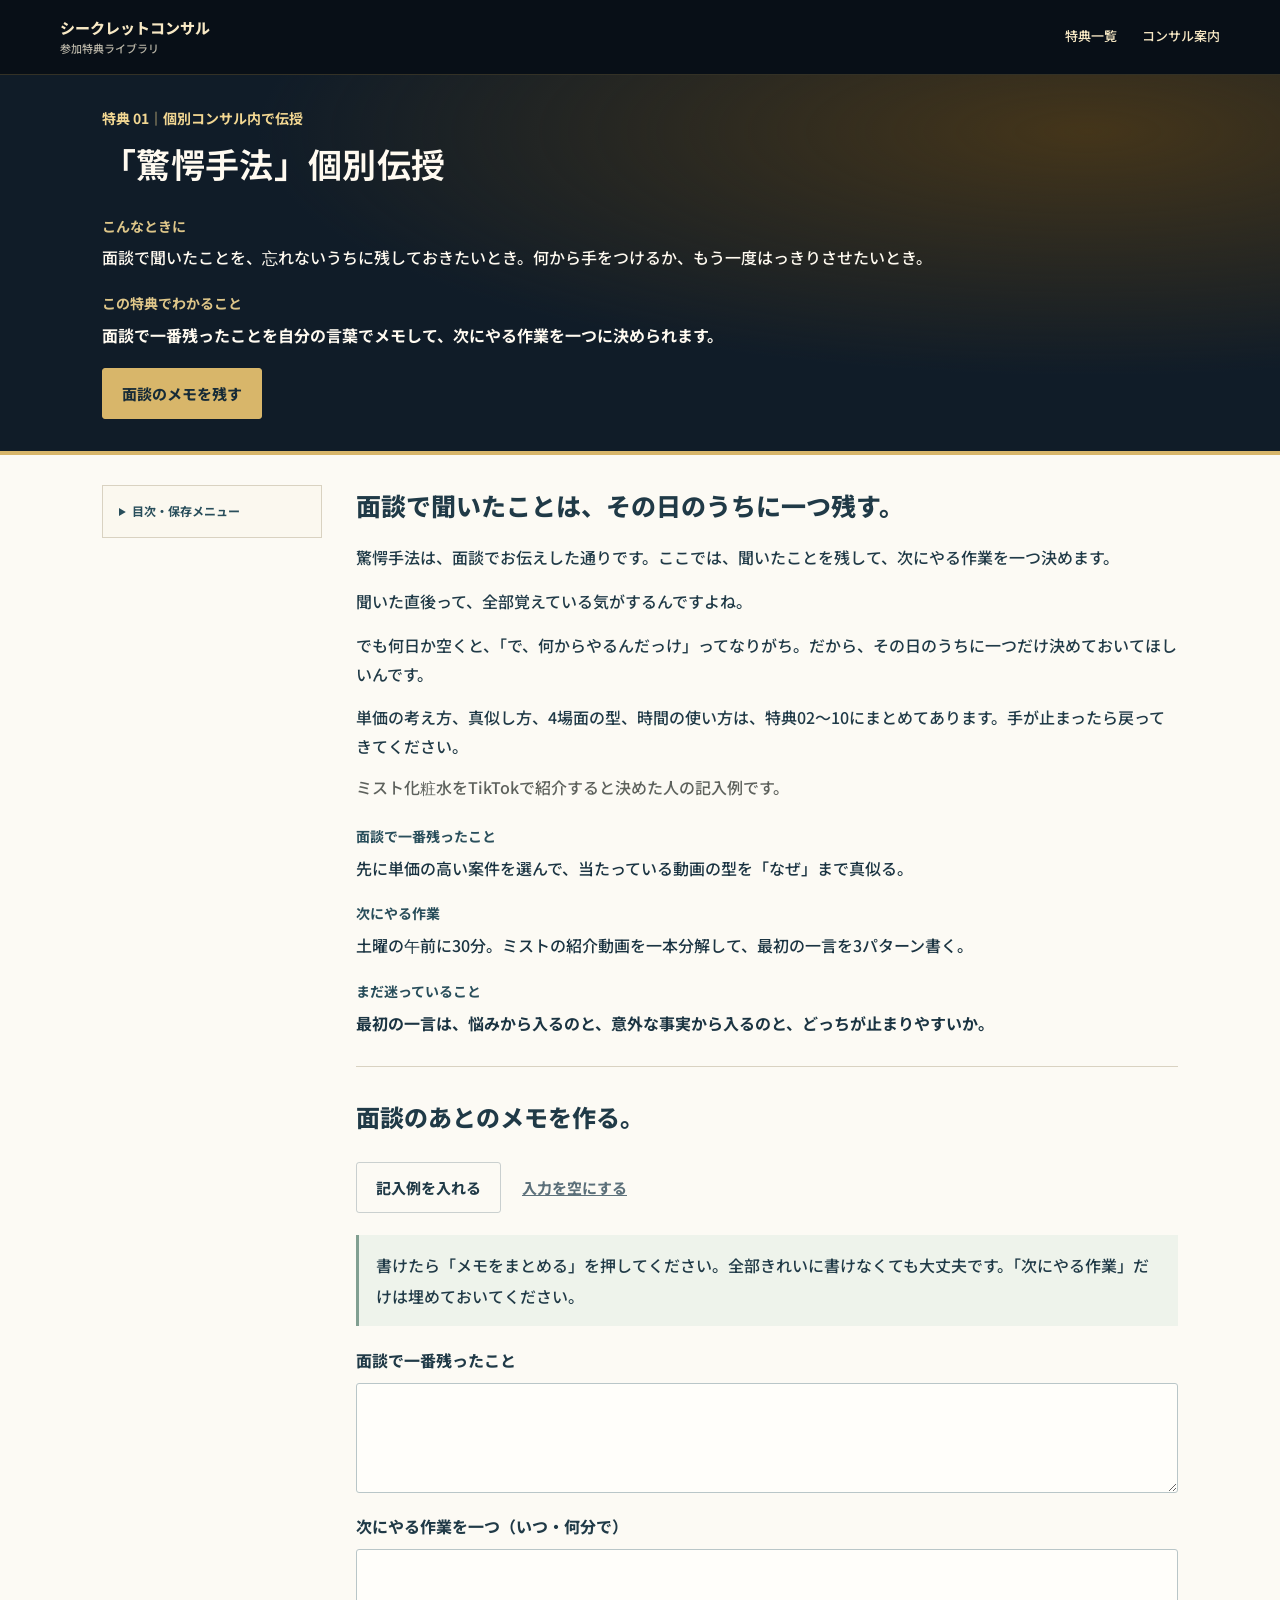
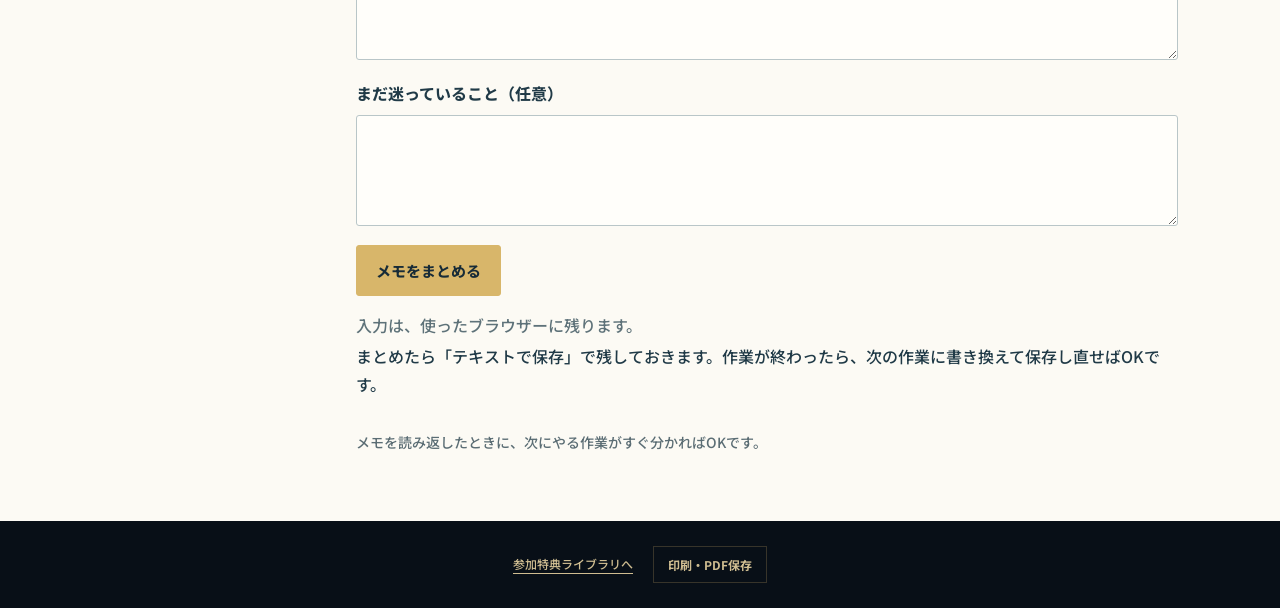
==== commit ee2a41b0: "Publish revised standalone bonuses and align TXT guides v60" ====
--- a/01.html
+++ b/01.html
@@ -1,25 +1,26 @@
 <!DOCTYPE html>
 
 <html lang="ja"><head><meta charset="utf-8"><meta content="noindex" name="robots"><meta content="width=device-width,initial-scale=1" name="viewport"><link href="data:," rel="icon"><title>「驚愕手法」個別伝授｜参加特典</title><link href="bonus.css?v=d87d054164" rel="stylesheet"></head><body class="bonus-page v35 v37 v38 v39 v40 v41 v42 v43 v44 v45 v46 v47" data-volume="01">
-<header class="bonus-nav"><a class="bonus-brand" href="bonuses.html?v=essence-v54">シークレットコンサル<span>参加特典ライブラリ</span></a><nav aria-label="ページ"><a href="bonuses.html?v=essence-v54">特典一覧</a><a href="lp.html">コンサル案内</a></nav></header>
+<header class="bonus-nav"><a class="bonus-brand" href="bonuses.html?v=essence-v60">シークレットコンサル<span>参加特典ライブラリ</span></a><nav aria-label="ページ"><a href="bonuses.html?v=essence-v60">特典一覧</a><a href="lp.html">コンサル案内</a></nav></header>
 <header class="bonus-hero"><div class="bonus-hero-inner"><div><p class="volume-label">特典 01｜個別コンサル内で伝授</p><h1 class="official-bonus-title">「驚愕手法」個別伝授</h1>
-<dl class="d42-intro"><div><dt>こんなときに</dt><dd>面談前に何を聞くか迷っているとき。面談後に、決まった作業を忘れずに残したいとき。</dd></div><div><dt>この特典でわかること</dt><dd>今の状態と相談したいことを整理し、面談後に決めた作業を一つ残せます。</dd></div></dl>
-<div class="hero-buttons"><a class="primary" href="#practice">相談したいことを一つ書く</a></div></div></div></header>
-<main class="bonus-layout"><aside class="bonus-aside"><details class="v38-tool-menu"><summary>目次・保存メニュー</summary><nav aria-label="この資料の目次"><strong>この特典を使う</strong><a href="#finished">記録例を見る</a><a href="#practice">自分のメモを作る</a></nav><a class="download-link" download href="downloads/01_使い方と記入例.txt">使い方と記入欄を保存</a><a class="download-link" href="workbook.html?v=essence-v54#sheet-01">印刷用の記入シート</a></details></aside>
-<article><section class="v35-section" id="finished"><header><h2>面談前は、現状と聞きたいことだけでいい。</h2></header>
-<p>個別伝授は面談内で行います。このページは、相談の準備と、その後に決めた行動を記録するためのものです。</p>
-<p>今どこで止まっているかが分かると、面談でも「次に何をするか」を具体的に話せます。まだ投稿していなくても、用意できる商品や撮れる映像を書けば大丈夫です。</p><p class="d39-note">朝のメイク前に使う保湿クリームを紹介したい人の記入例です。チューブ入り30gで、朝と夜に使える商品を想定します。</p>
-<dl class="d42-intro"><div><dt>今の状態</dt><dd>商品紹介動画はまだ投稿していません。朝のメイク前に使う保湿クリームを探す人へ、手持ちのクリームを紹介したいです。チューブと内容量の表示なら撮れます。</dd></div><div><dt>面談で聞くこと</dt><dd>最初の動画では、朝に使えるという案内と、チューブの形や内容量のどちらを先に見せると伝わりますか？</dd></div><div><dt>面談後に書くこと</dt><dd>面談で決まった作業を一つ書きます。たとえば「チューブの形と30gの表示が分かる映像を撮る」です。</dd></div></dl>
+<dl class="d42-intro"><div><dt>こんなときに</dt><dd>面談で聞いたことを、忘れないうちに残しておきたいとき。何から手をつけるか、もう一度はっきりさせたいとき。</dd></div><div><dt>この特典でわかること</dt><dd>面談で一番残ったことを自分の言葉でメモして、次にやる作業を一つに決められます。</dd></div></dl>
+<div class="hero-buttons"><a class="primary" href="#practice">面談のメモを残す</a></div></div></div></header>
+<main class="bonus-layout"><aside class="bonus-aside"><details class="v38-tool-menu"><summary>目次・保存メニュー</summary><nav aria-label="この資料の目次"><strong>この特典を使う</strong><a href="#finished">記入例を見る</a><a href="#practice">自分のメモを作る</a></nav><a class="download-link" download href="downloads/01_使い方と記入例.txt">使い方と記入欄を保存</a><a class="download-link" href="workbook.html?v=essence-v60#sheet-01">印刷用の記入シート</a></details></aside>
+<article><section class="v35-section" id="finished"><header><h2>面談で聞いたことは、その日のうちに一つ残す。</h2></header>
+<p>驚愕手法は、面談でお伝えした通りです。ここでは、聞いたことを残して、次にやる作業を一つ決めます。</p>
+<p>聞いた直後って、全部覚えている気がするんですよね。</p><p>でも何日か空くと、「で、何からやるんだっけ」ってなりがち。だから、その日のうちに一つだけ決めておいてほしいんです。</p>
+<p>単価の考え方、真似し方、4場面の型、時間の使い方は、特典02〜10にまとめてあります。手が止まったら戻ってきてください。</p><p class="d39-note">ミスト化粧水をTikTokで紹介すると決めた人の記入例です。</p>
+<dl class="d42-intro"><div><dt>面談で一番残ったこと</dt><dd>先に単価の高い案件を選んで、当たっている動画の型を「なぜ」まで真似る。</dd></div><div><dt>次にやる作業</dt><dd>土曜の午前に30分。ミストの紹介動画を一本分解して、最初の一言を3パターン書く。</dd></div><div><dt>まだ迷っていること</dt><dd>最初の一言は、悩みから入るのと、意外な事実から入るのと、どっちが止まりやすいか。</dd></div></dl>
 </section>
-<section class="practice v35-practice d39-practice-open" id="practice"><h2>面談の前後で、同じメモを使う。</h2><form data-tool="consult" data-volume="01">
-<div class="form-toolbar"><button class="secondary" data-example type="button">準備の例を入れる</button><button class="quiet" data-clear type="button">入力を空にする</button></div>
-<div class="form-guide">面談前は最初の2欄に書き、「相談メモをまとめる」を押します。</div><label class="field"><span>今できていることと、困っている作業</span><textarea name="current" rows="3"></textarea></label>
-<label class="field"><span>面談で確かめたいことを一つ</span><textarea name="question" rows="3"></textarea></label>
-<details class="v35-more"><summary>面談後：決めた作業を書き足す</summary><label class="field"><span>次に行う作業を一つ</span><textarea name="action" rows="3"></textarea><small>まだ面談前なら空欄でかまいません。</small></label></details>
-<button class="primary" type="submit">相談メモをまとめる</button>
+<section class="practice v35-practice d39-practice-open" id="practice"><h2>面談のあとのメモを作る。</h2><form data-tool="consult" data-volume="01">
+<div class="form-toolbar"><button class="secondary" data-example type="button">記入例を入れる</button><button class="quiet" data-clear type="button">入力を空にする</button></div>
+<div class="form-guide">書けたら「メモをまとめる」を押してください。全部きれいに書けなくても大丈夫です。「次にやる作業」だけは埋めておいてください。</div><label class="field"><span>面談で一番残ったこと</span><textarea name="current" rows="3"></textarea></label>
+<label class="field"><span>次にやる作業を一つ（いつ・何分で）</span><textarea name="action" rows="3"></textarea></label>
+<label class="field"><span>まだ迷っていること（任意）</span><textarea name="question" rows="3"></textarea></label>
+<button class="primary" type="submit">メモをまとめる</button>
 <p class="tool-status" data-tool-status role="status">入力は、使ったブラウザーに残ります。</p>
 <div class="output-panel" hidden><h3>作成した内容</h3><div aria-live="polite" class="form-result-review" data-result-review hidden></div>
 <textarea aria-label="作成した内容" data-output rows="10"></textarea><div class="output-actions"><button class="secondary" data-copy type="button">コピー</button><button class="secondary" data-download type="button">テキストで保存</button></div></div>
-</form><p>面談前は「テキストで保存」でメモを残し、面談の前に読み返してください。面談後はこのページへ戻り、「面談後：決めた作業を書き足す」を開きます。作業を一つ書いたら、「相談メモをまとめる」を押し、「テキストで保存」で保存し直します。</p></section>
-<p class="v35-finish">メモを読み返したときに、次にする作業が一つ分かれば完了です。</p></article></main>
-<footer class="bonus-footer"><a href="bonuses.html?v=essence-v54">参加特典ライブラリへ</a><button data-print type="button">印刷・PDF保存</button></footer><script src="bonus-data.js?v=bd2c10d62e"></script><script src="bonus.js?v=9d66a815d3"></script></body></html>
+</form><p>まとめたら「テキストで保存」で残しておきます。作業が終わったら、次の作業に書き換えて保存し直せばOKです。</p></section>
+<p class="v35-finish">メモを読み返したときに、次にやる作業がすぐ分かればOKです。</p></article></main>
+<footer class="bonus-footer"><a href="bonuses.html?v=essence-v60">参加特典ライブラリへ</a><button data-print type="button">印刷・PDF保存</button></footer><script src="bonus-data.js?v=2ef6ef15f8"></script><script src="bonus.js?v=7073538337"></script></body></html>
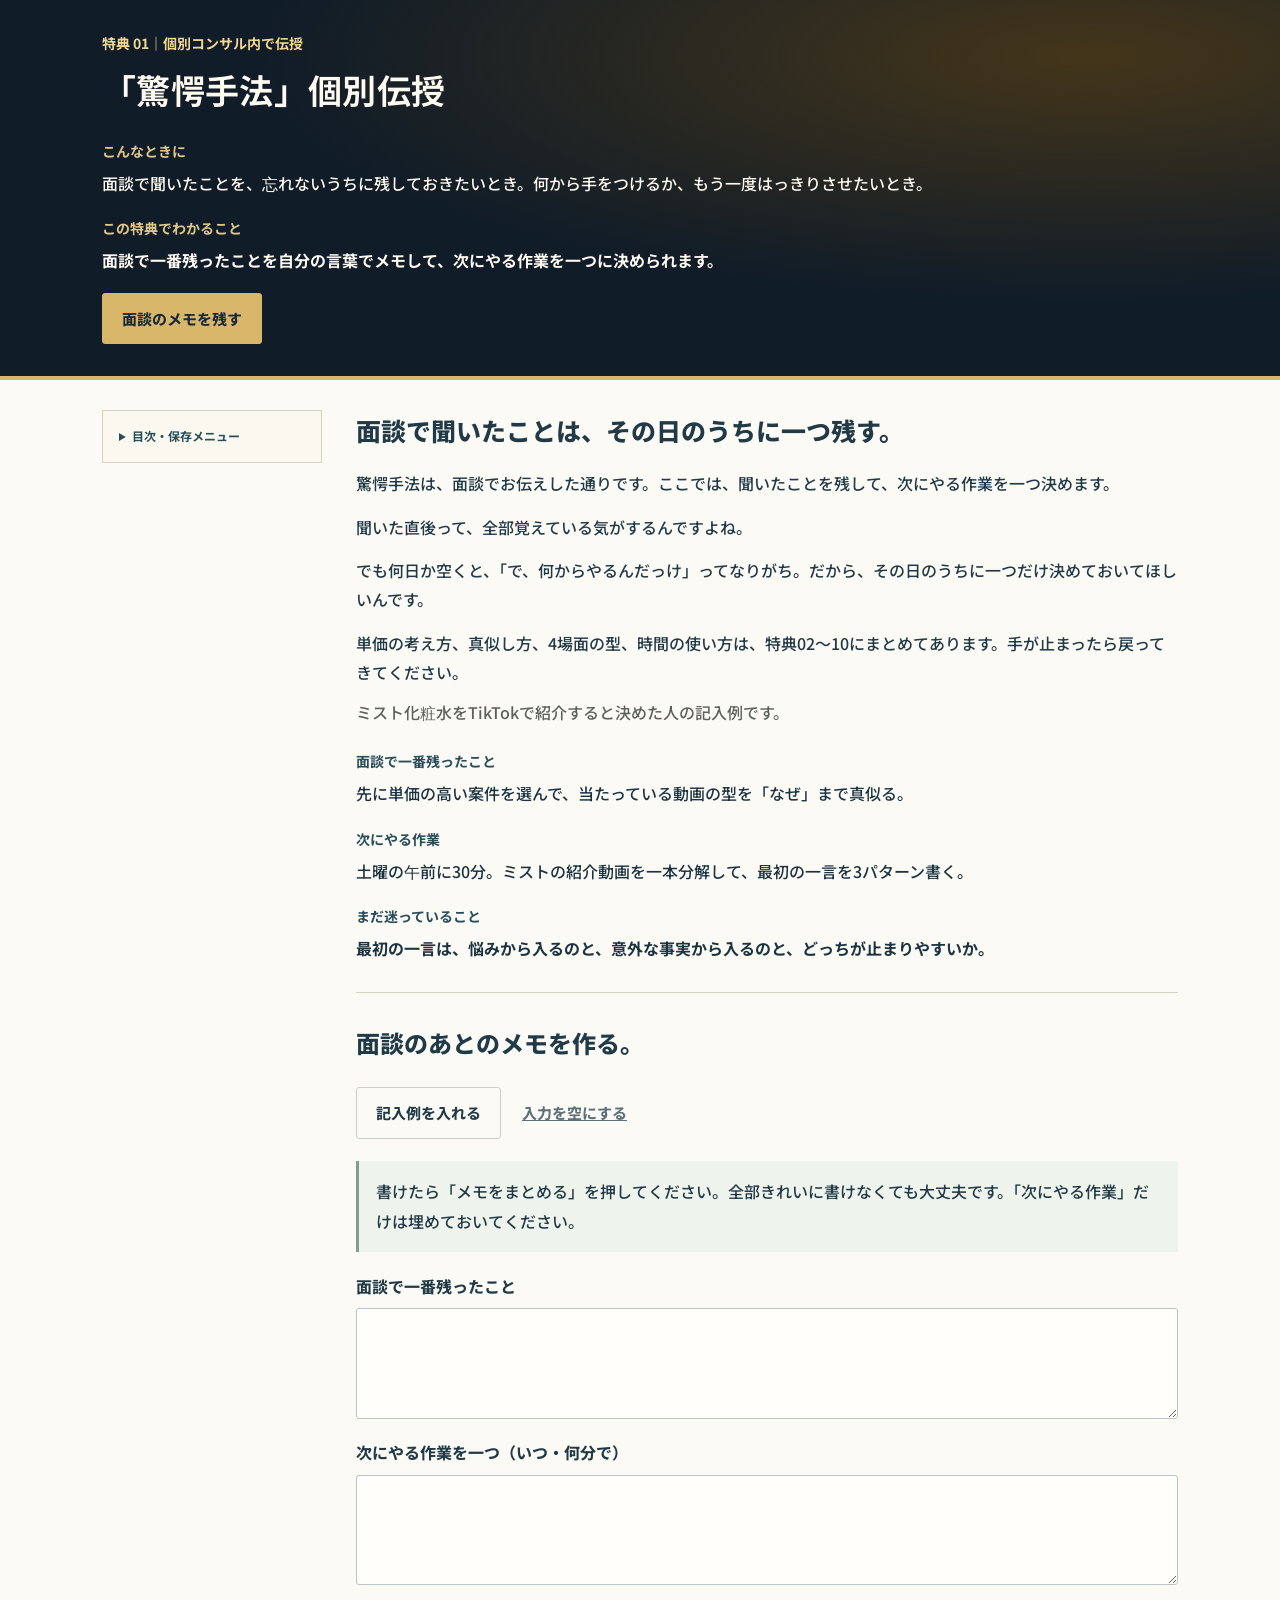
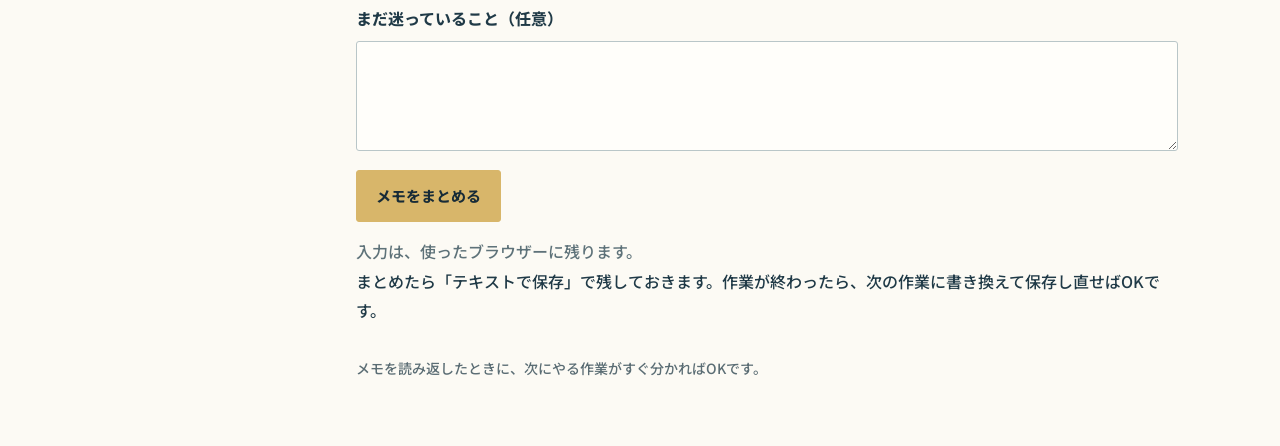
==== commit 53f00443: "Make individual bonuses standalone without library or print navigation" ====
--- a/01.html
+++ b/01.html
@@ -1,11 +1,11 @@
 <!DOCTYPE html>
 
-<html lang="ja"><head><meta charset="utf-8"><meta content="noindex" name="robots"><meta content="width=device-width,initial-scale=1" name="viewport"><link href="data:," rel="icon"><title>「驚愕手法」個別伝授｜参加特典</title><link href="bonus.css?v=d87d054164" rel="stylesheet"></head><body class="bonus-page v35 v37 v38 v39 v40 v41 v42 v43 v44 v45 v46 v47" data-volume="01">
-<header class="bonus-nav"><a class="bonus-brand" href="bonuses.html?v=essence-v60">シークレットコンサル<span>参加特典ライブラリ</span></a><nav aria-label="ページ"><a href="bonuses.html?v=essence-v60">特典一覧</a><a href="lp.html">コンサル案内</a></nav></header>
+<html lang="ja"><head><meta charset="utf-8"/><meta content="noindex" name="robots"/><meta content="width=device-width,initial-scale=1" name="viewport"/><link href="data:," rel="icon"/><title>「驚愕手法」個別伝授｜参加特典</title><link href="bonus.css?v=d87d054164" rel="stylesheet"/><style id="standalone-bonus-layout">html{scroll-padding-top:24px}.bonus-aside{top:24px}</style></head><body class="bonus-page v35 v37 v38 v39 v40 v41 v42 v43 v44 v45 v46 v47" data-volume="01">
+
 <header class="bonus-hero"><div class="bonus-hero-inner"><div><p class="volume-label">特典 01｜個別コンサル内で伝授</p><h1 class="official-bonus-title">「驚愕手法」個別伝授</h1>
 <dl class="d42-intro"><div><dt>こんなときに</dt><dd>面談で聞いたことを、忘れないうちに残しておきたいとき。何から手をつけるか、もう一度はっきりさせたいとき。</dd></div><div><dt>この特典でわかること</dt><dd>面談で一番残ったことを自分の言葉でメモして、次にやる作業を一つに決められます。</dd></div></dl>
 <div class="hero-buttons"><a class="primary" href="#practice">面談のメモを残す</a></div></div></div></header>
-<main class="bonus-layout"><aside class="bonus-aside"><details class="v38-tool-menu"><summary>目次・保存メニュー</summary><nav aria-label="この資料の目次"><strong>この特典を使う</strong><a href="#finished">記入例を見る</a><a href="#practice">自分のメモを作る</a></nav><a class="download-link" download href="downloads/01_使い方と記入例.txt">使い方と記入欄を保存</a><a class="download-link" href="workbook.html?v=essence-v60#sheet-01">印刷用の記入シート</a></details></aside>
+<main class="bonus-layout"><aside class="bonus-aside"><details class="v38-tool-menu"><summary>目次・保存メニュー</summary><nav aria-label="この資料の目次"><strong>この特典を使う</strong><a href="#finished">記入例を見る</a><a href="#practice">自分のメモを作る</a></nav><a class="download-link" download="" href="downloads/01_使い方と記入例.txt">使い方と記入欄を保存</a></details></aside>
 <article><section class="v35-section" id="finished"><header><h2>面談で聞いたことは、その日のうちに一つ残す。</h2></header>
 <p>驚愕手法は、面談でお伝えした通りです。ここでは、聞いたことを残して、次にやる作業を一つ決めます。</p>
 <p>聞いた直後って、全部覚えている気がするんですよね。</p><p>でも何日か空くと、「で、何からやるんだっけ」ってなりがち。だから、その日のうちに一つだけ決めておいてほしいんです。</p>
@@ -13,14 +13,14 @@
 <dl class="d42-intro"><div><dt>面談で一番残ったこと</dt><dd>先に単価の高い案件を選んで、当たっている動画の型を「なぜ」まで真似る。</dd></div><div><dt>次にやる作業</dt><dd>土曜の午前に30分。ミストの紹介動画を一本分解して、最初の一言を3パターン書く。</dd></div><div><dt>まだ迷っていること</dt><dd>最初の一言は、悩みから入るのと、意外な事実から入るのと、どっちが止まりやすいか。</dd></div></dl>
 </section>
 <section class="practice v35-practice d39-practice-open" id="practice"><h2>面談のあとのメモを作る。</h2><form data-tool="consult" data-volume="01">
-<div class="form-toolbar"><button class="secondary" data-example type="button">記入例を入れる</button><button class="quiet" data-clear type="button">入力を空にする</button></div>
+<div class="form-toolbar"><button class="secondary" data-example="" type="button">記入例を入れる</button><button class="quiet" data-clear="" type="button">入力を空にする</button></div>
 <div class="form-guide">書けたら「メモをまとめる」を押してください。全部きれいに書けなくても大丈夫です。「次にやる作業」だけは埋めておいてください。</div><label class="field"><span>面談で一番残ったこと</span><textarea name="current" rows="3"></textarea></label>
 <label class="field"><span>次にやる作業を一つ（いつ・何分で）</span><textarea name="action" rows="3"></textarea></label>
 <label class="field"><span>まだ迷っていること（任意）</span><textarea name="question" rows="3"></textarea></label>
 <button class="primary" type="submit">メモをまとめる</button>
-<p class="tool-status" data-tool-status role="status">入力は、使ったブラウザーに残ります。</p>
-<div class="output-panel" hidden><h3>作成した内容</h3><div aria-live="polite" class="form-result-review" data-result-review hidden></div>
-<textarea aria-label="作成した内容" data-output rows="10"></textarea><div class="output-actions"><button class="secondary" data-copy type="button">コピー</button><button class="secondary" data-download type="button">テキストで保存</button></div></div>
+<p class="tool-status" data-tool-status="" role="status">入力は、使ったブラウザーに残ります。</p>
+<div class="output-panel" hidden=""><h3>作成した内容</h3><div aria-live="polite" class="form-result-review" data-result-review="" hidden=""></div>
+<textarea aria-label="作成した内容" data-output="" rows="10"></textarea><div class="output-actions"><button class="secondary" data-copy="" type="button">コピー</button><button class="secondary" data-download="" type="button">テキストで保存</button></div></div>
 </form><p>まとめたら「テキストで保存」で残しておきます。作業が終わったら、次の作業に書き換えて保存し直せばOKです。</p></section>
 <p class="v35-finish">メモを読み返したときに、次にやる作業がすぐ分かればOKです。</p></article></main>
-<footer class="bonus-footer"><a href="bonuses.html?v=essence-v60">参加特典ライブラリへ</a><button data-print type="button">印刷・PDF保存</button></footer><script src="bonus-data.js?v=2ef6ef15f8"></script><script src="bonus.js?v=7073538337"></script></body></html>
+<script src="bonus-data.js?v=2ef6ef15f8"></script><script src="bonus.js?v=7073538337"></script></body></html>
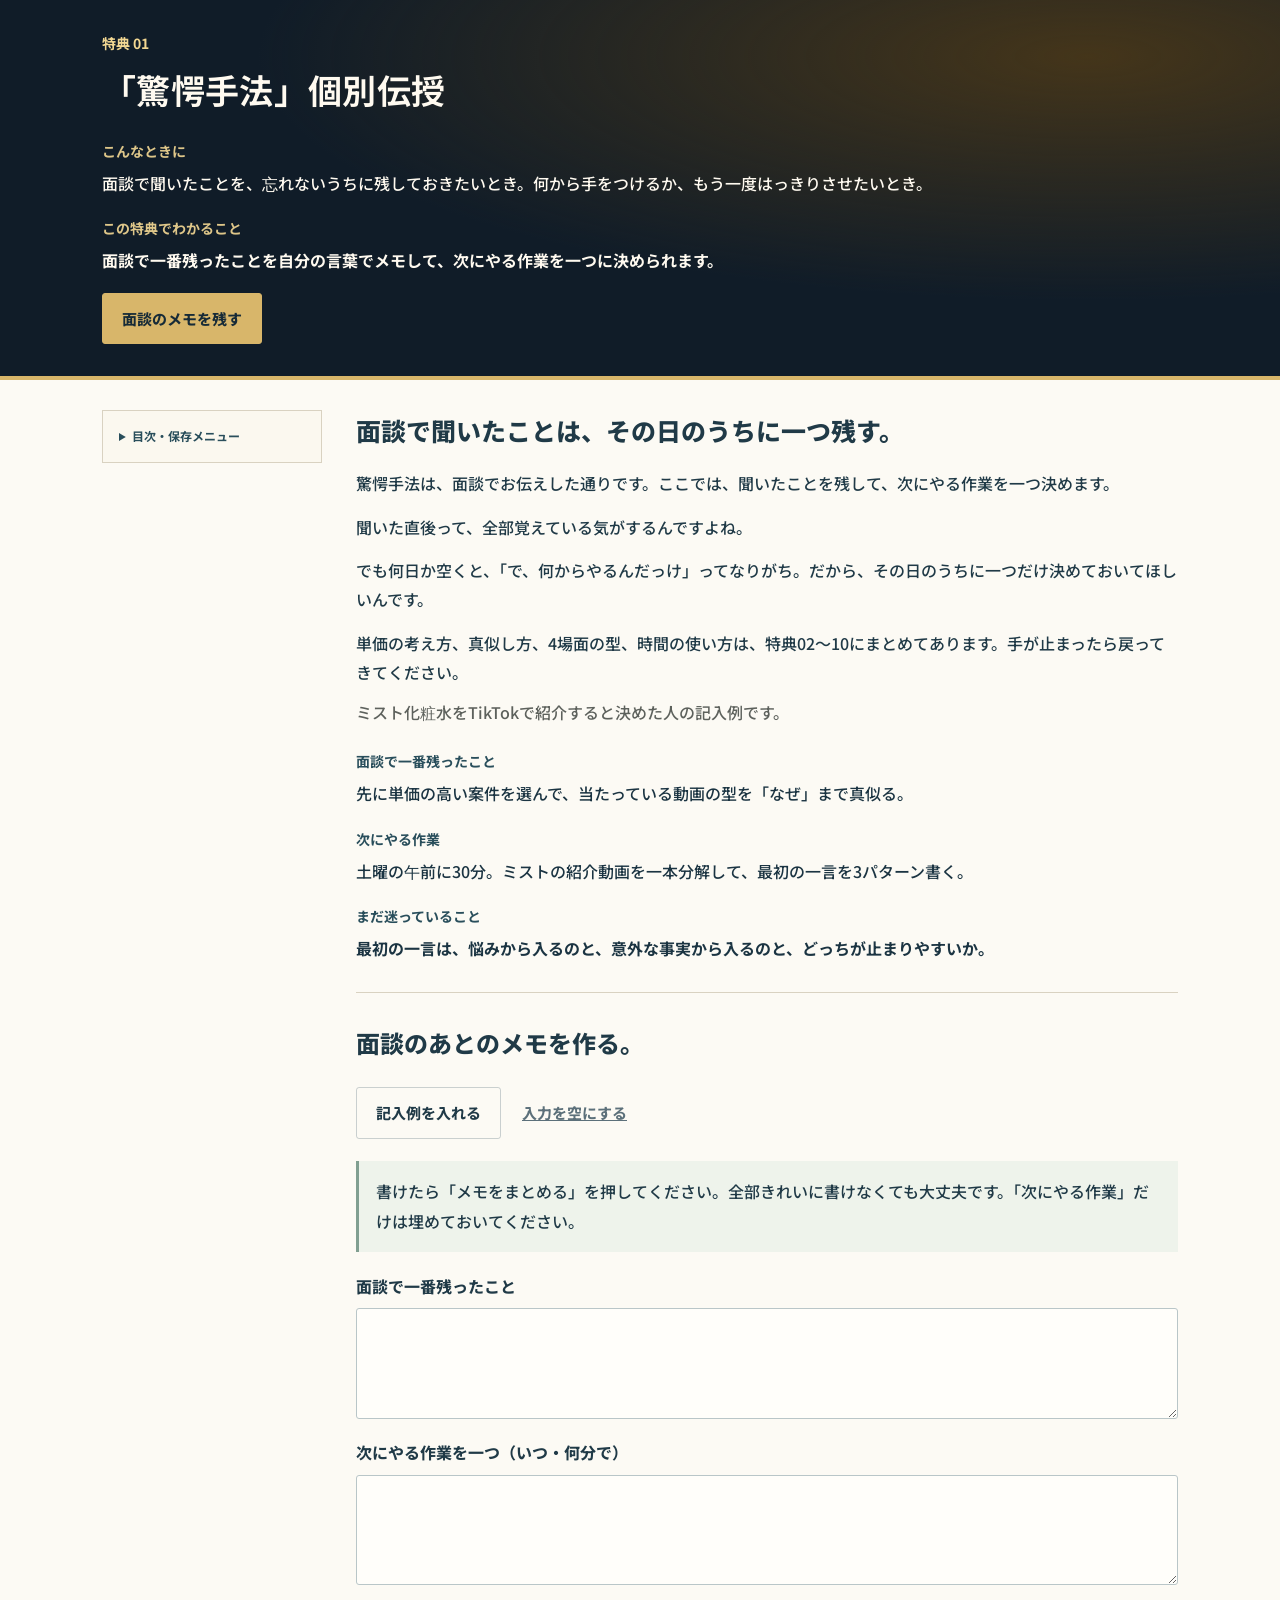
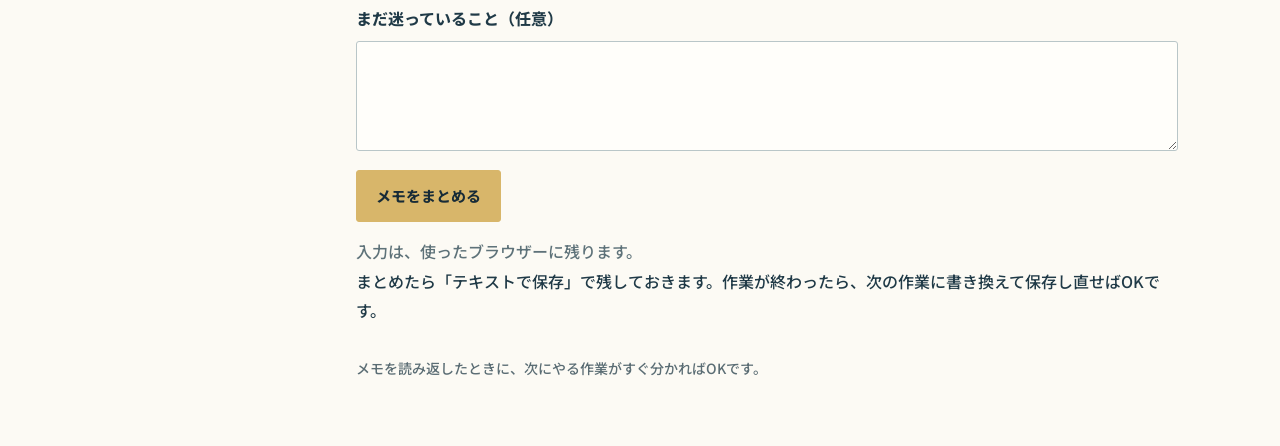
==== commit 93dd3fe5: "Remove delivery qualifier from bonus 01 label" ====
--- a/01.html
+++ b/01.html
@@ -2,7 +2,7 @@
 
 <html lang="ja"><head><meta charset="utf-8"/><meta content="noindex" name="robots"/><meta content="width=device-width,initial-scale=1" name="viewport"/><link href="data:," rel="icon"/><title>「驚愕手法」個別伝授｜参加特典</title><link href="bonus.css?v=d87d054164" rel="stylesheet"/><style id="standalone-bonus-layout">html{scroll-padding-top:24px}.bonus-aside{top:24px}</style></head><body class="bonus-page v35 v37 v38 v39 v40 v41 v42 v43 v44 v45 v46 v47" data-volume="01">
 
-<header class="bonus-hero"><div class="bonus-hero-inner"><div><p class="volume-label">特典 01｜個別コンサル内で伝授</p><h1 class="official-bonus-title">「驚愕手法」個別伝授</h1>
+<header class="bonus-hero"><div class="bonus-hero-inner"><div><p class="volume-label">特典 01</p><h1 class="official-bonus-title">「驚愕手法」個別伝授</h1>
 <dl class="d42-intro"><div><dt>こんなときに</dt><dd>面談で聞いたことを、忘れないうちに残しておきたいとき。何から手をつけるか、もう一度はっきりさせたいとき。</dd></div><div><dt>この特典でわかること</dt><dd>面談で一番残ったことを自分の言葉でメモして、次にやる作業を一つに決められます。</dd></div></dl>
 <div class="hero-buttons"><a class="primary" href="#practice">面談のメモを残す</a></div></div></div></header>
 <main class="bonus-layout"><aside class="bonus-aside"><details class="v38-tool-menu"><summary>目次・保存メニュー</summary><nav aria-label="この資料の目次"><strong>この特典を使う</strong><a href="#finished">記入例を見る</a><a href="#practice">自分のメモを作る</a></nav><a class="download-link" download="" href="downloads/01_使い方と記入例.txt">使い方と記入欄を保存</a></details></aside>
